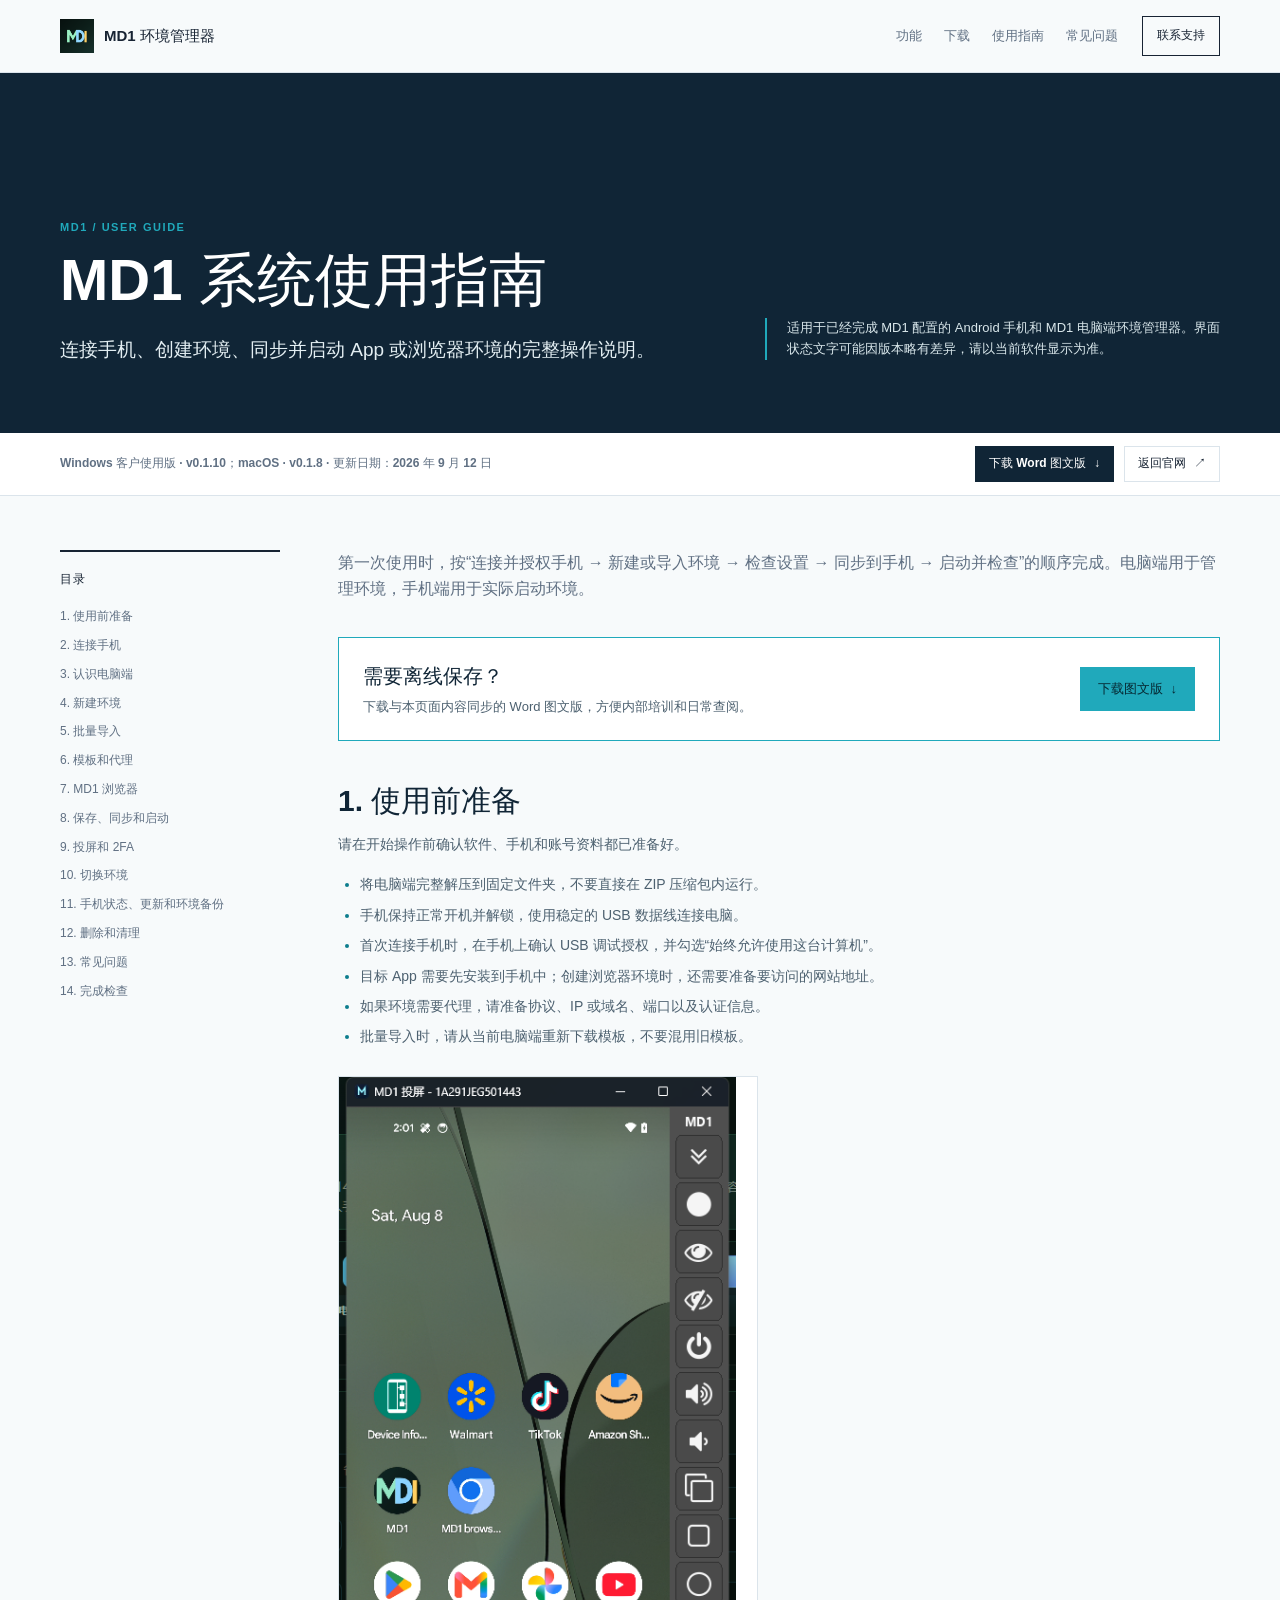
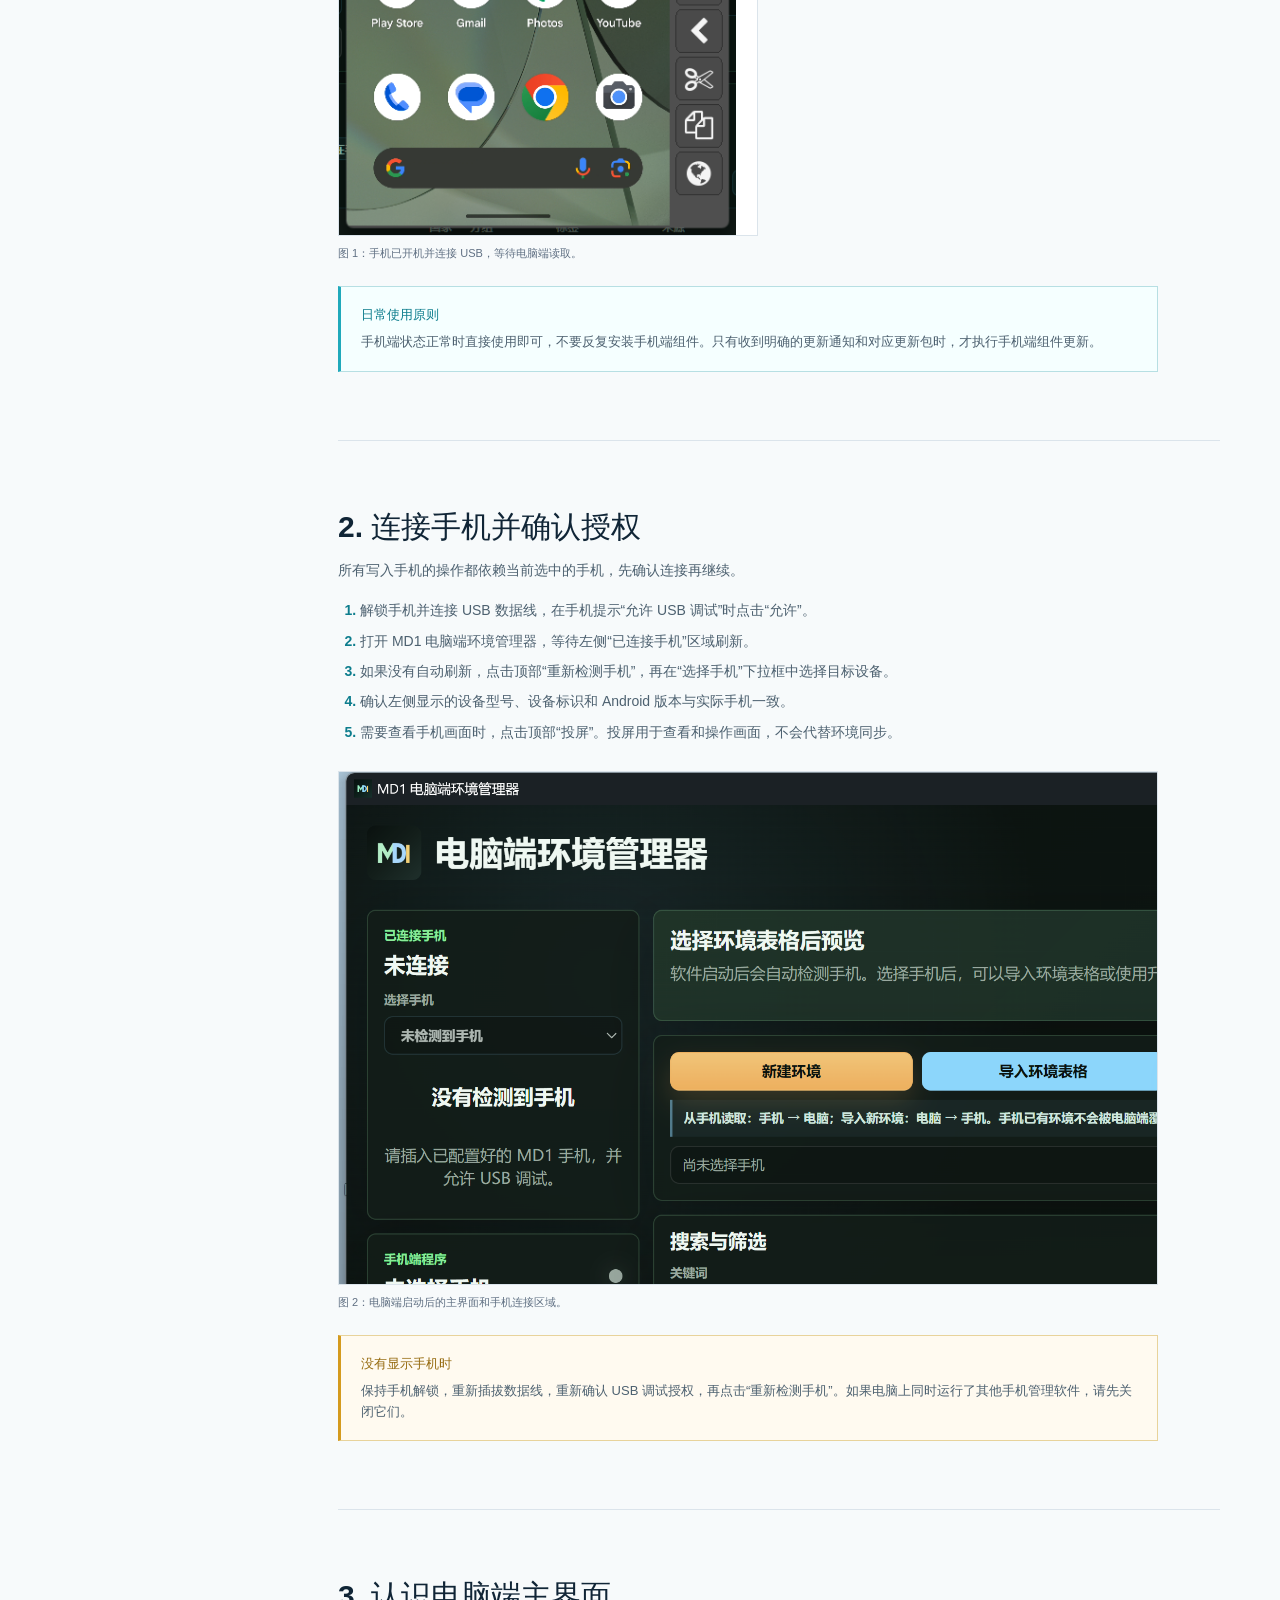
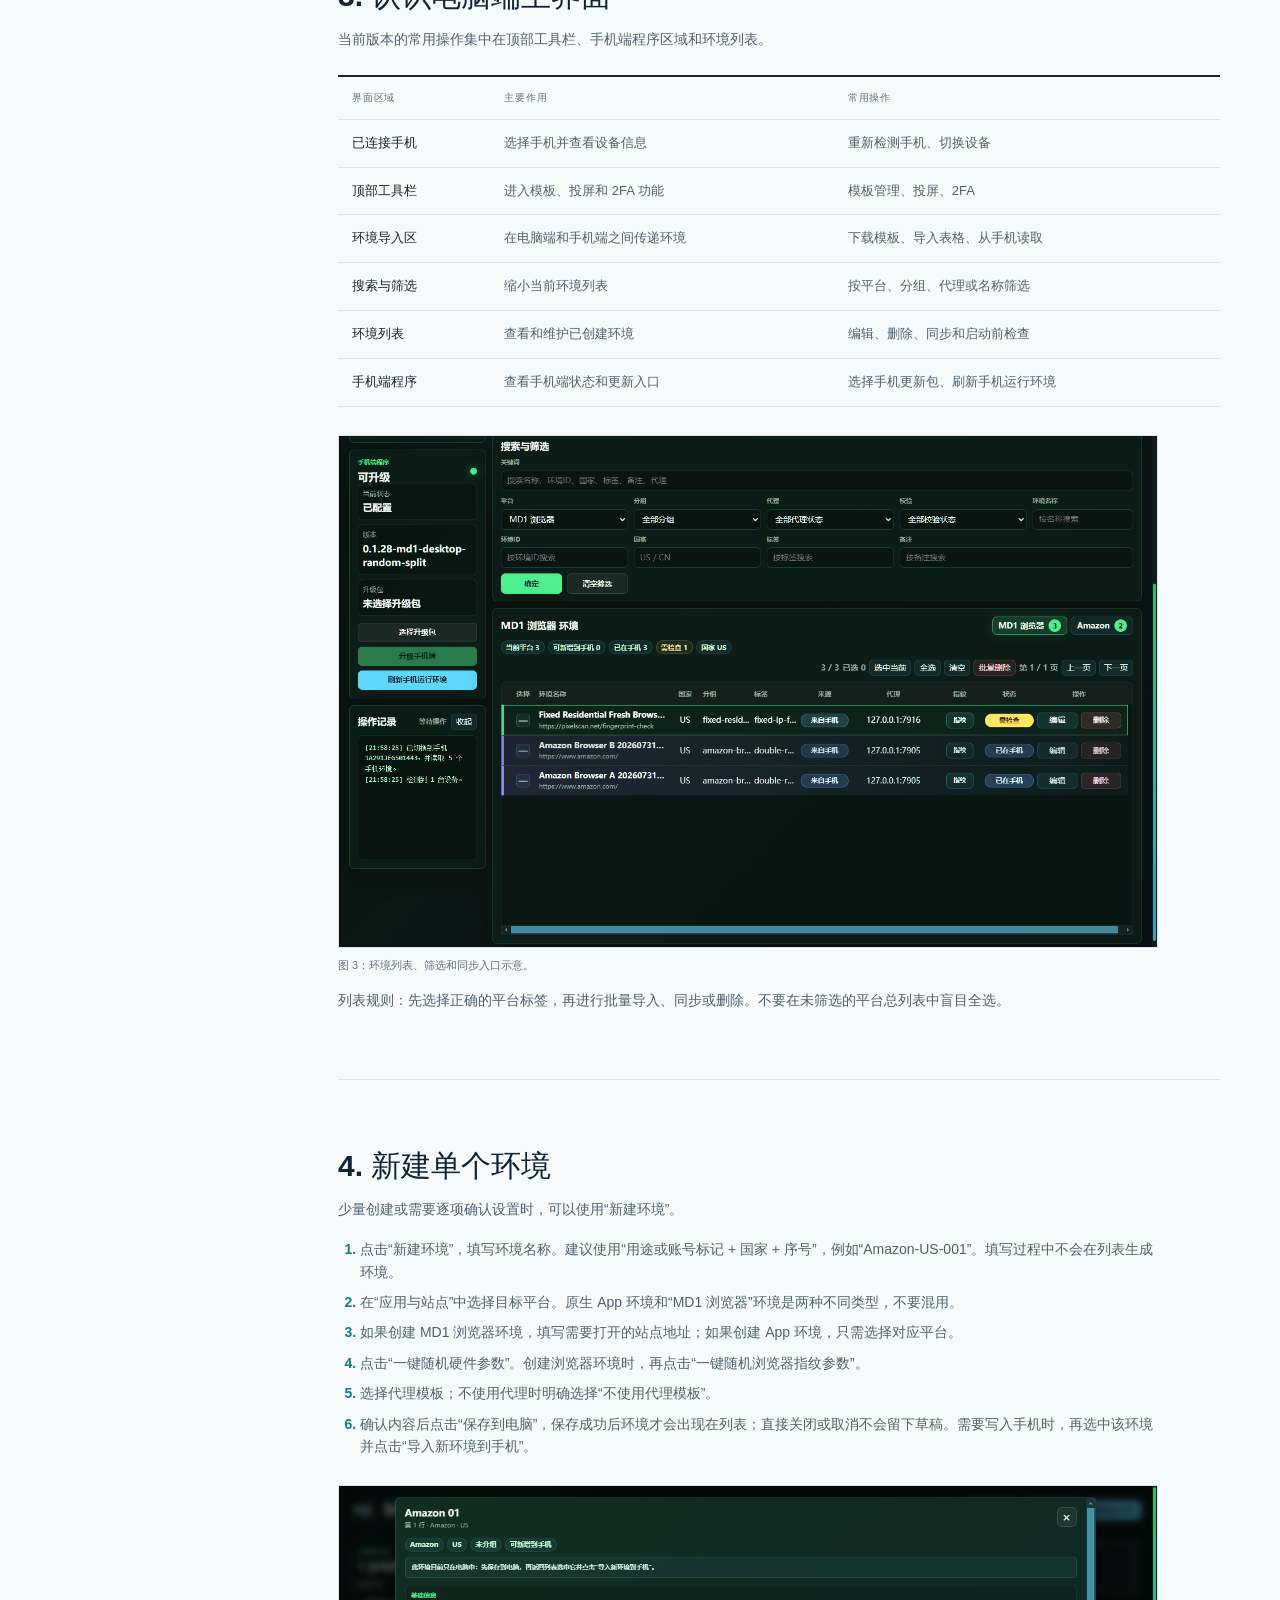
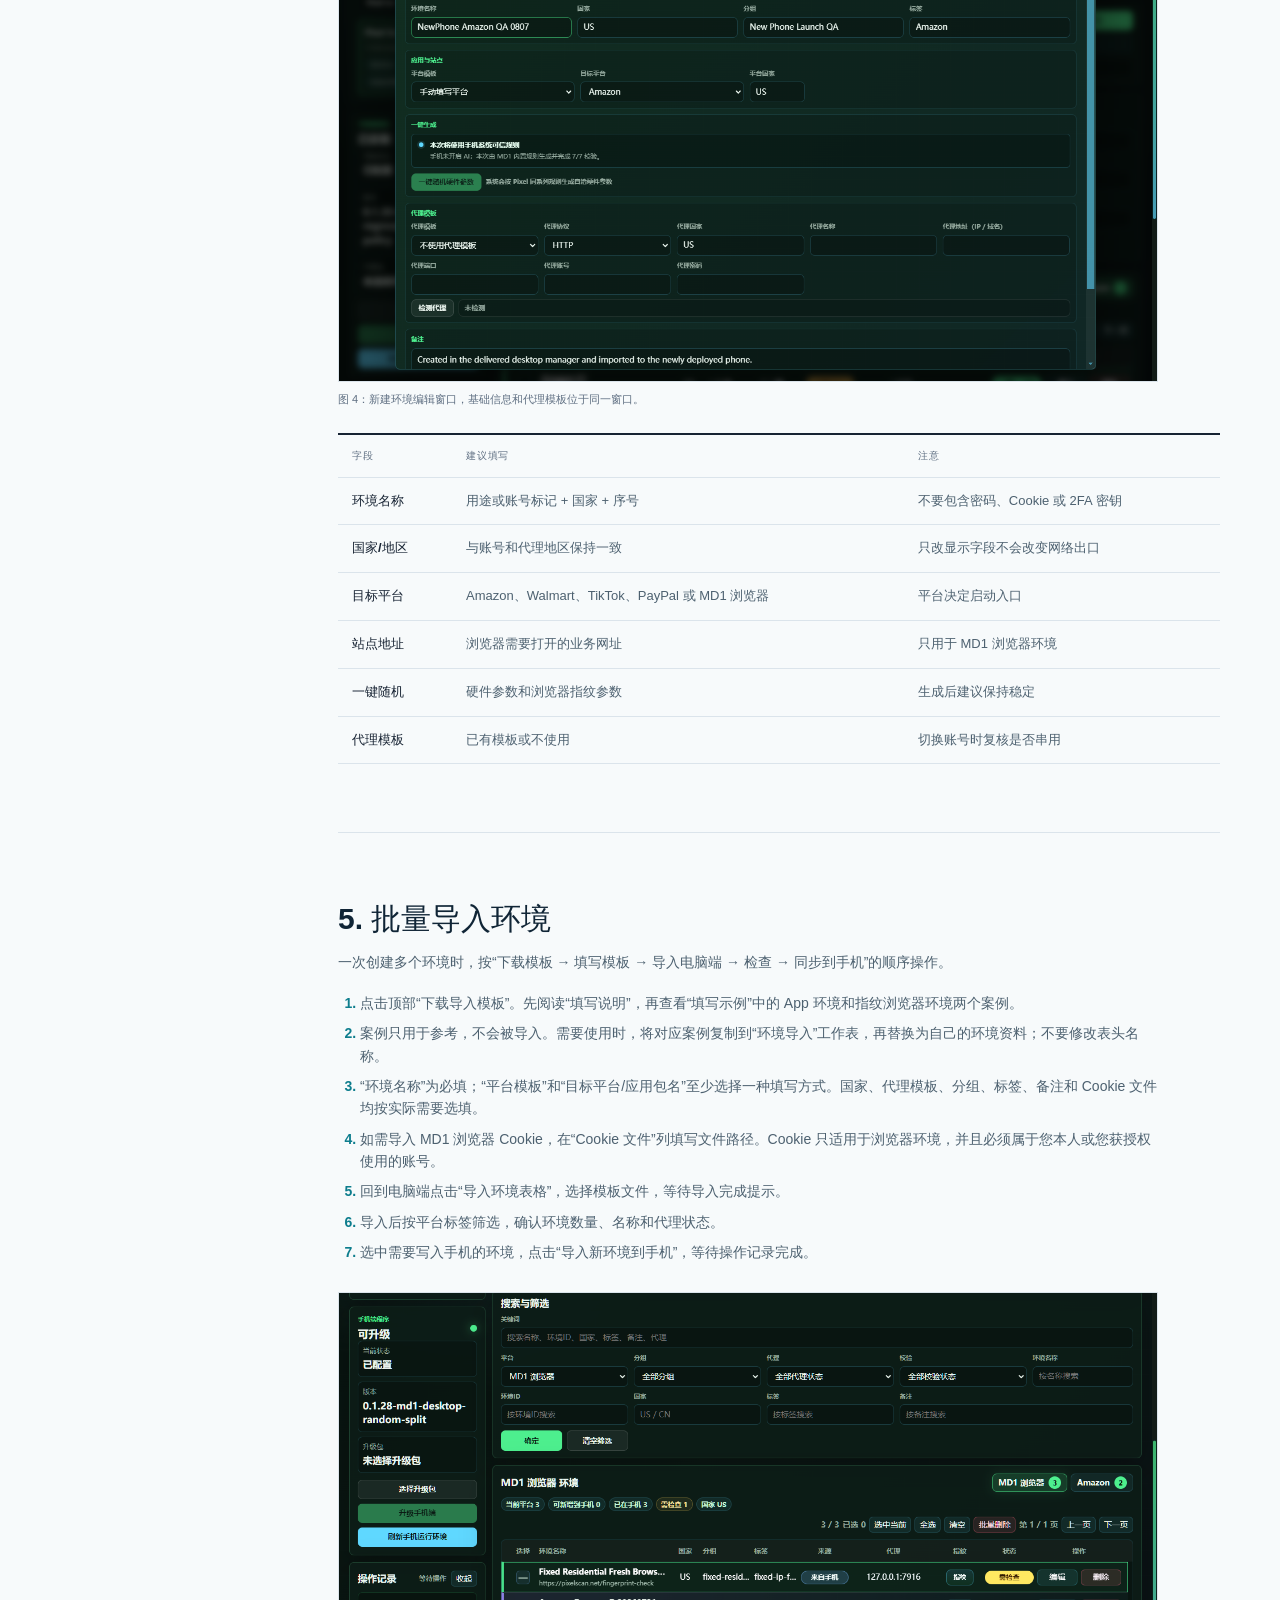
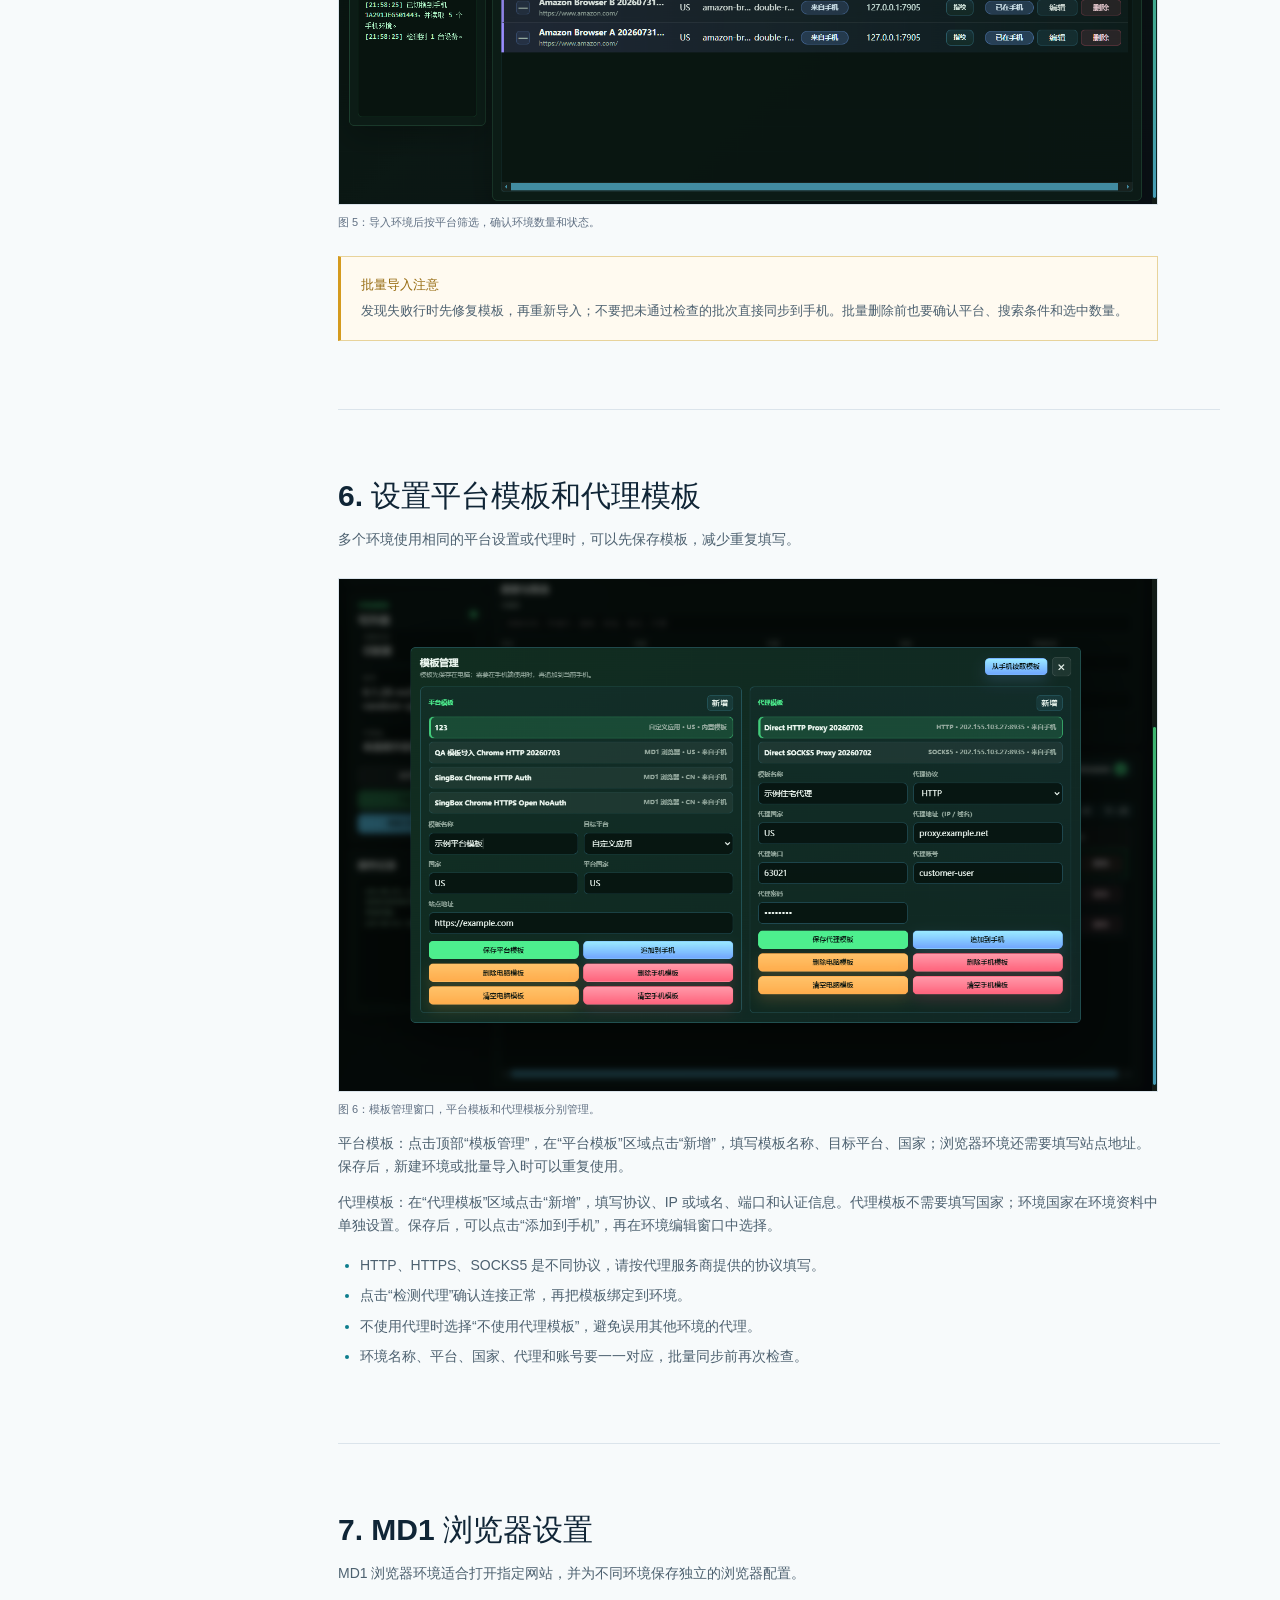
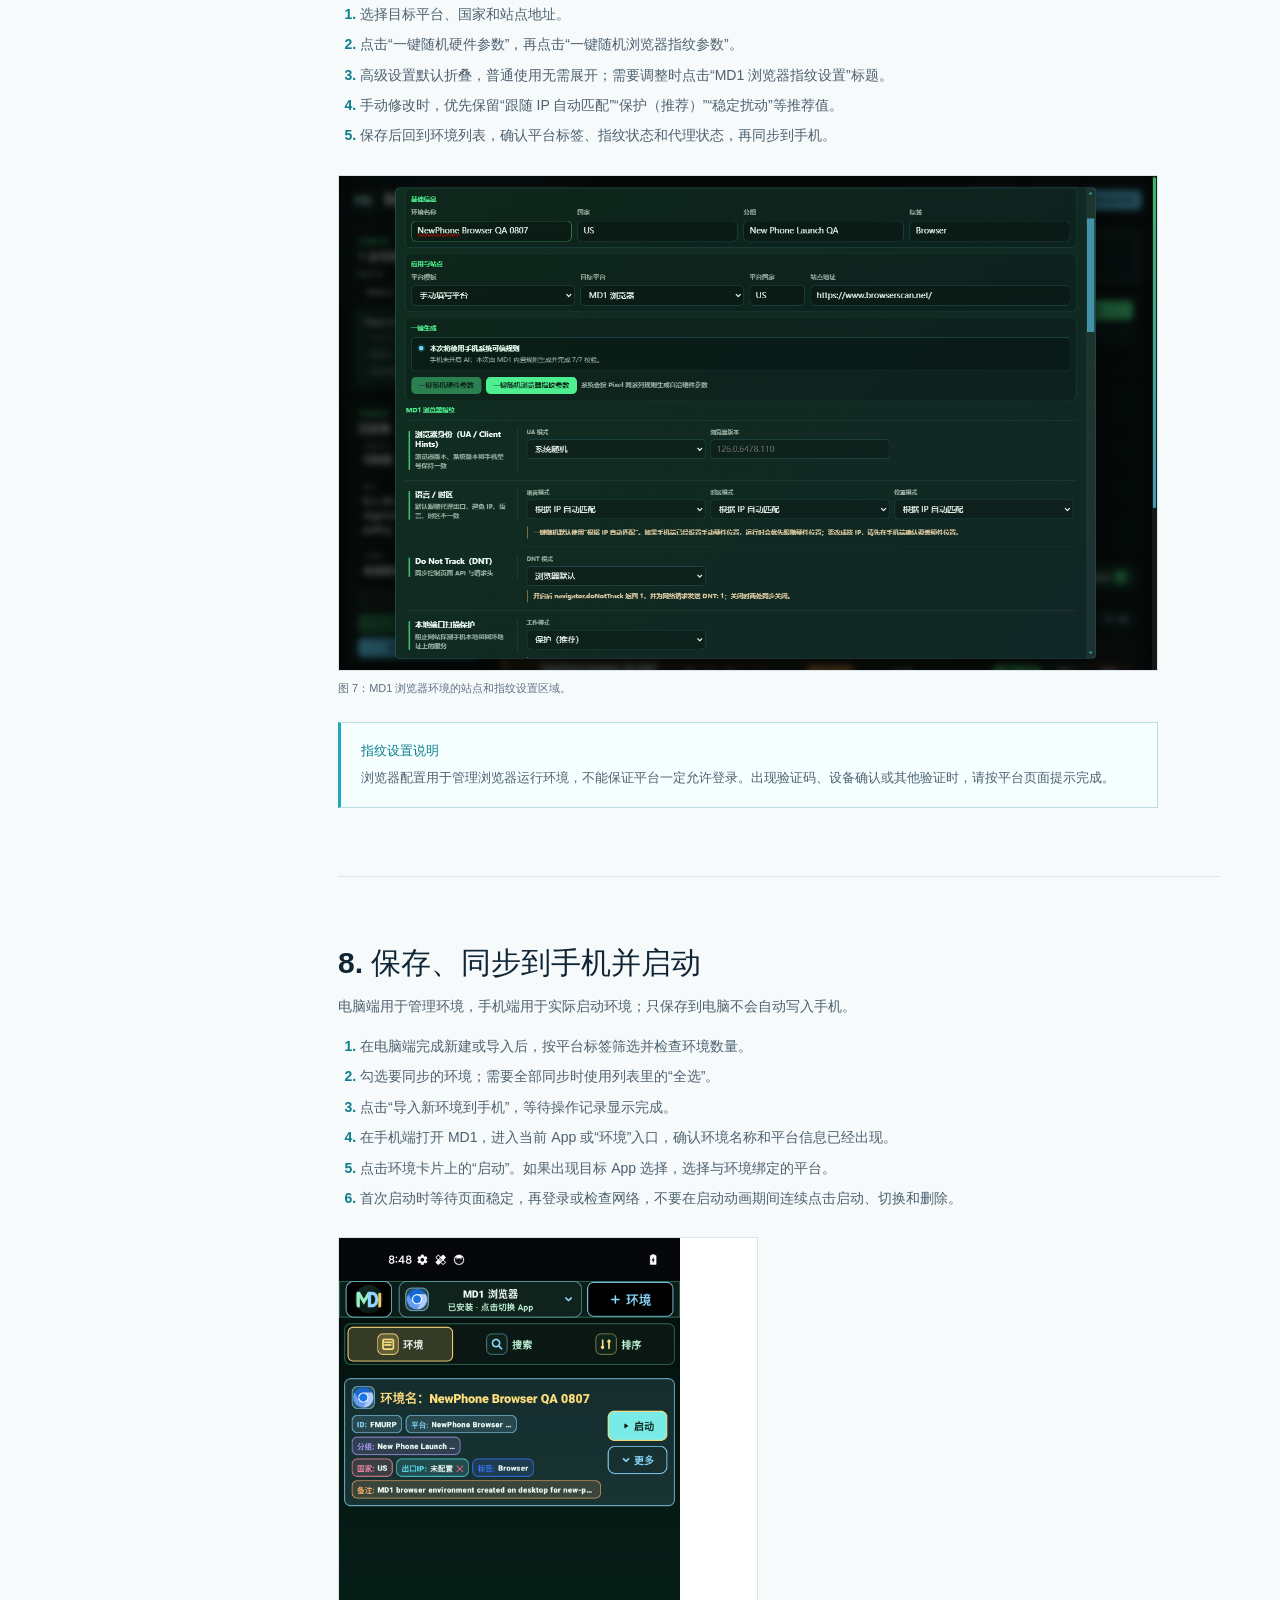
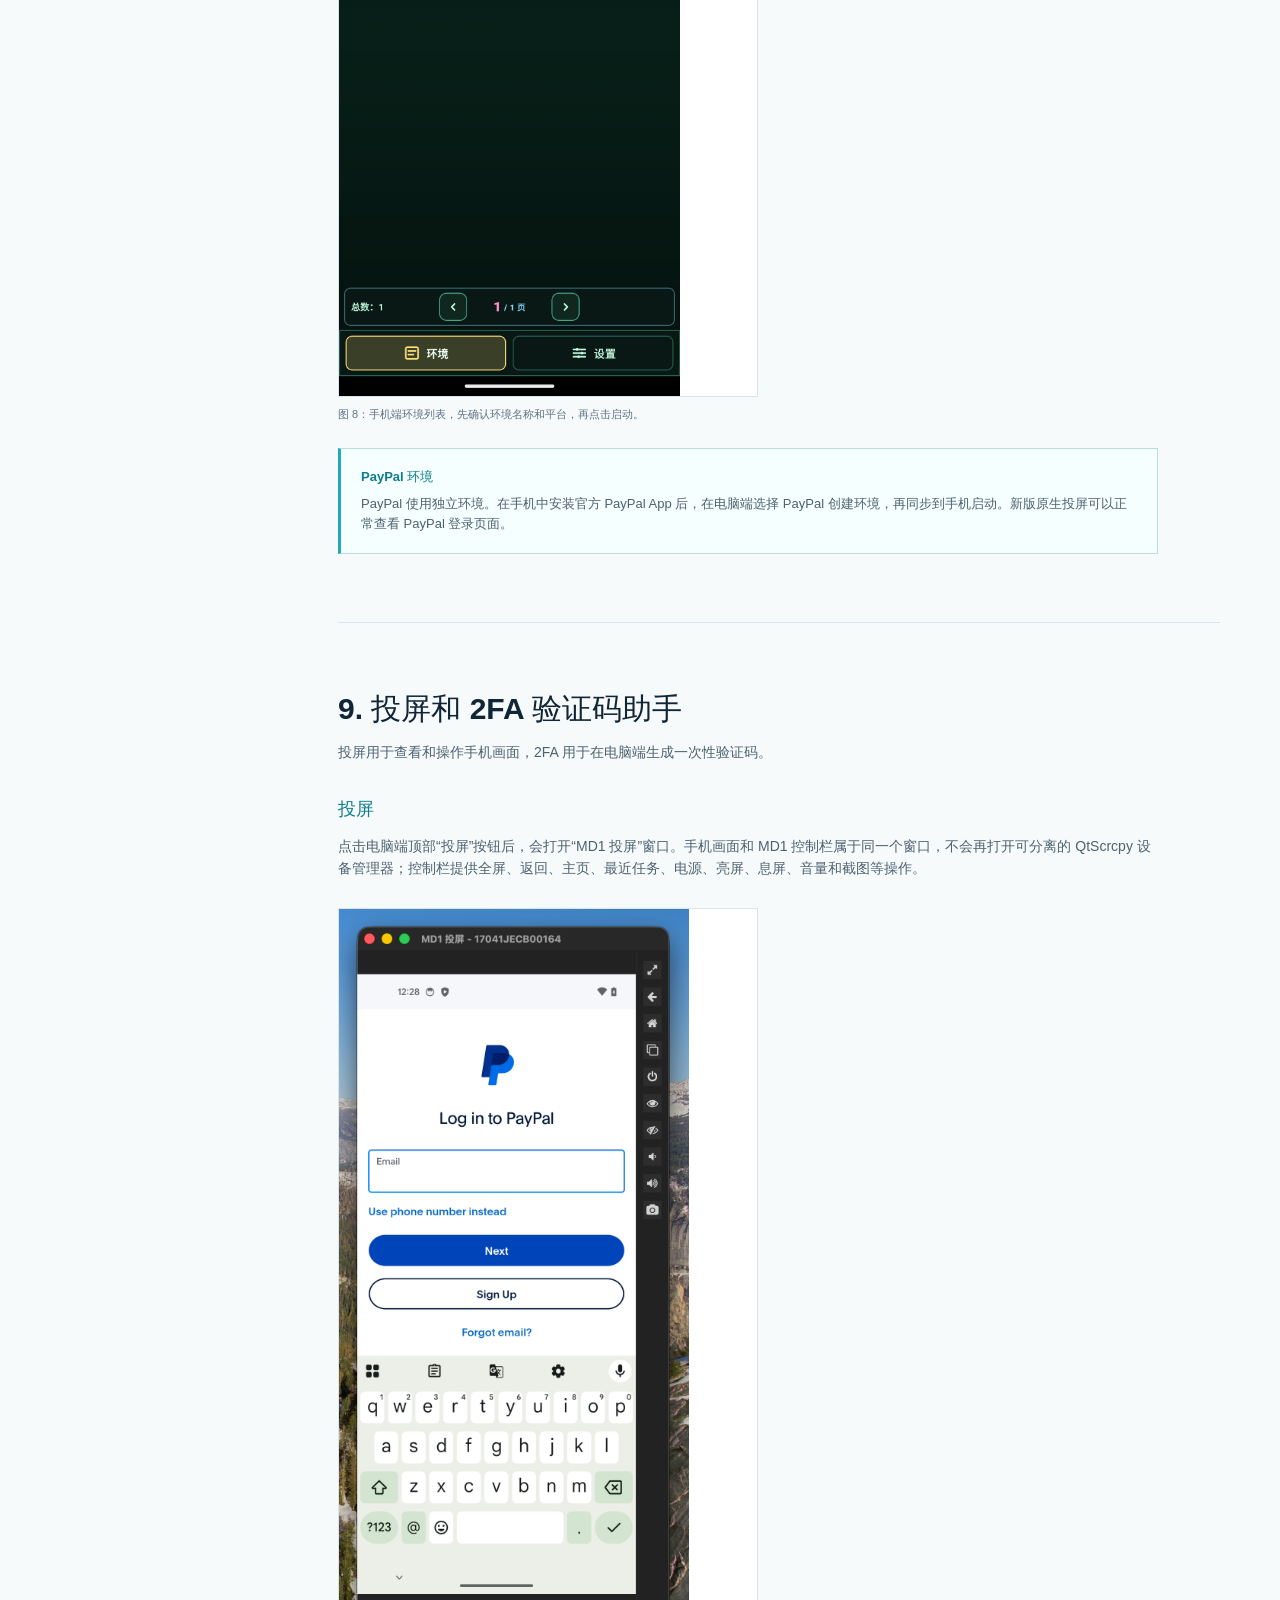
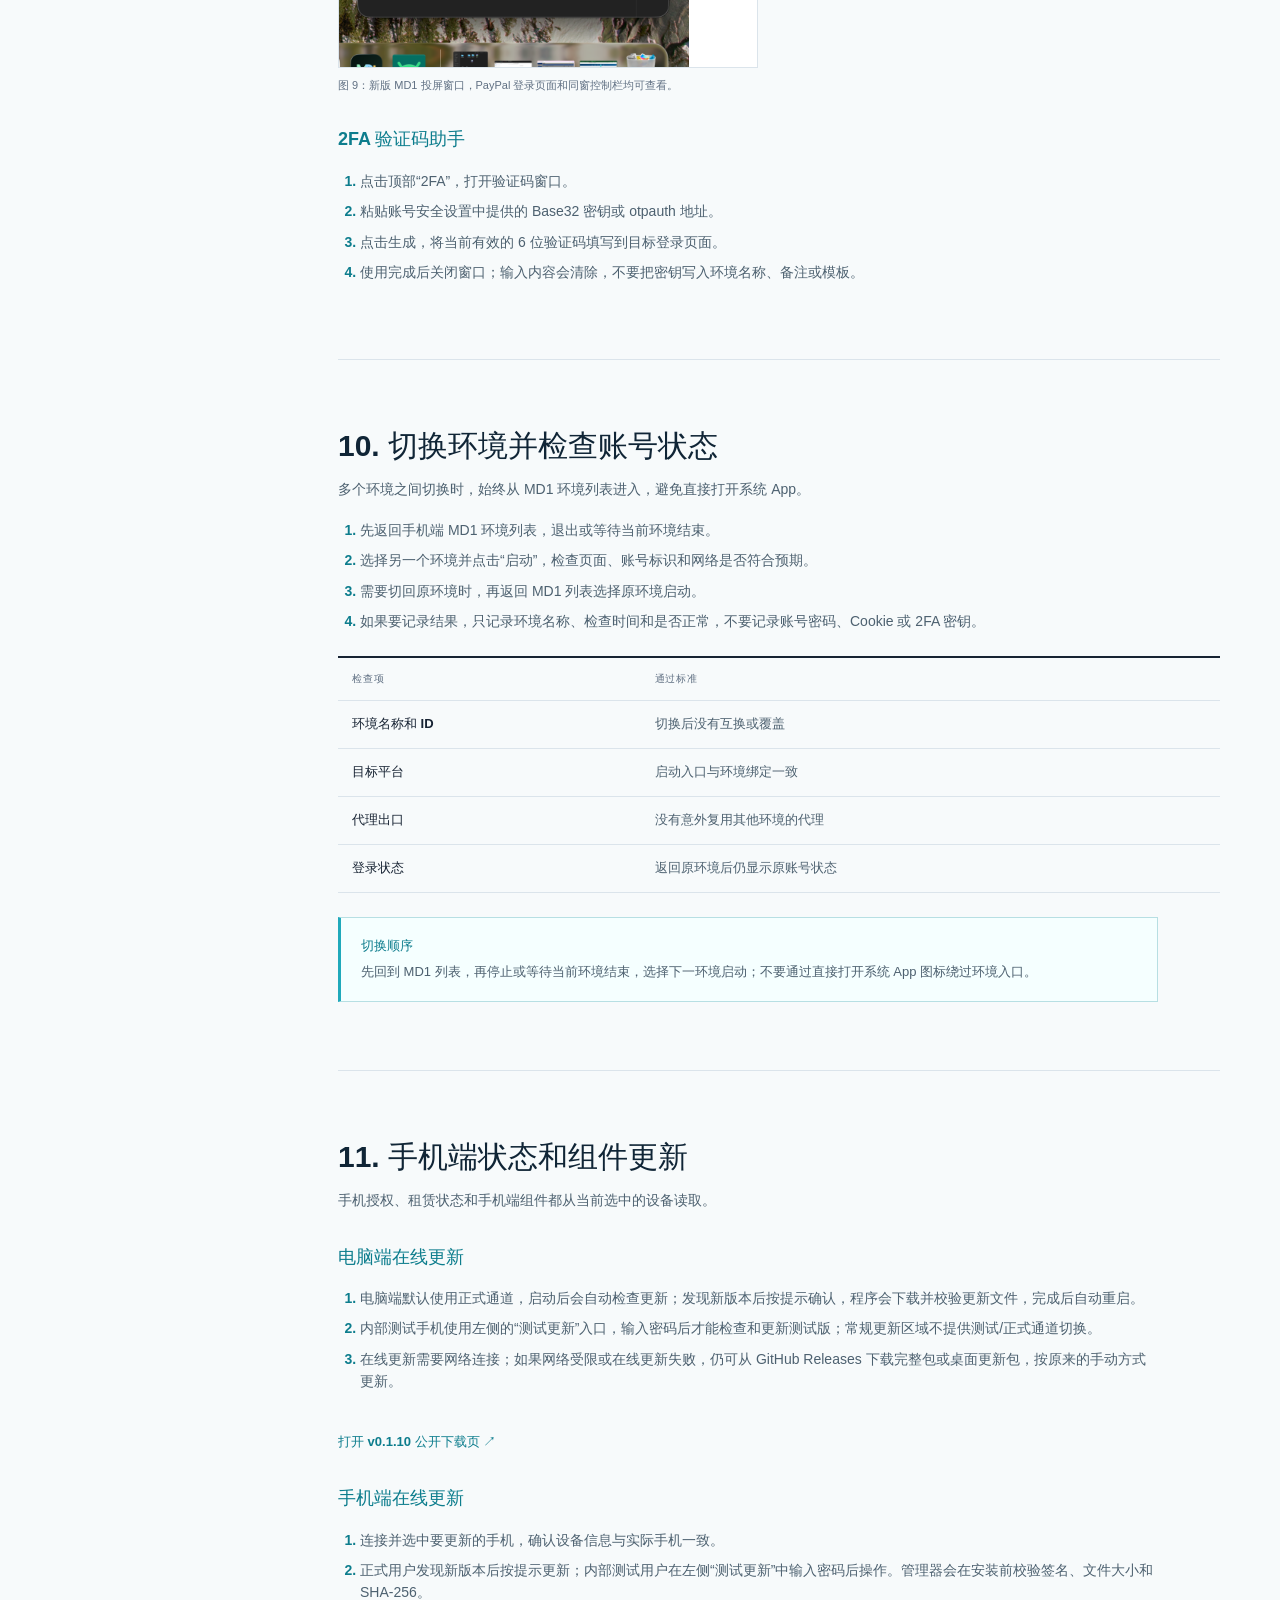
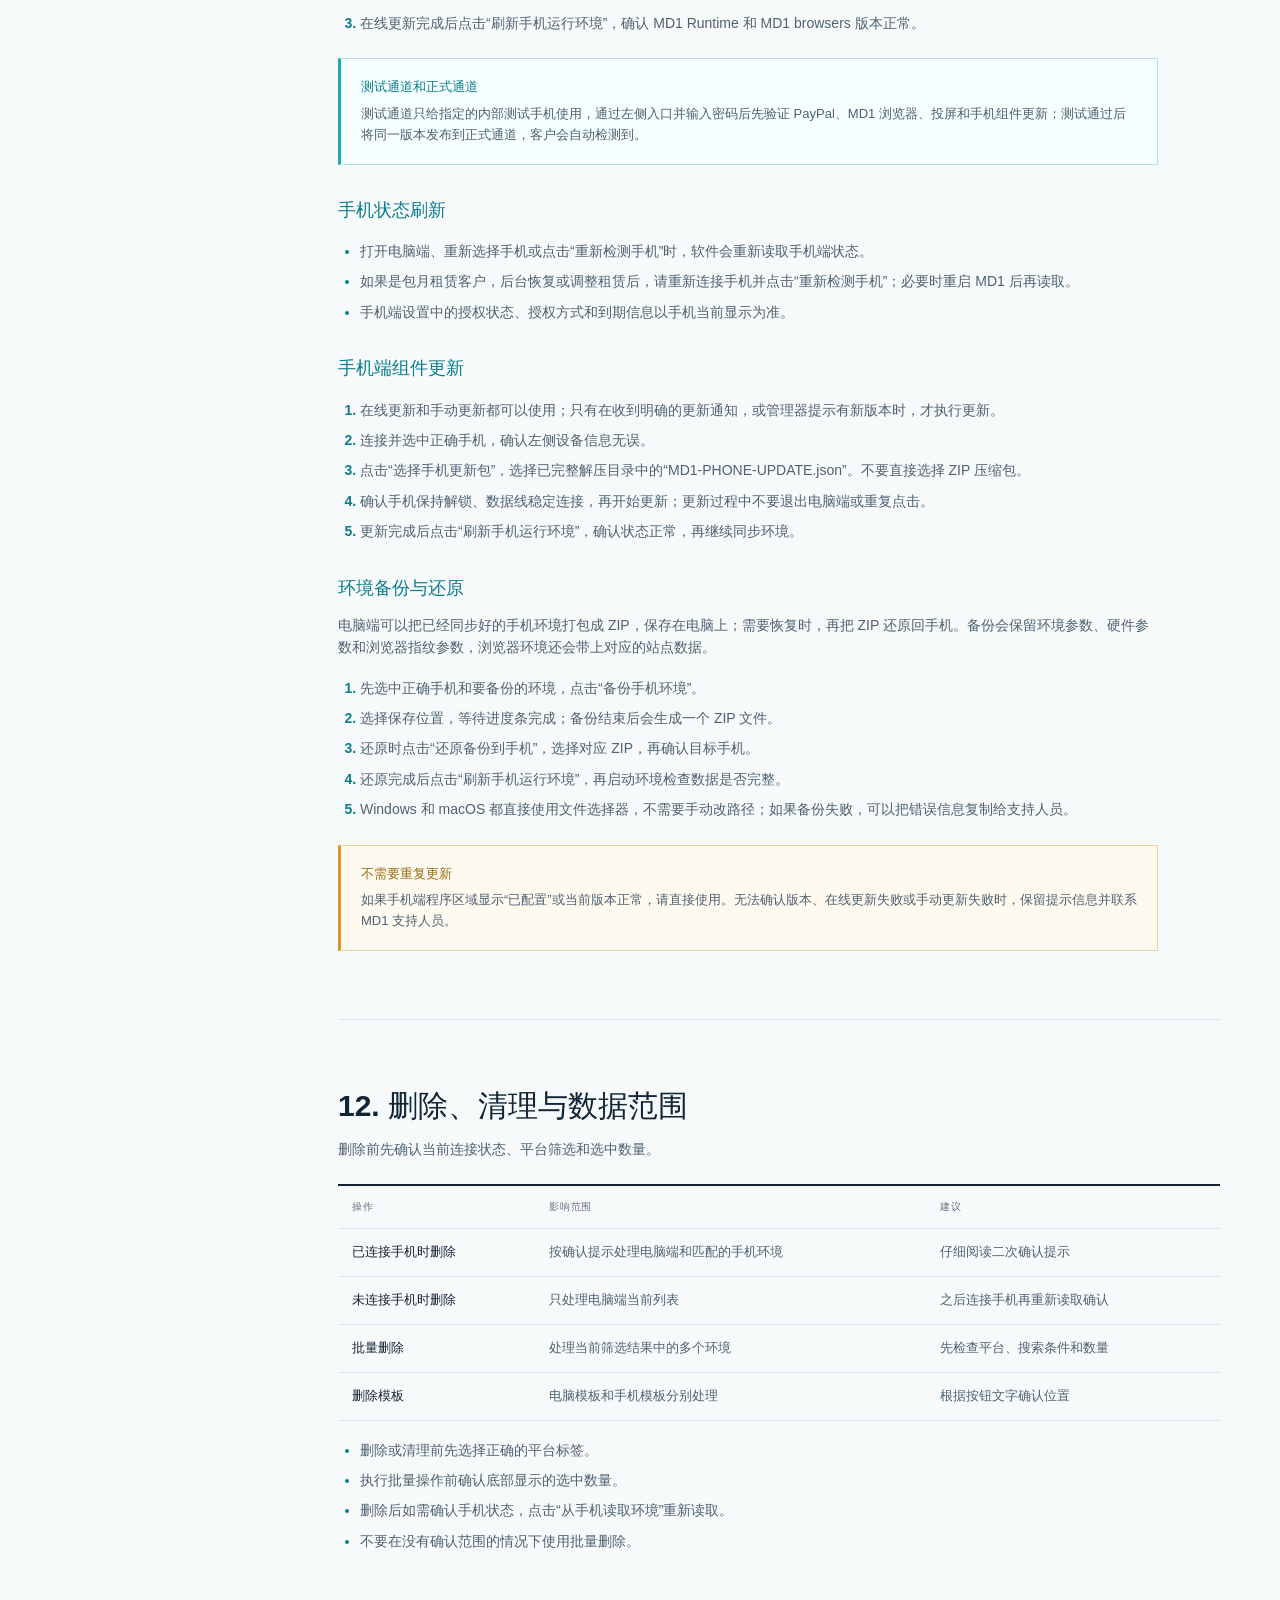
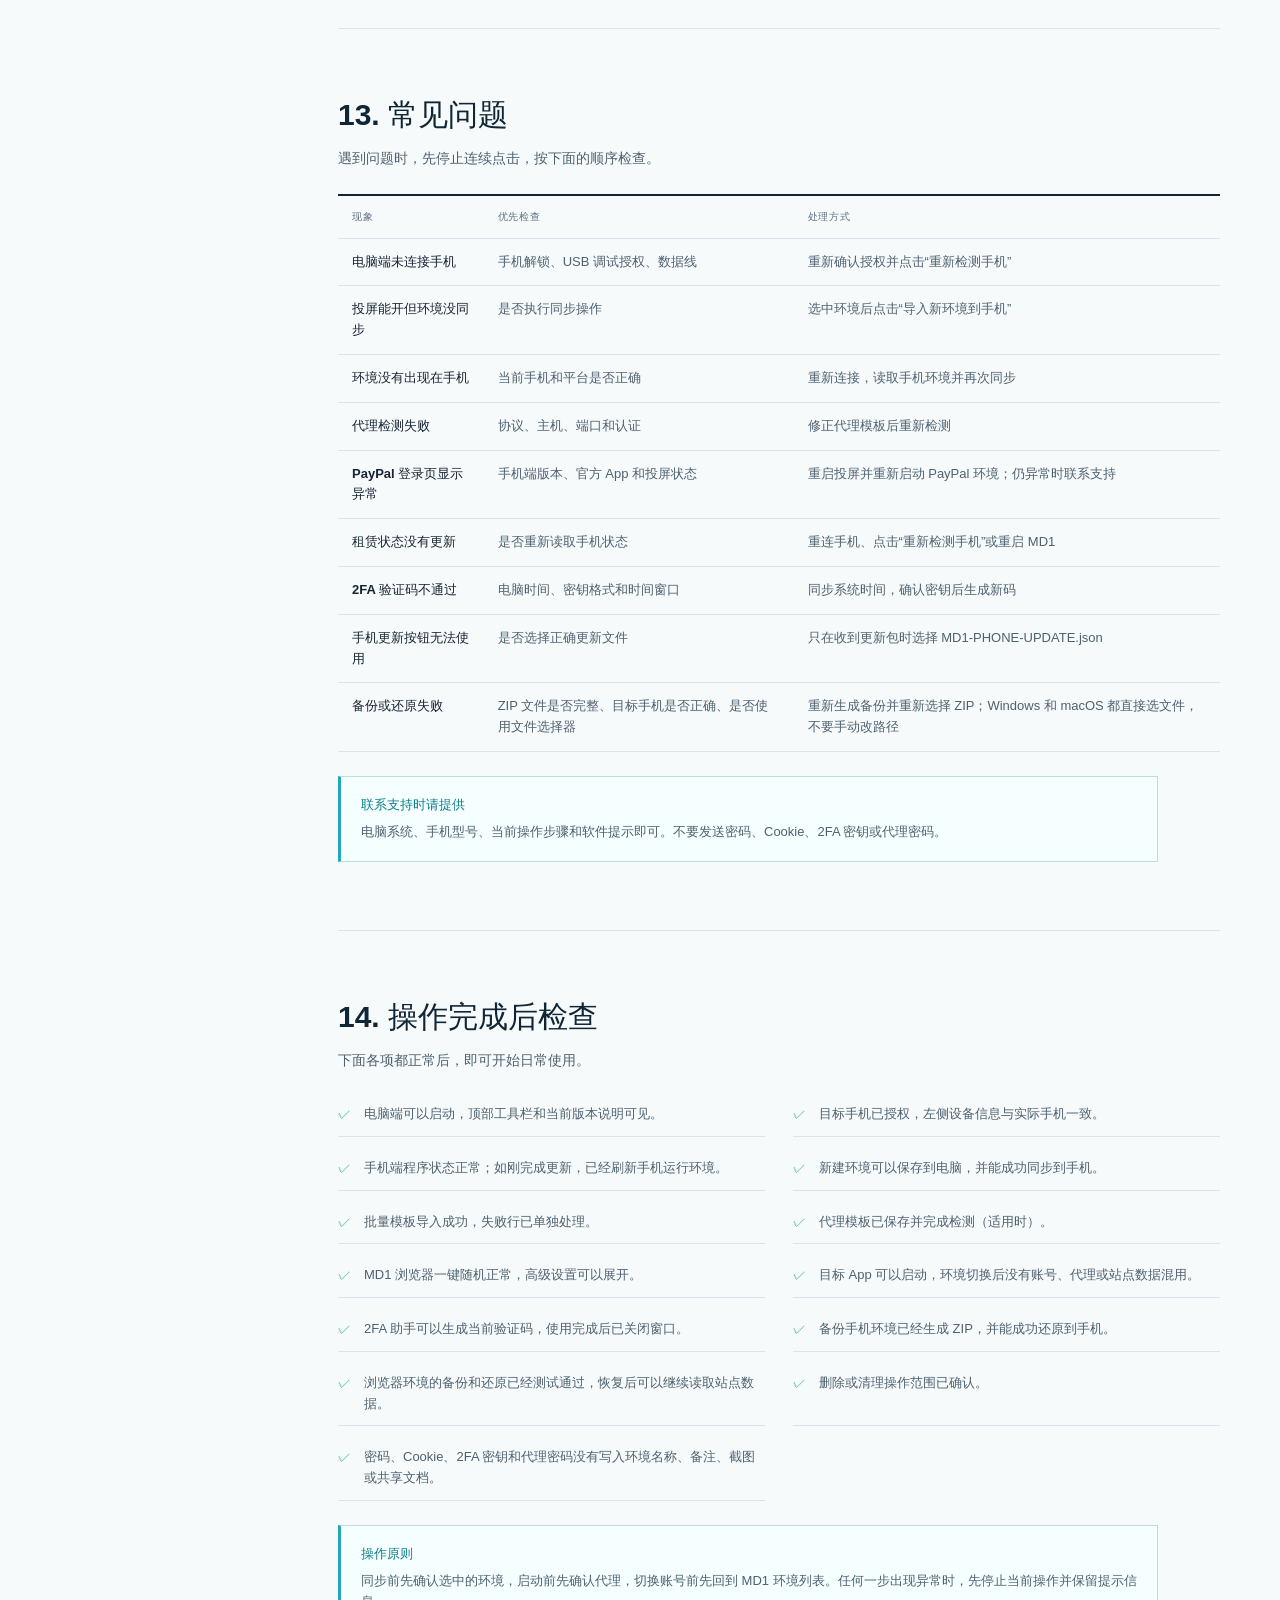
==== guide.html @ e64828d1 "docs: point downloads to Windows v0.1.10" ====
<!doctype html>
<html lang="zh-CN">
<head>
  <meta charset="utf-8">
  <meta name="viewport" content="width=device-width, initial-scale=1">
  <meta name="description" content="MD1 系统使用指南：连接手机、创建环境、同步并启动 App 或浏览器环境。">
  <title>MD1 系统使用指南</title>
  <link rel="icon" type="image/png" href="assets/md1-logo.png">
  <link rel="stylesheet" href="styles.css">
  <link rel="stylesheet" href="guide.css">
</head>
<body class="guide-page">
  <header class="site-header">
    <div class="shell header-inner">
      <a class="brand" href="index.html" aria-label="MD1 首页">
        <img src="assets/md1-logo.png" alt="MD1">
        <span>MD1 环境管理器</span>
      </a>
      <nav class="top-nav" aria-label="主导航">
        <a href="index.html#features">功能</a>
        <a href="index.html#download">下载</a>
        <a href="guide.html">使用指南</a>
        <a href="index.html#faq">常见问题</a>
      </nav>
      <a class="header-contact" href="index.html#contact">联系支持</a>
    </div>
  </header>

  <main>
    <section class="guide-hero">
      <div class="shell guide-hero-inner">
        <div>
          <p class="eyebrow">MD1 / USER GUIDE</p>
          <h1>MD1 系统使用指南</h1>
          <p class="hero-lede">连接手机、创建环境、同步并启动 App 或浏览器环境的完整操作说明。</p>
        </div>
        <p class="guide-hero-note">适用于已经完成 MD1 配置的 Android 手机和 MD1 电脑端环境管理器。界面状态文字可能因版本略有差异，请以当前软件显示为准。</p>
      </div>
    </section>

    <section class="guide-toolbar">
      <div class="shell guide-toolbar-inner">
        <span class="guide-toolbar-label">Windows 客户使用版 · v0.1.10；macOS · v0.1.8 · 更新日期：2026 年 9 月 12 日</span>
        <div class="guide-toolbar-actions">
          <a class="button button-dark" href="guides/MD1系统使用指南-图文版-2026-08-31.docx" download>下载 Word 图文版 <span aria-hidden="true">↓</span></a>
          <a class="button button-quiet" href="index.html">返回官网 <span aria-hidden="true">↗</span></a>
        </div>
      </div>
    </section>

    <div class="shell guide-layout">
      <aside class="guide-toc" aria-label="指南目录">
        <strong>目录</strong>
        <a href="#prepare">1. 使用前准备</a>
        <a href="#connect">2. 连接手机</a>
        <a href="#interface">3. 认识电脑端</a>
        <a href="#single">4. 新建环境</a>
        <a href="#batch">5. 批量导入</a>
        <a href="#templates">6. 模板和代理</a>
        <a href="#browser">7. MD1 浏览器</a>
        <a href="#sync">8. 保存、同步和启动</a>
        <a href="#screenmirror">9. 投屏和 2FA</a>
        <a href="#switch">10. 切换环境</a>
        <a href="#phone-status">11. 手机状态、更新和环境备份</a>
        <a href="#cleanup">12. 删除和清理</a>
        <a href="#faq-guide">13. 常见问题</a>
        <a href="#finish">14. 完成检查</a>
      </aside>

      <article class="guide-content">
        <p class="guide-intro">第一次使用时，按“连接并授权手机 → 新建或导入环境 → 检查设置 → 同步到手机 → 启动并检查”的顺序完成。电脑端用于管理环境，手机端用于实际启动环境。</p>

        <div class="guide-download">
          <div>
            <h2>需要离线保存？</h2>
            <p>下载与本页面内容同步的 Word 图文版，方便内部培训和日常查阅。</p>
          </div>
          <a class="button button-primary" href="guides/MD1系统使用指南-图文版-2026-08-27.docx" download>下载图文版 <span aria-hidden="true">↓</span></a>
        </div>

        <section class="guide-section" id="prepare">
          <h2>1. 使用前准备</h2>
          <p>请在开始操作前确认软件、手机和账号资料都已准备好。</p>
          <ul>
            <li>将电脑端完整解压到固定文件夹，不要直接在 ZIP 压缩包内运行。</li>
            <li>手机保持正常开机并解锁，使用稳定的 USB 数据线连接电脑。</li>
            <li>首次连接手机时，在手机上确认 USB 调试授权，并勾选“始终允许使用这台计算机”。</li>
            <li>目标 App 需要先安装到手机中；创建浏览器环境时，还需要准备要访问的网站地址。</li>
            <li>如果环境需要代理，请准备协议、IP 或域名、端口以及认证信息。</li>
            <li>批量导入时，请从当前电脑端重新下载模板，不要混用旧模板。</li>
          </ul>
          <figure class="guide-figure phone">
            <img src="guides/assets/02-phone-home.png" alt="手机已开机并通过 USB 连接">
            <figcaption>图 1：手机已开机并连接 USB，等待电脑端读取。</figcaption>
          </figure>
          <div class="guide-callout">
            <strong>日常使用原则</strong>
            <p>手机端状态正常时直接使用即可，不要反复安装手机端组件。只有收到明确的更新通知和对应更新包时，才执行手机端组件更新。</p>
          </div>
        </section>

        <section class="guide-section" id="connect">
          <h2>2. 连接手机并确认授权</h2>
          <p>所有写入手机的操作都依赖当前选中的手机，先确认连接再继续。</p>
          <ol>
            <li>解锁手机并连接 USB 数据线，在手机提示“允许 USB 调试”时点击“允许”。</li>
            <li>打开 MD1 电脑端环境管理器，等待左侧“已连接手机”区域刷新。</li>
            <li>如果没有自动刷新，点击顶部“重新检测手机”，再在“选择手机”下拉框中选择目标设备。</li>
            <li>确认左侧显示的设备型号、设备标识和 Android 版本与实际手机一致。</li>
            <li>需要查看手机画面时，点击顶部“投屏”。投屏用于查看和操作画面，不会代替环境同步。</li>
          </ol>
          <figure class="guide-figure">
            <img src="guides/assets/01-desktop-home.png" alt="MD1 电脑端主界面">
            <figcaption>图 2：电脑端启动后的主界面和手机连接区域。</figcaption>
          </figure>
          <div class="guide-callout warning">
            <strong>没有显示手机时</strong>
            <p>保持手机解锁，重新插拔数据线，重新确认 USB 调试授权，再点击“重新检测手机”。如果电脑上同时运行了其他手机管理软件，请先关闭它们。</p>
          </div>
        </section>

        <section class="guide-section" id="interface">
          <h2>3. 认识电脑端主界面</h2>
          <p>当前版本的常用操作集中在顶部工具栏、手机端程序区域和环境列表。</p>
          <div class="guide-table-wrap">
            <table class="guide-table">
              <thead><tr><th>界面区域</th><th>主要作用</th><th>常用操作</th></tr></thead>
              <tbody>
                <tr><td>已连接手机</td><td>选择手机并查看设备信息</td><td>重新检测手机、切换设备</td></tr>
                <tr><td>顶部工具栏</td><td>进入模板、投屏和 2FA 功能</td><td>模板管理、投屏、2FA</td></tr>
                <tr><td>环境导入区</td><td>在电脑端和手机端之间传递环境</td><td>下载模板、导入表格、从手机读取</td></tr>
                <tr><td>搜索与筛选</td><td>缩小当前环境列表</td><td>按平台、分组、代理或名称筛选</td></tr>
                <tr><td>环境列表</td><td>查看和维护已创建环境</td><td>编辑、删除、同步和启动前检查</td></tr>
                <tr><td>手机端程序</td><td>查看手机端状态和更新入口</td><td>选择手机更新包、刷新手机运行环境</td></tr>
              </tbody>
            </table>
          </div>
          <figure class="guide-figure">
            <img src="guides/assets/03-environment-list.png" alt="MD1 环境列表、筛选和同步入口">
            <figcaption>图 3：环境列表、筛选和同步入口示意。</figcaption>
          </figure>
          <p>列表规则：先选择正确的平台标签，再进行批量导入、同步或删除。不要在未筛选的平台总列表中盲目全选。</p>
        </section>

        <section class="guide-section" id="single">
          <h2>4. 新建单个环境</h2>
          <p>少量创建或需要逐项确认设置时，可以使用“新建环境”。</p>
          <ol>
            <li>点击“新建环境”，填写环境名称。建议使用“用途或账号标记 + 国家 + 序号”，例如“Amazon-US-001”。填写过程中不会在列表生成环境。</li>
            <li>在“应用与站点”中选择目标平台。原生 App 环境和“MD1 浏览器”环境是两种不同类型，不要混用。</li>
            <li>如果创建 MD1 浏览器环境，填写需要打开的站点地址；如果创建 App 环境，只需选择对应平台。</li>
            <li>点击“一键随机硬件参数”。创建浏览器环境时，再点击“一键随机浏览器指纹参数”。</li>
            <li>选择代理模板；不使用代理时明确选择“不使用代理模板”。</li>
            <li>确认内容后点击“保存到电脑”，保存成功后环境才会出现在列表；直接关闭或取消不会留下草稿。需要写入手机时，再选中该环境并点击“导入新环境到手机”。</li>
          </ol>
          <figure class="guide-figure">
            <img src="guides/assets/04-new-environment.png" alt="新建环境编辑窗口">
            <figcaption>图 4：新建环境编辑窗口，基础信息和代理模板位于同一窗口。</figcaption>
          </figure>
          <div class="guide-table-wrap">
            <table class="guide-table">
              <thead><tr><th>字段</th><th>建议填写</th><th>注意</th></tr></thead>
              <tbody>
                <tr><td>环境名称</td><td>用途或账号标记 + 国家 + 序号</td><td>不要包含密码、Cookie 或 2FA 密钥</td></tr>
                <tr><td>国家/地区</td><td>与账号和代理地区保持一致</td><td>只改显示字段不会改变网络出口</td></tr>
                <tr><td>目标平台</td><td>Amazon、Walmart、TikTok、PayPal 或 MD1 浏览器</td><td>平台决定启动入口</td></tr>
                <tr><td>站点地址</td><td>浏览器需要打开的业务网址</td><td>只用于 MD1 浏览器环境</td></tr>
                <tr><td>一键随机</td><td>硬件参数和浏览器指纹参数</td><td>生成后建议保持稳定</td></tr>
                <tr><td>代理模板</td><td>已有模板或不使用</td><td>切换账号时复核是否串用</td></tr>
              </tbody>
            </table>
          </div>
        </section>

        <section class="guide-section" id="batch">
          <h2>5. 批量导入环境</h2>
          <p>一次创建多个环境时，按“下载模板 → 填写模板 → 导入电脑端 → 检查 → 同步到手机”的顺序操作。</p>
          <ol>
            <li>点击顶部“下载导入模板”。先阅读“填写说明”，再查看“填写示例”中的 App 环境和指纹浏览器环境两个案例。</li>
            <li>案例只用于参考，不会被导入。需要使用时，将对应案例复制到“环境导入”工作表，再替换为自己的环境资料；不要修改表头名称。</li>
            <li>“环境名称”为必填；“平台模板”和“目标平台/应用包名”至少选择一种填写方式。国家、代理模板、分组、标签、备注和 Cookie 文件均按实际需要选填。</li>
            <li>如需导入 MD1 浏览器 Cookie，在“Cookie 文件”列填写文件路径。Cookie 只适用于浏览器环境，并且必须属于您本人或您获授权使用的账号。</li>
            <li>回到电脑端点击“导入环境表格”，选择模板文件，等待导入完成提示。</li>
            <li>导入后按平台标签筛选，确认环境数量、名称和代理状态。</li>
            <li>选中需要写入手机的环境，点击“导入新环境到手机”，等待操作记录完成。</li>
          </ol>
          <figure class="guide-figure">
            <img src="guides/assets/03-environment-list.png" alt="批量导入后的环境列表">
            <figcaption>图 5：导入环境后按平台筛选，确认环境数量和状态。</figcaption>
          </figure>
          <div class="guide-callout warning">
            <strong>批量导入注意</strong>
            <p>发现失败行时先修复模板，再重新导入；不要把未通过检查的批次直接同步到手机。批量删除前也要确认平台、搜索条件和选中数量。</p>
          </div>
        </section>

        <section class="guide-section" id="templates">
          <h2>6. 设置平台模板和代理模板</h2>
          <p>多个环境使用相同的平台设置或代理时，可以先保存模板，减少重复填写。</p>
          <figure class="guide-figure">
            <img src="guides/assets/05-template-manager.png" alt="模板管理窗口">
            <figcaption>图 6：模板管理窗口，平台模板和代理模板分别管理。</figcaption>
          </figure>
          <p>平台模板：点击顶部“模板管理”，在“平台模板”区域点击“新增”，填写模板名称、目标平台、国家；浏览器环境还需要填写站点地址。保存后，新建环境或批量导入时可以重复使用。</p>
          <p>代理模板：在“代理模板”区域点击“新增”，填写协议、IP 或域名、端口和认证信息。代理模板不需要填写国家；环境国家在环境资料中单独设置。保存后，可以点击“添加到手机”，再在环境编辑窗口中选择。</p>
          <ul>
            <li>HTTP、HTTPS、SOCKS5 是不同协议，请按代理服务商提供的协议填写。</li>
            <li>点击“检测代理”确认连接正常，再把模板绑定到环境。</li>
            <li>不使用代理时选择“不使用代理模板”，避免误用其他环境的代理。</li>
            <li>环境名称、平台、国家、代理和账号要一一对应，批量同步前再次检查。</li>
          </ul>
        </section>

        <section class="guide-section" id="browser">
          <h2>7. MD1 浏览器设置</h2>
          <p>MD1 浏览器环境适合打开指定网站，并为不同环境保存独立的浏览器配置。</p>
          <ol>
            <li>选择目标平台、国家和站点地址。</li>
            <li>点击“一键随机硬件参数”，再点击“一键随机浏览器指纹参数”。</li>
            <li>高级设置默认折叠，普通使用无需展开；需要调整时点击“MD1 浏览器指纹设置”标题。</li>
            <li>手动修改时，优先保留“跟随 IP 自动匹配”“保护（推荐）”“稳定扰动”等推荐值。</li>
            <li>保存后回到环境列表，确认平台标签、指纹状态和代理状态，再同步到手机。</li>
          </ol>
          <figure class="guide-figure">
            <img src="guides/assets/06-browser-settings.png" alt="MD1 浏览器环境的站点和指纹设置">
            <figcaption>图 7：MD1 浏览器环境的站点和指纹设置区域。</figcaption>
          </figure>
          <div class="guide-callout">
            <strong>指纹设置说明</strong>
            <p>浏览器配置用于管理浏览器运行环境，不能保证平台一定允许登录。出现验证码、设备确认或其他验证时，请按平台页面提示完成。</p>
          </div>
        </section>

        <section class="guide-section" id="sync">
          <h2>8. 保存、同步到手机并启动</h2>
          <p>电脑端用于管理环境，手机端用于实际启动环境；只保存到电脑不会自动写入手机。</p>
          <ol>
            <li>在电脑端完成新建或导入后，按平台标签筛选并检查环境数量。</li>
            <li>勾选要同步的环境；需要全部同步时使用列表里的“全选”。</li>
            <li>点击“导入新环境到手机”，等待操作记录显示完成。</li>
            <li>在手机端打开 MD1，进入当前 App 或“环境”入口，确认环境名称和平台信息已经出现。</li>
            <li>点击环境卡片上的“启动”。如果出现目标 App 选择，选择与环境绑定的平台。</li>
            <li>首次启动时等待页面稳定，再登录或检查网络，不要在启动动画期间连续点击启动、切换和删除。</li>
          </ol>
          <figure class="guide-figure phone">
            <img src="guides/assets/07-phone-environments.png" alt="手机端环境列表">
            <figcaption>图 8：手机端环境列表，先确认环境名称和平台，再点击启动。</figcaption>
          </figure>
          <div class="guide-callout">
            <strong>PayPal 环境</strong>
          <p>PayPal 使用独立环境。在手机中安装官方 PayPal App 后，在电脑端选择 PayPal 创建环境，再同步到手机启动。新版原生投屏可以正常查看 PayPal 登录页面。</p>
          </div>
        </section>

        <section class="guide-section" id="screenmirror">
          <h2>9. 投屏和 2FA 验证码助手</h2>
          <p>投屏用于查看和操作手机画面，2FA 用于在电脑端生成一次性验证码。</p>
          <h3>投屏</h3>
          <p>点击电脑端顶部“投屏”按钮后，会打开“MD1 投屏”窗口。手机画面和 MD1 控制栏属于同一个窗口，不会再打开可分离的 QtScrcpy 设备管理器；控制栏提供全屏、返回、主页、最近任务、电源、亮屏、息屏、音量和截图等操作。</p>
          <figure class="guide-figure screenmirror">
            <img src="guides/assets/08-paypal-screenmirror.png" alt="新版 MD1 投屏窗口中的 PayPal 登录页面">
            <figcaption>图 9：新版 MD1 投屏窗口，PayPal 登录页面和同窗控制栏均可查看。</figcaption>
          </figure>
          <h3>2FA 验证码助手</h3>
          <ol>
            <li>点击顶部“2FA”，打开验证码窗口。</li>
            <li>粘贴账号安全设置中提供的 Base32 密钥或 otpauth 地址。</li>
            <li>点击生成，将当前有效的 6 位验证码填写到目标登录页面。</li>
            <li>使用完成后关闭窗口；输入内容会清除，不要把密钥写入环境名称、备注或模板。</li>
          </ol>
        </section>

        <section class="guide-section" id="switch">
          <h2>10. 切换环境并检查账号状态</h2>
          <p>多个环境之间切换时，始终从 MD1 环境列表进入，避免直接打开系统 App。</p>
          <ol>
            <li>先返回手机端 MD1 环境列表，退出或等待当前环境结束。</li>
            <li>选择另一个环境并点击“启动”，检查页面、账号标识和网络是否符合预期。</li>
            <li>需要切回原环境时，再返回 MD1 列表选择原环境启动。</li>
            <li>如果要记录结果，只记录环境名称、检查时间和是否正常，不要记录账号密码、Cookie 或 2FA 密钥。</li>
          </ol>
          <div class="guide-table-wrap">
            <table class="guide-table">
              <thead><tr><th>检查项</th><th>通过标准</th></tr></thead>
              <tbody>
                <tr><td>环境名称和 ID</td><td>切换后没有互换或覆盖</td></tr>
                <tr><td>目标平台</td><td>启动入口与环境绑定一致</td></tr>
                <tr><td>代理出口</td><td>没有意外复用其他环境的代理</td></tr>
                <tr><td>登录状态</td><td>返回原环境后仍显示原账号状态</td></tr>
              </tbody>
            </table>
          </div>
          <div class="guide-callout">
            <strong>切换顺序</strong>
            <p>先回到 MD1 列表，再停止或等待当前环境结束，选择下一环境启动；不要通过直接打开系统 App 图标绕过环境入口。</p>
          </div>
        </section>

        <section class="guide-section" id="phone-status">
          <h2>11. 手机端状态和组件更新</h2>
          <p>手机授权、租赁状态和手机端组件都从当前选中的设备读取。</p>
          <h3>电脑端在线更新</h3>
          <ol>
            <li>电脑端默认使用正式通道，启动后会自动检查更新；发现新版本后按提示确认，程序会下载并校验更新文件，完成后自动重启。</li>
            <li>内部测试手机使用左侧的“测试更新”入口，输入密码后才能检查和更新测试版；常规更新区域不提供测试/正式通道切换。</li>
            <li>在线更新需要网络连接；如果网络受限或在线更新失败，仍可从 GitHub Releases 下载完整包或桌面更新包，按原来的手动方式更新。</li>
          </ol>
          <p><a class="text-link" href="https://github.com/weilonglee007/MD1-website/releases/tag/v0.1.10">打开 v0.1.10 公开下载页 ↗</a></p>
          <h3>手机端在线更新</h3>
          <ol>
            <li>连接并选中要更新的手机，确认设备信息与实际手机一致。</li>
            <li>正式用户发现新版本后按提示更新；内部测试用户在左侧“测试更新”中输入密码后操作。管理器会在安装前校验签名、文件大小和 SHA-256。</li>
            <li>在线更新完成后点击“刷新手机运行环境”，确认 MD1 Runtime 和 MD1 browsers 版本正常。</li>
          </ol>
          <div class="guide-callout">
            <strong>测试通道和正式通道</strong>
            <p>测试通道只给指定的内部测试手机使用，通过左侧入口并输入密码后先验证 PayPal、MD1 浏览器、投屏和手机组件更新；测试通过后将同一版本发布到正式通道，客户会自动检测到。</p>
          </div>
          <h3>手机状态刷新</h3>
          <ul>
            <li>打开电脑端、重新选择手机或点击“重新检测手机”时，软件会重新读取手机端状态。</li>
            <li>如果是包月租赁客户，后台恢复或调整租赁后，请重新连接手机并点击“重新检测手机”；必要时重启 MD1 后再读取。</li>
            <li>手机端设置中的授权状态、授权方式和到期信息以手机当前显示为准。</li>
          </ul>
          <h3>手机端组件更新</h3>
          <ol>
            <li>在线更新和手动更新都可以使用；只有在收到明确的更新通知，或管理器提示有新版本时，才执行更新。</li>
            <li>连接并选中正确手机，确认左侧设备信息无误。</li>
            <li>点击“选择手机更新包”，选择已完整解压目录中的“MD1-PHONE-UPDATE.json”。不要直接选择 ZIP 压缩包。</li>
            <li>确认手机保持解锁、数据线稳定连接，再开始更新；更新过程中不要退出电脑端或重复点击。</li>
            <li>更新完成后点击“刷新手机运行环境”，确认状态正常，再继续同步环境。</li>
          </ol>
          <h3>环境备份与还原</h3>
          <p>电脑端可以把已经同步好的手机环境打包成 ZIP，保存在电脑上；需要恢复时，再把 ZIP 还原回手机。备份会保留环境参数、硬件参数和浏览器指纹参数，浏览器环境还会带上对应的站点数据。</p>
          <ol>
            <li>先选中正确手机和要备份的环境，点击“备份手机环境”。</li>
            <li>选择保存位置，等待进度条完成；备份结束后会生成一个 ZIP 文件。</li>
            <li>还原时点击“还原备份到手机”，选择对应 ZIP，再确认目标手机。</li>
            <li>还原完成后点击“刷新手机运行环境”，再启动环境检查数据是否完整。</li>
            <li>Windows 和 macOS 都直接使用文件选择器，不需要手动改路径；如果备份失败，可以把错误信息复制给支持人员。</li>
          </ol>
          <div class="guide-callout warning">
            <strong>不需要重复更新</strong>
            <p>如果手机端程序区域显示“已配置”或当前版本正常，请直接使用。无法确认版本、在线更新失败或手动更新失败时，保留提示信息并联系 MD1 支持人员。</p>
          </div>
        </section>

        <section class="guide-section" id="cleanup">
          <h2>12. 删除、清理与数据范围</h2>
          <p>删除前先确认当前连接状态、平台筛选和选中数量。</p>
          <div class="guide-table-wrap">
            <table class="guide-table">
              <thead><tr><th>操作</th><th>影响范围</th><th>建议</th></tr></thead>
              <tbody>
                <tr><td>已连接手机时删除</td><td>按确认提示处理电脑端和匹配的手机环境</td><td>仔细阅读二次确认提示</td></tr>
                <tr><td>未连接手机时删除</td><td>只处理电脑端当前列表</td><td>之后连接手机再重新读取确认</td></tr>
                <tr><td>批量删除</td><td>处理当前筛选结果中的多个环境</td><td>先检查平台、搜索条件和数量</td></tr>
                <tr><td>删除模板</td><td>电脑模板和手机模板分别处理</td><td>根据按钮文字确认位置</td></tr>
              </tbody>
            </table>
          </div>
          <ul>
            <li>删除或清理前先选择正确的平台标签。</li>
            <li>执行批量操作前确认底部显示的选中数量。</li>
            <li>删除后如需确认手机状态，点击“从手机读取环境”重新读取。</li>
            <li>不要在没有确认范围的情况下使用批量删除。</li>
          </ul>
        </section>

        <section class="guide-section" id="faq-guide">
          <h2>13. 常见问题</h2>
          <p>遇到问题时，先停止连续点击，按下面的顺序检查。</p>
          <div class="guide-table-wrap">
            <table class="guide-table">
              <thead><tr><th>现象</th><th>优先检查</th><th>处理方式</th></tr></thead>
              <tbody>
                <tr><td>电脑端未连接手机</td><td>手机解锁、USB 调试授权、数据线</td><td>重新确认授权并点击“重新检测手机”</td></tr>
                <tr><td>投屏能开但环境没同步</td><td>是否执行同步操作</td><td>选中环境后点击“导入新环境到手机”</td></tr>
                <tr><td>环境没有出现在手机</td><td>当前手机和平台是否正确</td><td>重新连接，读取手机环境并再次同步</td></tr>
                <tr><td>代理检测失败</td><td>协议、主机、端口和认证</td><td>修正代理模板后重新检测</td></tr>
                <tr><td>PayPal 登录页显示异常</td><td>手机端版本、官方 App 和投屏状态</td><td>重启投屏并重新启动 PayPal 环境；仍异常时联系支持</td></tr>
                <tr><td>租赁状态没有更新</td><td>是否重新读取手机状态</td><td>重连手机、点击“重新检测手机”或重启 MD1</td></tr>
                <tr><td>2FA 验证码不通过</td><td>电脑时间、密钥格式和时间窗口</td><td>同步系统时间，确认密钥后生成新码</td></tr>
                <tr><td>手机更新按钮无法使用</td><td>是否选择正确更新文件</td><td>只在收到更新包时选择 MD1-PHONE-UPDATE.json</td></tr>
                <tr><td>备份或还原失败</td><td>ZIP 文件是否完整、目标手机是否正确、是否使用文件选择器</td><td>重新生成备份并重新选择 ZIP；Windows 和 macOS 都直接选文件，不要手动改路径</td></tr>
              </tbody>
            </table>
          </div>
          <div class="guide-callout">
            <strong>联系支持时请提供</strong>
            <p>电脑系统、手机型号、当前操作步骤和软件提示即可。不要发送密码、Cookie、2FA 密钥或代理密码。</p>
          </div>
        </section>

        <section class="guide-section" id="finish">
          <h2>14. 操作完成后检查</h2>
          <p>下面各项都正常后，即可开始日常使用。</p>
          <div class="guide-checklist">
            <p>电脑端可以启动，顶部工具栏和当前版本说明可见。</p>
            <p>目标手机已授权，左侧设备信息与实际手机一致。</p>
            <p>手机端程序状态正常；如刚完成更新，已经刷新手机运行环境。</p>
            <p>新建环境可以保存到电脑，并能成功同步到手机。</p>
            <p>批量模板导入成功，失败行已单独处理。</p>
            <p>代理模板已保存并完成检测（适用时）。</p>
            <p>MD1 浏览器一键随机正常，高级设置可以展开。</p>
            <p>目标 App 可以启动，环境切换后没有账号、代理或站点数据混用。</p>
            <p>2FA 助手可以生成当前验证码，使用完成后已关闭窗口。</p>
            <p>备份手机环境已经生成 ZIP，并能成功还原到手机。</p>
            <p>浏览器环境的备份和还原已经测试通过，恢复后可以继续读取站点数据。</p>
            <p>删除或清理操作范围已确认。</p>
            <p>密码、Cookie、2FA 密钥和代理密码没有写入环境名称、备注、截图或共享文档。</p>
          </div>
          <div class="guide-callout">
            <strong>操作原则</strong>
            <p>同步前先确认选中的环境，启动前先确认代理，切换账号前先回到 MD1 环境列表。任何一步出现异常时，先停止当前操作并保留提示信息。</p>
          </div>
        </section>

        <p class="guide-footer-note">本指南中的截图用于说明按钮位置和操作顺序。不同版本的状态文字可能略有差异，请以您当前软件界面显示的内容为准。</p>
      </article>
    </div>
  </main>

  <footer class="site-footer">
    <div class="shell footer-inner">
      <span>© MD1 环境管理器</span>
      <span>多环境管理工具</span>
      <a href="index.html">返回官网 ↗</a>
    </div>
  </footer>
</body>
</html>
---- styles.css ----
:root {
  --ink: #172333;
  --muted: #607083;
  --line: #dbe4eb;
  --paper: #f7fafb;
  --white: #ffffff;
  --navy: #102536;
  --cyan: #20a9bb;
  --cyan-dark: #0d7d8d;
  --coral: #ef7564;
  --yellow: #f5c45d;
  --green: #3cba8e;
  --shadow: 0 18px 40px rgba(22, 41, 58, 0.10);
  font-family: Inter, ui-sans-serif, -apple-system, BlinkMacSystemFont, "Segoe UI", "PingFang SC", "Microsoft YaHei", sans-serif;
  color: var(--ink);
  background: var(--paper);
  font-synthesis: none;
}

* {
  box-sizing: border-box;
}

html {
  scroll-behavior: smooth;
}

body {
  margin: 0;
  min-width: 320px;
  background: var(--paper);
  color: var(--ink);
  line-height: 1.6;
}

a {
  color: inherit;
  text-decoration: none;
}

.shell {
  width: min(1160px, calc(100% - 40px));
  margin: 0 auto;
}

.site-header {
  position: sticky;
  top: 0;
  z-index: 10;
  background: rgba(247, 250, 251, 0.96);
  border-bottom: 1px solid var(--line);
  backdrop-filter: blur(12px);
}

.header-inner,
.footer-inner {
  display: flex;
  align-items: center;
  gap: 24px;
  min-height: 72px;
}

.brand {
  display: inline-flex;
  align-items: center;
  gap: 10px;
  font-size: 15px;
  font-weight: 800;
  white-space: nowrap;
}

.brand img {
  width: 34px;
  height: 34px;
  object-fit: contain;
}

.top-nav {
  display: flex;
  align-items: center;
  gap: 22px;
  margin-left: auto;
  color: var(--muted);
  font-size: 13px;
  font-weight: 700;
}

.top-nav a:hover,
.text-link:hover,
.site-footer a:hover {
  color: var(--cyan-dark);
}

.header-contact {
  padding: 9px 14px;
  border: 1px solid var(--ink);
  color: var(--ink);
  font-size: 12px;
  font-weight: 800;
}

.hero-band {
  overflow: hidden;
  background: var(--navy);
  color: var(--white);
}

.hero-grid {
  display: grid;
  grid-template-columns: minmax(0, 0.92fr) minmax(430px, 1.08fr);
  gap: 72px;
  align-items: center;
  min-height: 570px;
  padding: 86px 0 92px;
}

.eyebrow {
  margin: 0 0 12px;
  color: var(--cyan);
  font-size: 11px;
  font-weight: 900;
  letter-spacing: 0.14em;
}

.hero-copy h1,
.section-heading h2,
.contact-inner h2 {
  margin: 0;
  letter-spacing: 0;
  line-height: 1.1;
}

.hero-copy h1 {
  max-width: 560px;
  font-size: 64px;
}

.hero-lede {
  max-width: 540px;
  margin: 26px 0 0;
  color: #ccdae1;
  font-size: 19px;
  line-height: 1.65;
}

.hero-actions {
  display: flex;
  flex-wrap: wrap;
  gap: 12px;
  margin-top: 32px;
}

.button {
  display: inline-flex;
  align-items: center;
  justify-content: center;
  gap: 8px;
  min-height: 44px;
  padding: 0 17px;
  border: 1px solid transparent;
  font-size: 13px;
  font-weight: 900;
  transition: transform 160ms ease, background-color 160ms ease, border-color 160ms ease;
}

.button:hover {
  transform: translateY(-2px);
}

.button-primary {
  background: var(--cyan);
  color: #062a34;
}

.button-primary:hover {
  background: #5ed0d8;
}

.button-quiet {
  border-color: #68808d;
  color: #eaf2f5;
}

.button-quiet:hover {
  border-color: var(--cyan);
}

.button-dark {
  background: var(--navy);
  color: var(--white);
}

.hero-note {
  margin: 28px 0 0;
  color: #99b0bb;
  font-size: 12px;
}

.console-preview {
  max-width: 570px;
  margin-left: auto;
  padding: 18px;
  border: 1px solid #385364;
  background: #172f40;
  box-shadow: var(--shadow);
}

.preview-topline,
.preview-footer,
.preview-device,
.preview-row {
  display: flex;
  align-items: center;
}

.preview-topline {
  gap: 8px;
  color: #a9c0ca;
  font-size: 10px;
  font-weight: 900;
  letter-spacing: 0.12em;
}

.status-dot {
  width: 7px;
  height: 7px;
  border-radius: 50%;
  background: var(--green);
  box-shadow: 0 0 0 4px rgba(60, 186, 142, 0.15);
}

.preview-version {
  margin-left: auto;
  color: #698491;
  letter-spacing: 0;
}

.preview-title {
  margin: 30px 0 15px;
  font-size: 25px;
  font-weight: 900;
}

.preview-device {
  justify-content: space-between;
  gap: 16px;
  padding: 13px 14px;
  border: 1px solid #395665;
  background: #203c4d;
}

.preview-label,
.card-kicker {
  display: block;
  color: #89a4ae;
  font-size: 9px;
  font-weight: 900;
  letter-spacing: 0.12em;
}

.preview-device strong {
  display: block;
  margin-top: 2px;
  font-size: 13px;
}

.device-state,
.row-state {
  color: #7ae0b6;
  font-size: 10px;
  font-weight: 900;
  white-space: nowrap;
}

.preview-list {
  margin-top: 10px;
}

.preview-row {
  gap: 11px;
  min-height: 70px;
  padding: 10px 8px;
  border-bottom: 1px solid #2c4858;
}

.preview-row.active {
  border-left: 2px solid var(--cyan);
  padding-left: 6px;
  background: #1d3a4b;
}

.preview-row > span:nth-child(2) {
  min-width: 0;
  flex: 1;
}

.preview-row strong,
.preview-row small {
  display: block;
}

.preview-row strong {
  font-size: 12px;
}

.preview-row small {
  overflow: hidden;
  color: #8da4ae;
  font-size: 10px;
  text-overflow: ellipsis;
  white-space: nowrap;
}

.platform-mark,
.mini-mark,
.callout-mark {
  display: inline-flex;
  align-items: center;
  justify-content: center;
  flex: 0 0 auto;
  font-weight: 900;
}

.platform-mark {
  width: 31px;
  height: 31px;
  border-radius: 8px;
  color: #102536;
}

.mini-mark {
  width: 24px;
  height: 24px;
  margin-right: 8px;
  border-radius: 6px;
  color: #102536;
  font-size: 12px;
}

.paypal-mark {
  background: #72a8ff;
}

.amazon-mark {
  background: #f5b76a;
}

.walmart-mark {
  background: #b29bf1;
}

.tiktok-mark {
  background: #ff91c7;
}

.browser-mark {
  background: #8ad8ff;
}

.row-state.muted {
  color: #76909b;
}

.preview-footer {
  justify-content: space-between;
  padding: 15px 4px 0;
  color: #84a0ab;
  font-size: 10px;
  font-weight: 800;
}

.signal-bars {
  color: var(--green);
  letter-spacing: -2px;
}

.trust-strip {
  border-bottom: 1px solid var(--line);
  background: var(--white);
}

.trust-grid {
  display: grid;
  grid-template-columns: repeat(4, 1fr);
}

.trust-grid > div {
  padding: 23px 24px;
  border-right: 1px solid var(--line);
}

.trust-grid > div:first-child {
  padding-left: 0;
}

.trust-grid > div:last-child {
  border-right: 0;
  padding-right: 0;
}

.trust-grid strong,
.trust-grid span {
  display: block;
}

.trust-grid strong {
  font-size: 13px;
}

.trust-grid span {
  margin-top: 2px;
  color: var(--muted);
  font-size: 12px;
}

.section {
  padding: 96px 0;
}

.section-alt {
  background: #edf3f5;
  border-top: 1px solid var(--line);
  border-bottom: 1px solid var(--line);
}

.section-heading {
  display: flex;
  align-items: end;
  justify-content: space-between;
  gap: 40px;
  margin-bottom: 32px;
}

.section-heading h2,
.contact-inner h2 {
  font-size: 40px;
}

.section-heading > p {
  max-width: 420px;
  margin: 0;
  color: var(--muted);
  font-size: 14px;
}

.steps-grid {
  display: grid;
  grid-template-columns: repeat(3, 1fr);
  gap: 14px;
}

.download-grid {
  display: grid;
  grid-template-columns: repeat(auto-fit, minmax(240px, 1fr));
  gap: 14px;
}

.download-card,
.step {
  min-height: 245px;
  padding: 26px;
  border: 1px solid var(--line);
  background: var(--white);
}

.download-card.featured {
  border-color: var(--cyan);
  box-shadow: var(--shadow);
}

.card-kicker {
  color: var(--cyan-dark);
}

.download-card h3,
.step h3,
.paypal-callout h3 {
  margin: 16px 0 0;
  font-size: 20px;
  line-height: 1.25;
}

.download-card p,
.step p,
.paypal-callout p {
  margin: 12px 0 0;
  color: var(--muted);
  font-size: 13px;
}

code {
  padding: 2px 5px;
  border: 1px solid var(--line);
  background: var(--paper);
  color: var(--ink);
  font-size: 0.92em;
}

.download-card .button {
  margin-top: 26px;
}

.download-card small {
  display: block;
  margin-top: 16px;
  color: var(--muted);
  font-size: 11px;
}

.text-link {
  display: inline-flex;
  align-items: center;
  gap: 6px;
  margin-top: 26px;
  color: var(--cyan-dark);
  font-size: 13px;
  font-weight: 900;
}

.release-line {
  display: flex;
  justify-content: space-between;
  gap: 20px;
  margin-top: 16px;
  color: var(--muted);
  font-size: 11px;
}

.release-guide-link {
  margin-top: 0;
}

.platform-table {
  border-top: 2px solid var(--ink);
}

.platform-row {
  display: grid;
  grid-template-columns: 1.1fr 1fr 1.45fr;
  gap: 20px;
  align-items: center;
  min-height: 62px;
  padding: 9px 14px;
  border-bottom: 1px solid var(--line);
  font-size: 13px;
}

.platform-row strong {
  display: flex;
  align-items: center;
  font-size: 14px;
}

.platform-row span {
  color: var(--muted);
}

.platform-head {
  min-height: 44px;
  color: var(--muted);
  font-size: 10px;
  font-weight: 900;
  letter-spacing: 0.10em;
  text-transform: uppercase;
}

.platform-row.highlighted {
  border-left: 3px solid var(--cyan);
  background: var(--white);
}

.steps-grid {
  margin-bottom: 42px;
}

.step-number {
  color: var(--coral);
  font-size: 13px;
  font-weight: 900;
  letter-spacing: 0.12em;
}

.paypal-callout {
  display: grid;
  grid-template-columns: auto 1fr auto;
  gap: 18px;
  align-items: center;
  padding: 22px 24px;
  border: 1px solid #b7dfe3;
  background: #f5ffff;
}

.paypal-callout .text-link {
  margin-top: 0;
  white-space: nowrap;
}

.callout-mark {
  width: 42px;
  height: 42px;
  border-radius: 10px;
  font-size: 18px;
}

.faq-layout {
  display: grid;
  grid-template-columns: minmax(220px, 0.65fr) minmax(0, 1fr);
  gap: 84px;
}

.faq-layout .section-heading {
  display: block;
  margin: 0;
}

.faq-layout .section-heading > p {
  margin-top: 22px;
}

.faq-list {
  border-top: 1px solid var(--ink);
}

details {
  border-bottom: 1px solid var(--line);
}

summary {
  display: flex;
  align-items: center;
  justify-content: space-between;
  gap: 18px;
  min-height: 64px;
  cursor: pointer;
  list-style: none;
  font-size: 14px;
  font-weight: 900;
}

summary::-webkit-details-marker {
  display: none;
}

summary::after {
  content: "+";
  color: var(--cyan-dark);
  font-size: 20px;
  font-weight: 500;
}

details[open] summary::after {
  content: "−";
}

details p {
  max-width: 700px;
  margin: -2px 30px 20px 0;
  color: var(--muted);
  font-size: 13px;
}

.contact-band {
  background: #dcecef;
  border-top: 1px solid #c2dde1;
}

.contact-inner {
  display: flex;
  align-items: center;
  justify-content: space-between;
  gap: 32px;
  padding: 56px 0;
}

.contact-inner p {
  margin: 12px 0 0;
  color: var(--muted);
  font-size: 14px;
}

.contact-chip {
  min-width: 220px;
  padding: 17px 20px;
  border: 1px solid #a6cbd0;
  background: var(--white);
}

.contact-chip span,
.contact-chip strong {
  display: block;
}

.contact-chip span {
  color: var(--muted);
  font-size: 11px;
}

.contact-chip strong {
  margin-top: 3px;
  color: var(--navy);
  font-size: 20px;
}

.site-footer {
  background: var(--navy);
  color: #a9c0ca;
}

.footer-inner {
  justify-content: space-between;
  min-height: 66px;
  font-size: 11px;
}

.footer-inner a {
  color: var(--cyan);
  font-weight: 800;
}

@media (max-width: 900px) {
  .hero-grid {
    grid-template-columns: 1fr;
    gap: 46px;
    min-height: auto;
    padding: 70px 0 76px;
  }

  .console-preview {
    width: 100%;
    margin: 0;
  }

  .trust-grid {
    grid-template-columns: repeat(2, 1fr);
  }

  .trust-grid > div:nth-child(2) {
    border-right: 0;
  }

  .trust-grid > div:nth-child(3),
  .trust-grid > div:nth-child(4) {
    border-top: 1px solid var(--line);
  }

  .trust-grid > div:nth-child(3) {
    padding-left: 0;
  }

  .trust-grid > div:nth-child(4) {
    padding-right: 0;
  }

  .download-grid,
  .steps-grid {
    grid-template-columns: 1fr;
  }

  .download-card,
  .step {
    min-height: auto;
  }

  .faq-layout {
    grid-template-columns: 1fr;
    gap: 36px;
  }
}

@media (max-width: 680px) {
  .shell {
    width: min(100% - 28px, 1160px);
  }

  .header-inner {
    min-height: 64px;
    gap: 12px;
  }

  .top-nav {
    display: none;
  }

  .header-contact {
    margin-left: auto;
    padding: 8px 10px;
    font-size: 11px;
  }

  .hero-copy h1 {
    font-size: 46px;
  }

  .hero-lede {
    font-size: 17px;
  }

  .console-preview {
    padding: 13px;
  }

  .preview-device {
    align-items: flex-start;
    flex-direction: column;
    gap: 6px;
  }

  .preview-row {
    min-height: 66px;
  }

  .preview-row .row-state {
    display: none;
  }

  .trust-grid > div {
    padding: 16px 10px;
  }

  .section {
    padding: 68px 0;
  }

  .section-heading {
    display: block;
  }

  .section-heading > p {
    margin-top: 18px;
  }

  .release-line,
  .contact-inner {
    align-items: flex-start;
    flex-direction: column;
  }

  .platform-table {
    margin: 0 -14px;
  }

  .platform-row {
    grid-template-columns: 1fr 1fr;
    gap: 5px 12px;
    padding: 12px 14px;
  }

  .platform-row > span:last-child {
    grid-column: 1 / -1;
    font-size: 11px;
  }

  .platform-head {
    display: none;
  }

  .paypal-callout {
    grid-template-columns: auto 1fr;
  }

  .paypal-callout .text-link {
    grid-column: 2;
  }

  .footer-inner {
    align-items: flex-start;
    flex-direction: column;
    gap: 4px;
    padding: 16px 0;
  }
}
---- guide.css ----
.guide-page {
  background: var(--paper);
}

.guide-hero {
  background: var(--navy);
  color: var(--white);
}

.guide-hero-inner {
  display: grid;
  grid-template-columns: minmax(0, 1fr) minmax(280px, 0.72fr);
  gap: 72px;
  align-items: end;
  min-height: 360px;
  padding: 76px 0 68px;
}

.guide-hero h1 {
  max-width: 680px;
  margin: 0;
  font-size: 58px;
  line-height: 1.08;
}

.guide-hero .hero-lede {
  max-width: 620px;
  margin-top: 22px;
  color: #e3eef2;
}

.guide-hero-note {
  align-self: end;
  margin: 0 0 5px;
  padding-left: 20px;
  border-left: 2px solid var(--cyan);
  color: #d9e7eb;
  font-size: 13px;
}

.guide-toolbar {
  border-bottom: 1px solid var(--line);
  background: var(--white);
}

.guide-toolbar-inner {
  display: flex;
  align-items: center;
  justify-content: space-between;
  gap: 20px;
  min-height: 62px;
}

.guide-toolbar-label {
  color: var(--muted);
  font-size: 12px;
  font-weight: 800;
}

.guide-toolbar-actions {
  display: flex;
  flex-wrap: wrap;
  gap: 10px;
}

.guide-toolbar .button {
  min-height: 36px;
  padding: 0 13px;
  font-size: 12px;
}

.guide-toolbar .button-quiet {
  border-color: var(--line);
  color: var(--ink);
}

.guide-toolbar .button-quiet:hover {
  border-color: var(--ink);
}

.guide-layout {
  display: grid;
  grid-template-columns: 220px minmax(0, 1fr);
  gap: 58px;
  padding-top: 54px;
}

.guide-toc {
  position: sticky;
  top: 92px;
  align-self: start;
  padding: 18px 0 0;
  border-top: 2px solid var(--ink);
}

.guide-toc strong {
  display: block;
  margin-bottom: 13px;
  font-size: 12px;
  letter-spacing: 0.08em;
}

.guide-toc a {
  display: block;
  padding: 6px 0;
  color: var(--muted);
  font-size: 12px;
  line-height: 1.4;
}

.guide-toc a:hover {
  color: var(--cyan-dark);
}

.guide-content {
  min-width: 0;
}

.guide-intro {
  margin: 0 0 36px;
  color: var(--muted);
  font-size: 16px;
}

.guide-section {
  scroll-margin-top: 96px;
  padding: 0 0 68px;
  margin-bottom: 68px;
  border-bottom: 1px solid var(--line);
}

.guide-section:last-child {
  margin-bottom: 0;
  border-bottom: 0;
}

.guide-section h2 {
  margin: 0;
  color: var(--navy);
  font-size: 30px;
  line-height: 1.2;
}

.guide-section h3 {
  margin: 34px 0 10px;
  color: var(--cyan-dark);
  font-size: 18px;
  line-height: 1.3;
}

.guide-section > p {
  max-width: 820px;
  margin: 14px 0 0;
  color: #4d6170;
  font-size: 14px;
}

.guide-section ul,
.guide-section ol {
  max-width: 820px;
  margin: 18px 0 0;
  padding-left: 22px;
}

.guide-section li {
  margin: 8px 0;
  color: #4d6170;
  font-size: 14px;
}

.guide-section li::marker {
  color: var(--cyan-dark);
  font-weight: 800;
}

.guide-table-wrap {
  overflow-x: auto;
  margin-top: 24px;
  border-top: 2px solid var(--ink);
}

.guide-table {
  width: 100%;
  min-width: 640px;
  border-collapse: collapse;
  font-size: 13px;
}

.guide-table th,
.guide-table td {
  padding: 13px 14px;
  border-bottom: 1px solid var(--line);
  text-align: left;
  vertical-align: top;
}

.guide-table th {
  color: var(--muted);
  font-size: 10px;
  letter-spacing: 0.08em;
  text-transform: uppercase;
}

.guide-table td {
  color: #4d6170;
}

.guide-table td:first-child {
  color: var(--ink);
  font-weight: 800;
}

.guide-callout {
  max-width: 820px;
  margin-top: 24px;
  padding: 18px 20px;
  border: 1px solid #b7dfe3;
  border-left: 3px solid var(--cyan);
  background: #f5ffff;
}

.guide-callout.warning {
  border-color: #e8d39b;
  border-left-color: #d49a1e;
  background: #fffaf0;
}

.guide-callout strong,
.guide-callout p {
  display: block;
}

.guide-callout strong {
  color: var(--cyan-dark);
  font-size: 13px;
}

.guide-callout.warning strong {
  color: #966b10;
}

.guide-callout p {
  margin: 6px 0 0;
  color: #4d6170;
  font-size: 13px;
}

.guide-figure {
  margin: 28px 0 0;
}

.guide-figure img {
  display: block;
  width: min(100%, 820px);
  max-height: 600px;
  margin: 0;
  border: 1px solid var(--line);
  object-fit: contain;
  object-position: top left;
  background: var(--white);
}

.guide-figure.phone img,
.guide-figure.screenmirror img {
  width: min(100%, 420px);
  max-height: 760px;
}

.guide-figure figcaption {
  max-width: 820px;
  margin-top: 9px;
  color: var(--muted);
  font-size: 11px;
}

.guide-download {
  display: flex;
  align-items: center;
  justify-content: space-between;
  gap: 24px;
  margin: 0 0 42px;
  padding: 22px 24px;
  border: 1px solid var(--cyan);
  background: var(--white);
}

.guide-download h2 {
  margin: 0;
  color: var(--navy);
  font-size: 20px;
}

.guide-download p {
  margin: 5px 0 0;
  color: #4d6170;
  font-size: 13px;
}

.guide-download .button {
  flex: 0 0 auto;
}

.guide-checklist {
  display: grid;
  grid-template-columns: repeat(2, minmax(0, 1fr));
  gap: 10px 28px;
  margin-top: 22px;
}

.guide-checklist p {
  margin: 0;
  padding: 11px 0 11px 26px;
  border-bottom: 1px solid var(--line);
  color: #4d6170;
  font-size: 13px;
  position: relative;
}

.guide-checklist p::before {
  content: "✓";
  position: absolute;
  left: 0;
  color: var(--green);
  font-weight: 900;
}

.guide-footer-note {
  padding: 34px 0 72px;
  color: var(--muted);
  font-size: 12px;
}

@media (max-width: 900px) {
  .guide-hero-inner {
    grid-template-columns: 1fr;
    gap: 32px;
    min-height: auto;
    padding: 64px 0 58px;
  }

  .guide-hero h1 {
    font-size: 48px;
  }

  .guide-hero-note {
    max-width: 620px;
  }

  .guide-layout {
    grid-template-columns: 1fr;
    gap: 34px;
  }

  .guide-toc {
    position: static;
    display: grid;
    grid-template-columns: repeat(3, minmax(0, 1fr));
    gap: 2px 18px;
    padding-top: 14px;
  }

  .guide-toc strong {
    grid-column: 1 / -1;
  }
}

@media (max-width: 680px) {
  .guide-toolbar-inner {
    align-items: flex-start;
    flex-direction: column;
    padding: 14px 0;
  }

  .guide-toolbar-actions {
    width: 100%;
  }

  .guide-toolbar .button {
    flex: 1 1 auto;
  }

  .guide-hero h1 {
    font-size: 40px;
  }

  .guide-layout {
    padding-top: 34px;
  }

  .guide-toc {
    grid-template-columns: repeat(2, minmax(0, 1fr));
  }

  .guide-section {
    padding-bottom: 48px;
    margin-bottom: 48px;
  }

  .guide-section h2 {
    font-size: 26px;
  }

  .guide-download {
    grid-template-columns: 1fr;
  }

  .guide-download {
    align-items: flex-start;
    flex-direction: column;
    padding: 18px;
  }

  .guide-download .button {
    width: 100%;
  }

  .guide-figure img,
  .guide-figure.phone img,
  .guide-figure.screenmirror img {
    width: 100%;
    max-height: none;
  }
}
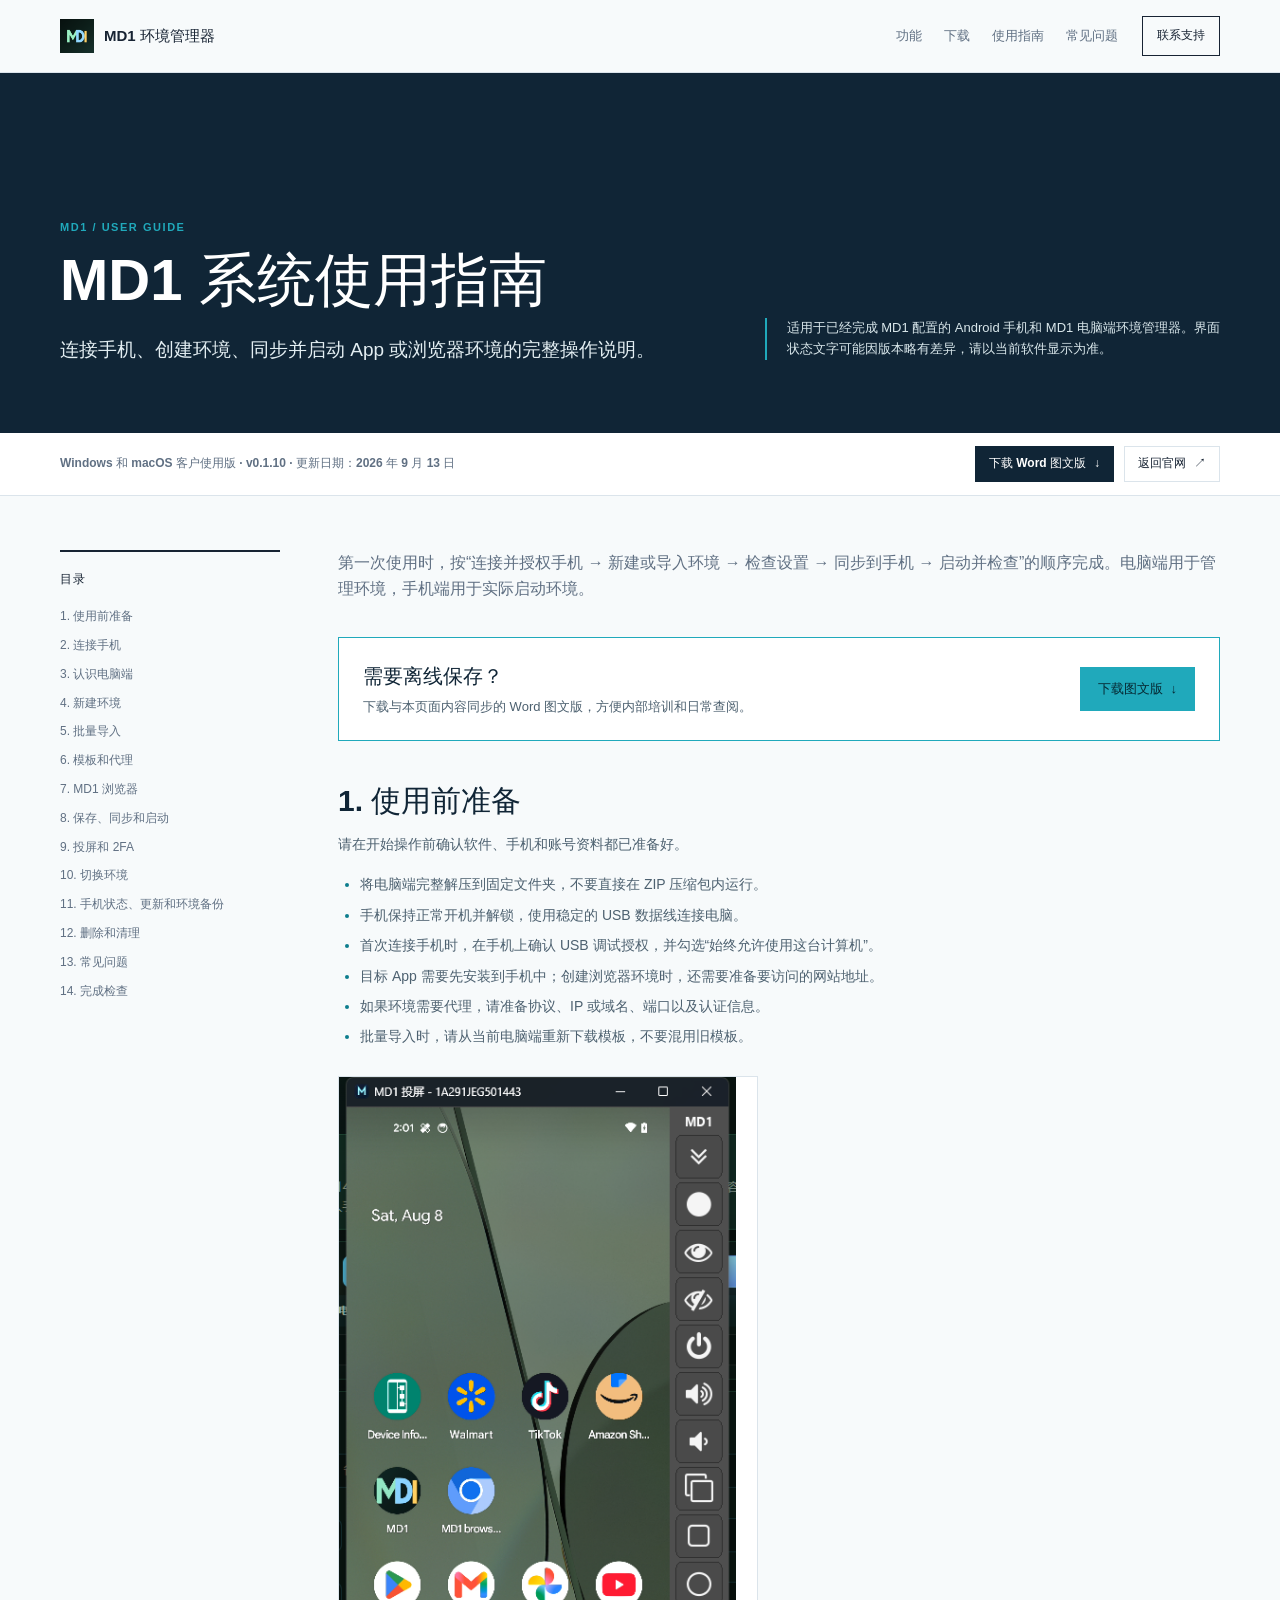
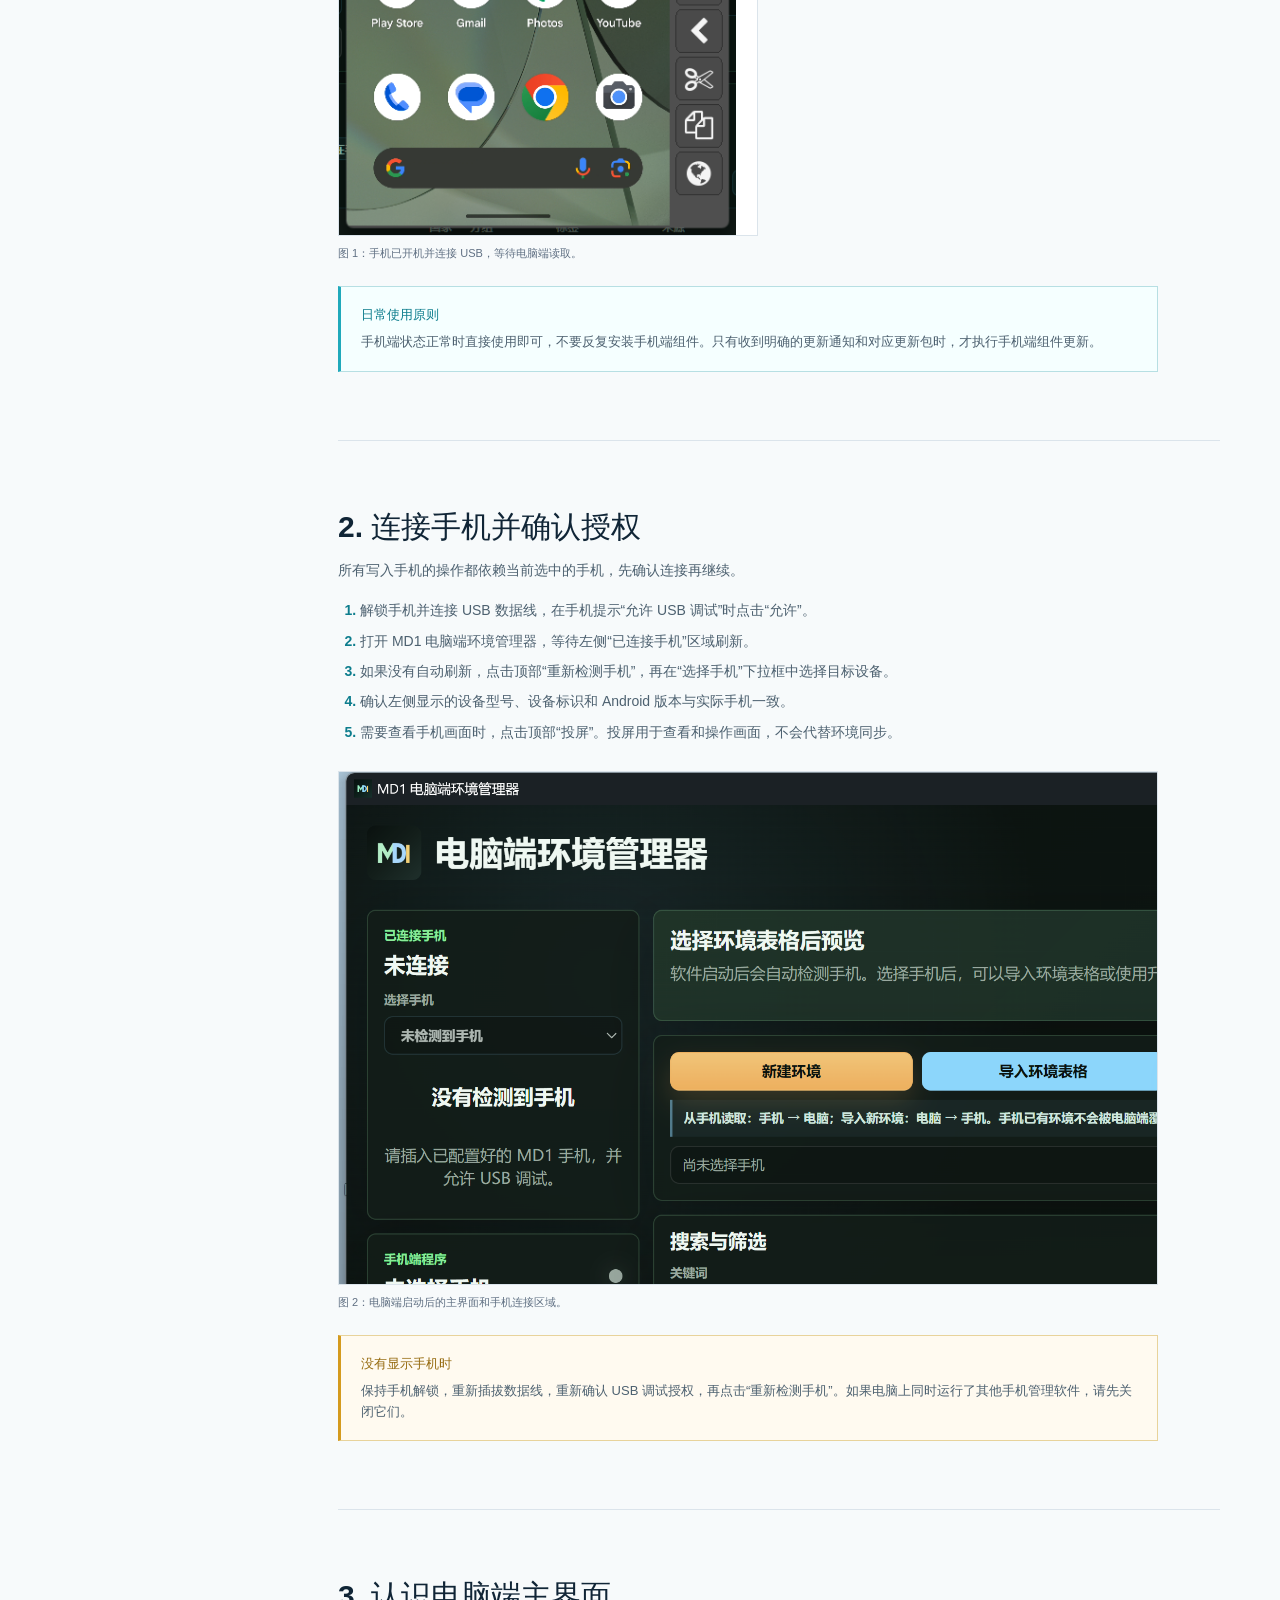
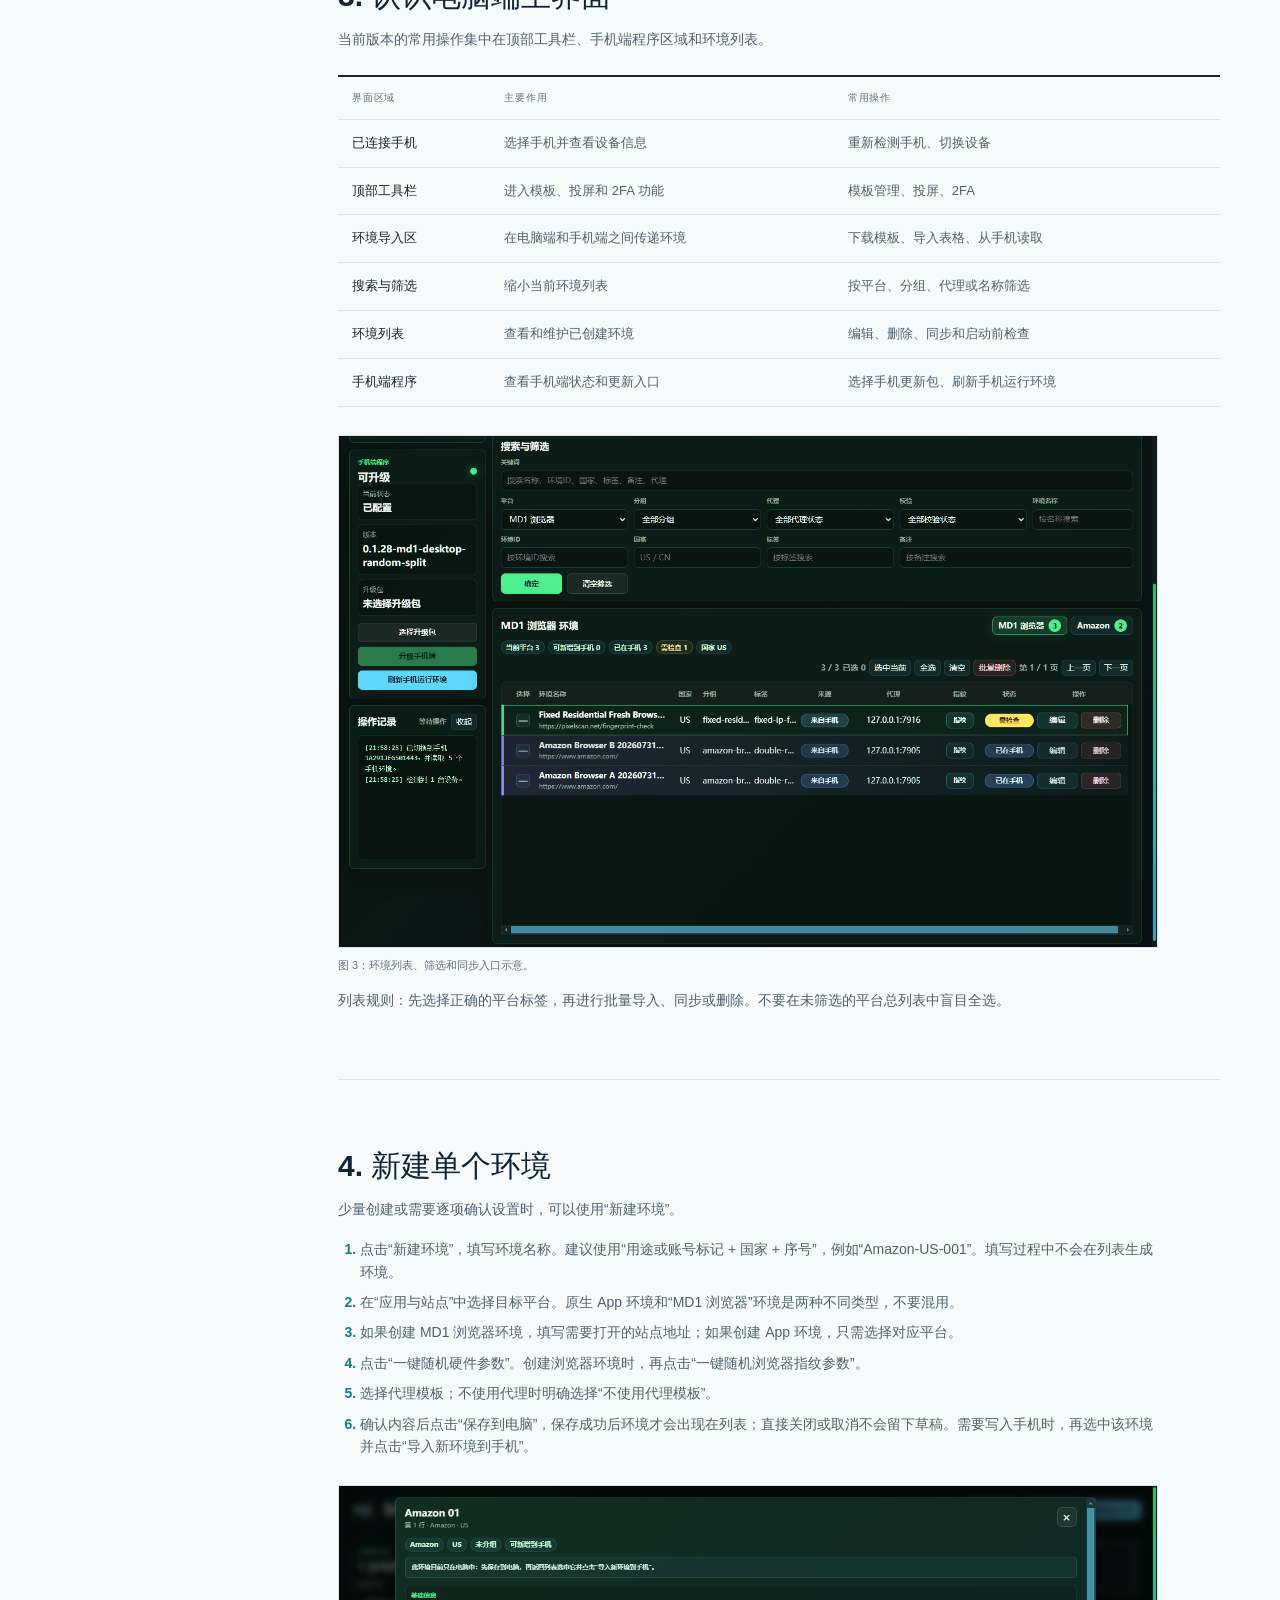
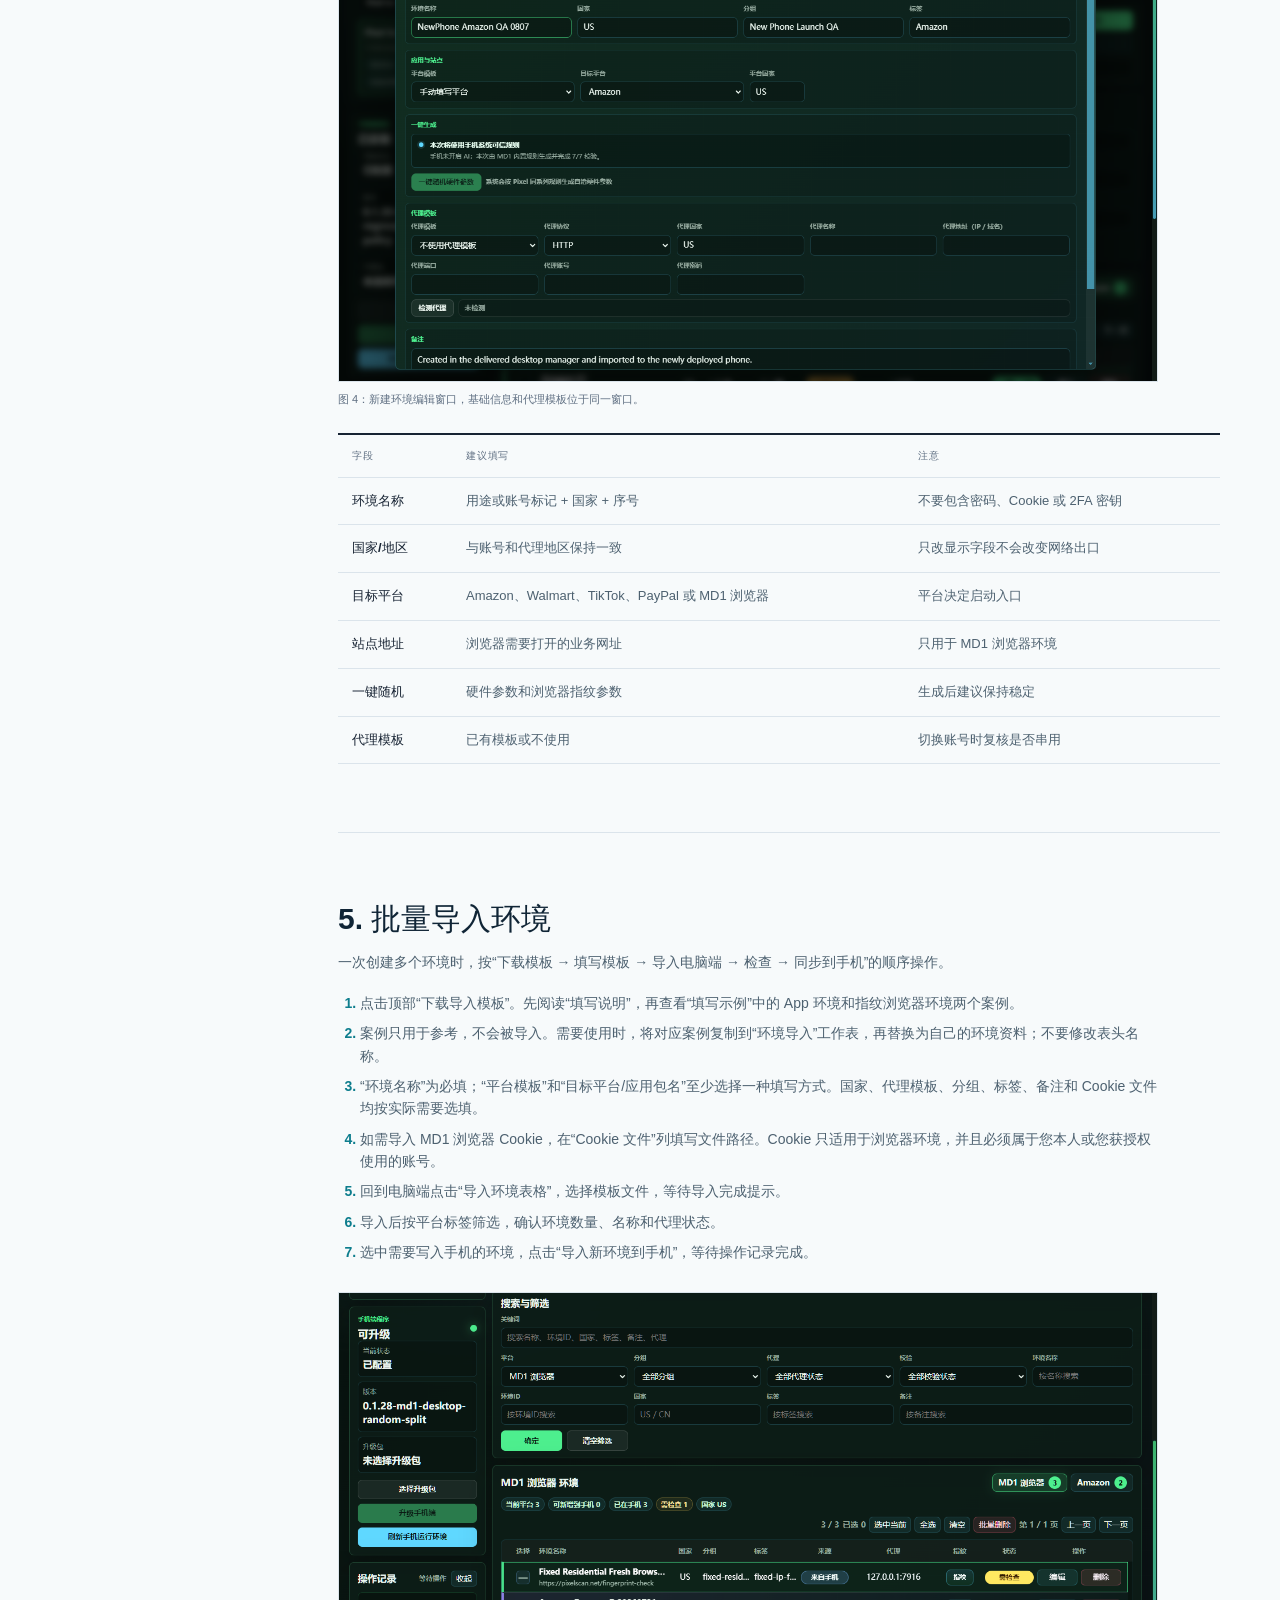
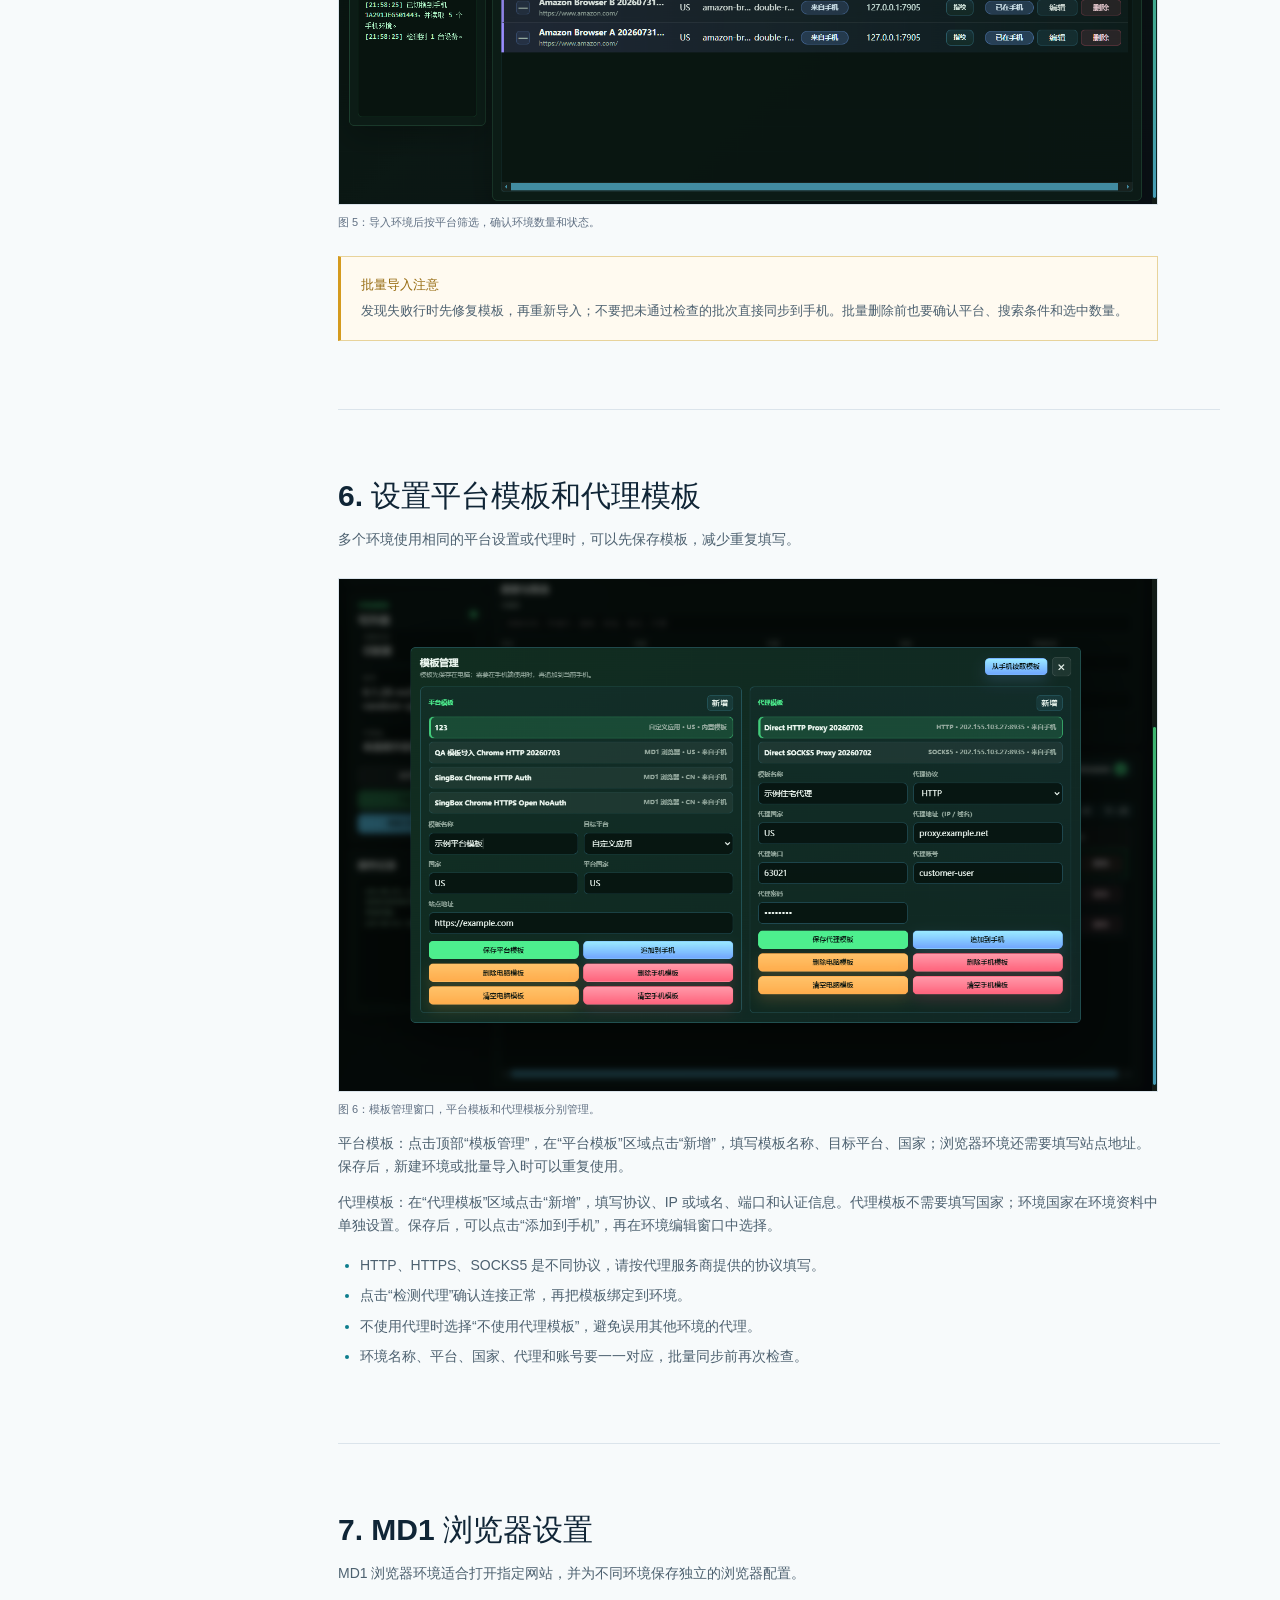
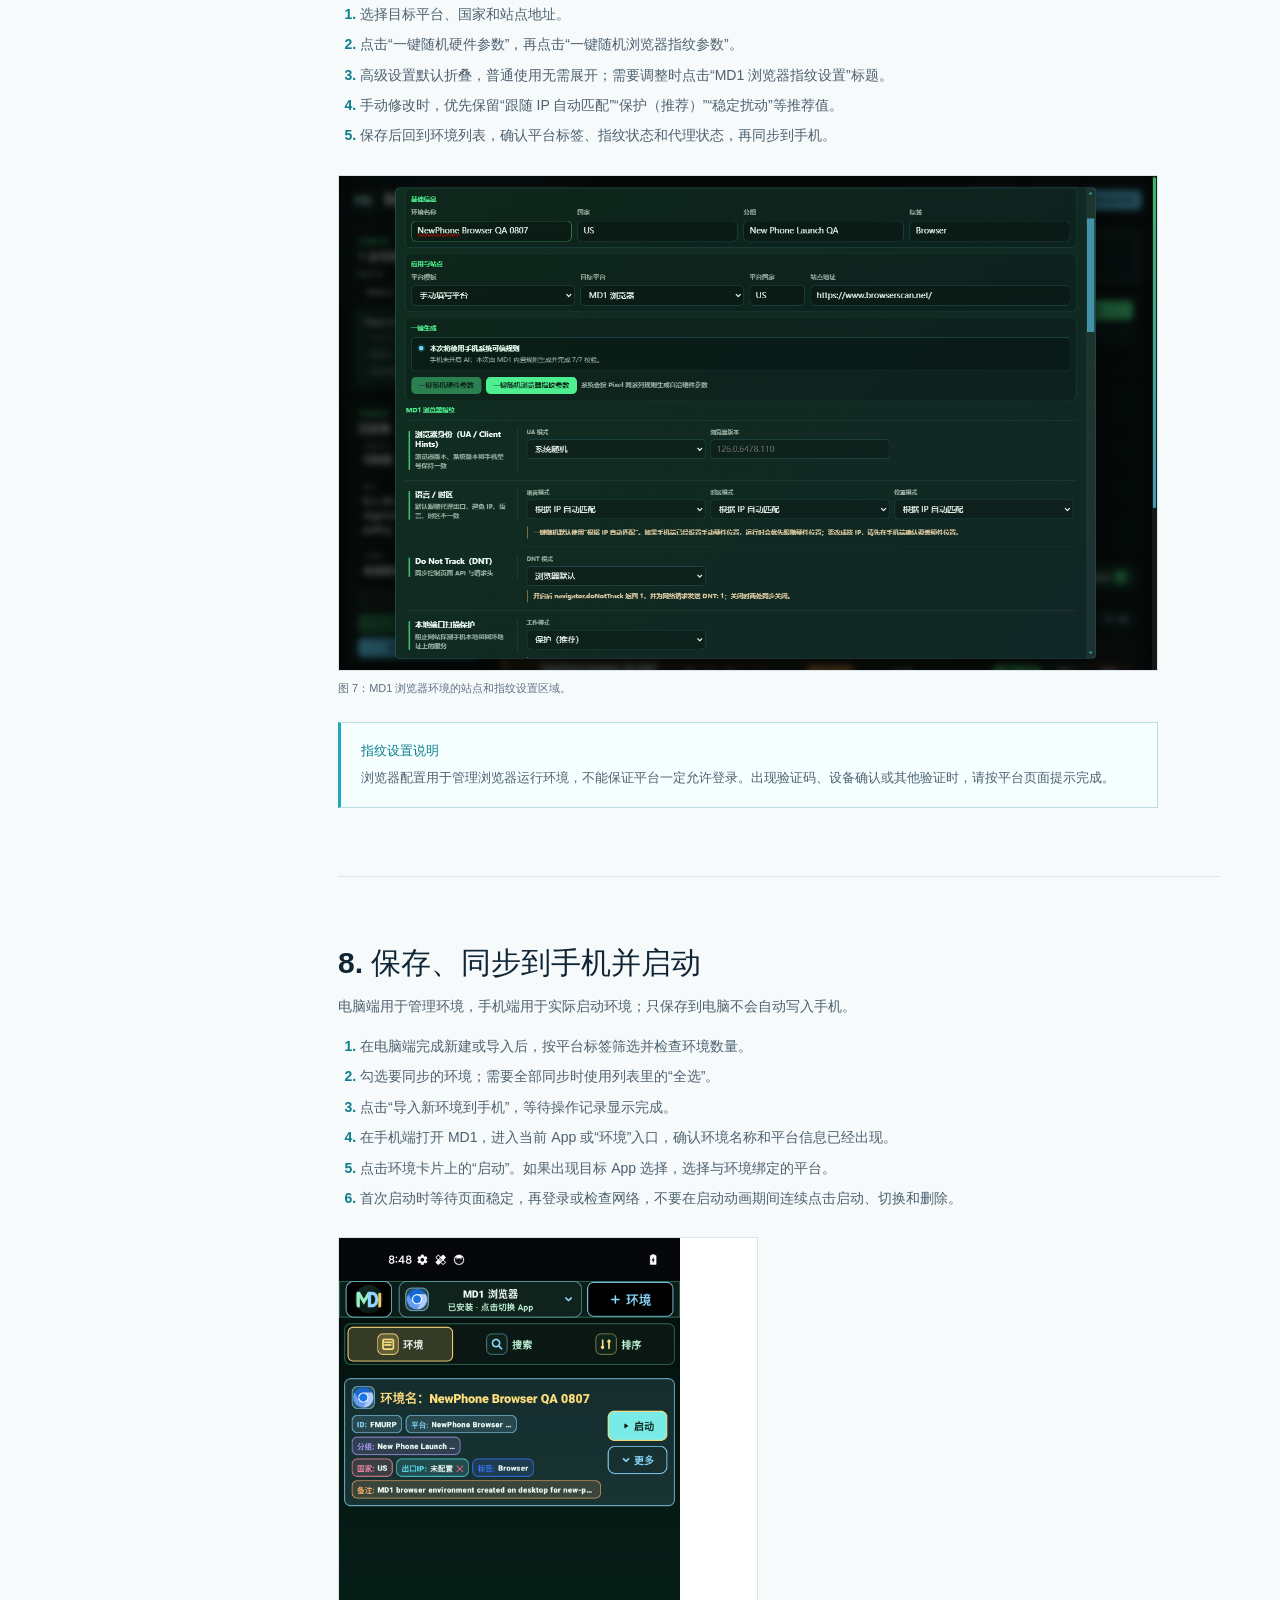
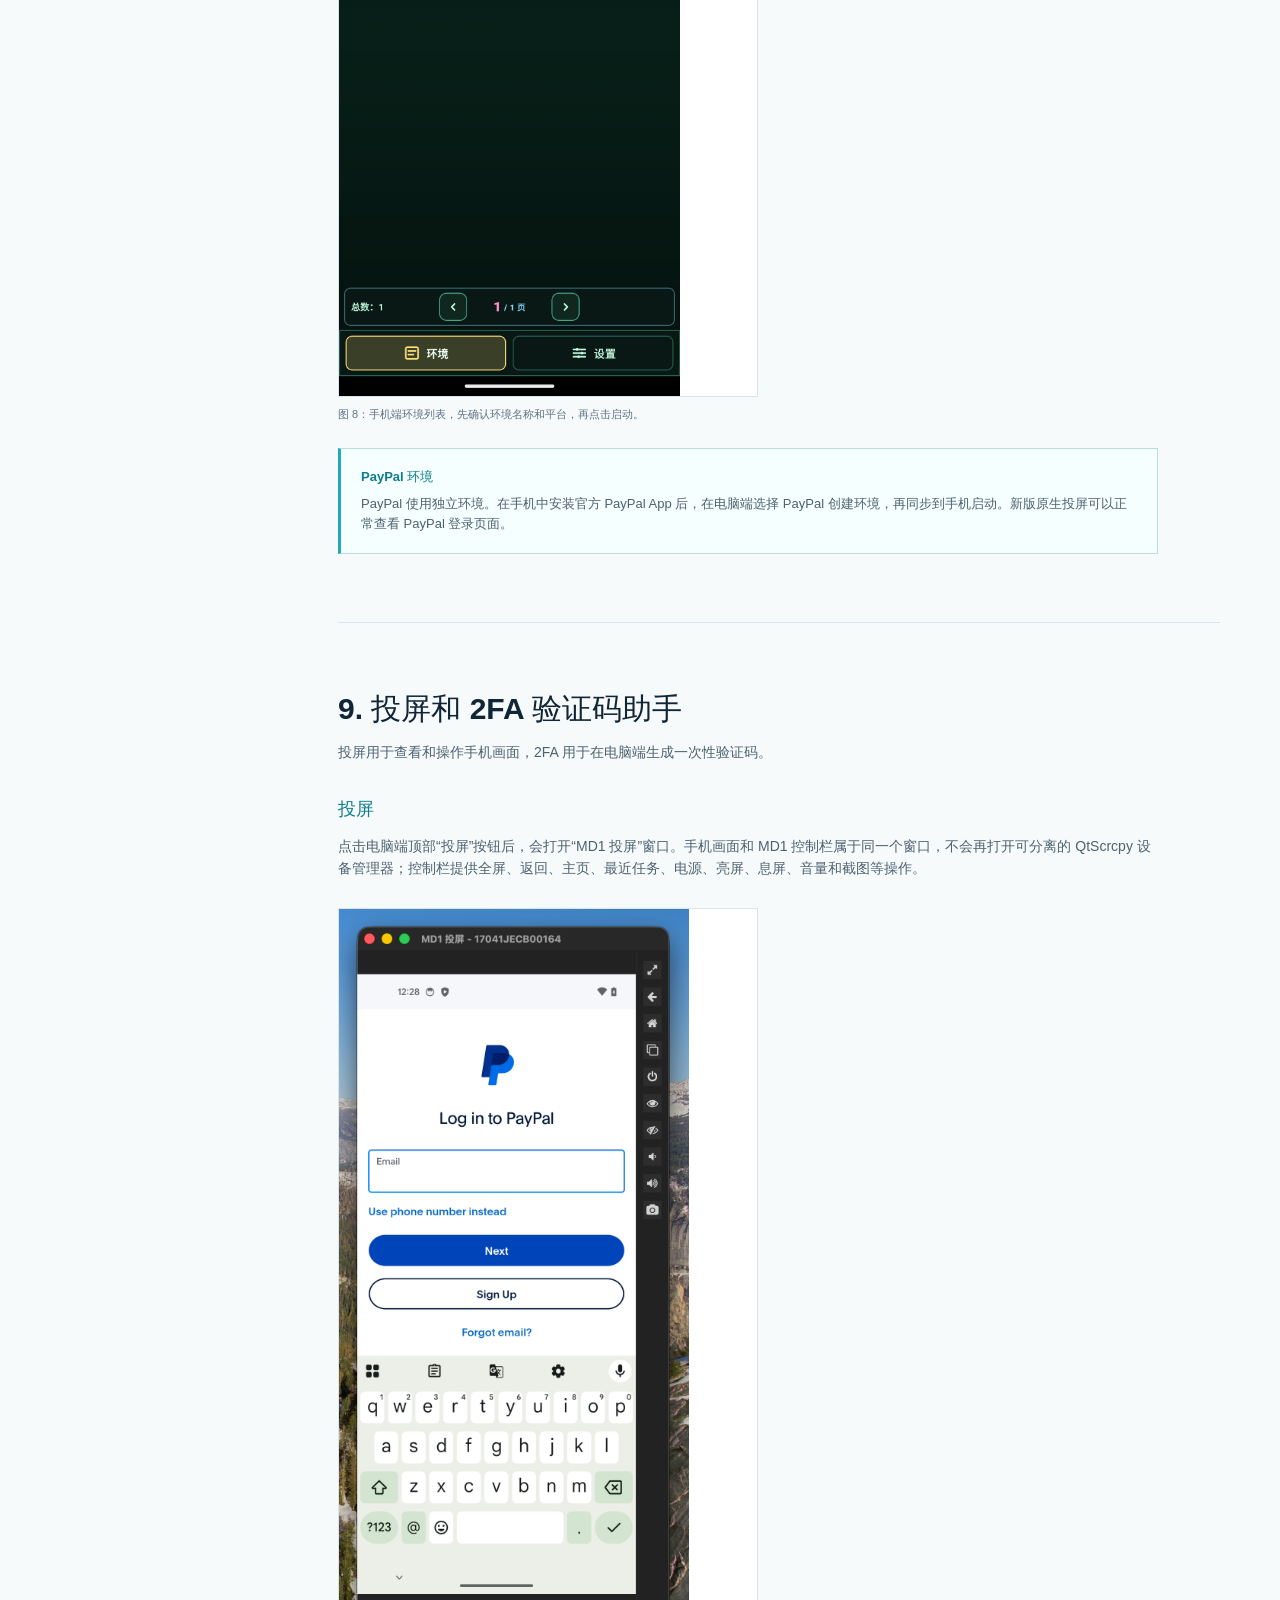
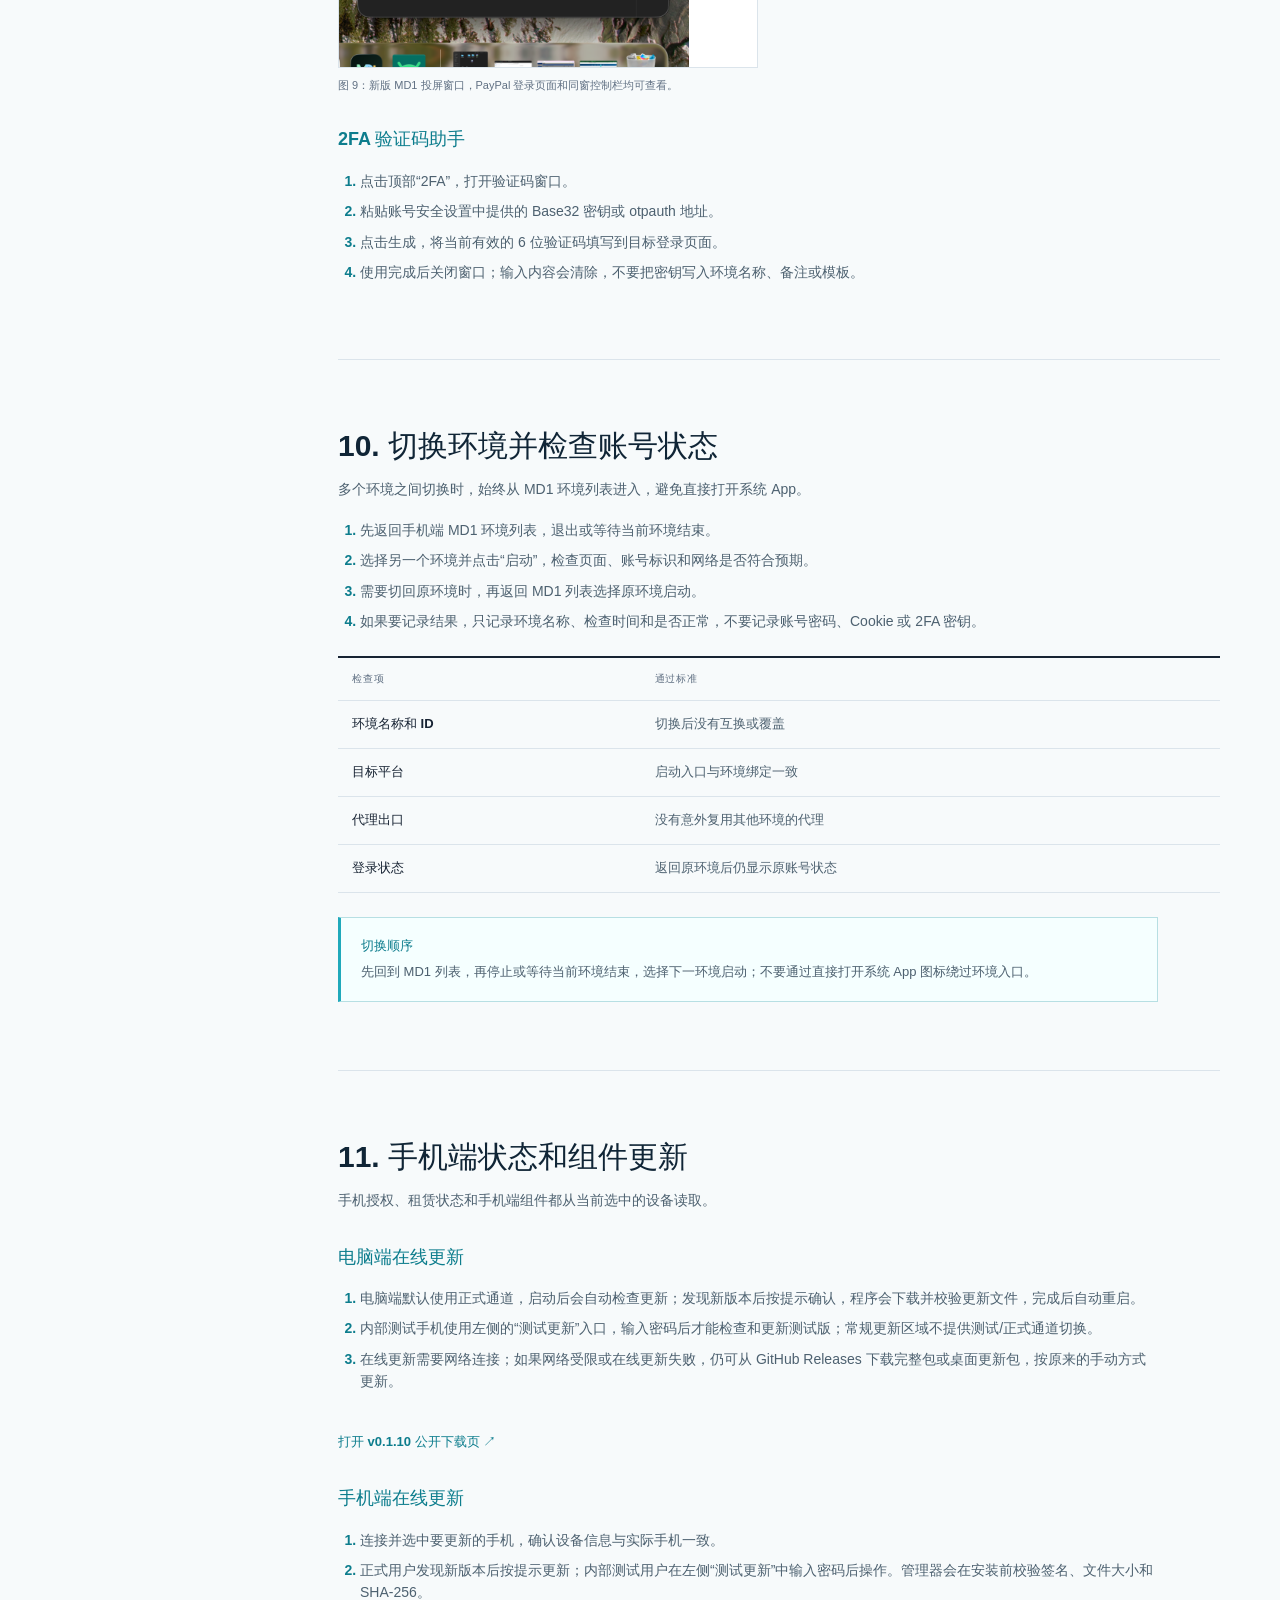
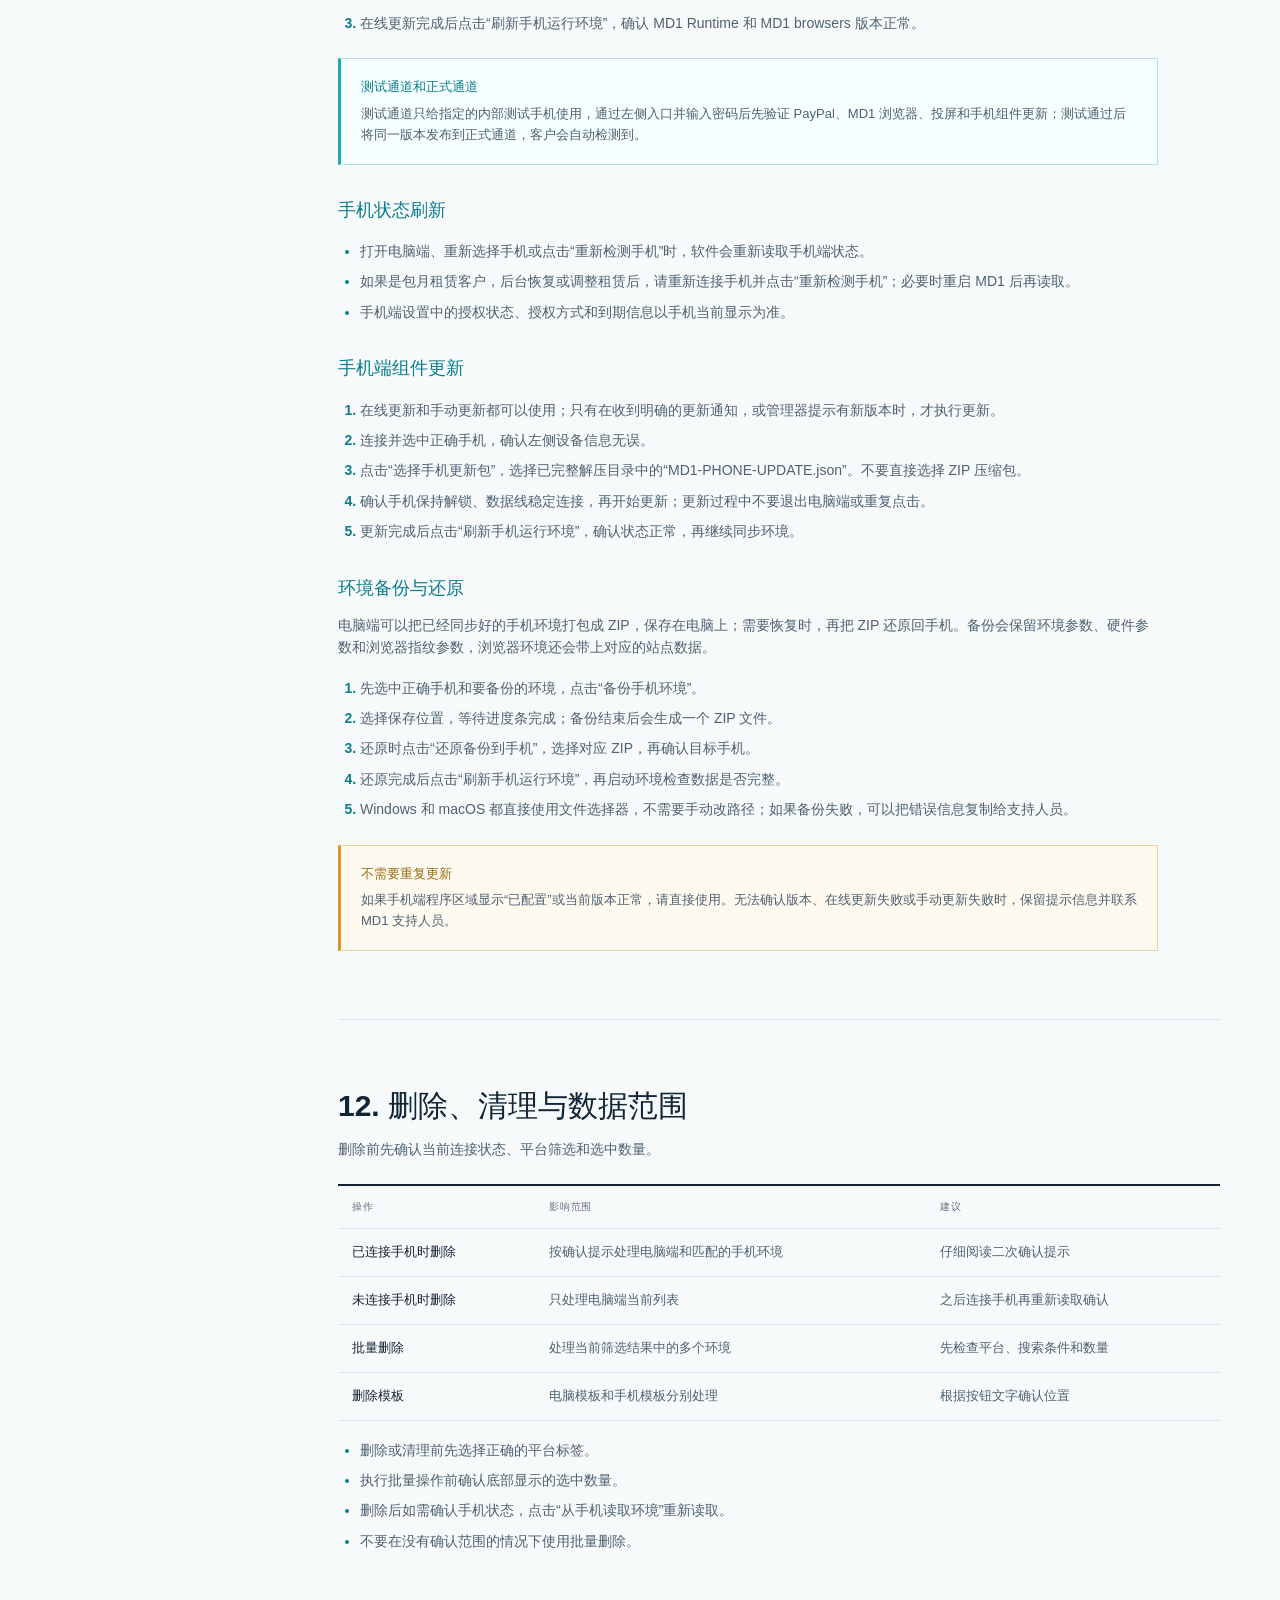
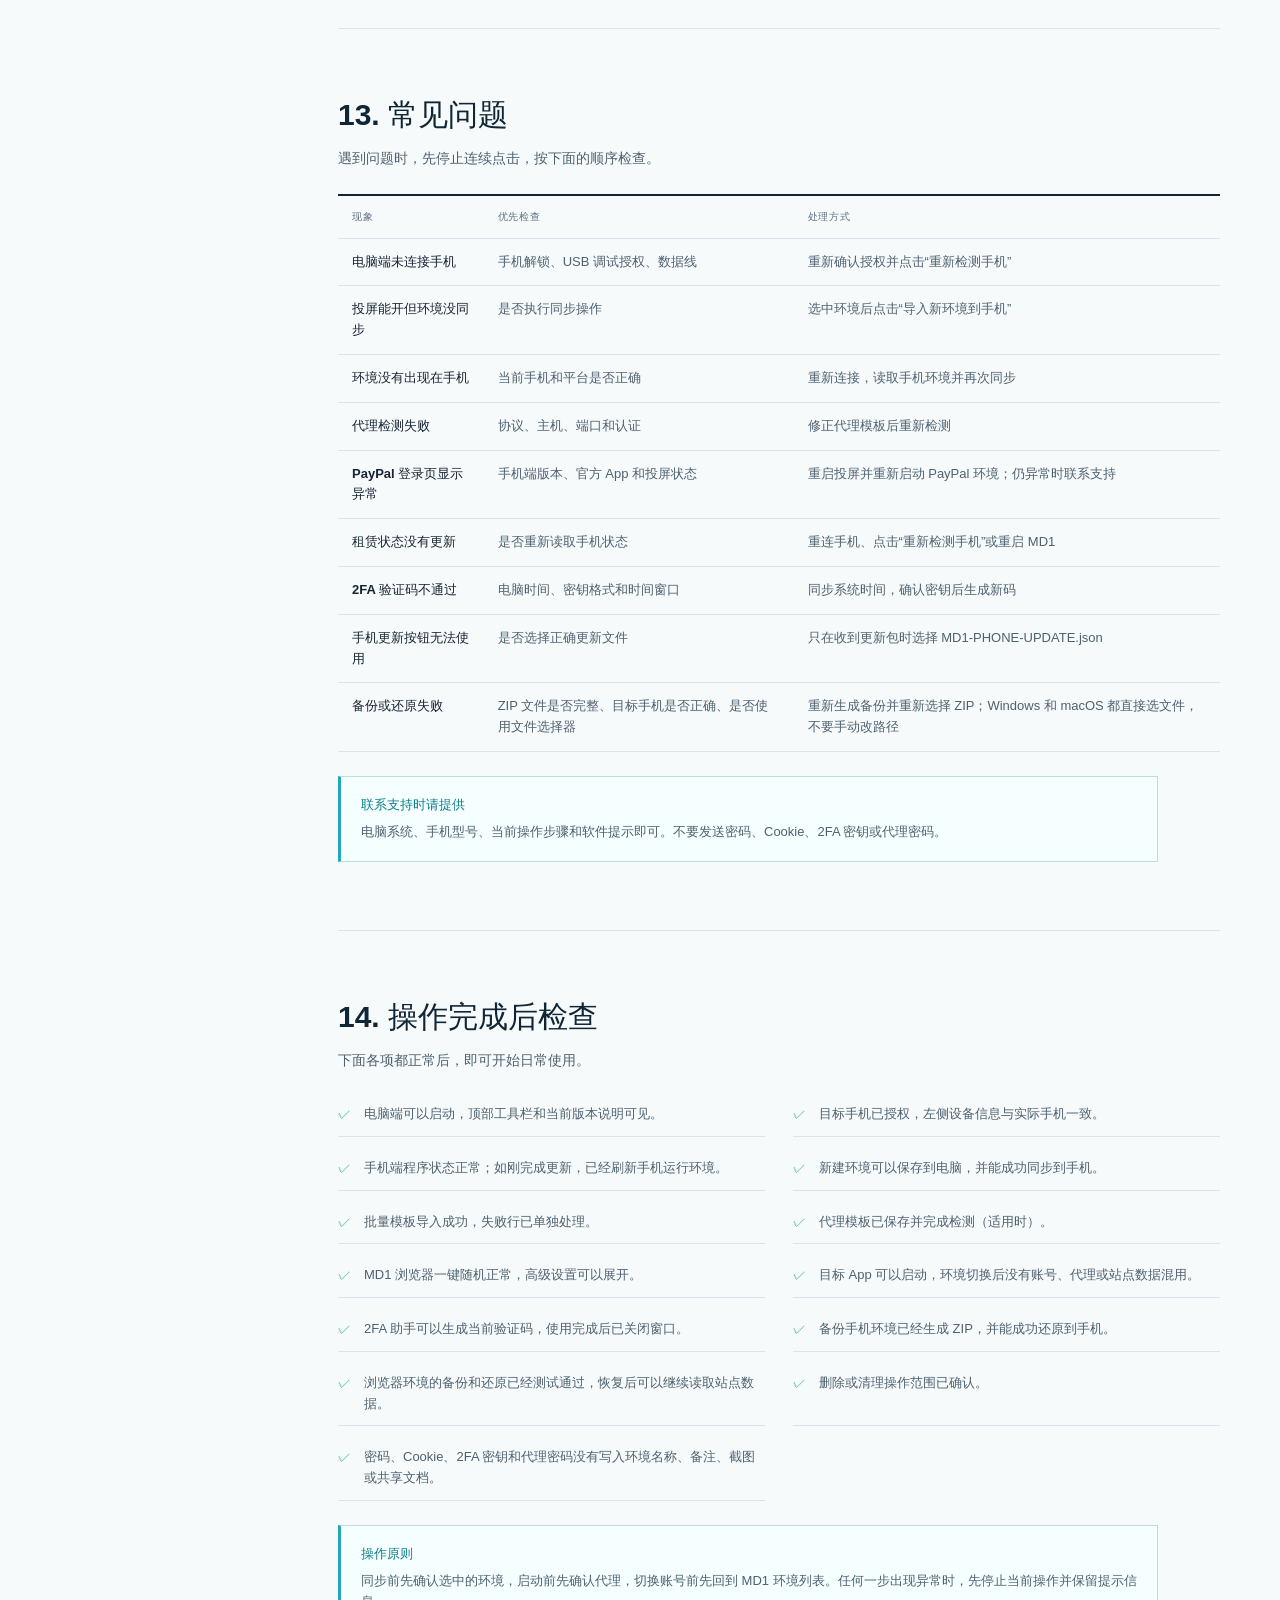
==== commit 8fc7c31c: "Update guide version to v0.1.10" ====
--- a/guide.html
+++ b/guide.html
@@ -40,7 +40,7 @@
 
     <section class="guide-toolbar">
       <div class="shell guide-toolbar-inner">
-        <span class="guide-toolbar-label">Windows 客户使用版 · v0.1.10；macOS · v0.1.8 · 更新日期：2026 年 9 月 12 日</span>
+        <span class="guide-toolbar-label">Windows 和 macOS 客户使用版 · v0.1.10 · 更新日期：2026 年 9 月 13 日</span>
         <div class="guide-toolbar-actions">
           <a class="button button-dark" href="guides/MD1系统使用指南-图文版-2026-08-31.docx" download>下载 Word 图文版 <span aria-hidden="true">↓</span></a>
           <a class="button button-quiet" href="index.html">返回官网 <span aria-hidden="true">↗</span></a>
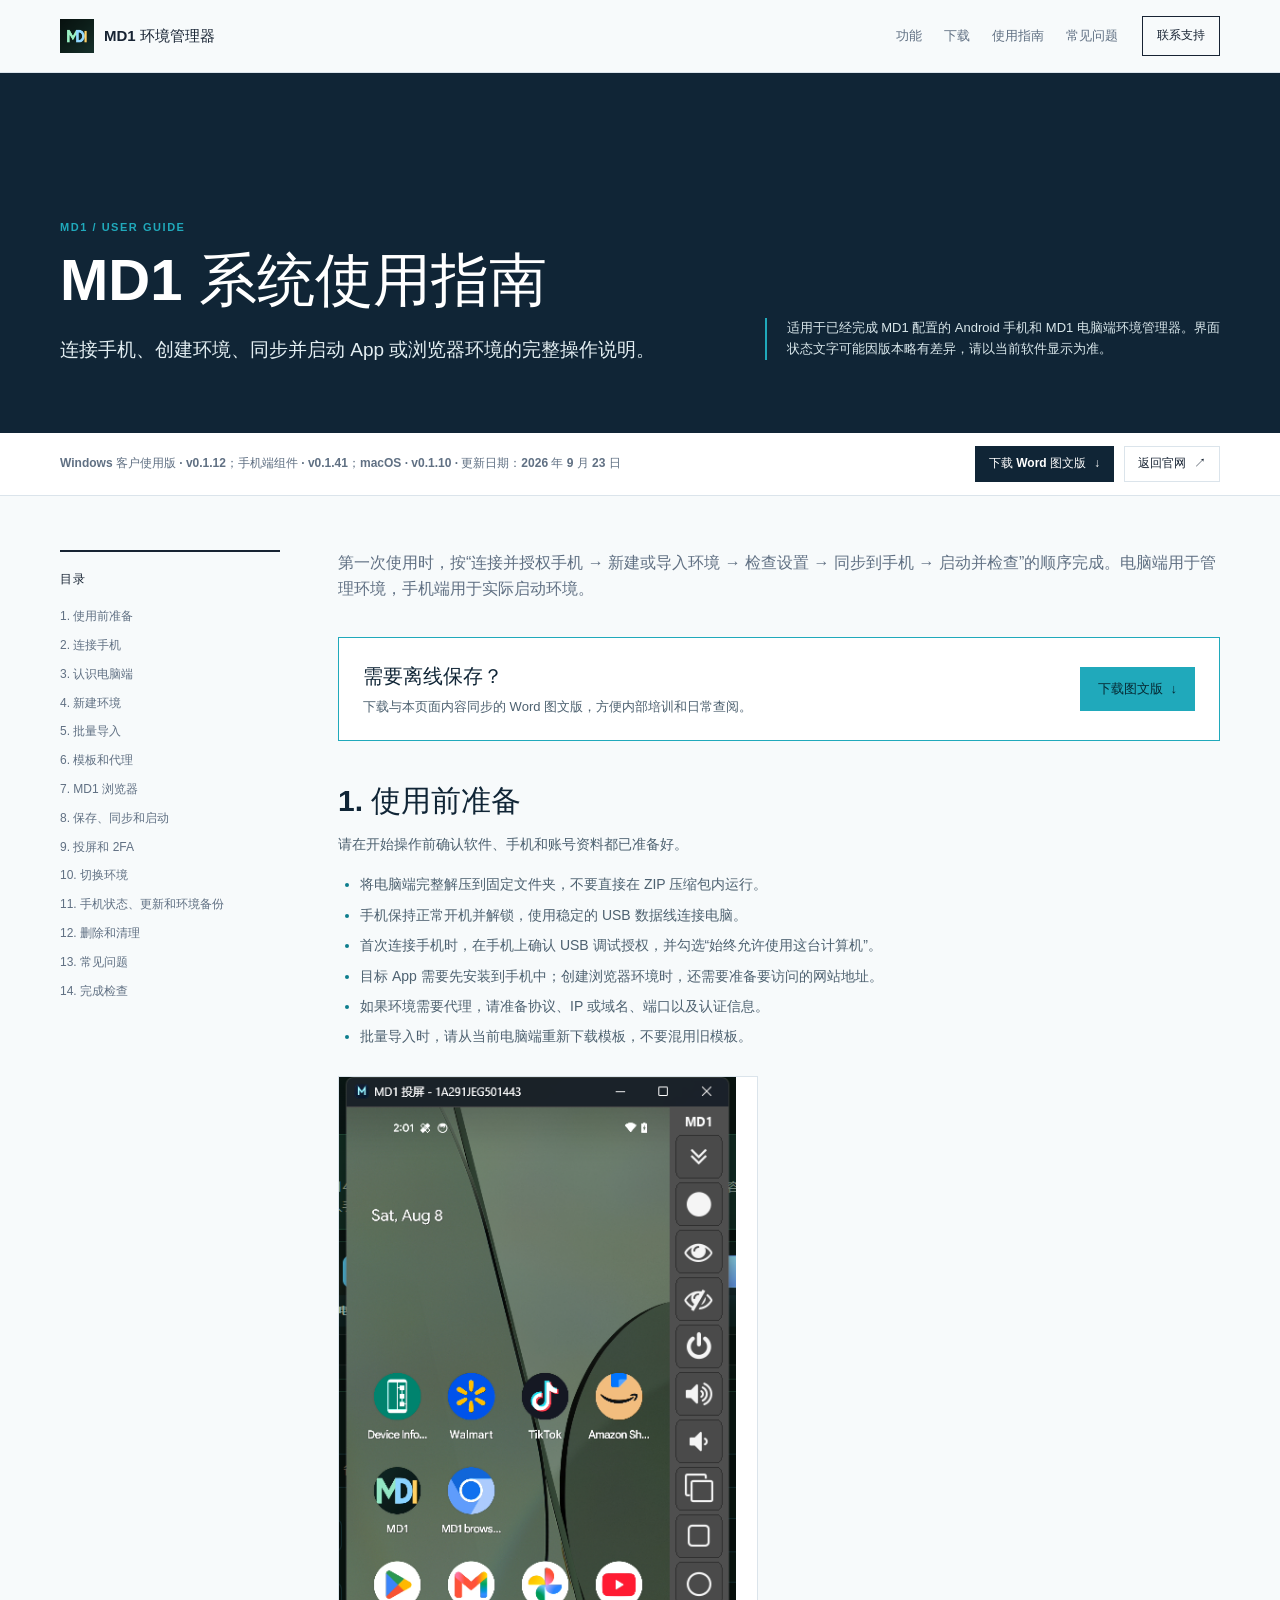
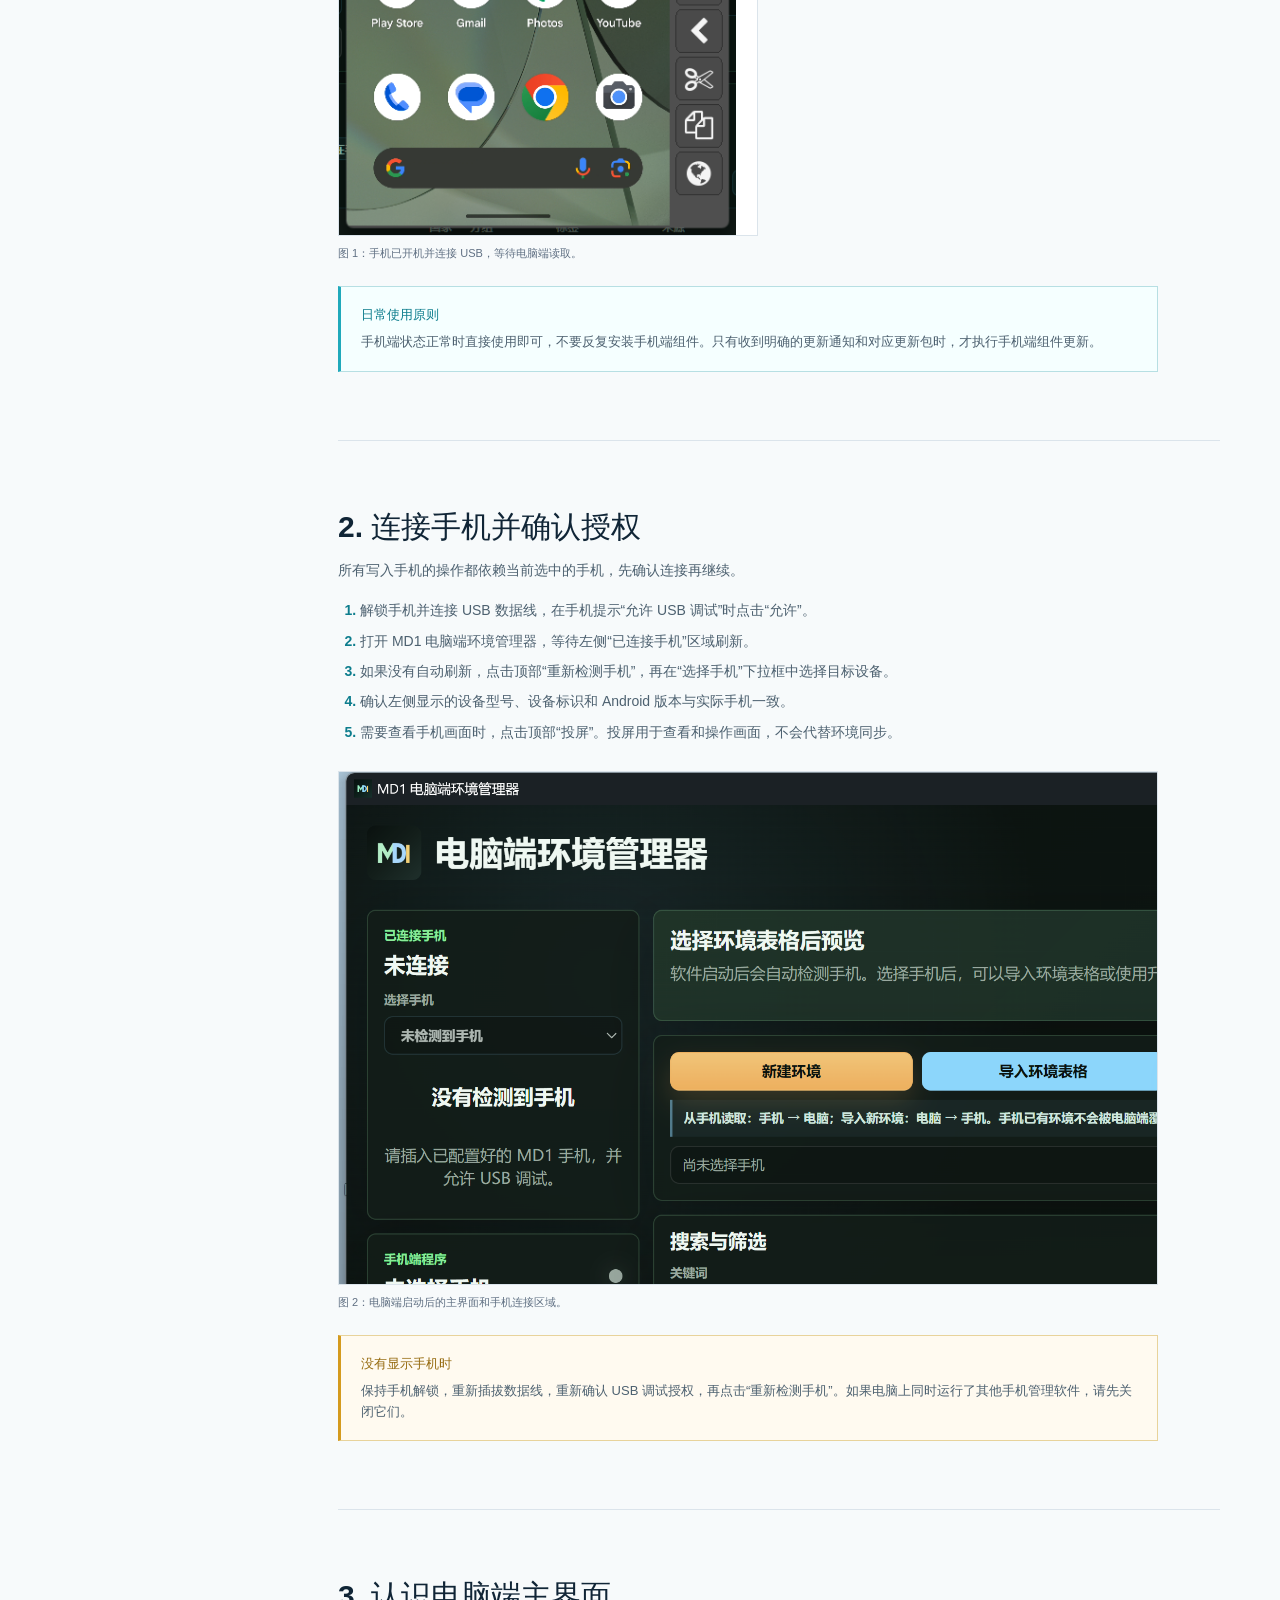
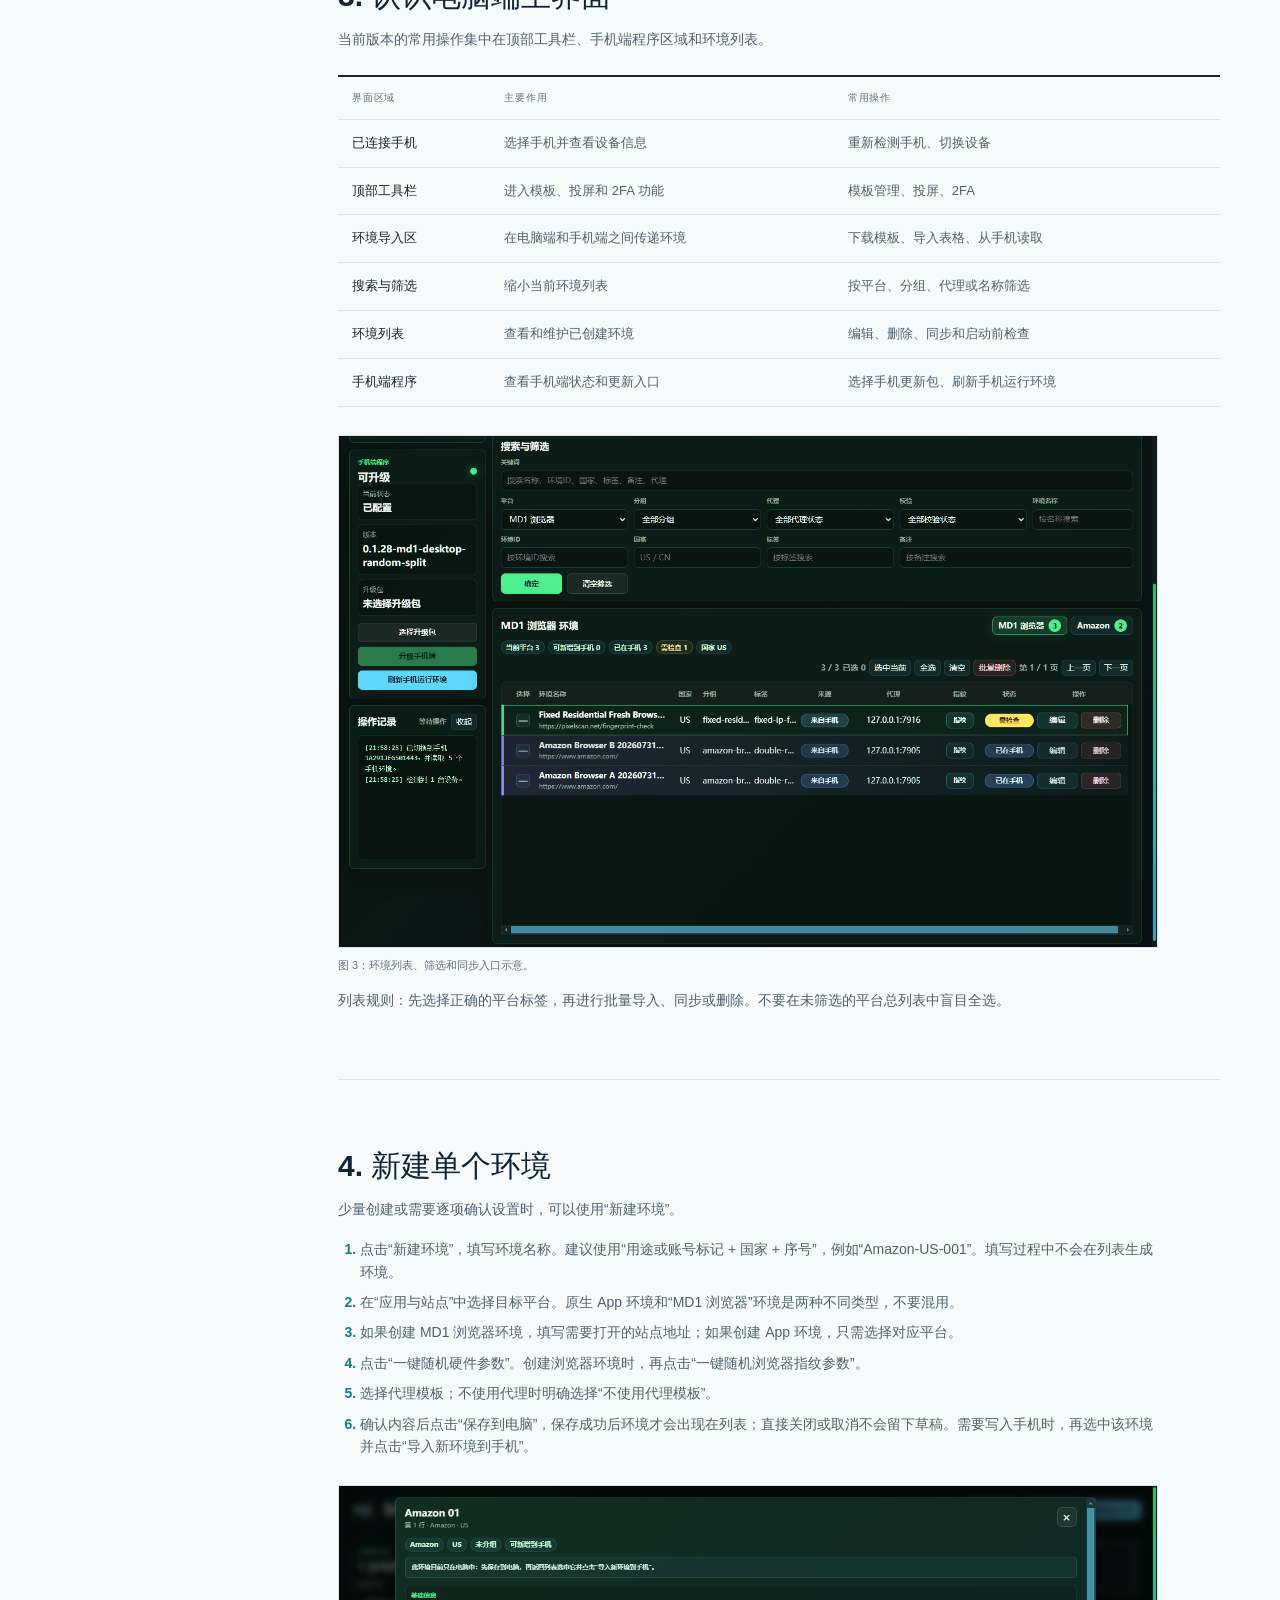
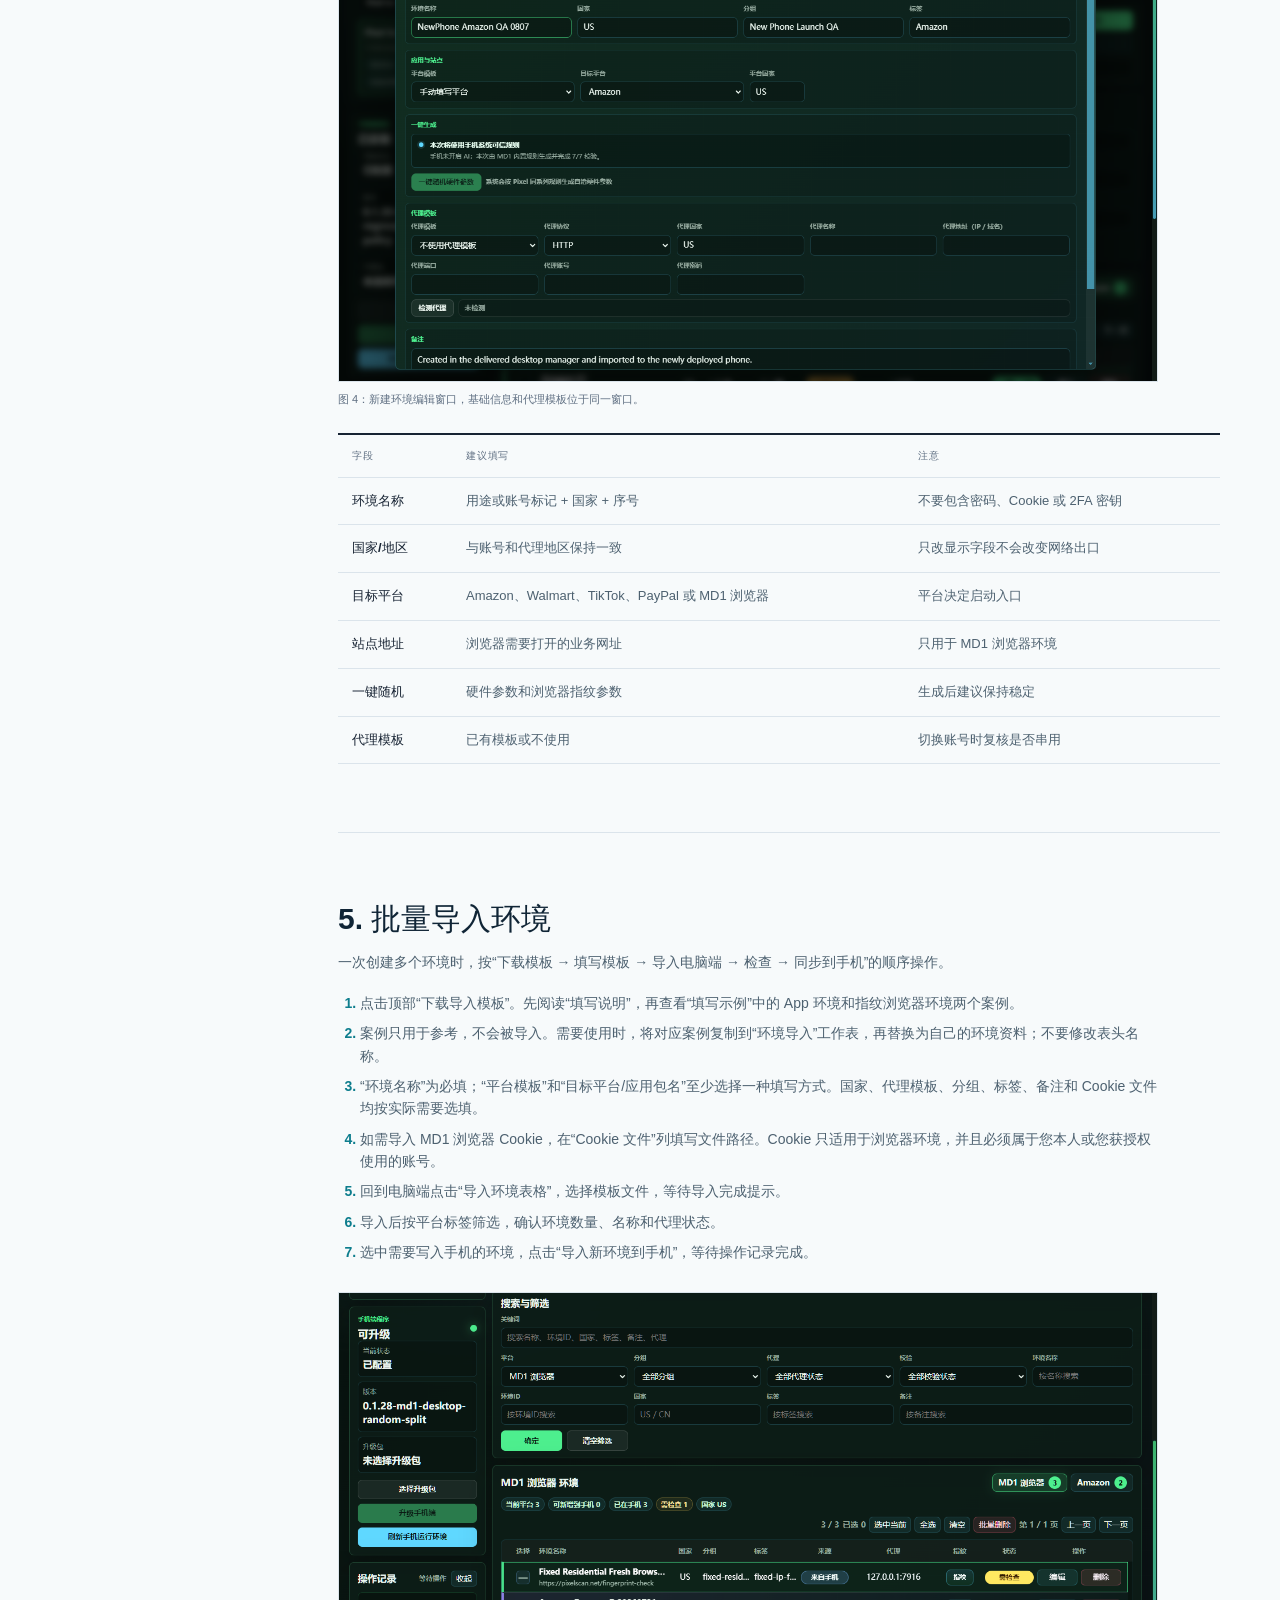
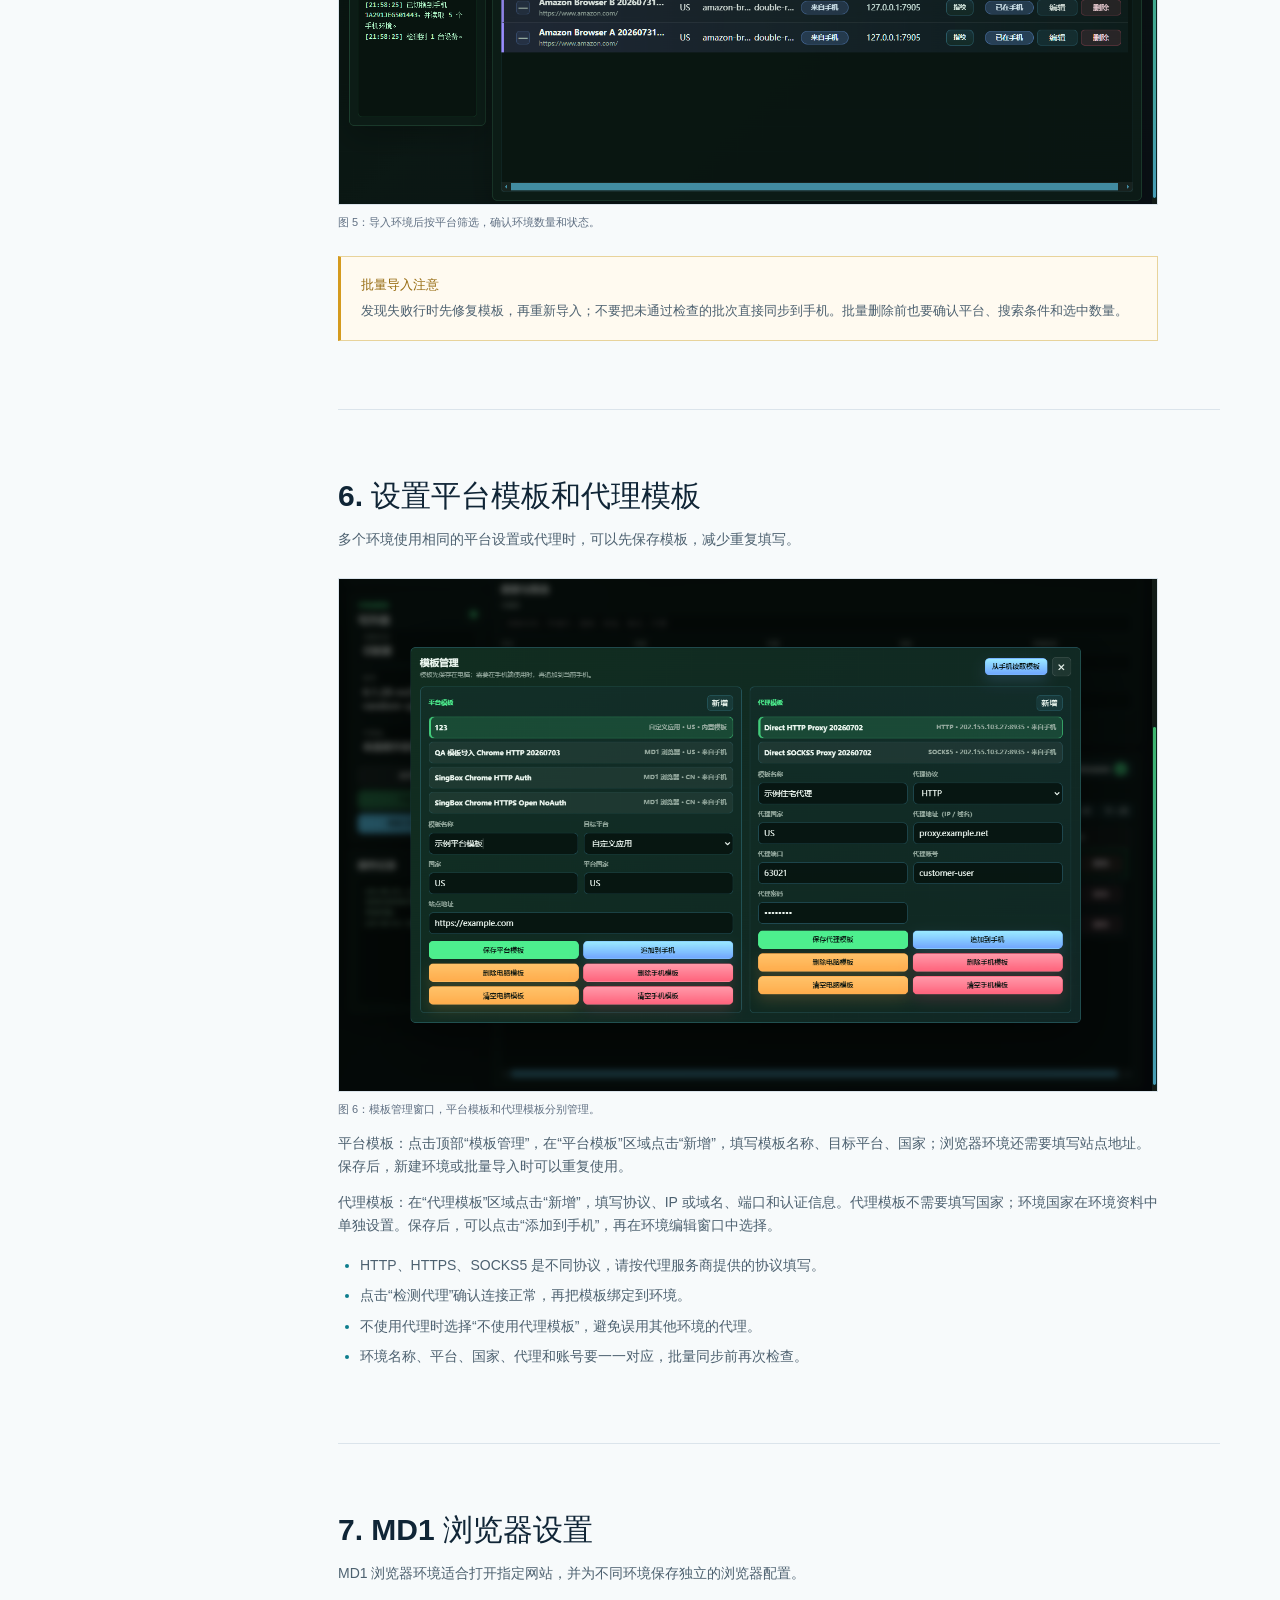
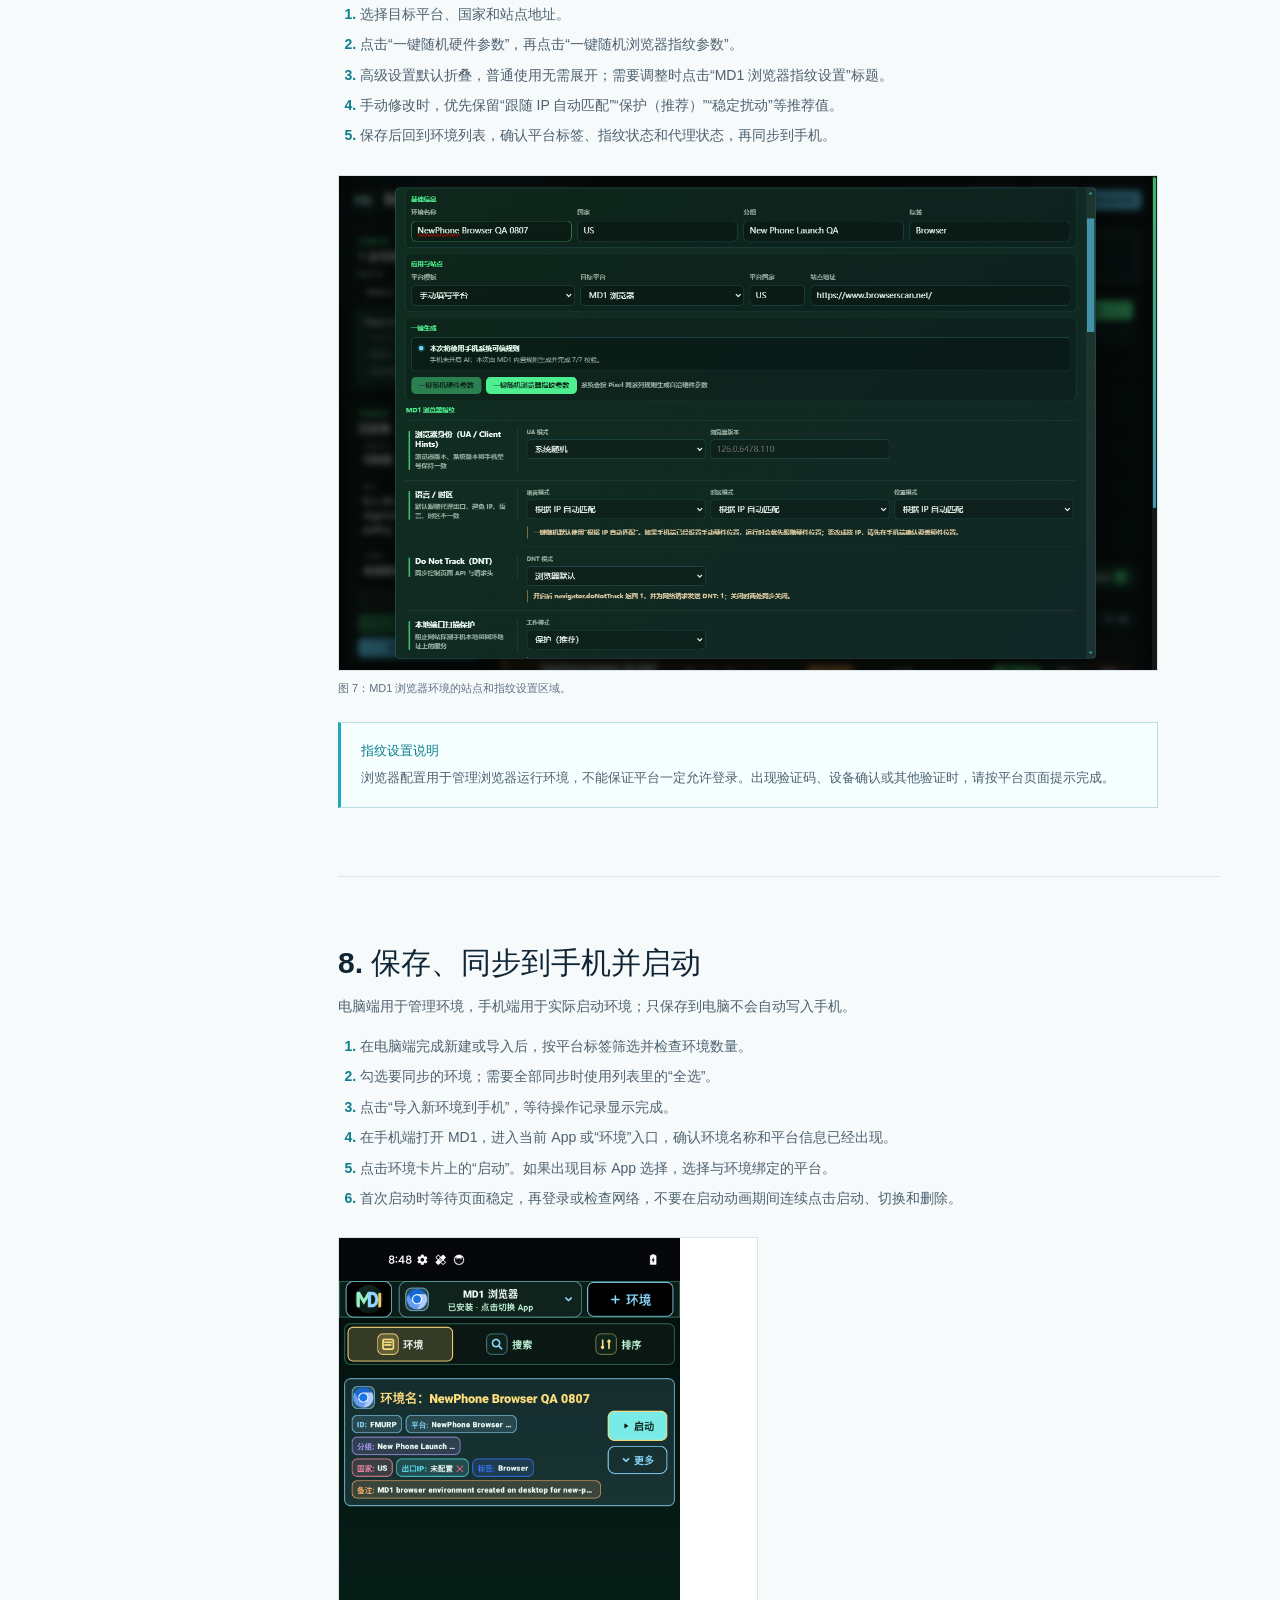
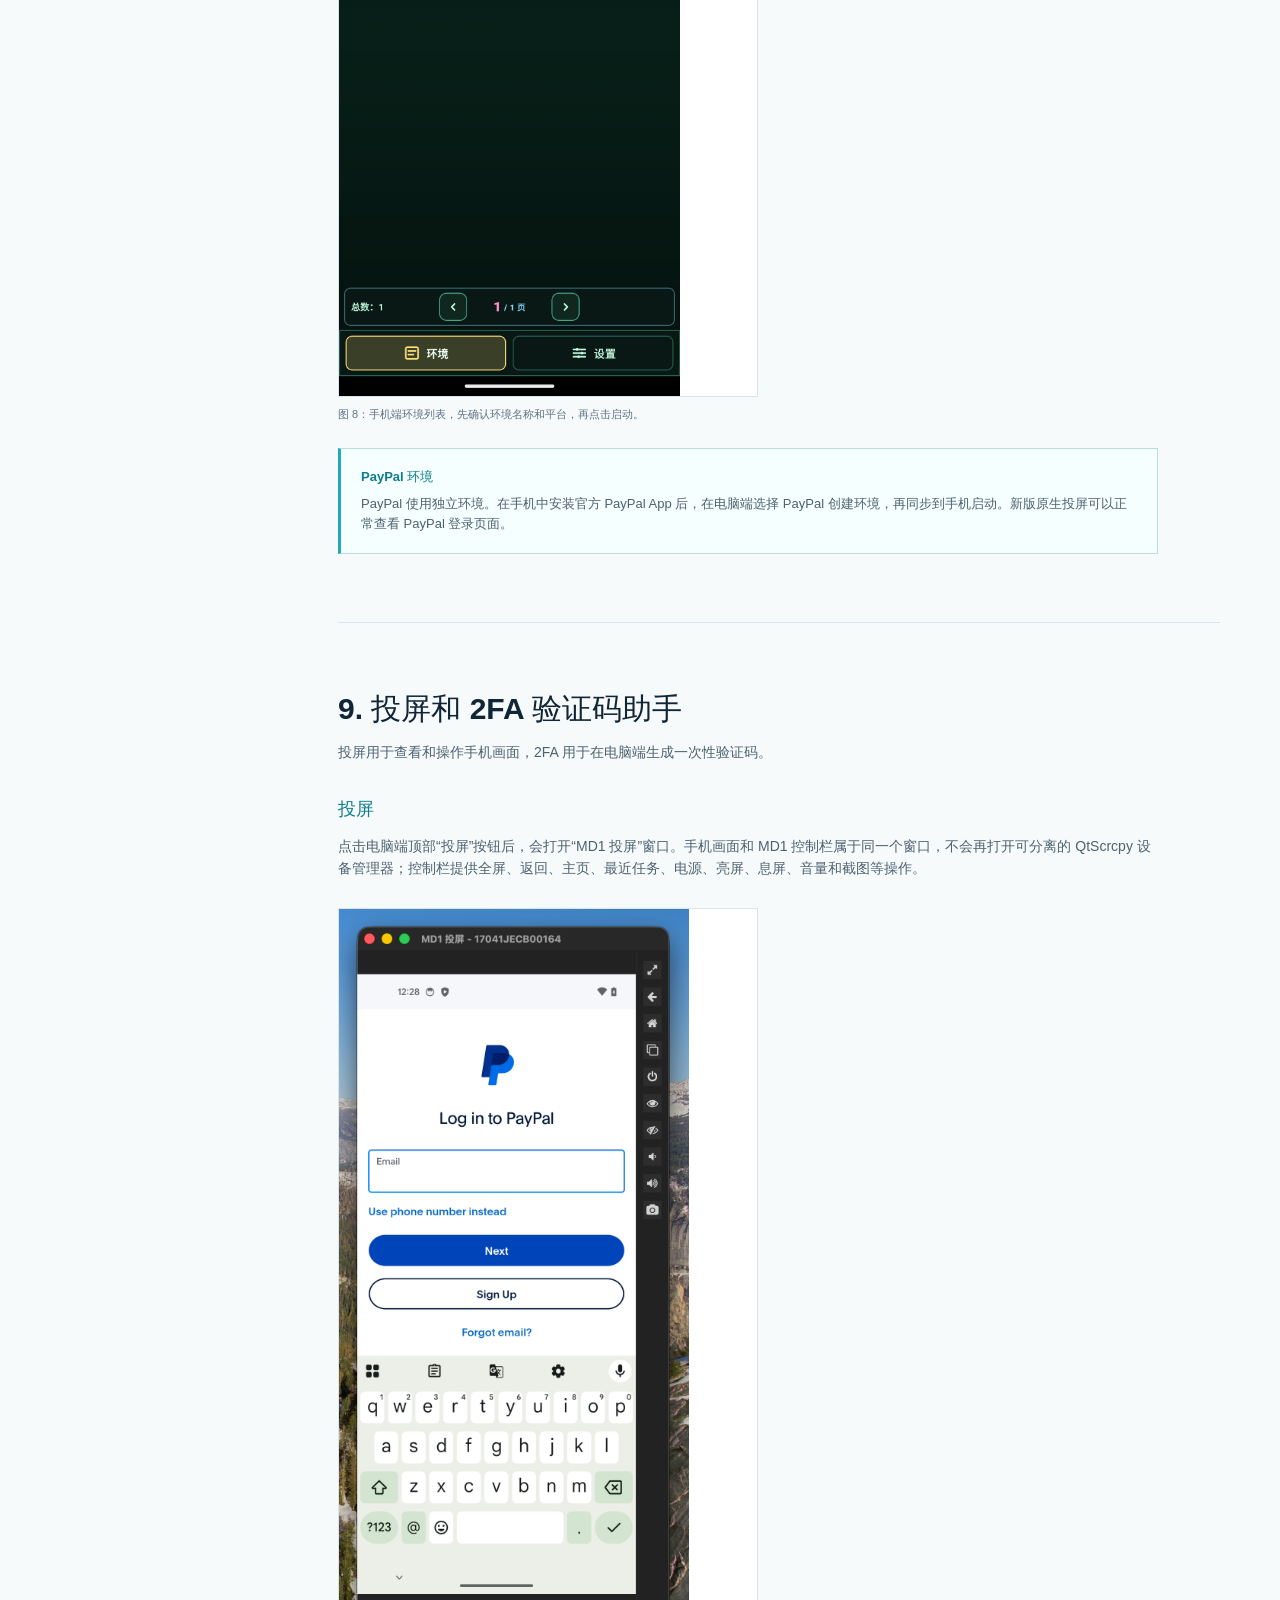
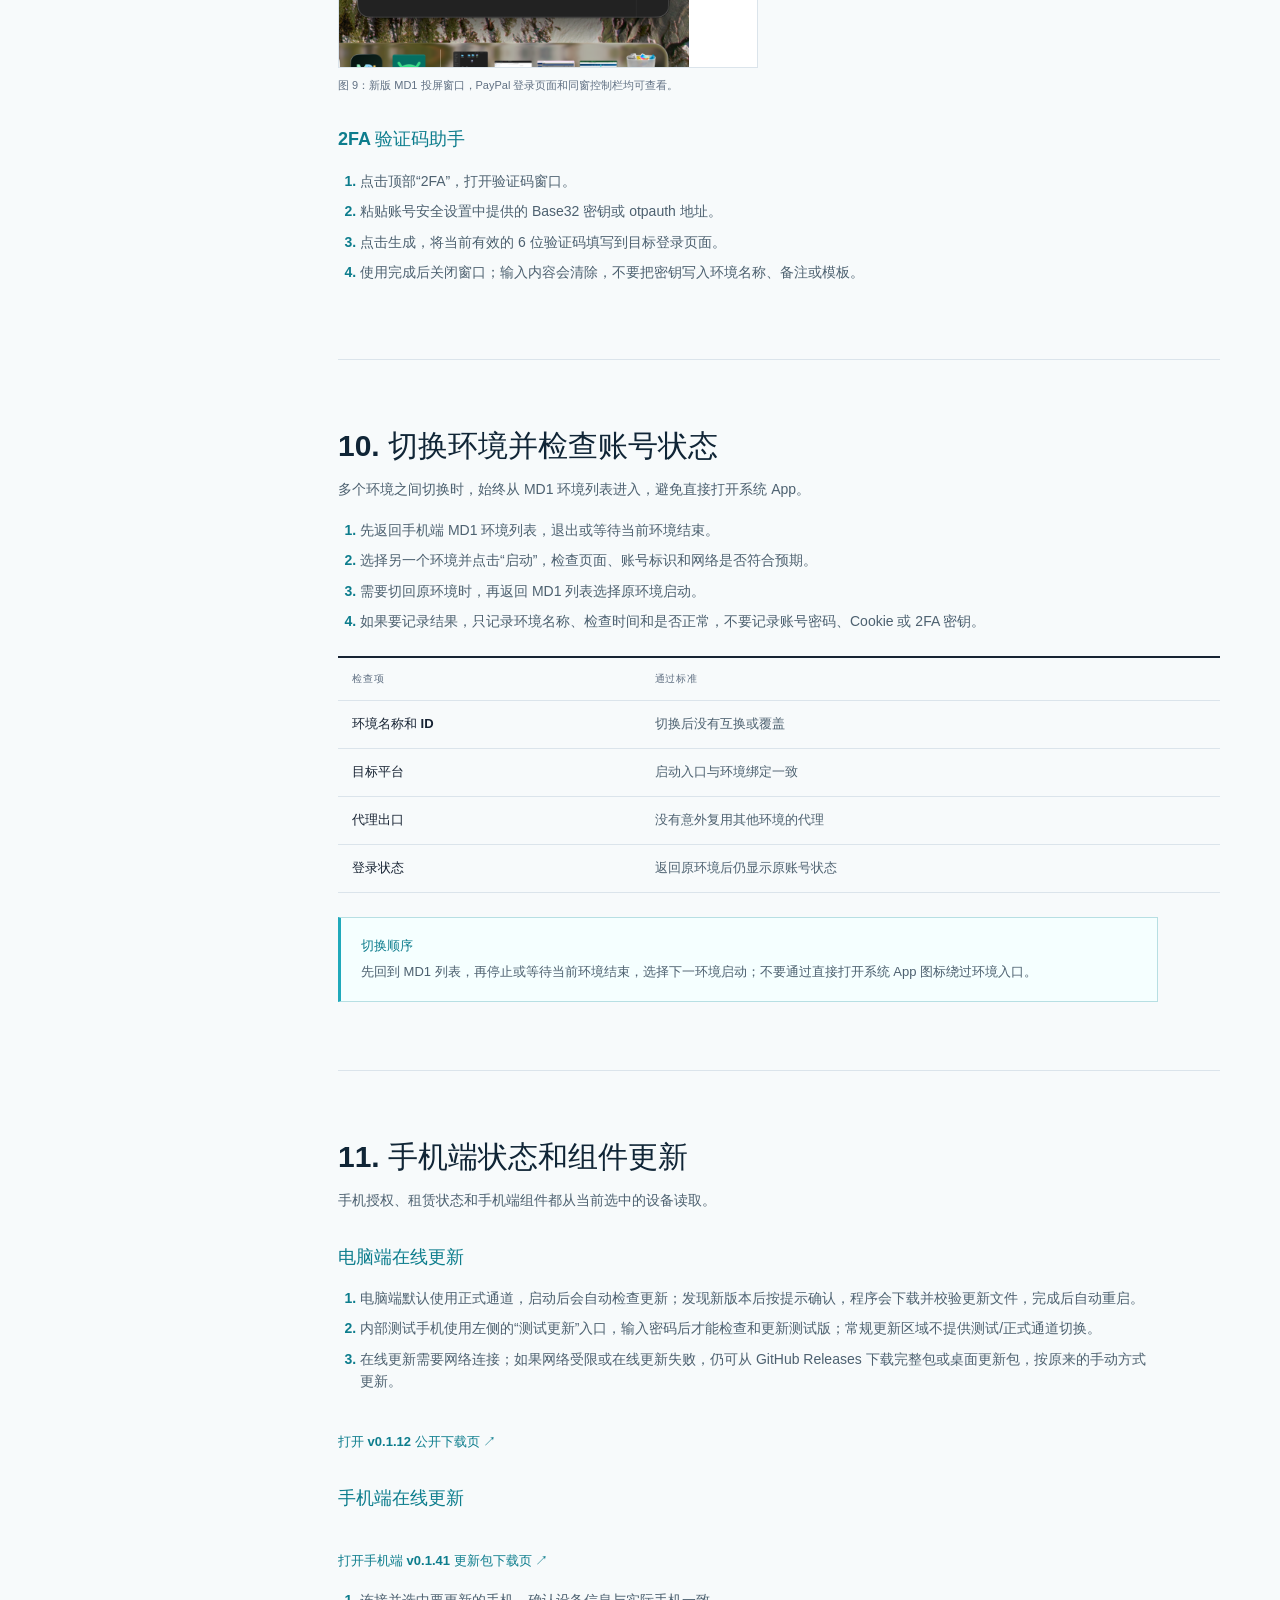
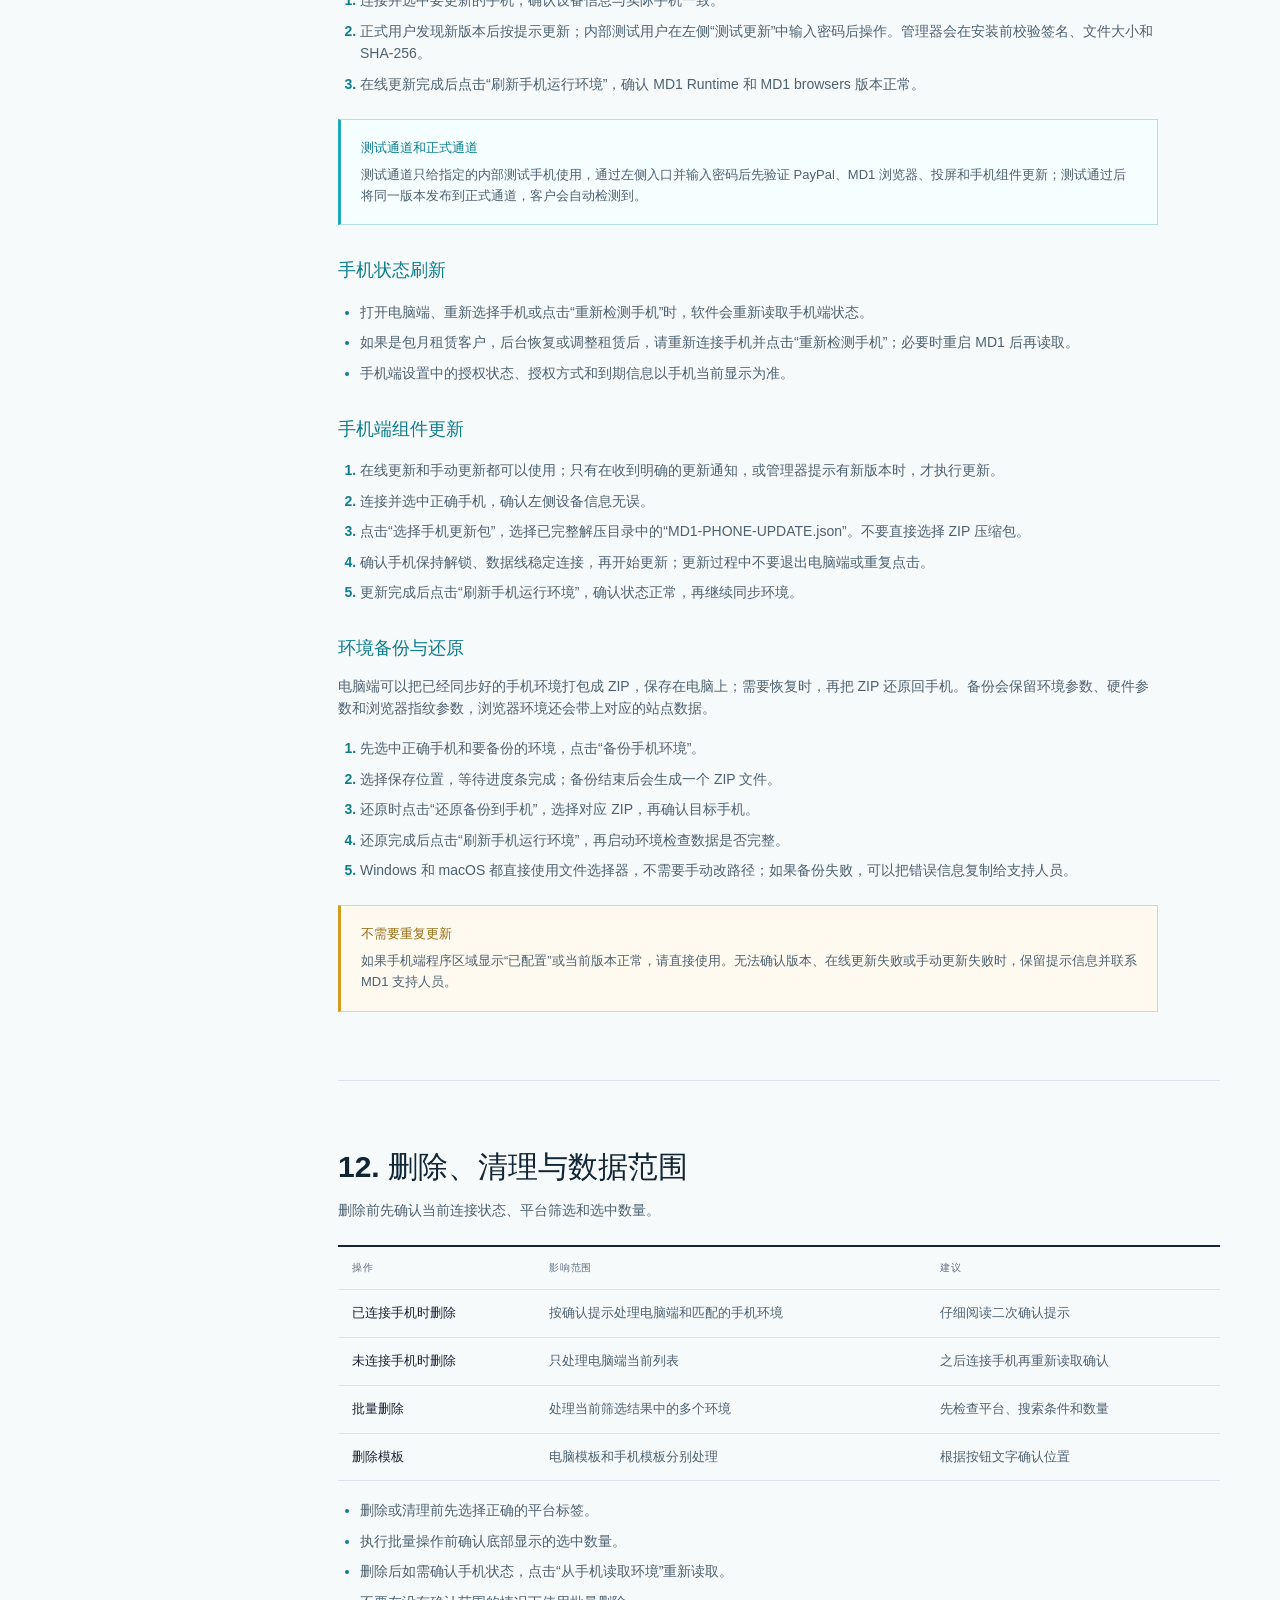
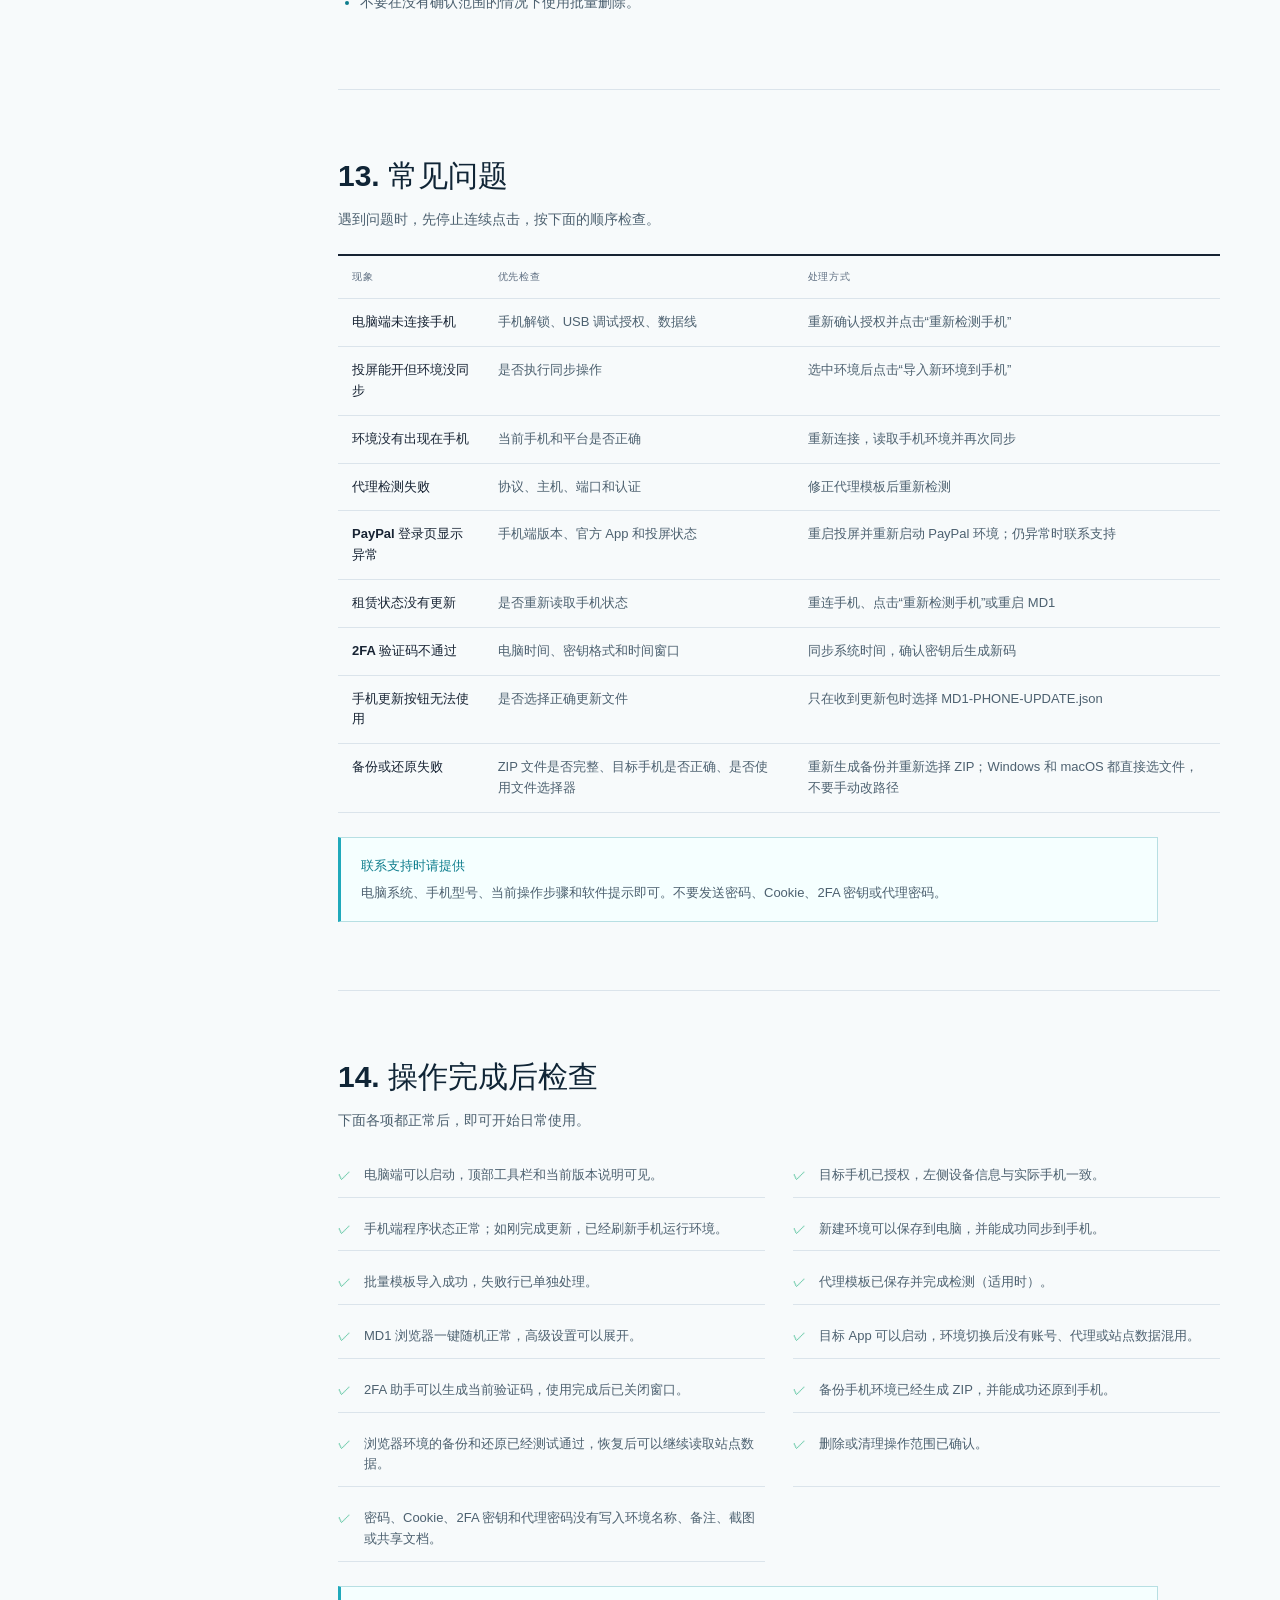
==== commit 4563bc0d: "Update downloads for desktop v0.1.12 and phone v0.1.41" ====
--- a/guide.html
+++ b/guide.html
@@ -40,7 +40,7 @@
 
     <section class="guide-toolbar">
       <div class="shell guide-toolbar-inner">
-        <span class="guide-toolbar-label">Windows 和 macOS 客户使用版 · v0.1.10 · 更新日期：2026 年 9 月 13 日</span>
+        <span class="guide-toolbar-label">Windows 客户使用版 · v0.1.12；手机端组件 · v0.1.41；macOS · v0.1.10 · 更新日期：2026 年 9 月 23 日</span>
         <div class="guide-toolbar-actions">
           <a class="button button-dark" href="guides/MD1系统使用指南-图文版-2026-08-31.docx" download>下载 Word 图文版 <span aria-hidden="true">↓</span></a>
           <a class="button button-quiet" href="index.html">返回官网 <span aria-hidden="true">↗</span></a>
@@ -305,8 +305,9 @@
             <li>内部测试手机使用左侧的“测试更新”入口，输入密码后才能检查和更新测试版；常规更新区域不提供测试/正式通道切换。</li>
             <li>在线更新需要网络连接；如果网络受限或在线更新失败，仍可从 GitHub Releases 下载完整包或桌面更新包，按原来的手动方式更新。</li>
           </ol>
-          <p><a class="text-link" href="https://github.com/weilonglee007/MD1-website/releases/tag/v0.1.10">打开 v0.1.10 公开下载页 ↗</a></p>
+          <p><a class="text-link" href="https://github.com/weilonglee007/MD1-website/releases/tag/v0.1.12">打开 v0.1.12 公开下载页 ↗</a></p>
           <h3>手机端在线更新</h3>
+          <p><a class="text-link" href="https://github.com/weilonglee007/MD1-website/releases/tag/phone-v0.1.41">打开手机端 v0.1.41 更新包下载页 ↗</a></p>
           <ol>
             <li>连接并选中要更新的手机，确认设备信息与实际手机一致。</li>
             <li>正式用户发现新版本后按提示更新；内部测试用户在左侧“测试更新”中输入密码后操作。管理器会在安装前校验签名、文件大小和 SHA-256。</li>
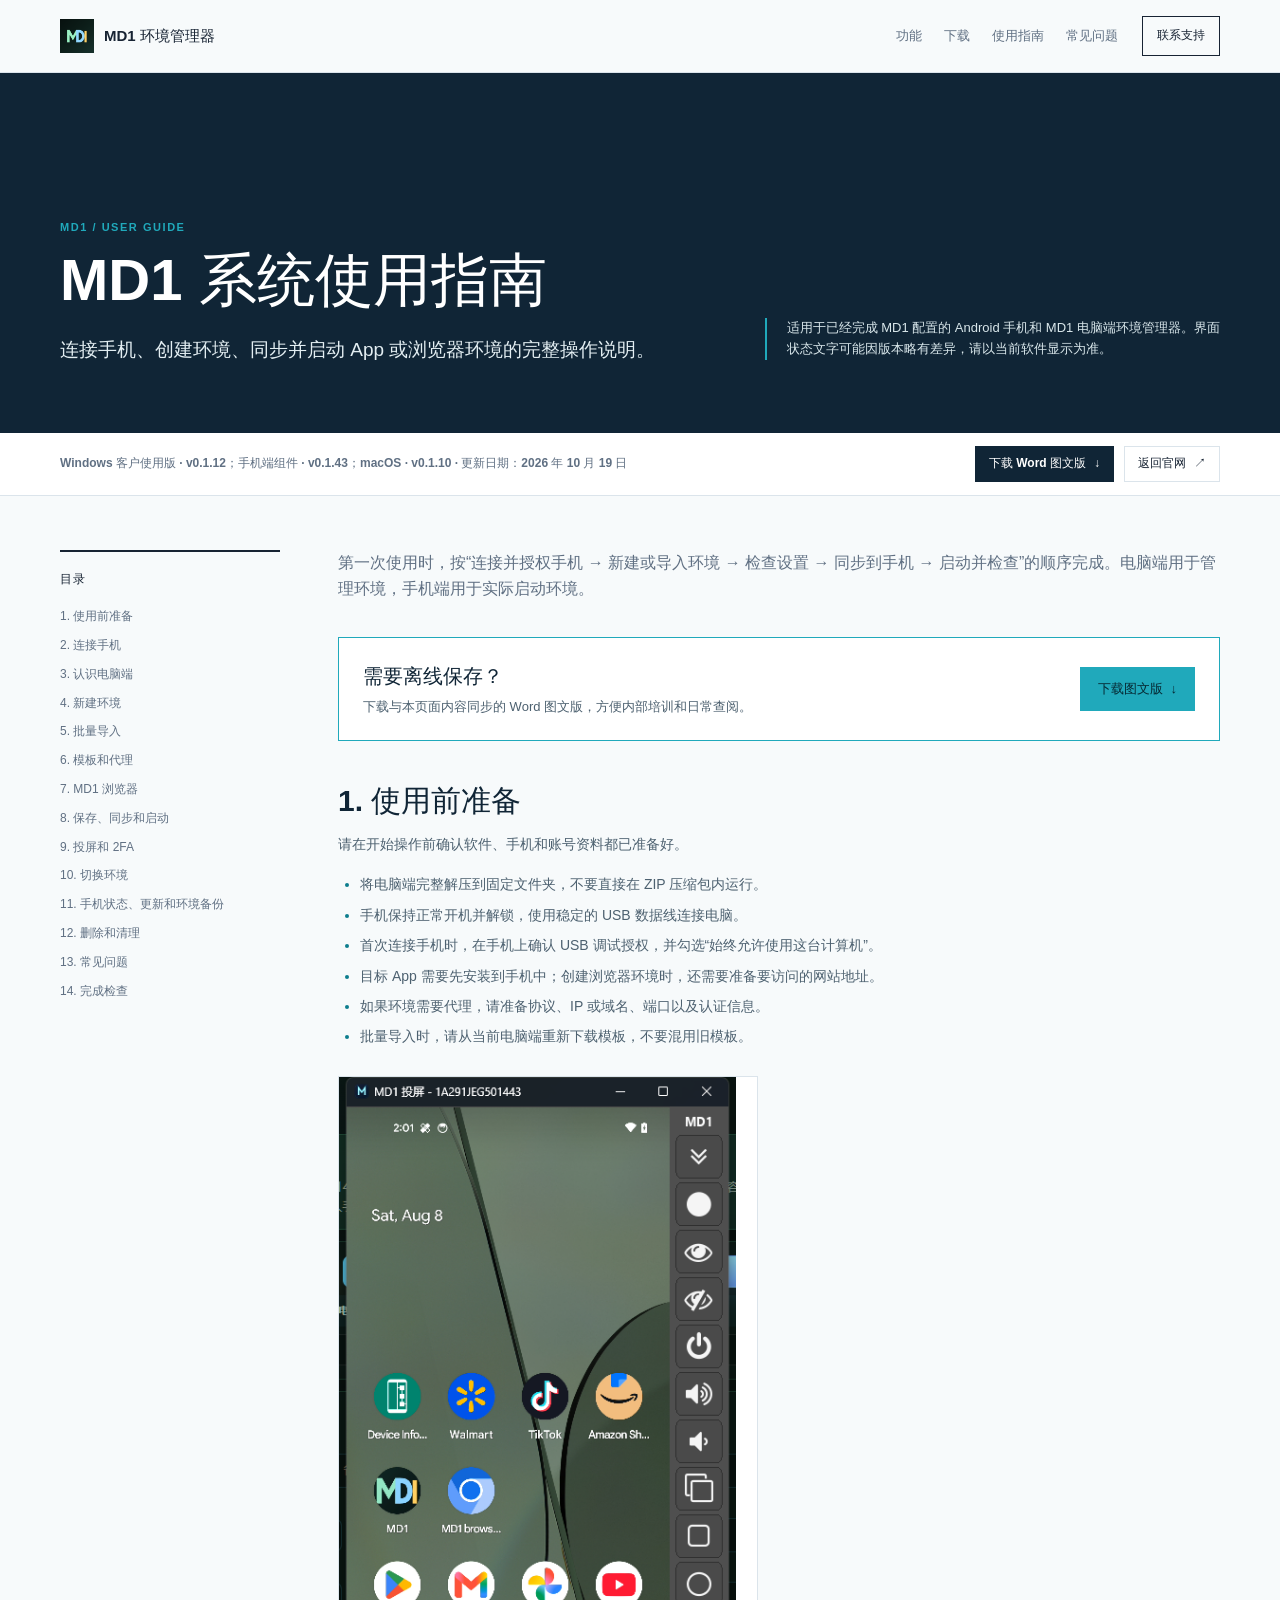
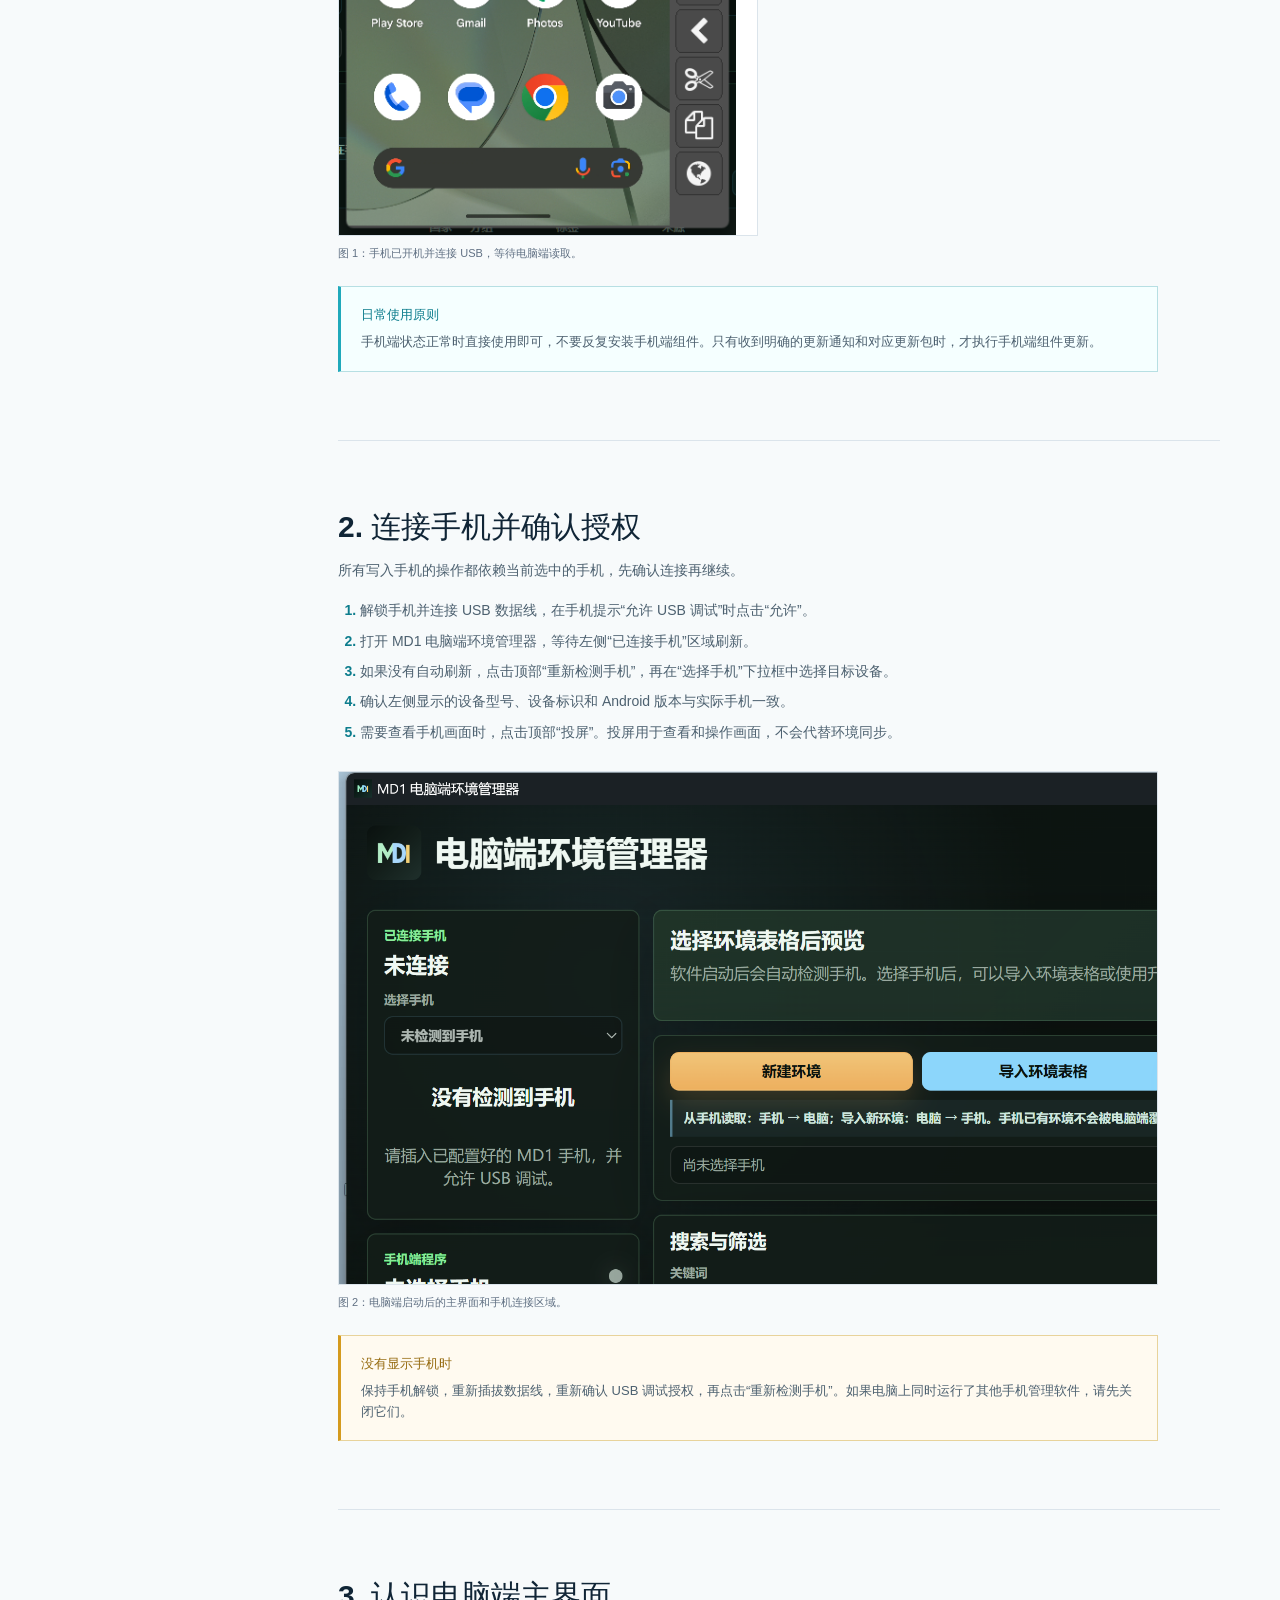
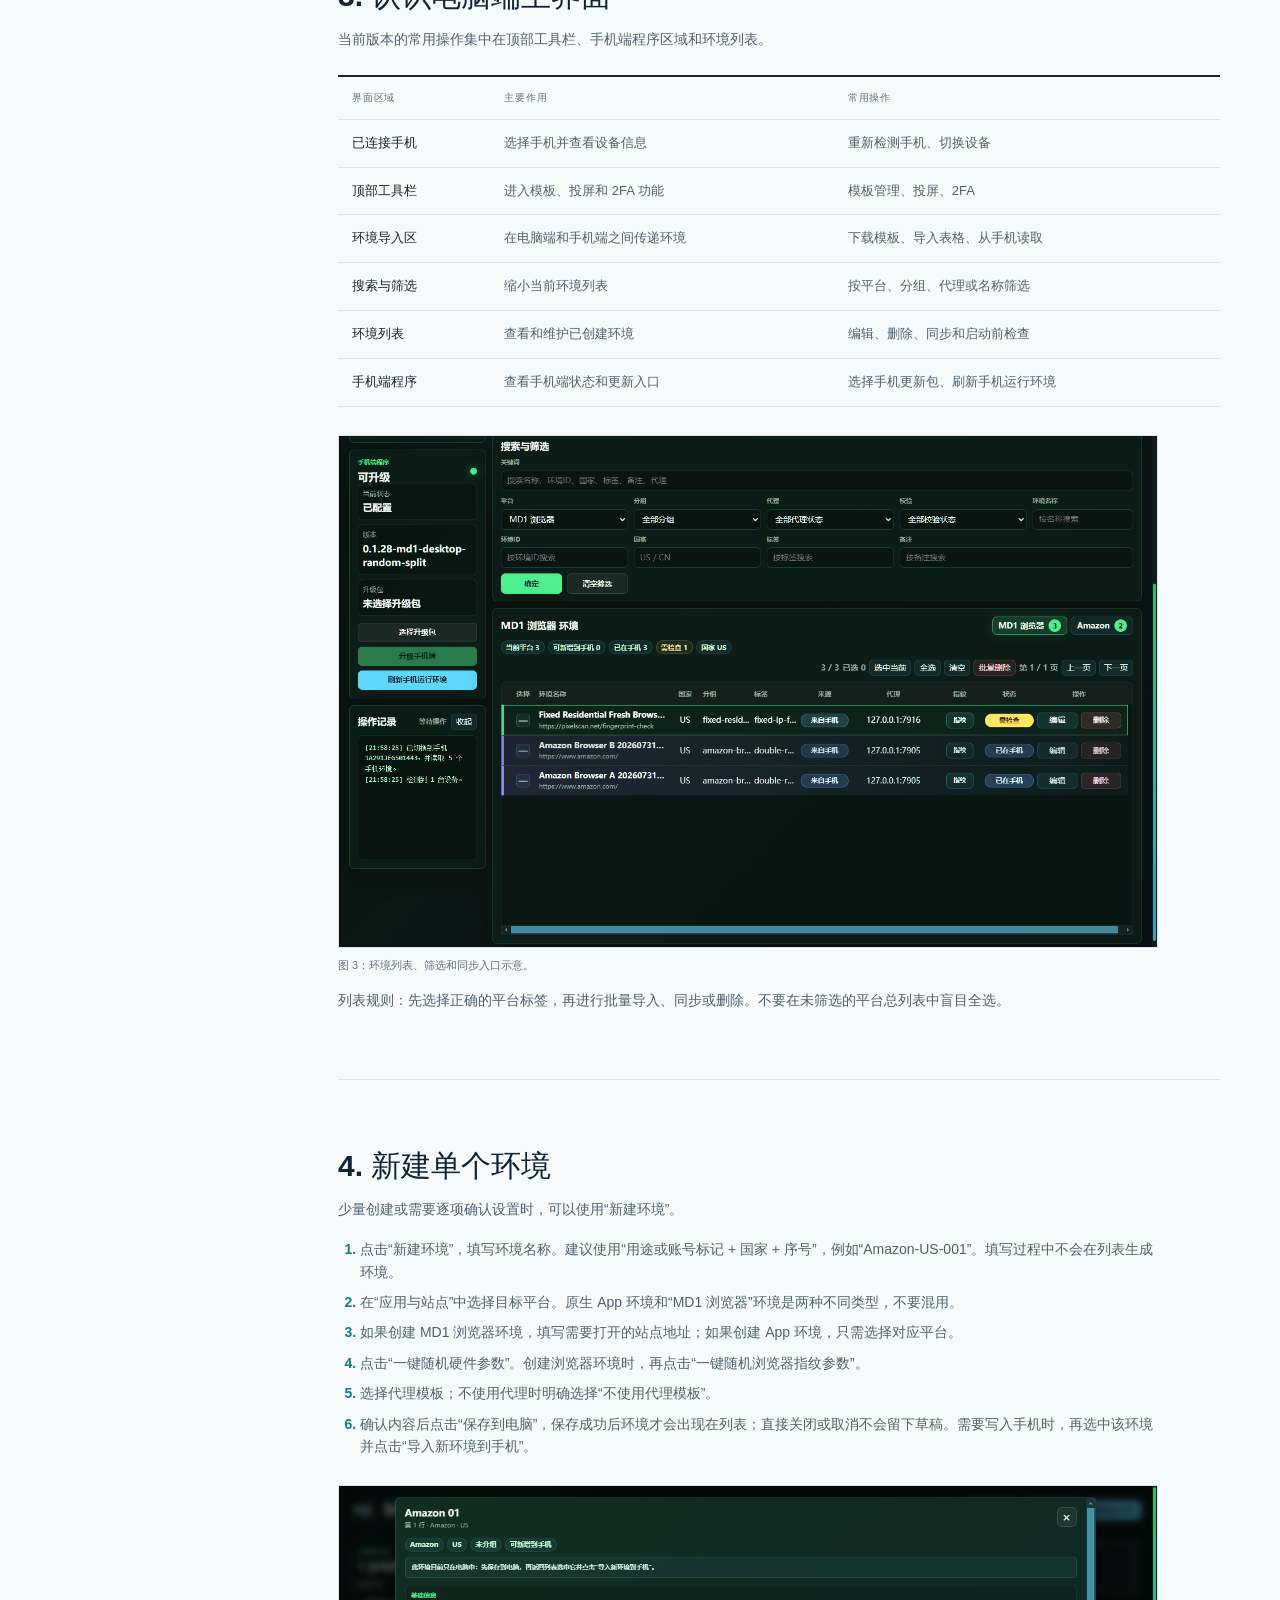
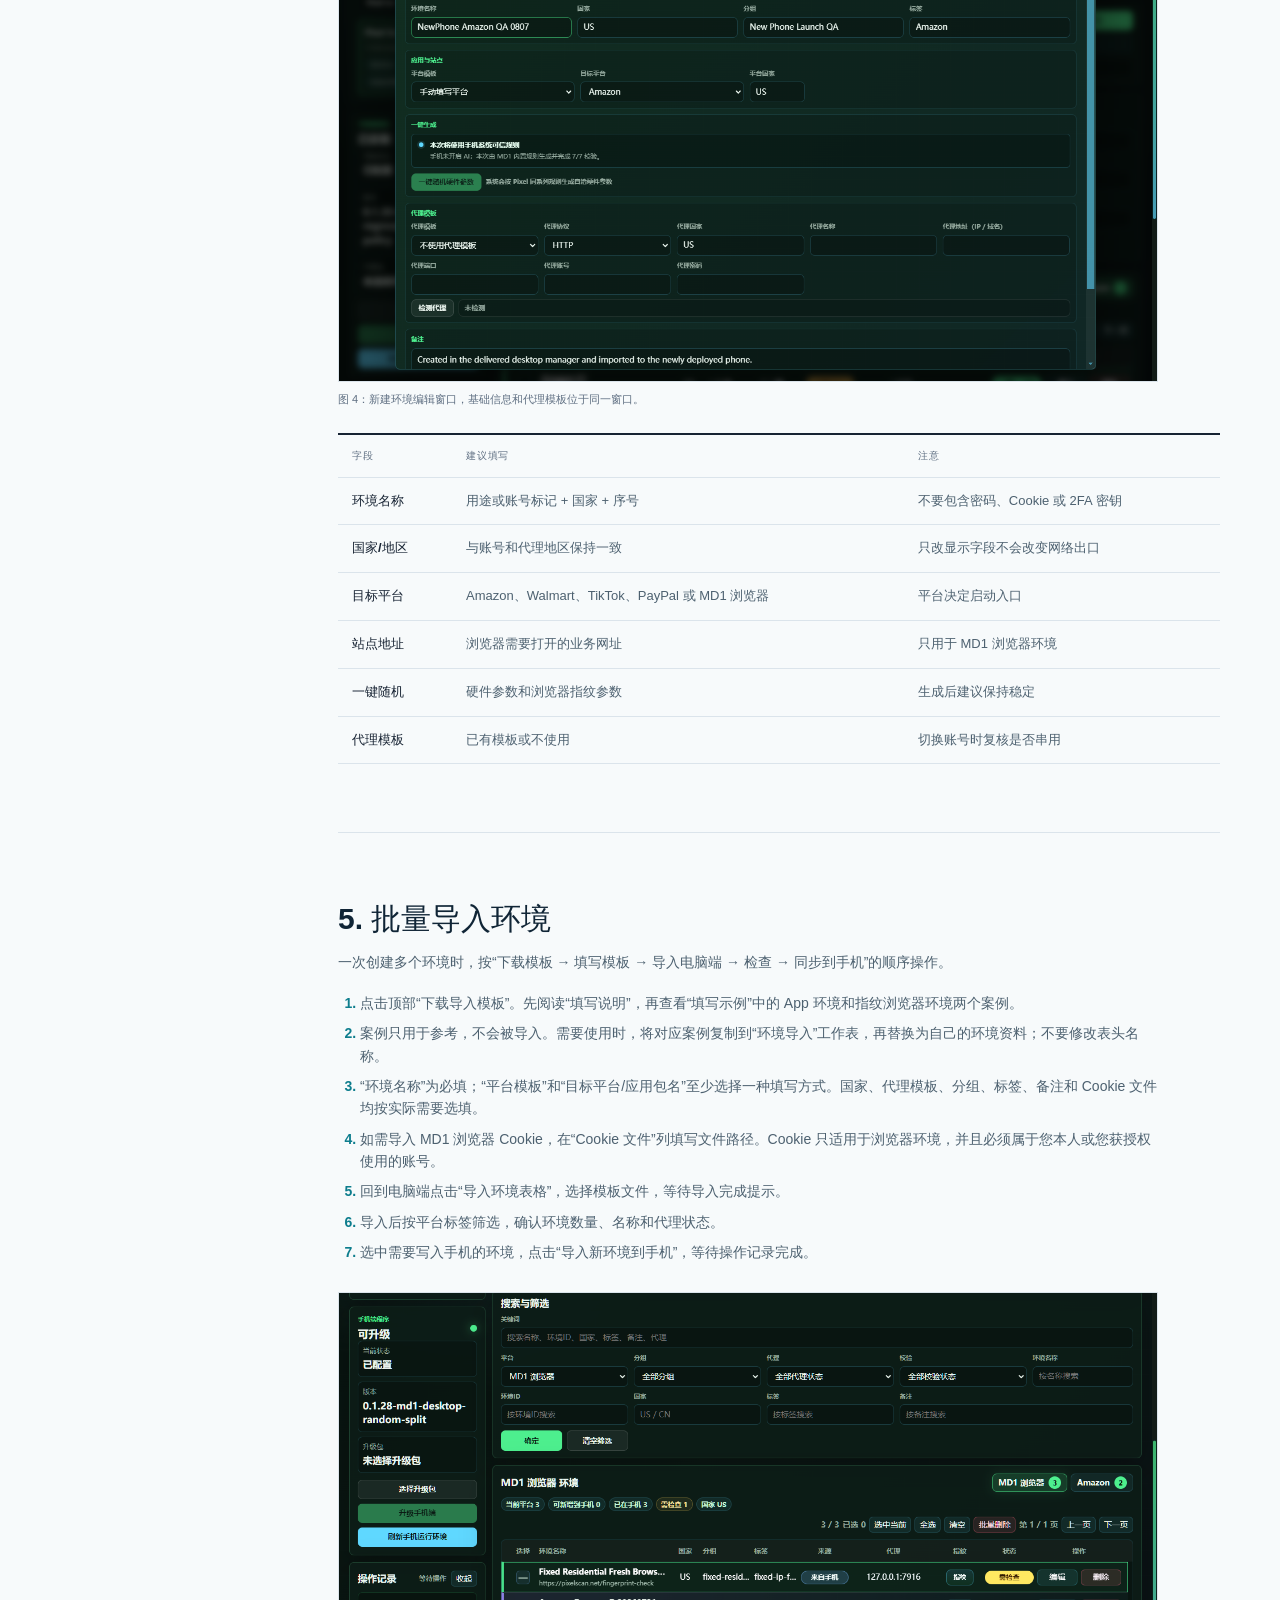
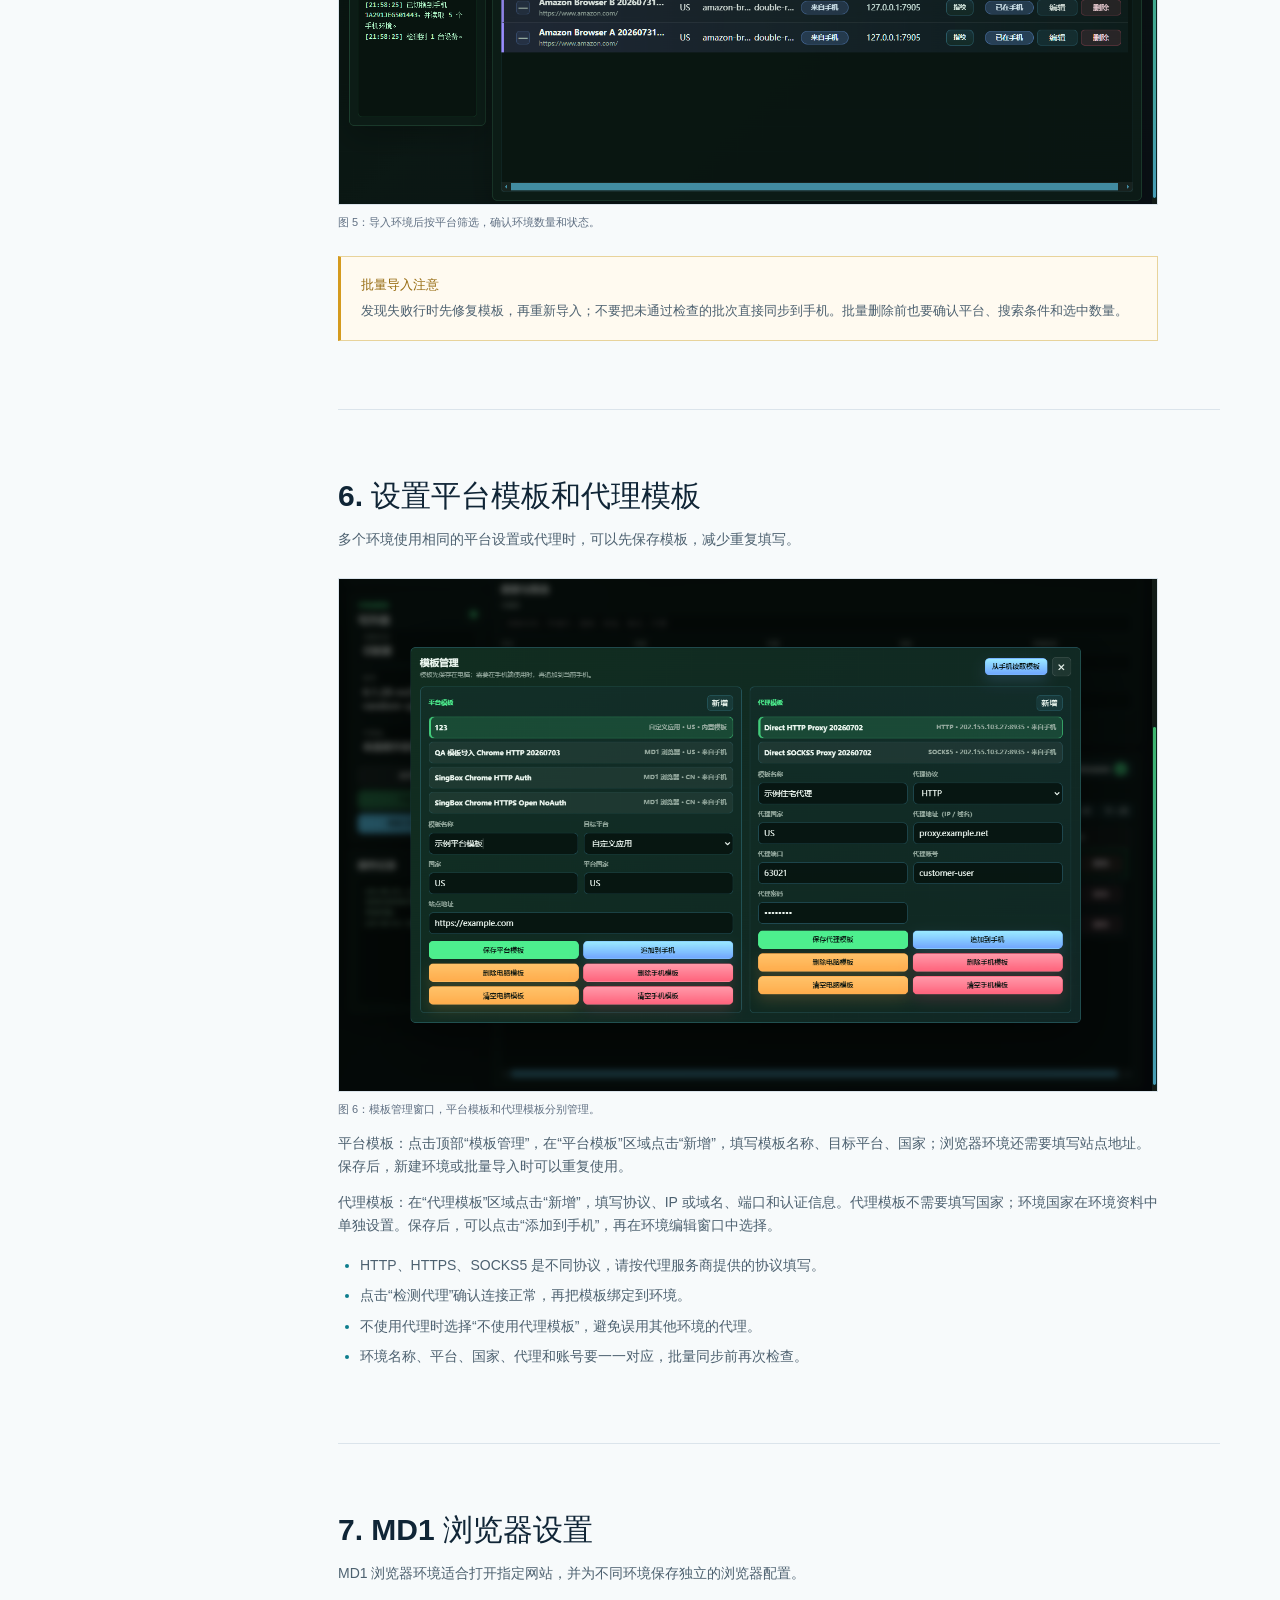
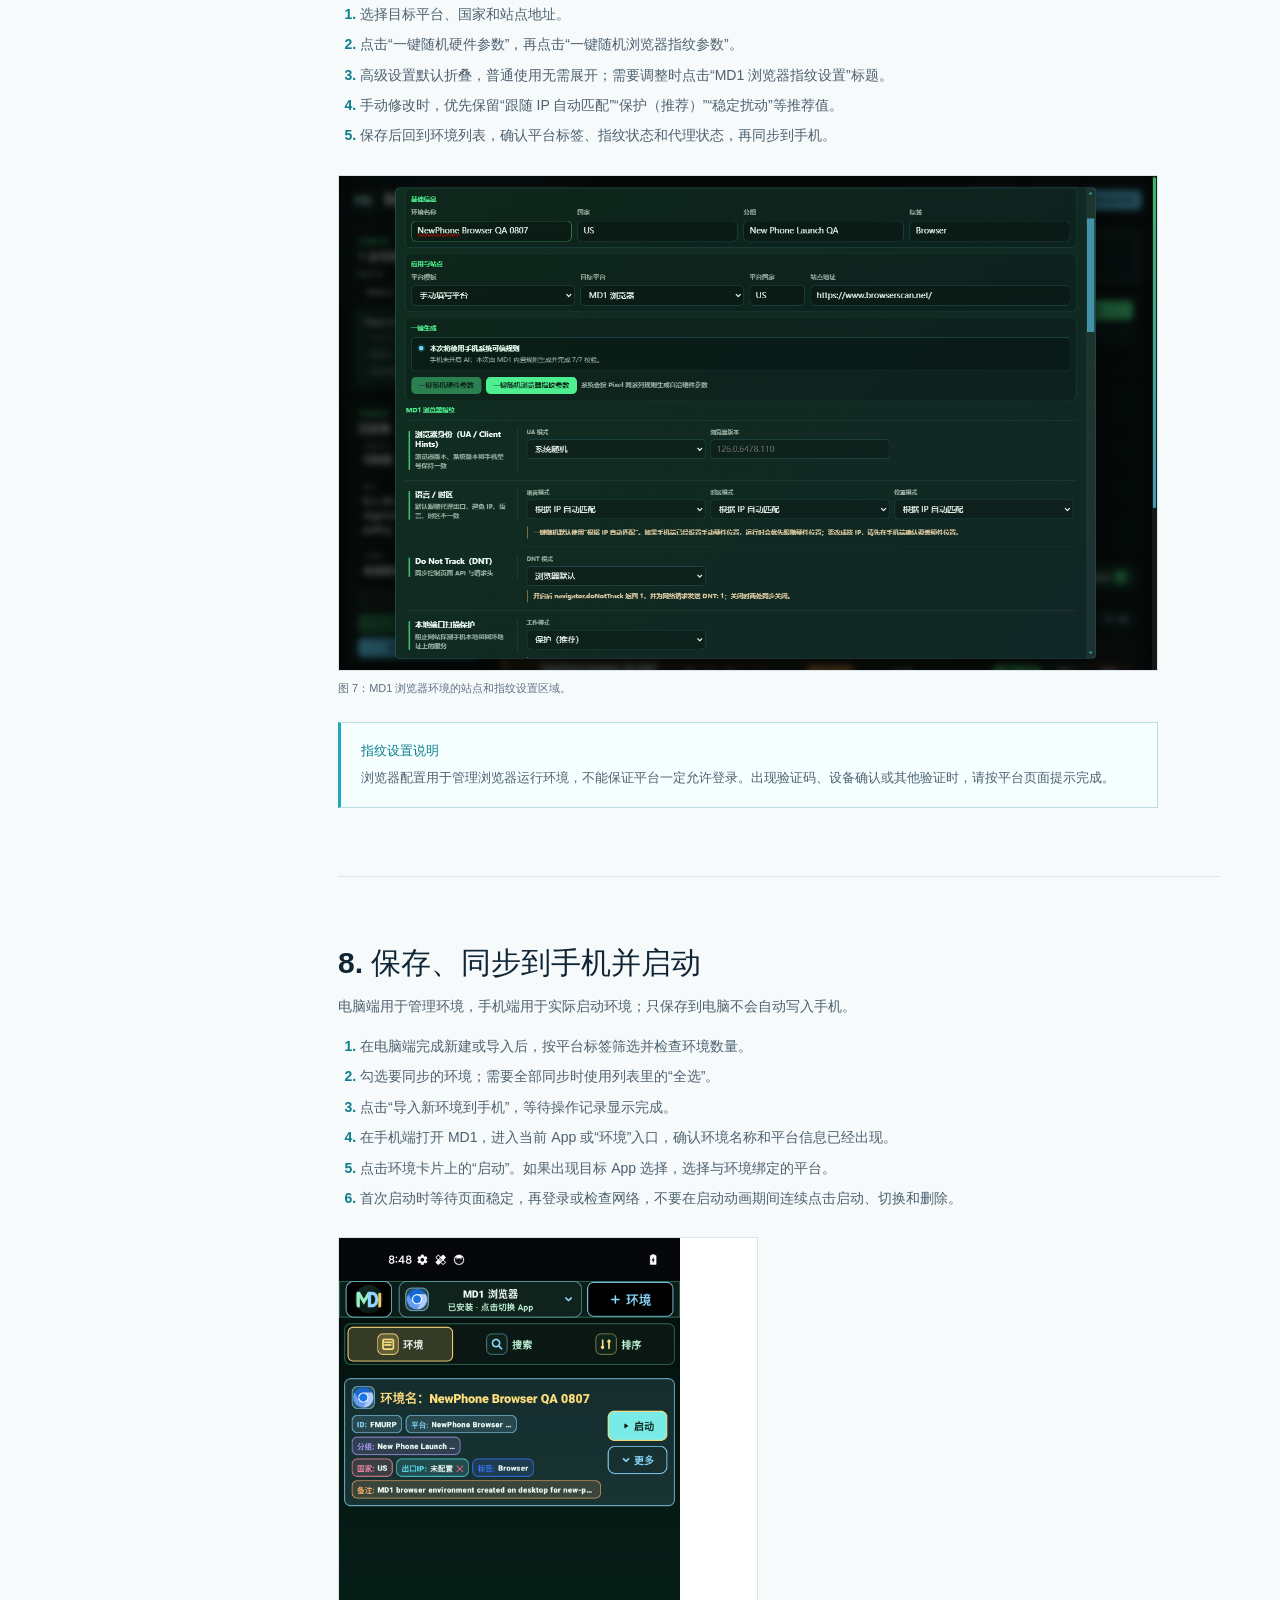
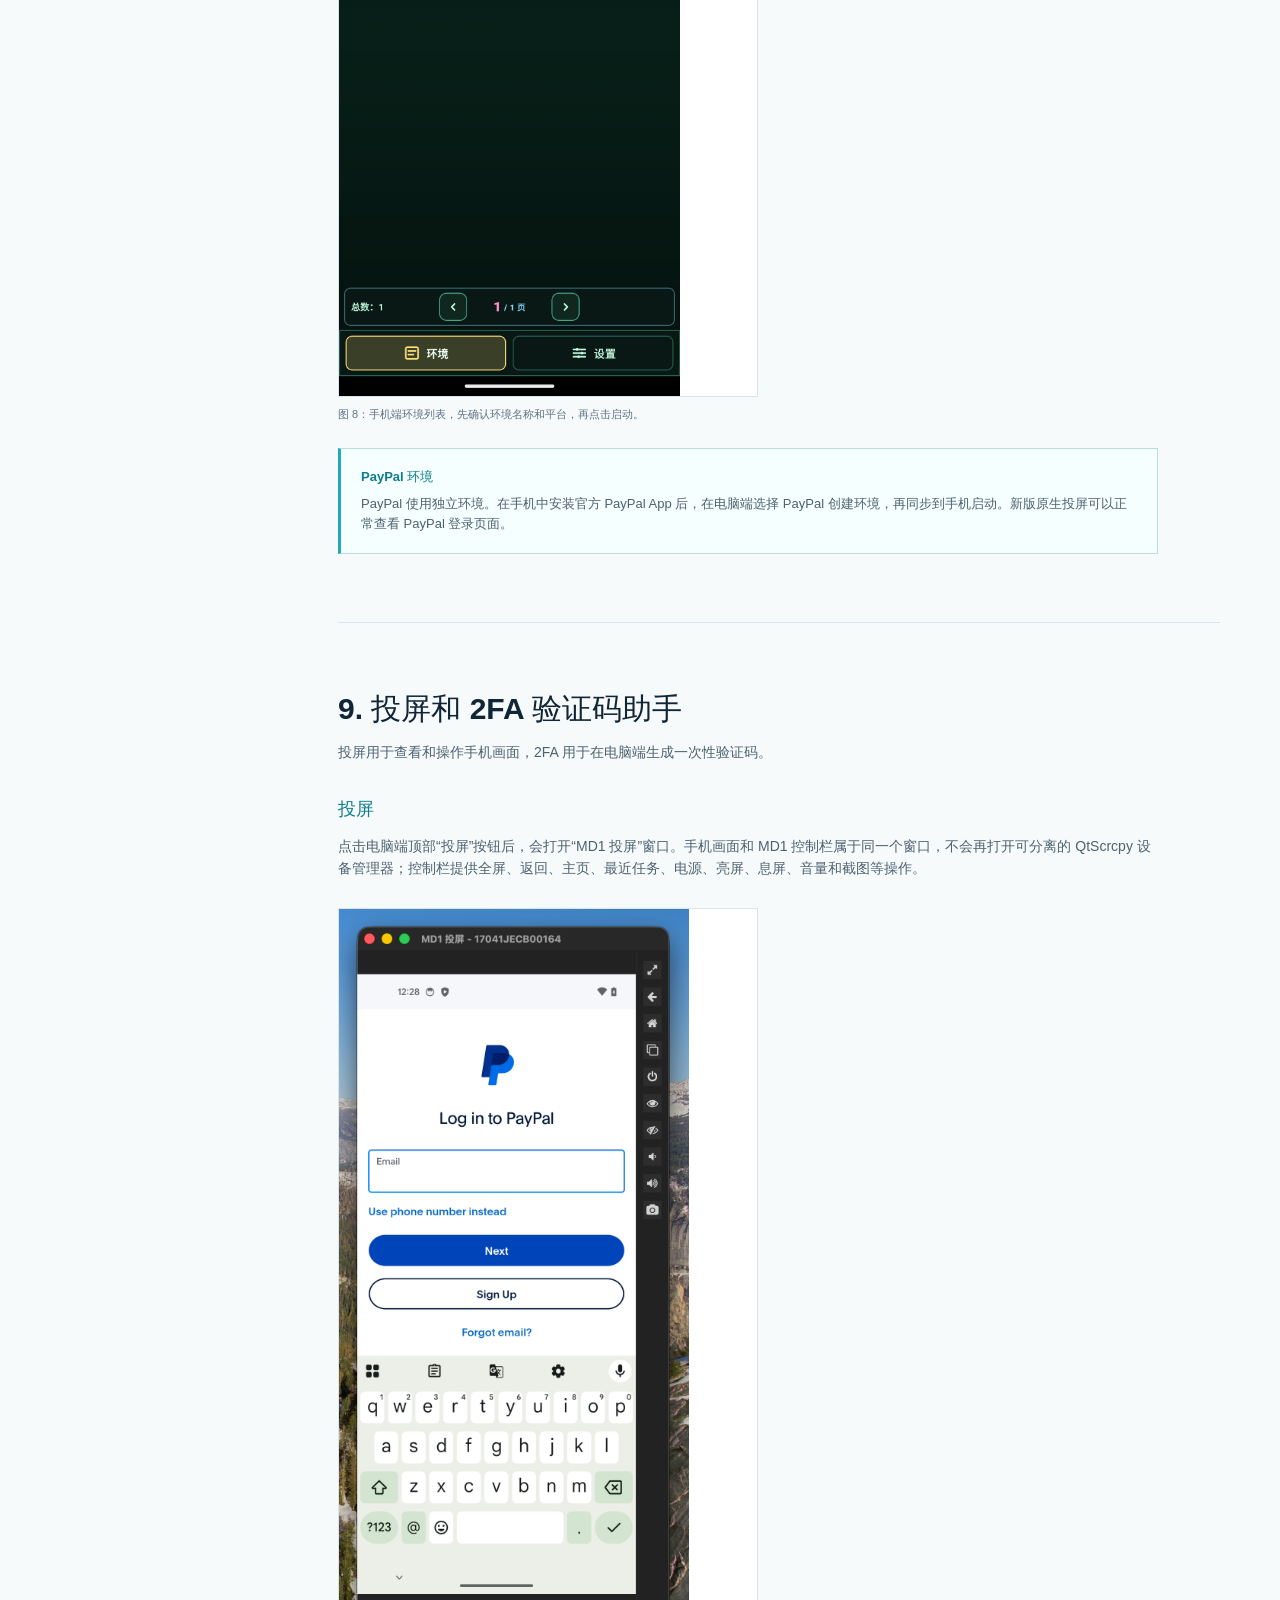
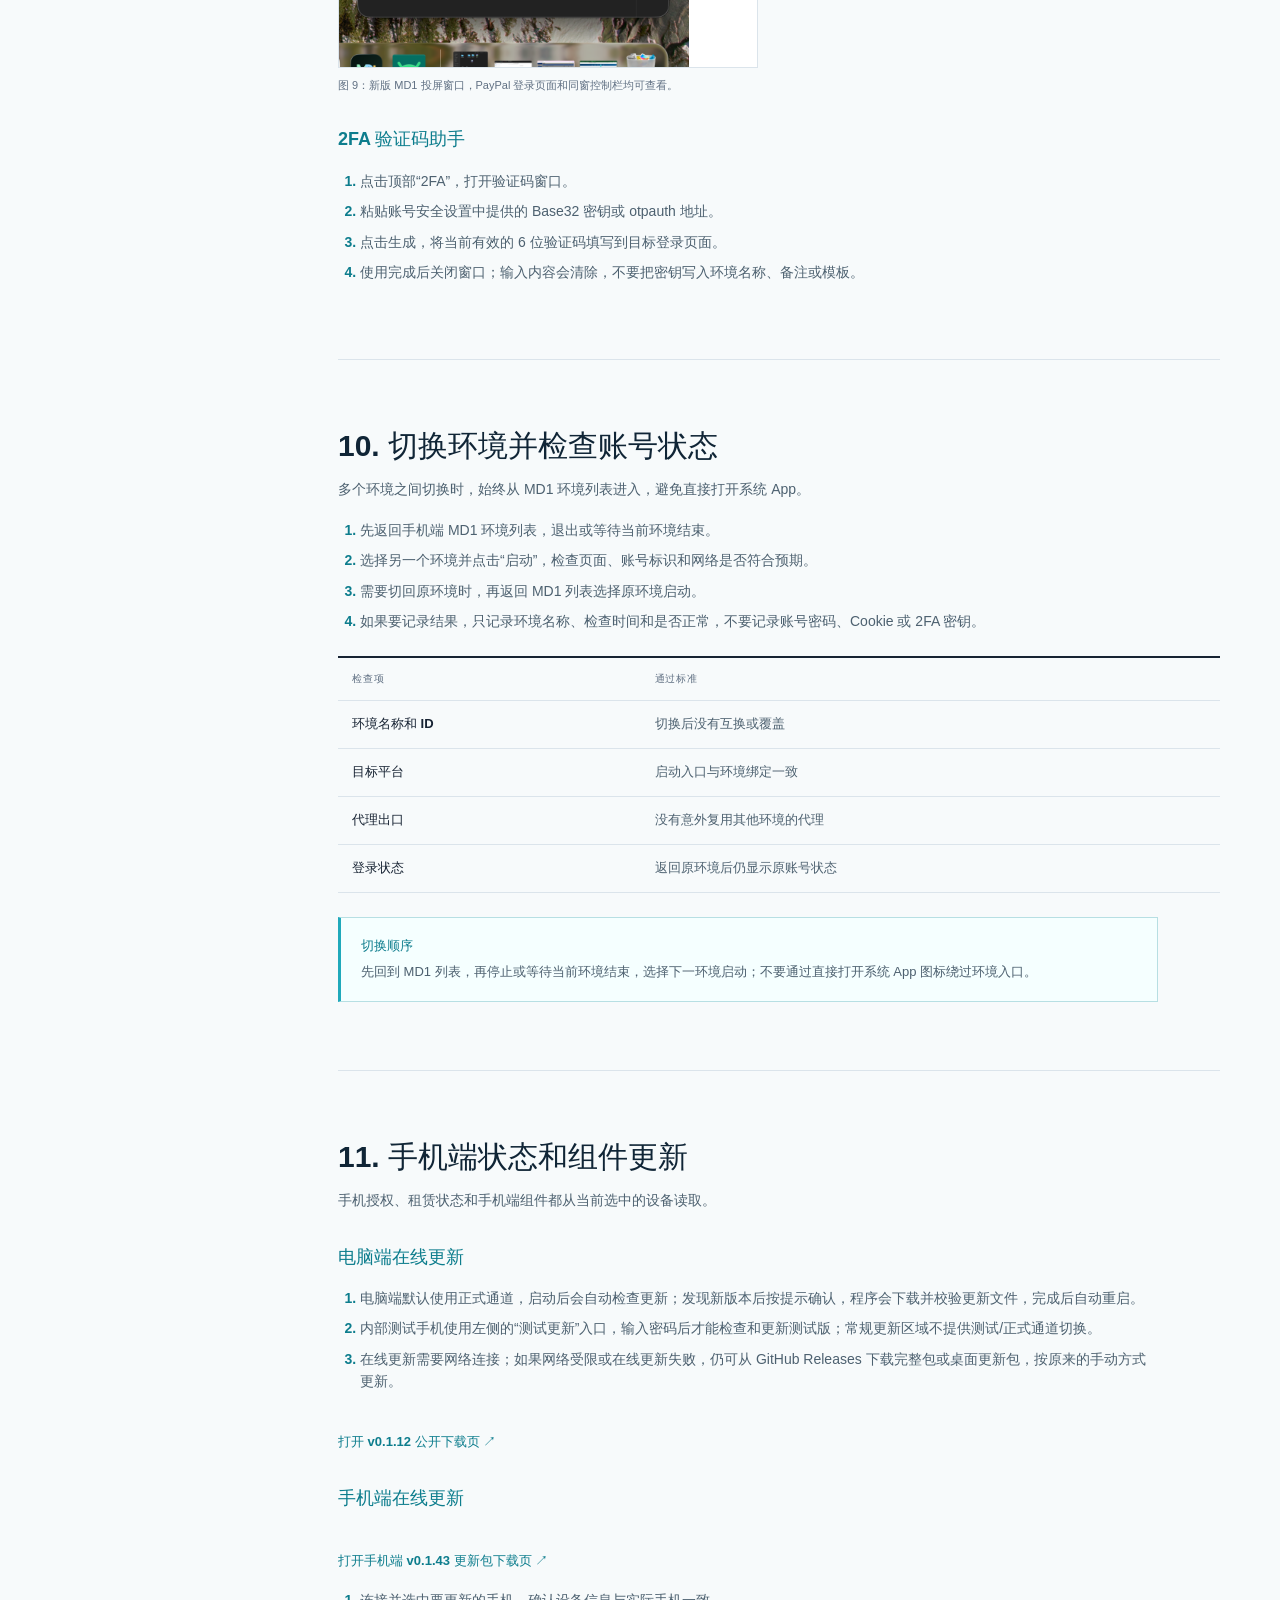
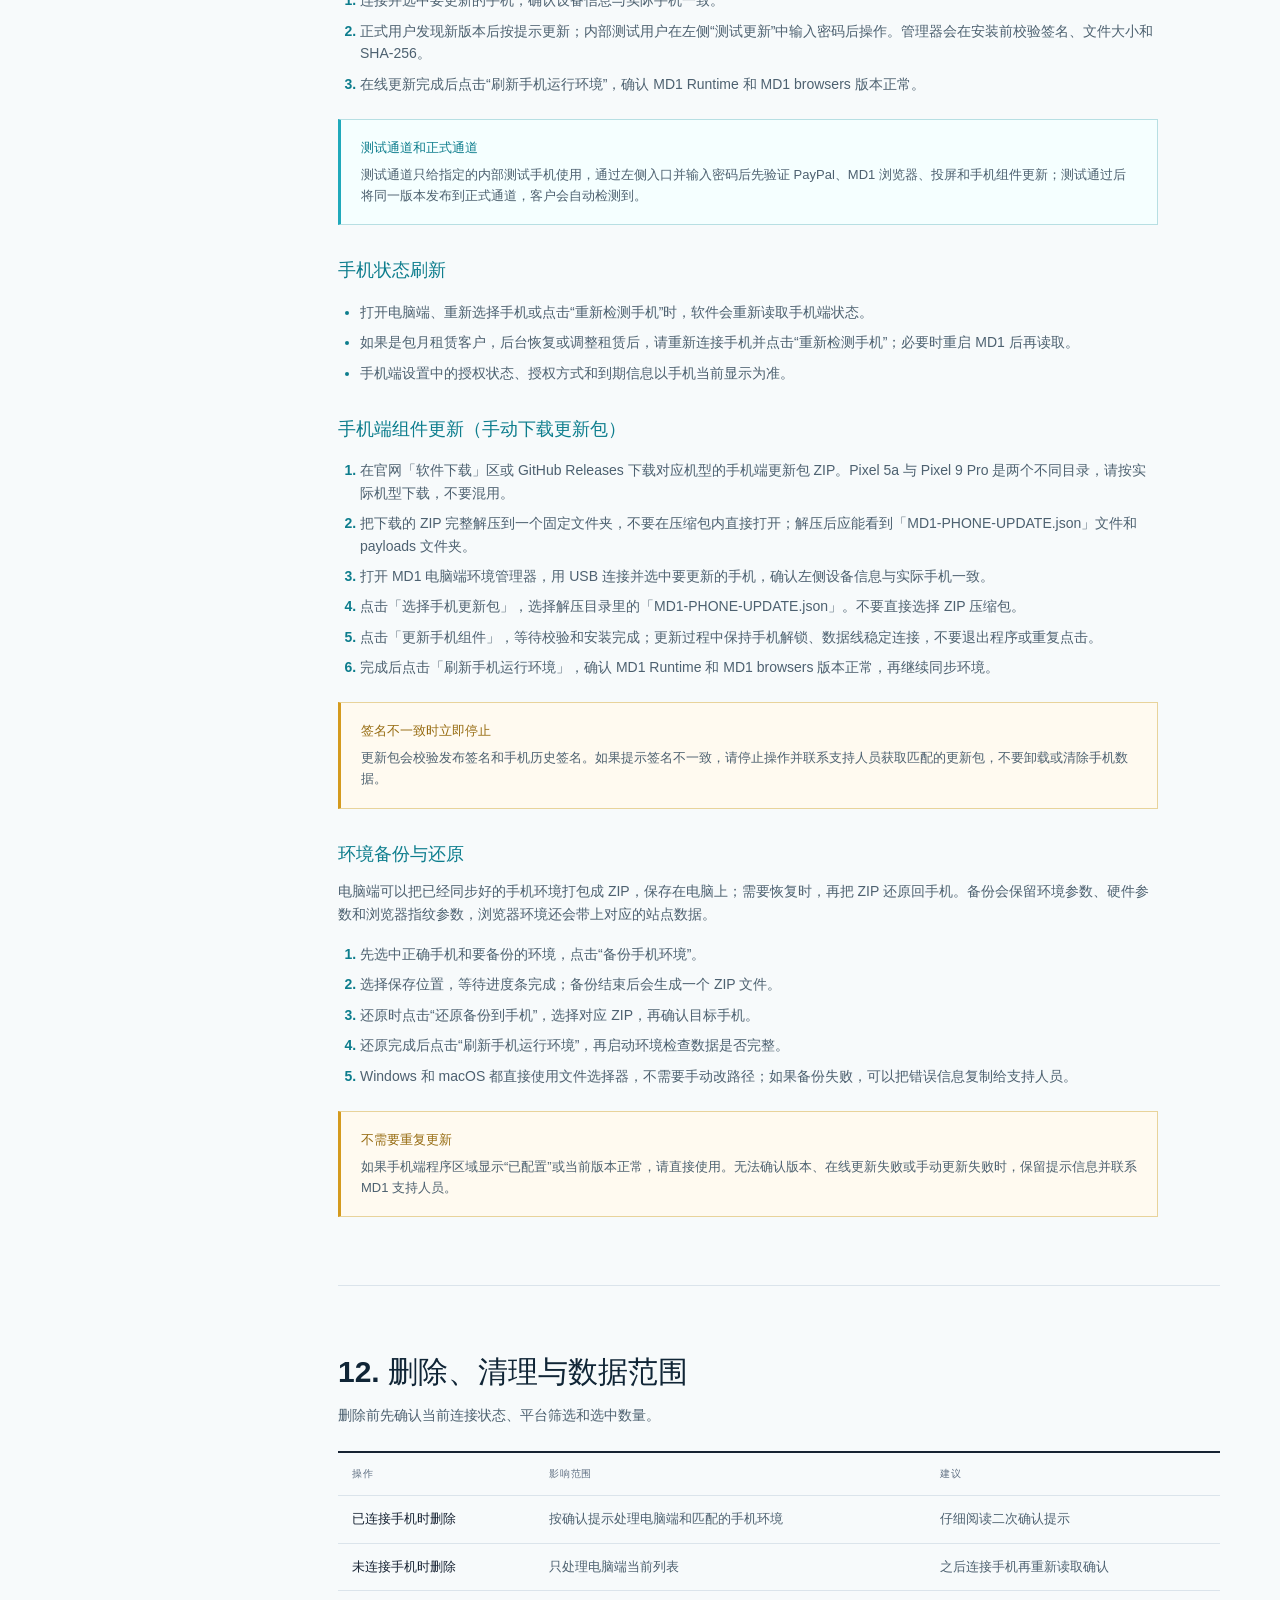
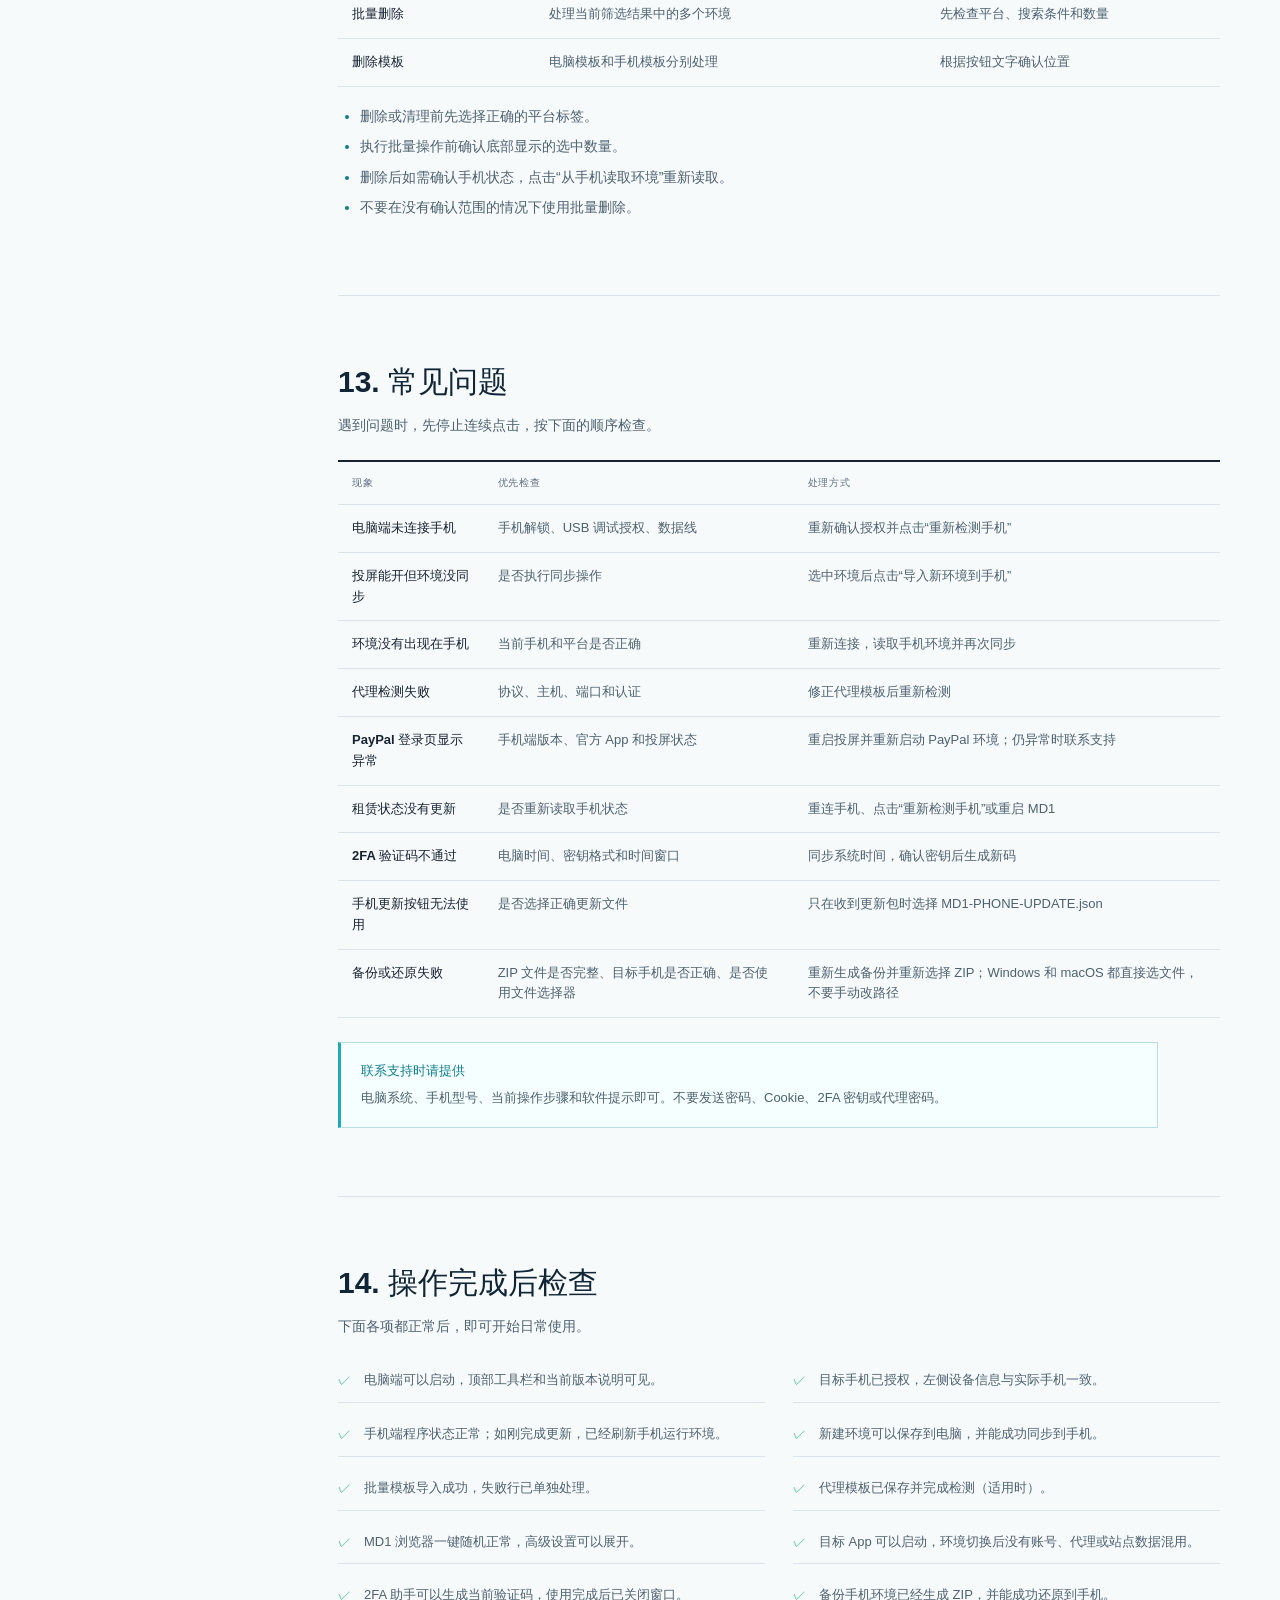
==== commit 4716519a: "Update v0.1.43 download links and phone update guide" ====
--- a/guide.html
+++ b/guide.html
@@ -40,7 +40,7 @@
 
     <section class="guide-toolbar">
       <div class="shell guide-toolbar-inner">
-        <span class="guide-toolbar-label">Windows 客户使用版 · v0.1.12；手机端组件 · v0.1.41；macOS · v0.1.10 · 更新日期：2026 年 9 月 23 日</span>
+        <span class="guide-toolbar-label">Windows 客户使用版 · v0.1.12；手机端组件 · v0.1.43；macOS · v0.1.10 · 更新日期：2026 年 10 月 19 日</span>
         <div class="guide-toolbar-actions">
           <a class="button button-dark" href="guides/MD1系统使用指南-图文版-2026-08-31.docx" download>下载 Word 图文版 <span aria-hidden="true">↓</span></a>
           <a class="button button-quiet" href="index.html">返回官网 <span aria-hidden="true">↗</span></a>
@@ -307,7 +307,7 @@
           </ol>
           <p><a class="text-link" href="https://github.com/weilonglee007/MD1-website/releases/tag/v0.1.12">打开 v0.1.12 公开下载页 ↗</a></p>
           <h3>手机端在线更新</h3>
-          <p><a class="text-link" href="https://github.com/weilonglee007/MD1-website/releases/tag/phone-v0.1.41">打开手机端 v0.1.41 更新包下载页 ↗</a></p>
+          <p><a class="text-link" href="https://github.com/weilonglee007/MD1-website/releases/tag/phone-v0.1.43">打开手机端 v0.1.43 更新包下载页 ↗</a></p>
           <ol>
             <li>连接并选中要更新的手机，确认设备信息与实际手机一致。</li>
             <li>正式用户发现新版本后按提示更新；内部测试用户在左侧“测试更新”中输入密码后操作。管理器会在安装前校验签名、文件大小和 SHA-256。</li>
@@ -323,14 +323,19 @@
             <li>如果是包月租赁客户，后台恢复或调整租赁后，请重新连接手机并点击“重新检测手机”；必要时重启 MD1 后再读取。</li>
             <li>手机端设置中的授权状态、授权方式和到期信息以手机当前显示为准。</li>
           </ul>
-          <h3>手机端组件更新</h3>
-          <ol>
-            <li>在线更新和手动更新都可以使用；只有在收到明确的更新通知，或管理器提示有新版本时，才执行更新。</li>
-            <li>连接并选中正确手机，确认左侧设备信息无误。</li>
-            <li>点击“选择手机更新包”，选择已完整解压目录中的“MD1-PHONE-UPDATE.json”。不要直接选择 ZIP 压缩包。</li>
-            <li>确认手机保持解锁、数据线稳定连接，再开始更新；更新过程中不要退出电脑端或重复点击。</li>
-            <li>更新完成后点击“刷新手机运行环境”，确认状态正常，再继续同步环境。</li>
-          </ol>
+          <h3>手机端组件更新（手动下载更新包）</h3>
+          <ol>
+            <li>在官网「软件下载」区或 GitHub Releases 下载对应机型的手机端更新包 ZIP。Pixel 5a 与 Pixel 9 Pro 是两个不同目录，请按实际机型下载，不要混用。</li>
+            <li>把下载的 ZIP 完整解压到一个固定文件夹，不要在压缩包内直接打开；解压后应能看到「MD1-PHONE-UPDATE.json」文件和 payloads 文件夹。</li>
+            <li>打开 MD1 电脑端环境管理器，用 USB 连接并选中要更新的手机，确认左侧设备信息与实际手机一致。</li>
+            <li>点击「选择手机更新包」，选择解压目录里的「MD1-PHONE-UPDATE.json」。不要直接选择 ZIP 压缩包。</li>
+            <li>点击「更新手机组件」，等待校验和安装完成；更新过程中保持手机解锁、数据线稳定连接，不要退出程序或重复点击。</li>
+            <li>完成后点击「刷新手机运行环境」，确认 MD1 Runtime 和 MD1 browsers 版本正常，再继续同步环境。</li>
+          </ol>
+          <div class="guide-callout warning">
+            <strong>签名不一致时立即停止</strong>
+            <p>更新包会校验发布签名和手机历史签名。如果提示签名不一致，请停止操作并联系支持人员获取匹配的更新包，不要卸载或清除手机数据。</p>
+          </div>
           <h3>环境备份与还原</h3>
           <p>电脑端可以把已经同步好的手机环境打包成 ZIP，保存在电脑上；需要恢复时，再把 ZIP 还原回手机。备份会保留环境参数、硬件参数和浏览器指纹参数，浏览器环境还会带上对应的站点数据。</p>
           <ol>
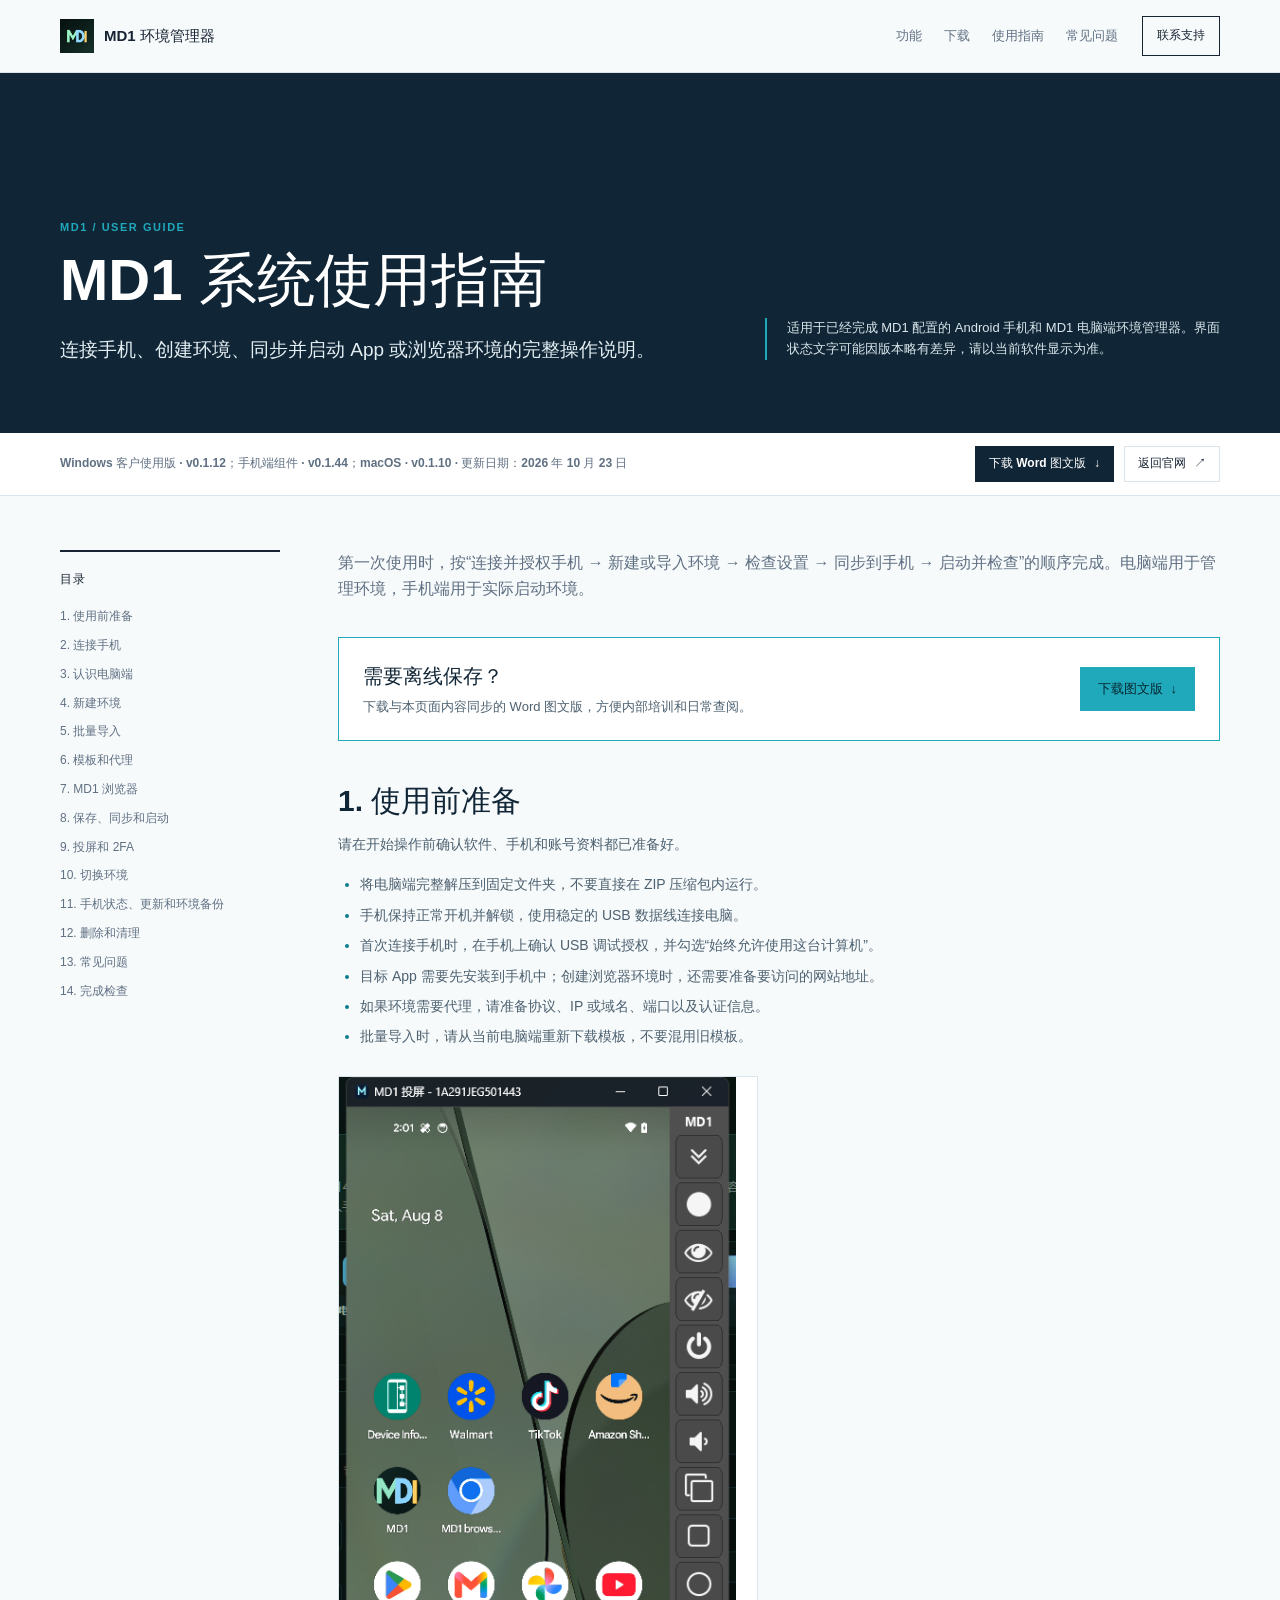
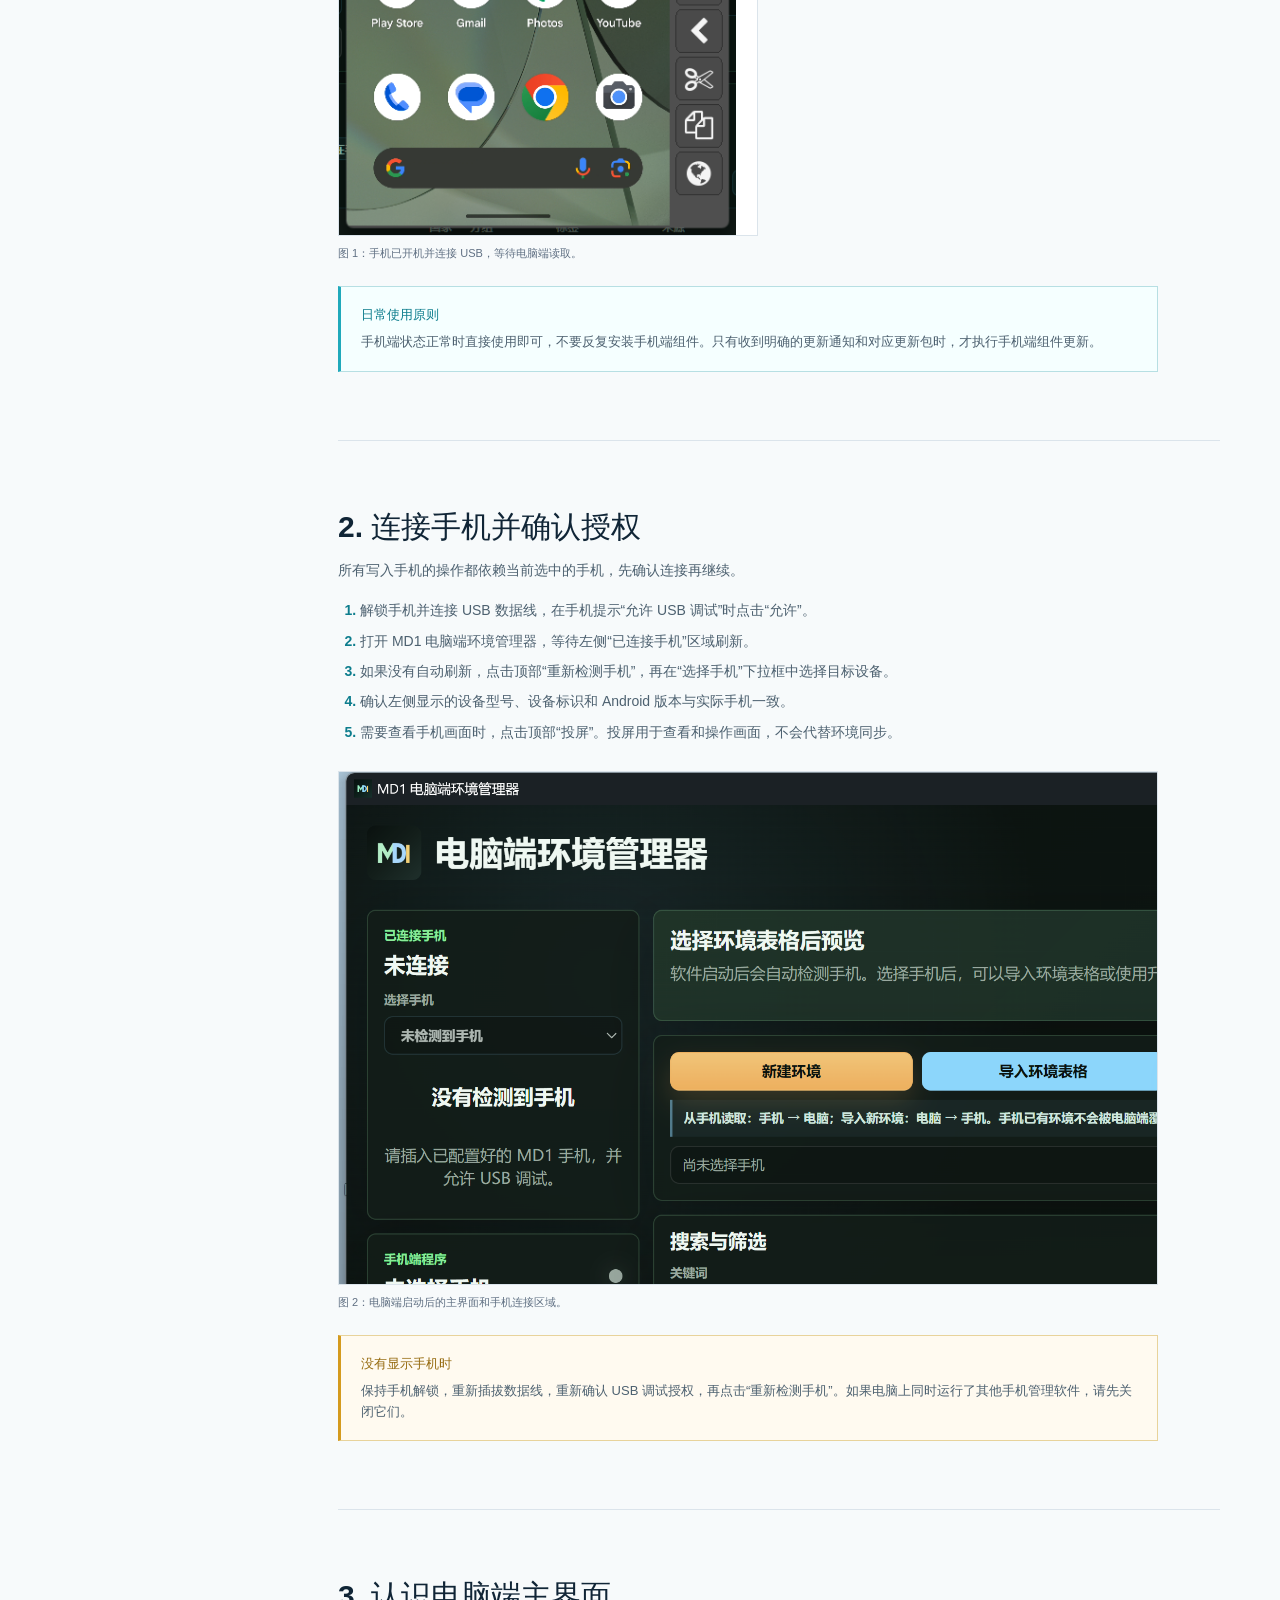
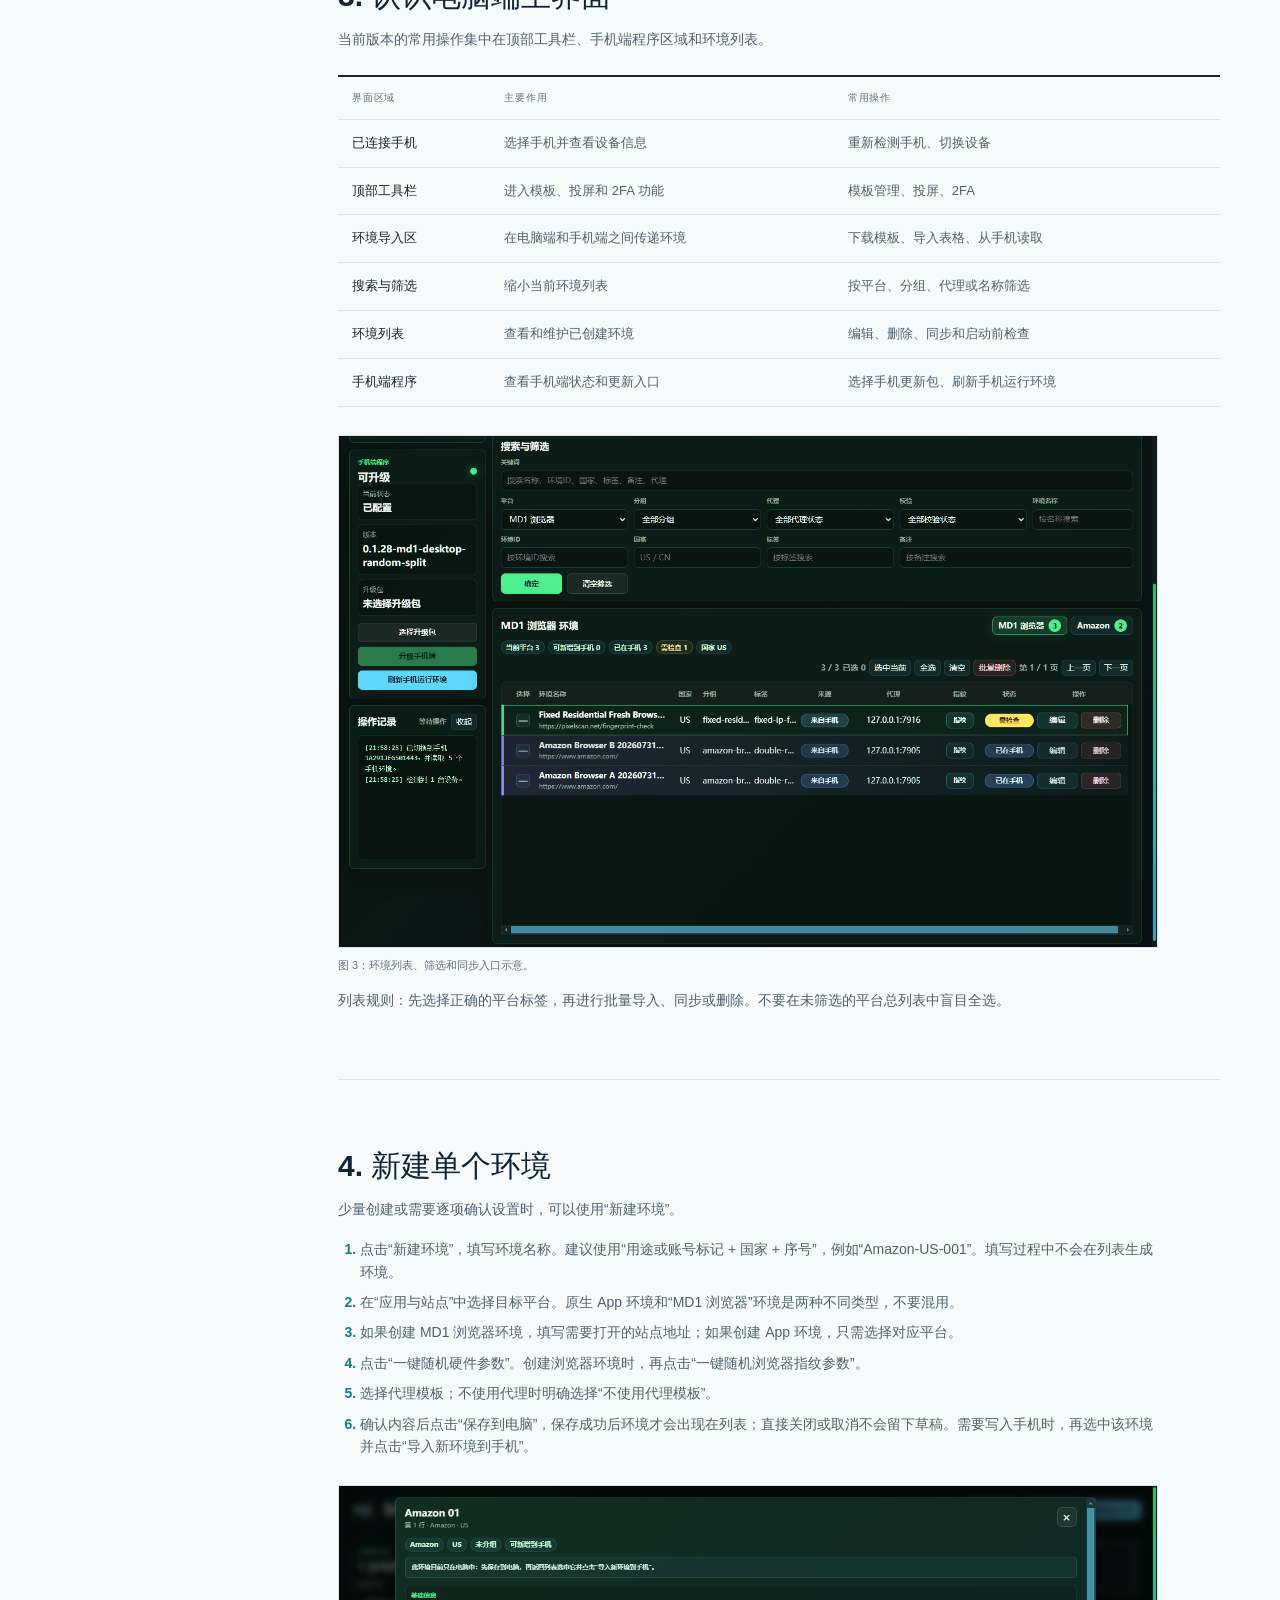
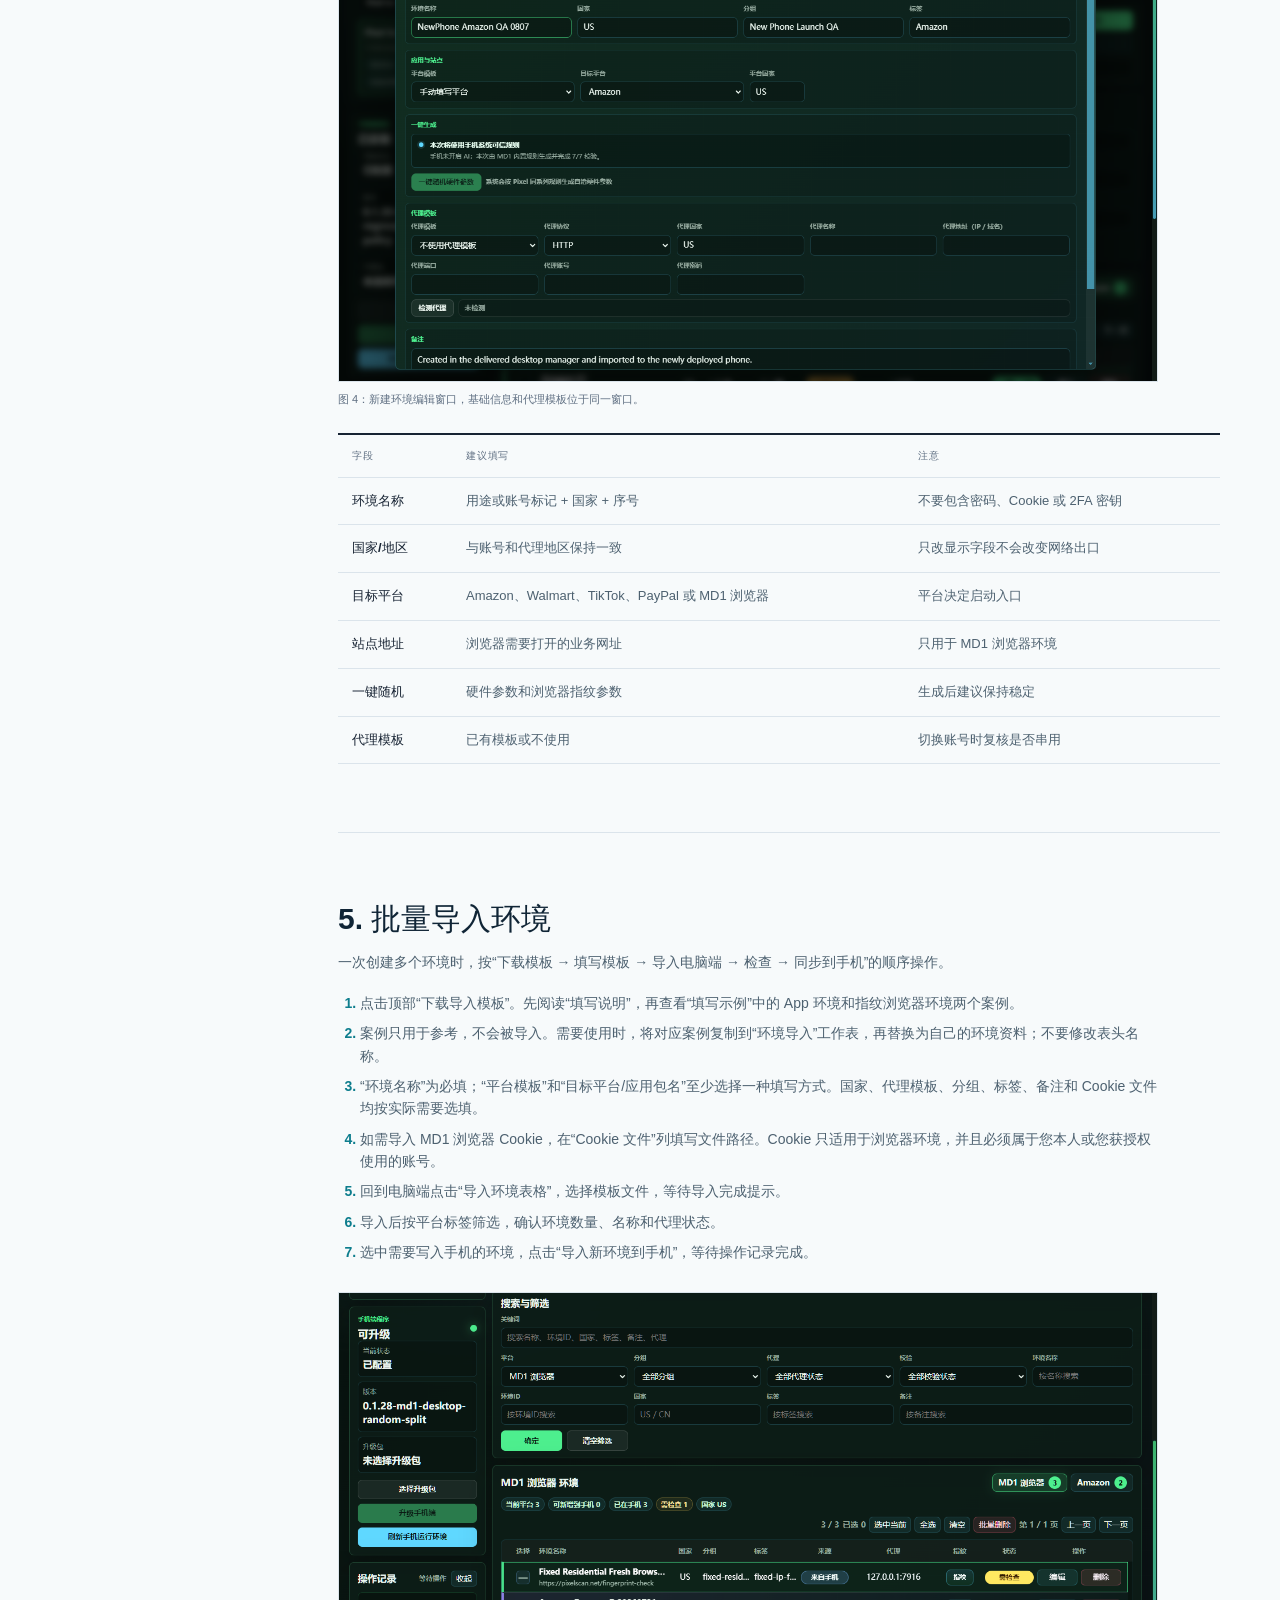
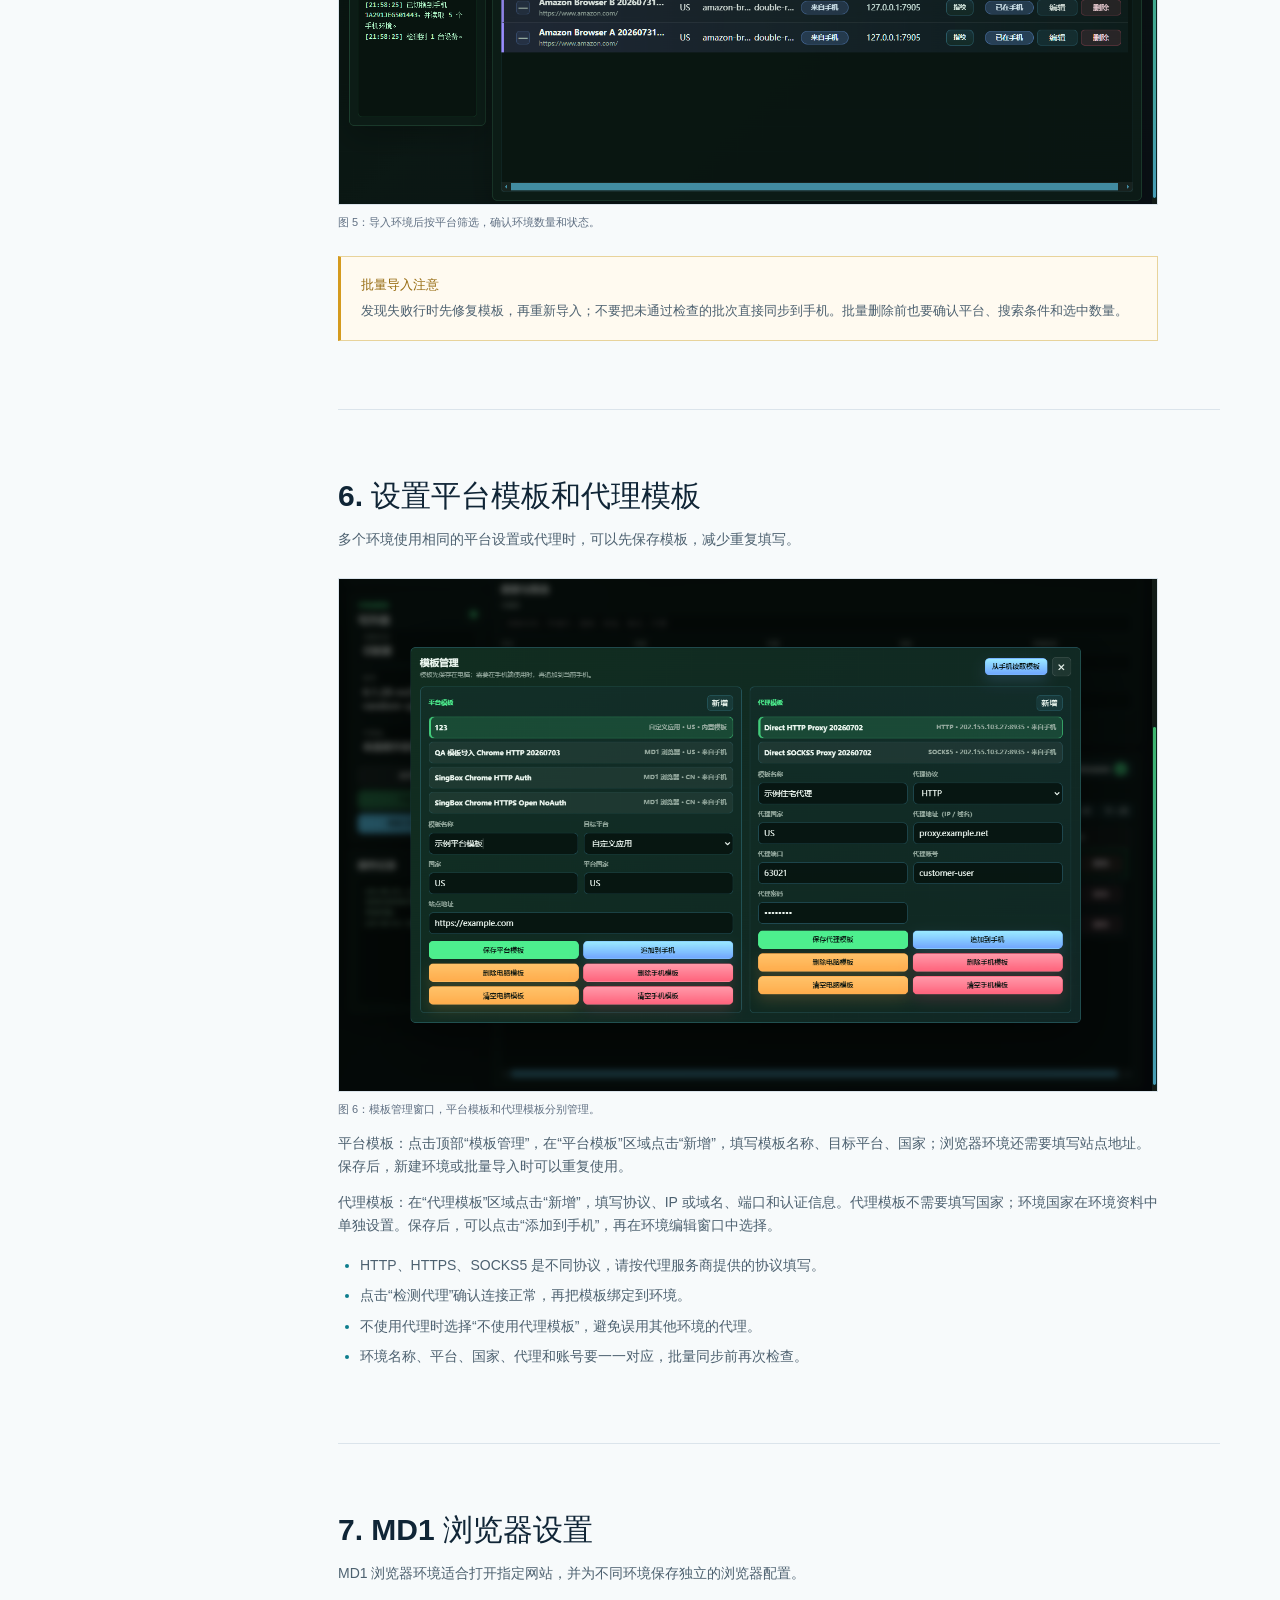
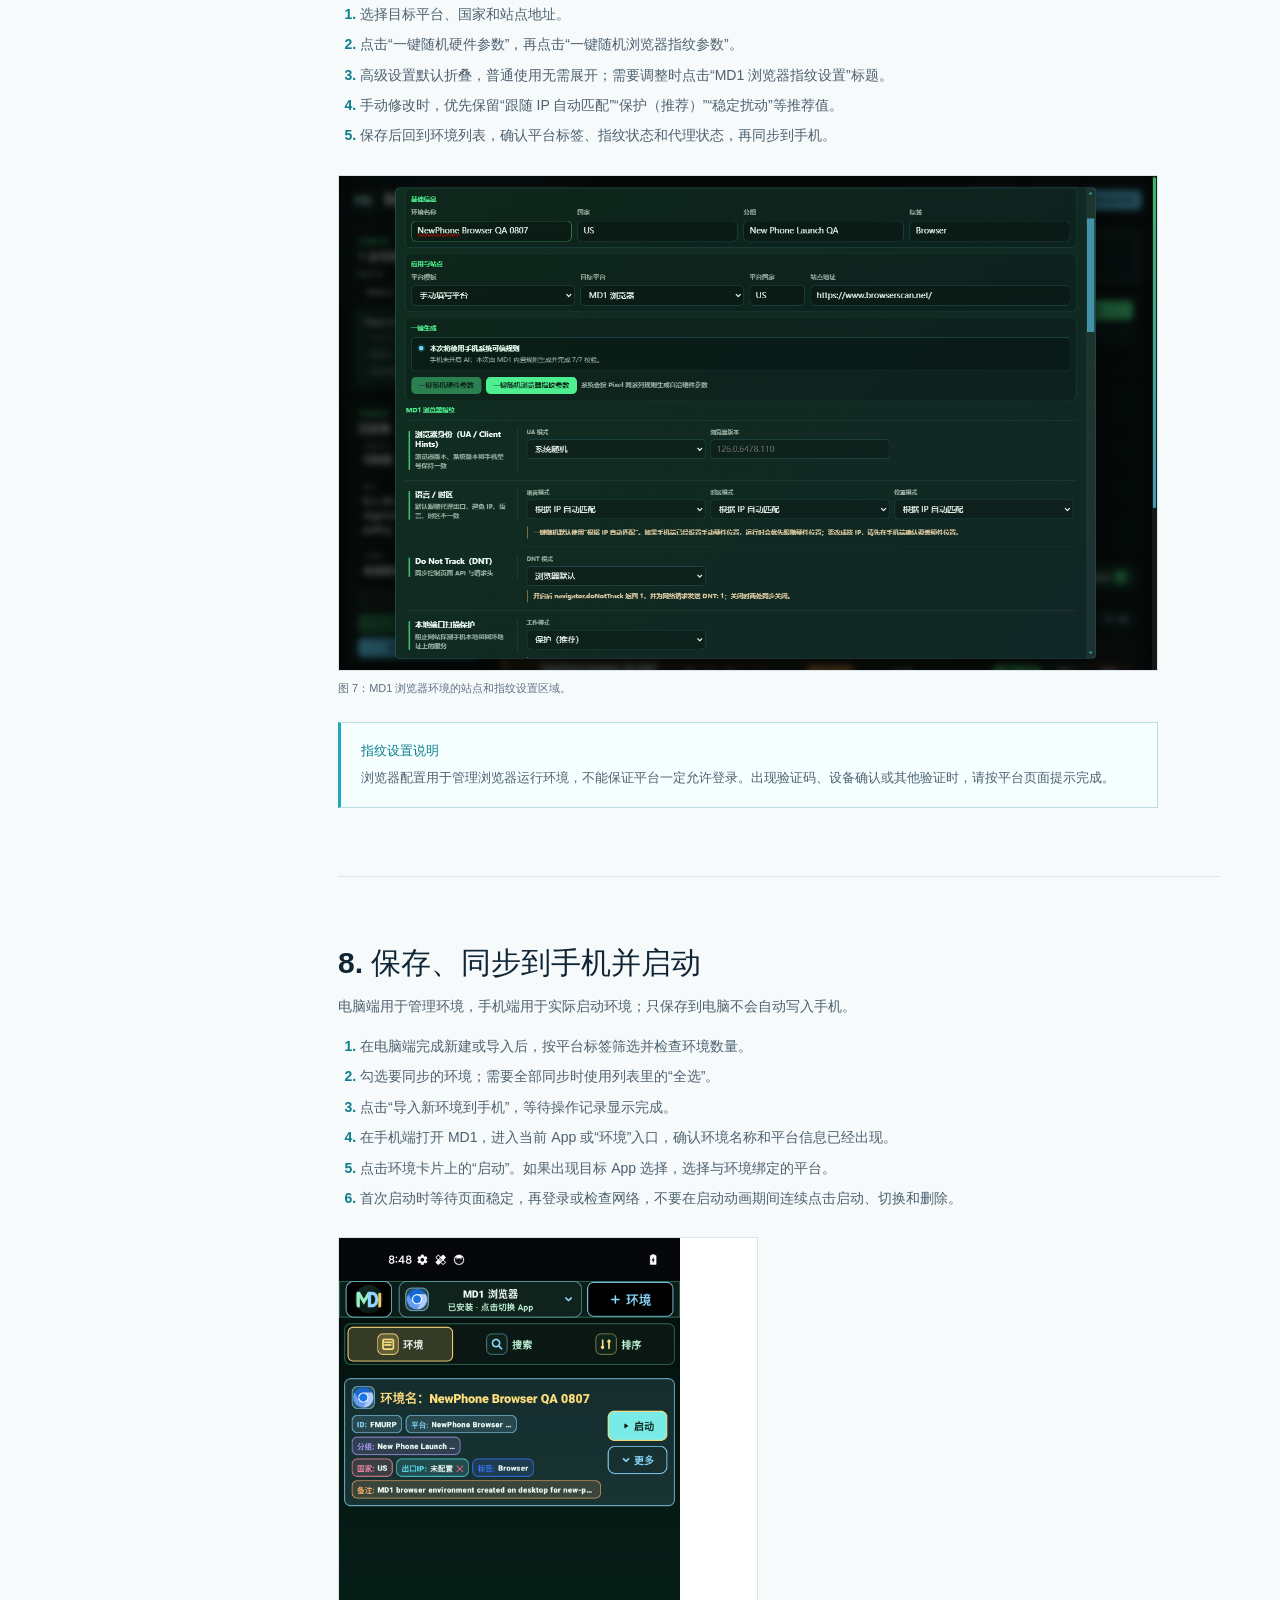
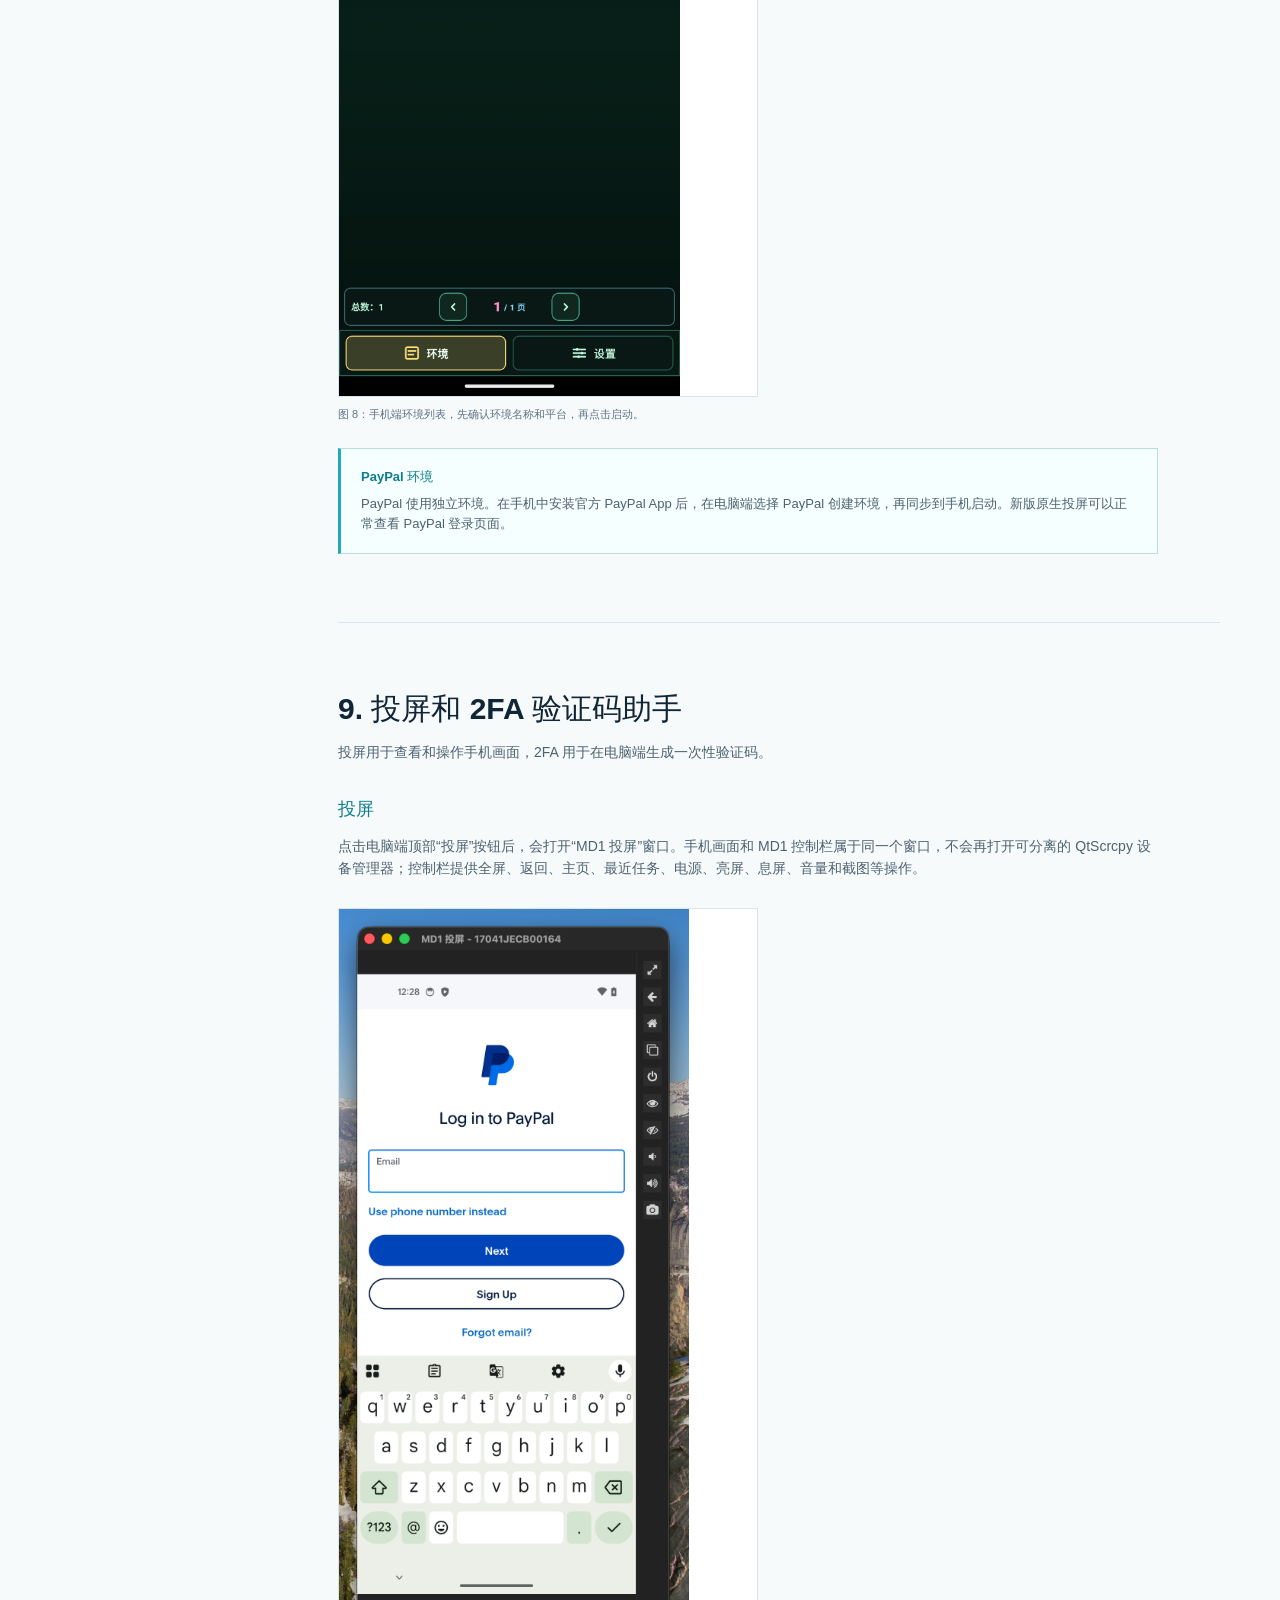
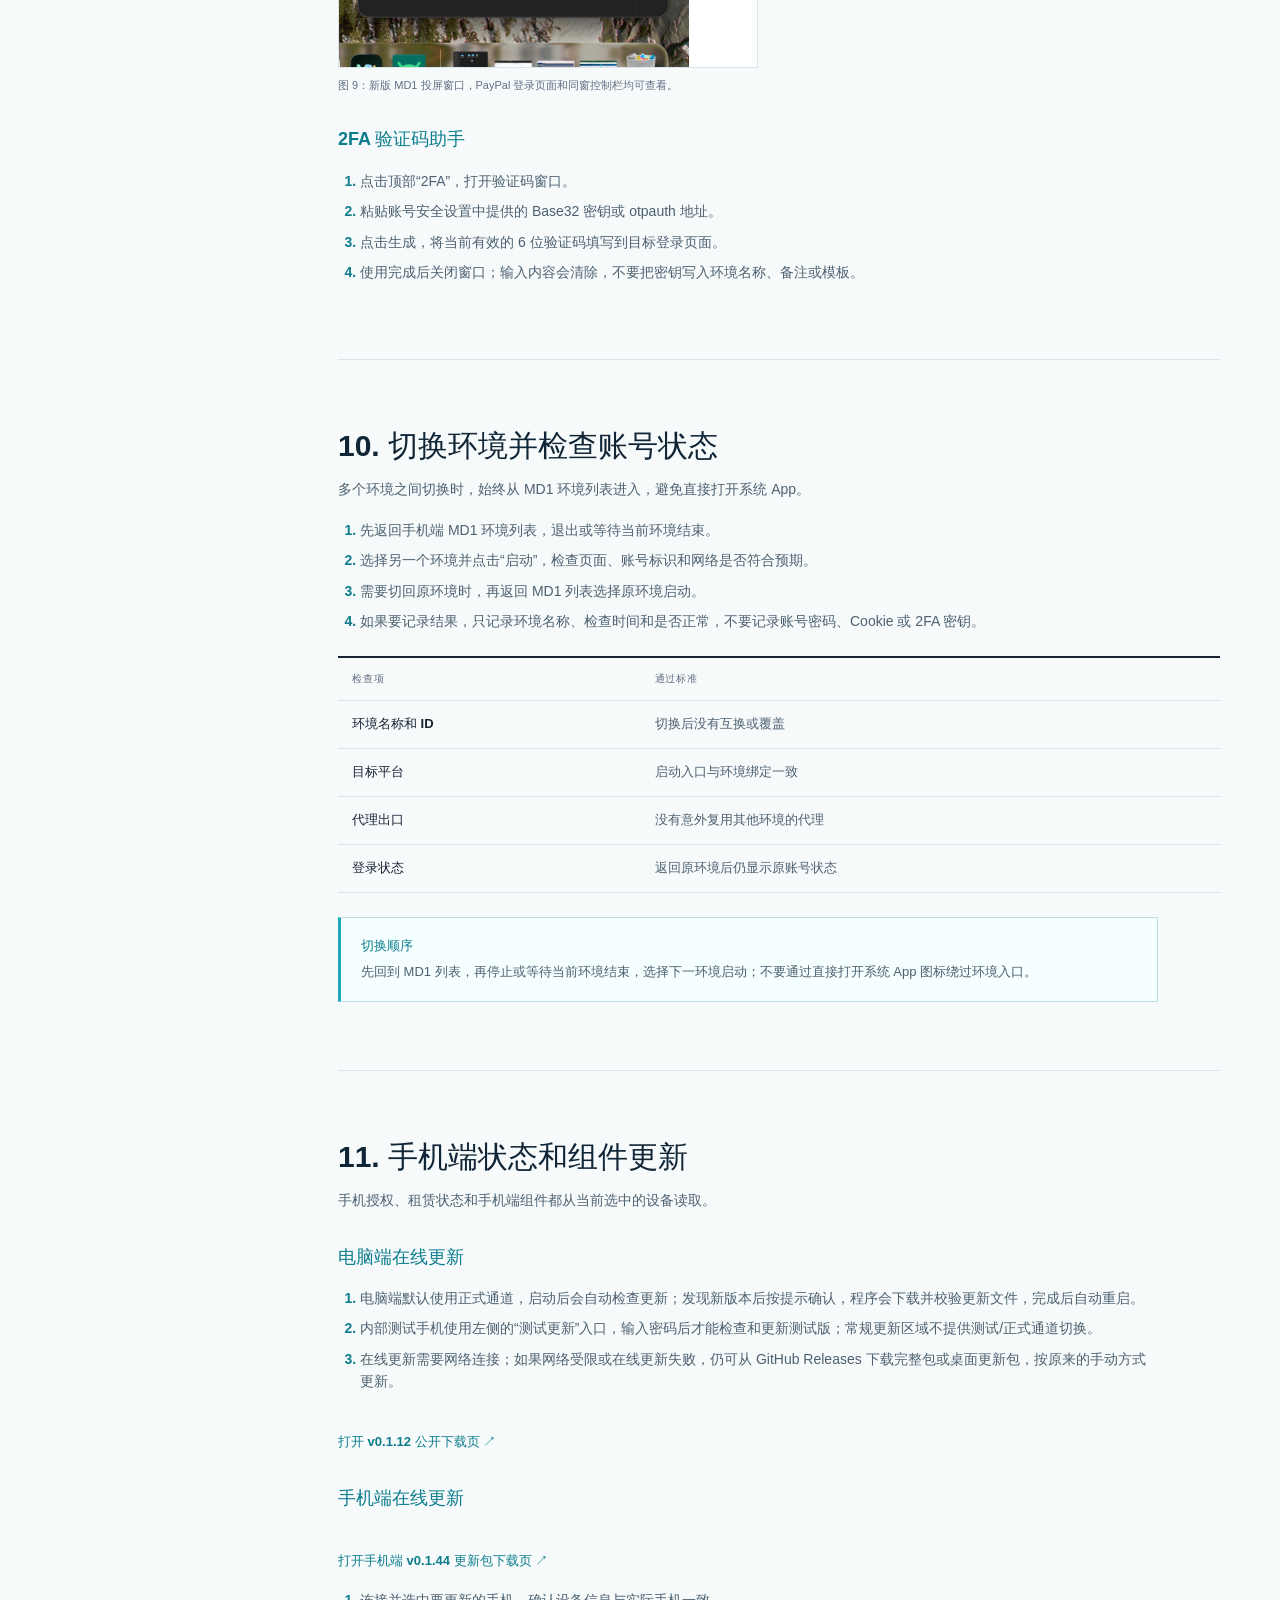
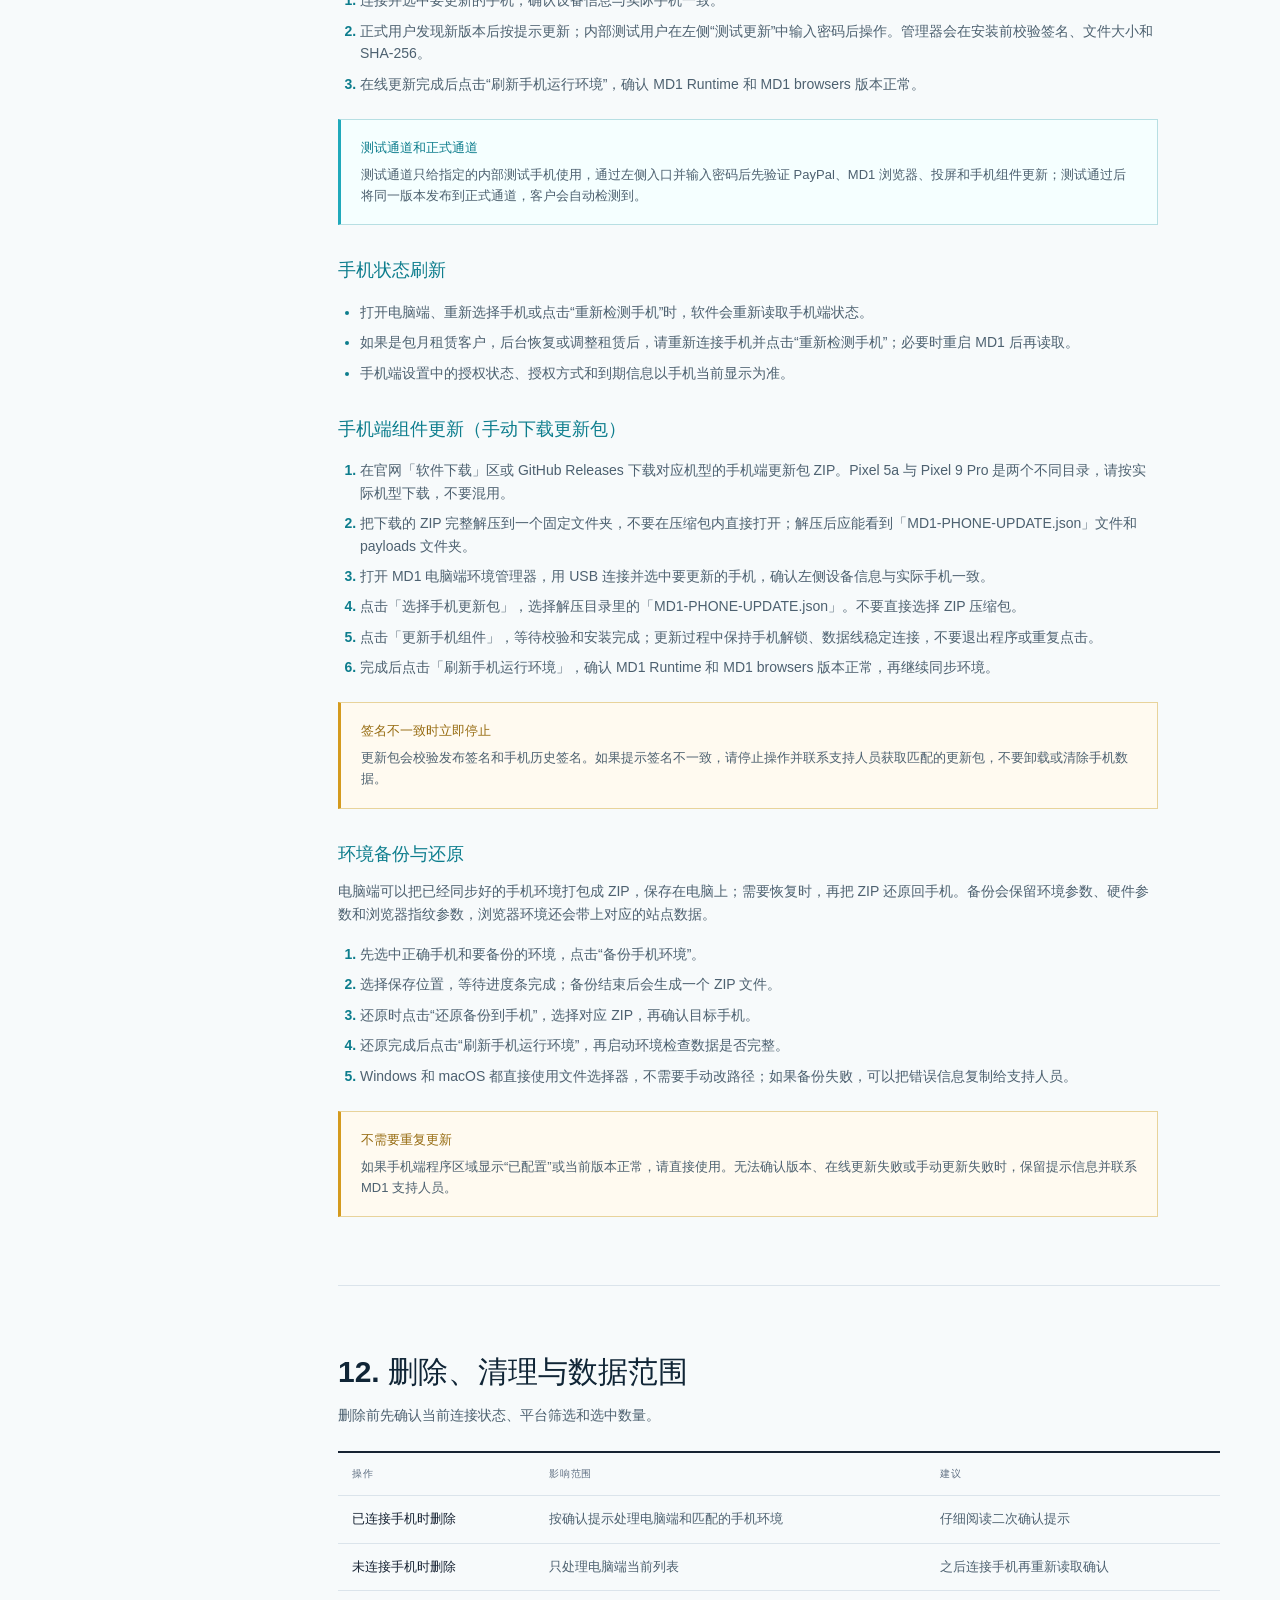
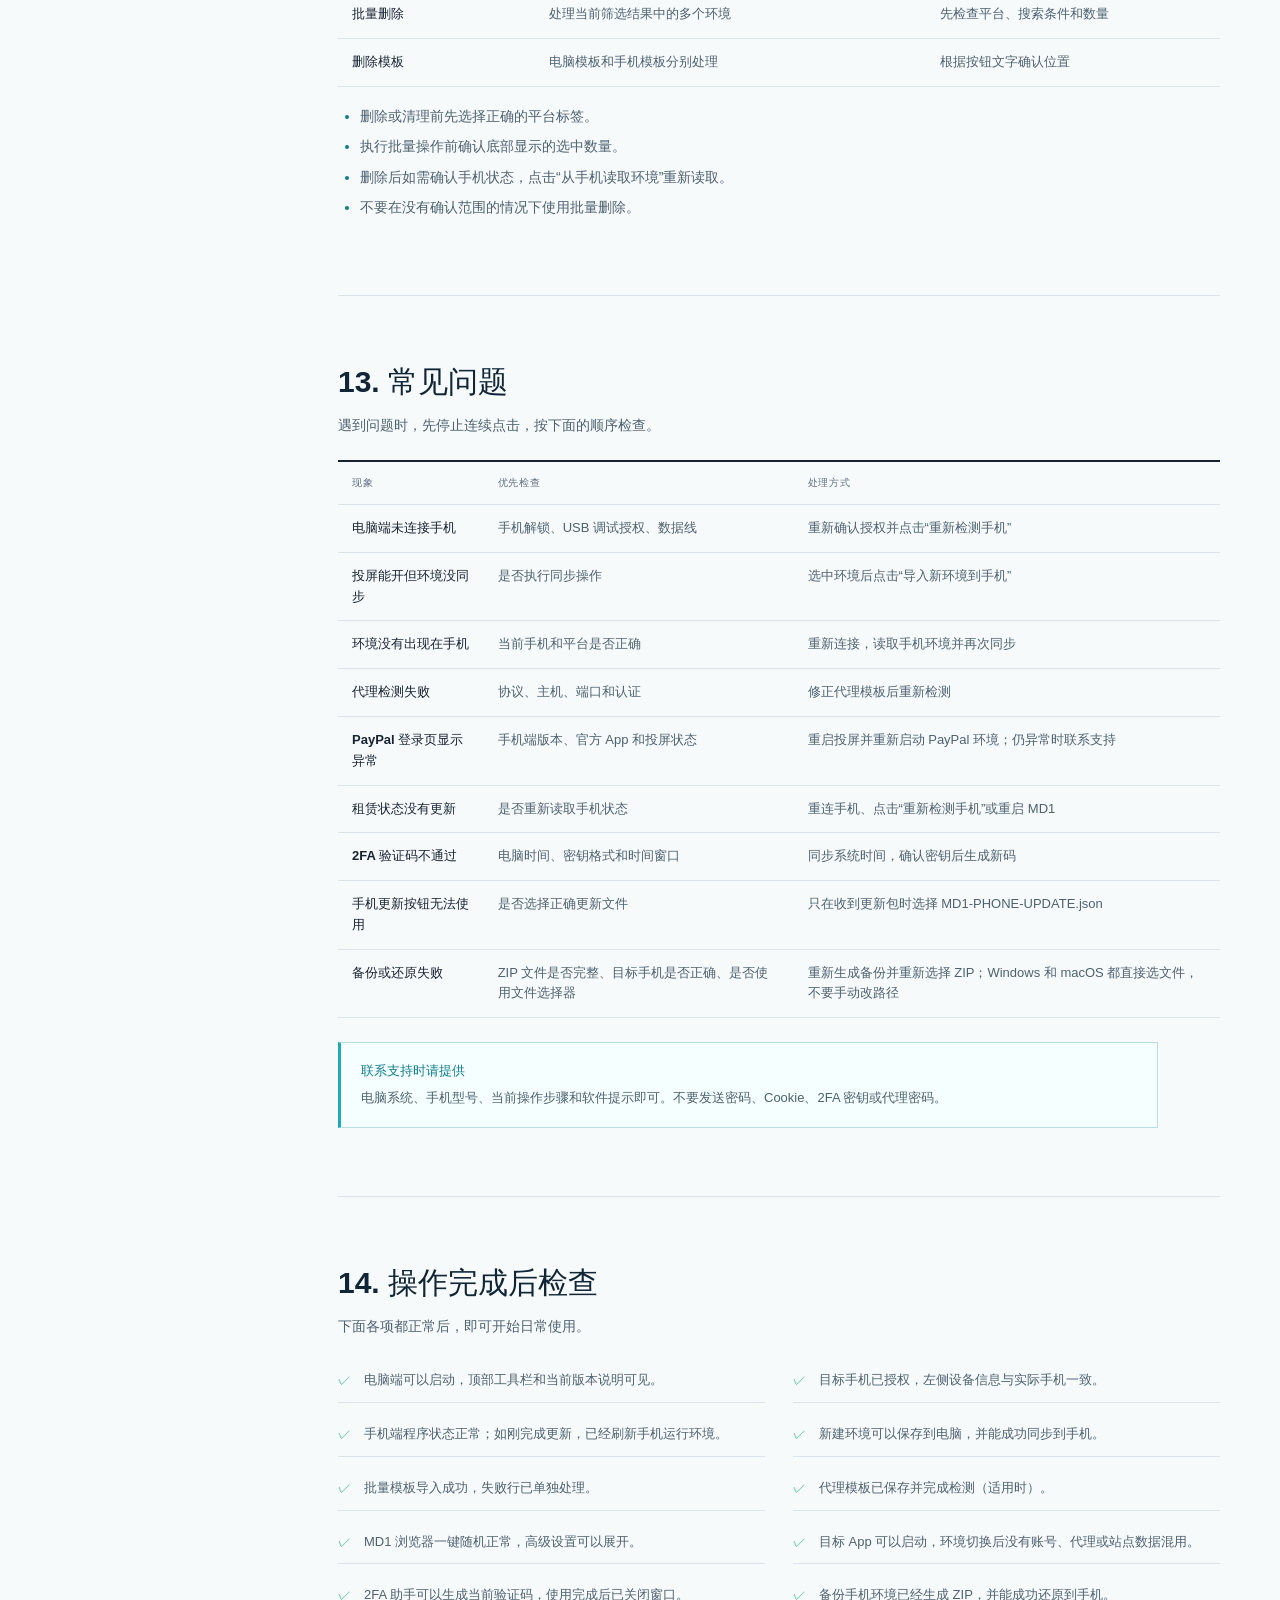
==== commit aab1ef12: "Update v0.1.44 download links and phone update guide" ====
--- a/guide.html
+++ b/guide.html
@@ -1,438 +1,438 @@
-<!doctype html>
-<html lang="zh-CN">
-<head>
-  <meta charset="utf-8">
-  <meta name="viewport" content="width=device-width, initial-scale=1">
-  <meta name="description" content="MD1 系统使用指南：连接手机、创建环境、同步并启动 App 或浏览器环境。">
-  <title>MD1 系统使用指南</title>
-  <link rel="icon" type="image/png" href="assets/md1-logo.png">
-  <link rel="stylesheet" href="styles.css">
-  <link rel="stylesheet" href="guide.css">
-</head>
-<body class="guide-page">
-  <header class="site-header">
-    <div class="shell header-inner">
-      <a class="brand" href="index.html" aria-label="MD1 首页">
-        <img src="assets/md1-logo.png" alt="MD1">
-        <span>MD1 环境管理器</span>
-      </a>
-      <nav class="top-nav" aria-label="主导航">
-        <a href="index.html#features">功能</a>
-        <a href="index.html#download">下载</a>
-        <a href="guide.html">使用指南</a>
-        <a href="index.html#faq">常见问题</a>
-      </nav>
-      <a class="header-contact" href="index.html#contact">联系支持</a>
-    </div>
-  </header>
-
-  <main>
-    <section class="guide-hero">
-      <div class="shell guide-hero-inner">
-        <div>
-          <p class="eyebrow">MD1 / USER GUIDE</p>
-          <h1>MD1 系统使用指南</h1>
-          <p class="hero-lede">连接手机、创建环境、同步并启动 App 或浏览器环境的完整操作说明。</p>
-        </div>
-        <p class="guide-hero-note">适用于已经完成 MD1 配置的 Android 手机和 MD1 电脑端环境管理器。界面状态文字可能因版本略有差异，请以当前软件显示为准。</p>
-      </div>
-    </section>
-
-    <section class="guide-toolbar">
-      <div class="shell guide-toolbar-inner">
-        <span class="guide-toolbar-label">Windows 客户使用版 · v0.1.12；手机端组件 · v0.1.43；macOS · v0.1.10 · 更新日期：2026 年 10 月 19 日</span>
-        <div class="guide-toolbar-actions">
-          <a class="button button-dark" href="guides/MD1系统使用指南-图文版-2026-08-31.docx" download>下载 Word 图文版 <span aria-hidden="true">↓</span></a>
-          <a class="button button-quiet" href="index.html">返回官网 <span aria-hidden="true">↗</span></a>
-        </div>
-      </div>
-    </section>
-
-    <div class="shell guide-layout">
-      <aside class="guide-toc" aria-label="指南目录">
-        <strong>目录</strong>
-        <a href="#prepare">1. 使用前准备</a>
-        <a href="#connect">2. 连接手机</a>
-        <a href="#interface">3. 认识电脑端</a>
-        <a href="#single">4. 新建环境</a>
-        <a href="#batch">5. 批量导入</a>
-        <a href="#templates">6. 模板和代理</a>
-        <a href="#browser">7. MD1 浏览器</a>
-        <a href="#sync">8. 保存、同步和启动</a>
-        <a href="#screenmirror">9. 投屏和 2FA</a>
-        <a href="#switch">10. 切换环境</a>
-        <a href="#phone-status">11. 手机状态、更新和环境备份</a>
-        <a href="#cleanup">12. 删除和清理</a>
-        <a href="#faq-guide">13. 常见问题</a>
-        <a href="#finish">14. 完成检查</a>
-      </aside>
-
-      <article class="guide-content">
-        <p class="guide-intro">第一次使用时，按“连接并授权手机 → 新建或导入环境 → 检查设置 → 同步到手机 → 启动并检查”的顺序完成。电脑端用于管理环境，手机端用于实际启动环境。</p>
-
-        <div class="guide-download">
-          <div>
-            <h2>需要离线保存？</h2>
-            <p>下载与本页面内容同步的 Word 图文版，方便内部培训和日常查阅。</p>
-          </div>
-          <a class="button button-primary" href="guides/MD1系统使用指南-图文版-2026-08-27.docx" download>下载图文版 <span aria-hidden="true">↓</span></a>
-        </div>
-
-        <section class="guide-section" id="prepare">
-          <h2>1. 使用前准备</h2>
-          <p>请在开始操作前确认软件、手机和账号资料都已准备好。</p>
-          <ul>
-            <li>将电脑端完整解压到固定文件夹，不要直接在 ZIP 压缩包内运行。</li>
-            <li>手机保持正常开机并解锁，使用稳定的 USB 数据线连接电脑。</li>
-            <li>首次连接手机时，在手机上确认 USB 调试授权，并勾选“始终允许使用这台计算机”。</li>
-            <li>目标 App 需要先安装到手机中；创建浏览器环境时，还需要准备要访问的网站地址。</li>
-            <li>如果环境需要代理，请准备协议、IP 或域名、端口以及认证信息。</li>
-            <li>批量导入时，请从当前电脑端重新下载模板，不要混用旧模板。</li>
-          </ul>
-          <figure class="guide-figure phone">
-            <img src="guides/assets/02-phone-home.png" alt="手机已开机并通过 USB 连接">
-            <figcaption>图 1：手机已开机并连接 USB，等待电脑端读取。</figcaption>
-          </figure>
-          <div class="guide-callout">
-            <strong>日常使用原则</strong>
-            <p>手机端状态正常时直接使用即可，不要反复安装手机端组件。只有收到明确的更新通知和对应更新包时，才执行手机端组件更新。</p>
-          </div>
-        </section>
-
-        <section class="guide-section" id="connect">
-          <h2>2. 连接手机并确认授权</h2>
-          <p>所有写入手机的操作都依赖当前选中的手机，先确认连接再继续。</p>
-          <ol>
-            <li>解锁手机并连接 USB 数据线，在手机提示“允许 USB 调试”时点击“允许”。</li>
-            <li>打开 MD1 电脑端环境管理器，等待左侧“已连接手机”区域刷新。</li>
-            <li>如果没有自动刷新，点击顶部“重新检测手机”，再在“选择手机”下拉框中选择目标设备。</li>
-            <li>确认左侧显示的设备型号、设备标识和 Android 版本与实际手机一致。</li>
-            <li>需要查看手机画面时，点击顶部“投屏”。投屏用于查看和操作画面，不会代替环境同步。</li>
-          </ol>
-          <figure class="guide-figure">
-            <img src="guides/assets/01-desktop-home.png" alt="MD1 电脑端主界面">
-            <figcaption>图 2：电脑端启动后的主界面和手机连接区域。</figcaption>
-          </figure>
-          <div class="guide-callout warning">
-            <strong>没有显示手机时</strong>
-            <p>保持手机解锁，重新插拔数据线，重新确认 USB 调试授权，再点击“重新检测手机”。如果电脑上同时运行了其他手机管理软件，请先关闭它们。</p>
-          </div>
-        </section>
-
-        <section class="guide-section" id="interface">
-          <h2>3. 认识电脑端主界面</h2>
-          <p>当前版本的常用操作集中在顶部工具栏、手机端程序区域和环境列表。</p>
-          <div class="guide-table-wrap">
-            <table class="guide-table">
-              <thead><tr><th>界面区域</th><th>主要作用</th><th>常用操作</th></tr></thead>
-              <tbody>
-                <tr><td>已连接手机</td><td>选择手机并查看设备信息</td><td>重新检测手机、切换设备</td></tr>
-                <tr><td>顶部工具栏</td><td>进入模板、投屏和 2FA 功能</td><td>模板管理、投屏、2FA</td></tr>
-                <tr><td>环境导入区</td><td>在电脑端和手机端之间传递环境</td><td>下载模板、导入表格、从手机读取</td></tr>
-                <tr><td>搜索与筛选</td><td>缩小当前环境列表</td><td>按平台、分组、代理或名称筛选</td></tr>
-                <tr><td>环境列表</td><td>查看和维护已创建环境</td><td>编辑、删除、同步和启动前检查</td></tr>
-                <tr><td>手机端程序</td><td>查看手机端状态和更新入口</td><td>选择手机更新包、刷新手机运行环境</td></tr>
-              </tbody>
-            </table>
-          </div>
-          <figure class="guide-figure">
-            <img src="guides/assets/03-environment-list.png" alt="MD1 环境列表、筛选和同步入口">
-            <figcaption>图 3：环境列表、筛选和同步入口示意。</figcaption>
-          </figure>
-          <p>列表规则：先选择正确的平台标签，再进行批量导入、同步或删除。不要在未筛选的平台总列表中盲目全选。</p>
-        </section>
-
-        <section class="guide-section" id="single">
-          <h2>4. 新建单个环境</h2>
-          <p>少量创建或需要逐项确认设置时，可以使用“新建环境”。</p>
-          <ol>
-            <li>点击“新建环境”，填写环境名称。建议使用“用途或账号标记 + 国家 + 序号”，例如“Amazon-US-001”。填写过程中不会在列表生成环境。</li>
-            <li>在“应用与站点”中选择目标平台。原生 App 环境和“MD1 浏览器”环境是两种不同类型，不要混用。</li>
-            <li>如果创建 MD1 浏览器环境，填写需要打开的站点地址；如果创建 App 环境，只需选择对应平台。</li>
-            <li>点击“一键随机硬件参数”。创建浏览器环境时，再点击“一键随机浏览器指纹参数”。</li>
-            <li>选择代理模板；不使用代理时明确选择“不使用代理模板”。</li>
-            <li>确认内容后点击“保存到电脑”，保存成功后环境才会出现在列表；直接关闭或取消不会留下草稿。需要写入手机时，再选中该环境并点击“导入新环境到手机”。</li>
-          </ol>
-          <figure class="guide-figure">
-            <img src="guides/assets/04-new-environment.png" alt="新建环境编辑窗口">
-            <figcaption>图 4：新建环境编辑窗口，基础信息和代理模板位于同一窗口。</figcaption>
-          </figure>
-          <div class="guide-table-wrap">
-            <table class="guide-table">
-              <thead><tr><th>字段</th><th>建议填写</th><th>注意</th></tr></thead>
-              <tbody>
-                <tr><td>环境名称</td><td>用途或账号标记 + 国家 + 序号</td><td>不要包含密码、Cookie 或 2FA 密钥</td></tr>
-                <tr><td>国家/地区</td><td>与账号和代理地区保持一致</td><td>只改显示字段不会改变网络出口</td></tr>
-                <tr><td>目标平台</td><td>Amazon、Walmart、TikTok、PayPal 或 MD1 浏览器</td><td>平台决定启动入口</td></tr>
-                <tr><td>站点地址</td><td>浏览器需要打开的业务网址</td><td>只用于 MD1 浏览器环境</td></tr>
-                <tr><td>一键随机</td><td>硬件参数和浏览器指纹参数</td><td>生成后建议保持稳定</td></tr>
-                <tr><td>代理模板</td><td>已有模板或不使用</td><td>切换账号时复核是否串用</td></tr>
-              </tbody>
-            </table>
-          </div>
-        </section>
-
-        <section class="guide-section" id="batch">
-          <h2>5. 批量导入环境</h2>
-          <p>一次创建多个环境时，按“下载模板 → 填写模板 → 导入电脑端 → 检查 → 同步到手机”的顺序操作。</p>
-          <ol>
-            <li>点击顶部“下载导入模板”。先阅读“填写说明”，再查看“填写示例”中的 App 环境和指纹浏览器环境两个案例。</li>
-            <li>案例只用于参考，不会被导入。需要使用时，将对应案例复制到“环境导入”工作表，再替换为自己的环境资料；不要修改表头名称。</li>
-            <li>“环境名称”为必填；“平台模板”和“目标平台/应用包名”至少选择一种填写方式。国家、代理模板、分组、标签、备注和 Cookie 文件均按实际需要选填。</li>
-            <li>如需导入 MD1 浏览器 Cookie，在“Cookie 文件”列填写文件路径。Cookie 只适用于浏览器环境，并且必须属于您本人或您获授权使用的账号。</li>
-            <li>回到电脑端点击“导入环境表格”，选择模板文件，等待导入完成提示。</li>
-            <li>导入后按平台标签筛选，确认环境数量、名称和代理状态。</li>
-            <li>选中需要写入手机的环境，点击“导入新环境到手机”，等待操作记录完成。</li>
-          </ol>
-          <figure class="guide-figure">
-            <img src="guides/assets/03-environment-list.png" alt="批量导入后的环境列表">
-            <figcaption>图 5：导入环境后按平台筛选，确认环境数量和状态。</figcaption>
-          </figure>
-          <div class="guide-callout warning">
-            <strong>批量导入注意</strong>
-            <p>发现失败行时先修复模板，再重新导入；不要把未通过检查的批次直接同步到手机。批量删除前也要确认平台、搜索条件和选中数量。</p>
-          </div>
-        </section>
-
-        <section class="guide-section" id="templates">
-          <h2>6. 设置平台模板和代理模板</h2>
-          <p>多个环境使用相同的平台设置或代理时，可以先保存模板，减少重复填写。</p>
-          <figure class="guide-figure">
-            <img src="guides/assets/05-template-manager.png" alt="模板管理窗口">
-            <figcaption>图 6：模板管理窗口，平台模板和代理模板分别管理。</figcaption>
-          </figure>
-          <p>平台模板：点击顶部“模板管理”，在“平台模板”区域点击“新增”，填写模板名称、目标平台、国家；浏览器环境还需要填写站点地址。保存后，新建环境或批量导入时可以重复使用。</p>
-          <p>代理模板：在“代理模板”区域点击“新增”，填写协议、IP 或域名、端口和认证信息。代理模板不需要填写国家；环境国家在环境资料中单独设置。保存后，可以点击“添加到手机”，再在环境编辑窗口中选择。</p>
-          <ul>
-            <li>HTTP、HTTPS、SOCKS5 是不同协议，请按代理服务商提供的协议填写。</li>
-            <li>点击“检测代理”确认连接正常，再把模板绑定到环境。</li>
-            <li>不使用代理时选择“不使用代理模板”，避免误用其他环境的代理。</li>
-            <li>环境名称、平台、国家、代理和账号要一一对应，批量同步前再次检查。</li>
-          </ul>
-        </section>
-
-        <section class="guide-section" id="browser">
-          <h2>7. MD1 浏览器设置</h2>
-          <p>MD1 浏览器环境适合打开指定网站，并为不同环境保存独立的浏览器配置。</p>
-          <ol>
-            <li>选择目标平台、国家和站点地址。</li>
-            <li>点击“一键随机硬件参数”，再点击“一键随机浏览器指纹参数”。</li>
-            <li>高级设置默认折叠，普通使用无需展开；需要调整时点击“MD1 浏览器指纹设置”标题。</li>
-            <li>手动修改时，优先保留“跟随 IP 自动匹配”“保护（推荐）”“稳定扰动”等推荐值。</li>
-            <li>保存后回到环境列表，确认平台标签、指纹状态和代理状态，再同步到手机。</li>
-          </ol>
-          <figure class="guide-figure">
-            <img src="guides/assets/06-browser-settings.png" alt="MD1 浏览器环境的站点和指纹设置">
-            <figcaption>图 7：MD1 浏览器环境的站点和指纹设置区域。</figcaption>
-          </figure>
-          <div class="guide-callout">
-            <strong>指纹设置说明</strong>
-            <p>浏览器配置用于管理浏览器运行环境，不能保证平台一定允许登录。出现验证码、设备确认或其他验证时，请按平台页面提示完成。</p>
-          </div>
-        </section>
-
-        <section class="guide-section" id="sync">
-          <h2>8. 保存、同步到手机并启动</h2>
-          <p>电脑端用于管理环境，手机端用于实际启动环境；只保存到电脑不会自动写入手机。</p>
-          <ol>
-            <li>在电脑端完成新建或导入后，按平台标签筛选并检查环境数量。</li>
-            <li>勾选要同步的环境；需要全部同步时使用列表里的“全选”。</li>
-            <li>点击“导入新环境到手机”，等待操作记录显示完成。</li>
-            <li>在手机端打开 MD1，进入当前 App 或“环境”入口，确认环境名称和平台信息已经出现。</li>
-            <li>点击环境卡片上的“启动”。如果出现目标 App 选择，选择与环境绑定的平台。</li>
-            <li>首次启动时等待页面稳定，再登录或检查网络，不要在启动动画期间连续点击启动、切换和删除。</li>
-          </ol>
-          <figure class="guide-figure phone">
-            <img src="guides/assets/07-phone-environments.png" alt="手机端环境列表">
-            <figcaption>图 8：手机端环境列表，先确认环境名称和平台，再点击启动。</figcaption>
-          </figure>
-          <div class="guide-callout">
-            <strong>PayPal 环境</strong>
-          <p>PayPal 使用独立环境。在手机中安装官方 PayPal App 后，在电脑端选择 PayPal 创建环境，再同步到手机启动。新版原生投屏可以正常查看 PayPal 登录页面。</p>
-          </div>
-        </section>
-
-        <section class="guide-section" id="screenmirror">
-          <h2>9. 投屏和 2FA 验证码助手</h2>
-          <p>投屏用于查看和操作手机画面，2FA 用于在电脑端生成一次性验证码。</p>
-          <h3>投屏</h3>
-          <p>点击电脑端顶部“投屏”按钮后，会打开“MD1 投屏”窗口。手机画面和 MD1 控制栏属于同一个窗口，不会再打开可分离的 QtScrcpy 设备管理器；控制栏提供全屏、返回、主页、最近任务、电源、亮屏、息屏、音量和截图等操作。</p>
-          <figure class="guide-figure screenmirror">
-            <img src="guides/assets/08-paypal-screenmirror.png" alt="新版 MD1 投屏窗口中的 PayPal 登录页面">
-            <figcaption>图 9：新版 MD1 投屏窗口，PayPal 登录页面和同窗控制栏均可查看。</figcaption>
-          </figure>
-          <h3>2FA 验证码助手</h3>
-          <ol>
-            <li>点击顶部“2FA”，打开验证码窗口。</li>
-            <li>粘贴账号安全设置中提供的 Base32 密钥或 otpauth 地址。</li>
-            <li>点击生成，将当前有效的 6 位验证码填写到目标登录页面。</li>
-            <li>使用完成后关闭窗口；输入内容会清除，不要把密钥写入环境名称、备注或模板。</li>
-          </ol>
-        </section>
-
-        <section class="guide-section" id="switch">
-          <h2>10. 切换环境并检查账号状态</h2>
-          <p>多个环境之间切换时，始终从 MD1 环境列表进入，避免直接打开系统 App。</p>
-          <ol>
-            <li>先返回手机端 MD1 环境列表，退出或等待当前环境结束。</li>
-            <li>选择另一个环境并点击“启动”，检查页面、账号标识和网络是否符合预期。</li>
-            <li>需要切回原环境时，再返回 MD1 列表选择原环境启动。</li>
-            <li>如果要记录结果，只记录环境名称、检查时间和是否正常，不要记录账号密码、Cookie 或 2FA 密钥。</li>
-          </ol>
-          <div class="guide-table-wrap">
-            <table class="guide-table">
-              <thead><tr><th>检查项</th><th>通过标准</th></tr></thead>
-              <tbody>
-                <tr><td>环境名称和 ID</td><td>切换后没有互换或覆盖</td></tr>
-                <tr><td>目标平台</td><td>启动入口与环境绑定一致</td></tr>
-                <tr><td>代理出口</td><td>没有意外复用其他环境的代理</td></tr>
-                <tr><td>登录状态</td><td>返回原环境后仍显示原账号状态</td></tr>
-              </tbody>
-            </table>
-          </div>
-          <div class="guide-callout">
-            <strong>切换顺序</strong>
-            <p>先回到 MD1 列表，再停止或等待当前环境结束，选择下一环境启动；不要通过直接打开系统 App 图标绕过环境入口。</p>
-          </div>
-        </section>
-
-        <section class="guide-section" id="phone-status">
-          <h2>11. 手机端状态和组件更新</h2>
-          <p>手机授权、租赁状态和手机端组件都从当前选中的设备读取。</p>
-          <h3>电脑端在线更新</h3>
-          <ol>
-            <li>电脑端默认使用正式通道，启动后会自动检查更新；发现新版本后按提示确认，程序会下载并校验更新文件，完成后自动重启。</li>
-            <li>内部测试手机使用左侧的“测试更新”入口，输入密码后才能检查和更新测试版；常规更新区域不提供测试/正式通道切换。</li>
-            <li>在线更新需要网络连接；如果网络受限或在线更新失败，仍可从 GitHub Releases 下载完整包或桌面更新包，按原来的手动方式更新。</li>
-          </ol>
-          <p><a class="text-link" href="https://github.com/weilonglee007/MD1-website/releases/tag/v0.1.12">打开 v0.1.12 公开下载页 ↗</a></p>
-          <h3>手机端在线更新</h3>
-          <p><a class="text-link" href="https://github.com/weilonglee007/MD1-website/releases/tag/phone-v0.1.43">打开手机端 v0.1.43 更新包下载页 ↗</a></p>
-          <ol>
-            <li>连接并选中要更新的手机，确认设备信息与实际手机一致。</li>
-            <li>正式用户发现新版本后按提示更新；内部测试用户在左侧“测试更新”中输入密码后操作。管理器会在安装前校验签名、文件大小和 SHA-256。</li>
-            <li>在线更新完成后点击“刷新手机运行环境”，确认 MD1 Runtime 和 MD1 browsers 版本正常。</li>
-          </ol>
-          <div class="guide-callout">
-            <strong>测试通道和正式通道</strong>
-            <p>测试通道只给指定的内部测试手机使用，通过左侧入口并输入密码后先验证 PayPal、MD1 浏览器、投屏和手机组件更新；测试通过后将同一版本发布到正式通道，客户会自动检测到。</p>
-          </div>
-          <h3>手机状态刷新</h3>
-          <ul>
-            <li>打开电脑端、重新选择手机或点击“重新检测手机”时，软件会重新读取手机端状态。</li>
-            <li>如果是包月租赁客户，后台恢复或调整租赁后，请重新连接手机并点击“重新检测手机”；必要时重启 MD1 后再读取。</li>
-            <li>手机端设置中的授权状态、授权方式和到期信息以手机当前显示为准。</li>
-          </ul>
-          <h3>手机端组件更新（手动下载更新包）</h3>
-          <ol>
-            <li>在官网「软件下载」区或 GitHub Releases 下载对应机型的手机端更新包 ZIP。Pixel 5a 与 Pixel 9 Pro 是两个不同目录，请按实际机型下载，不要混用。</li>
-            <li>把下载的 ZIP 完整解压到一个固定文件夹，不要在压缩包内直接打开；解压后应能看到「MD1-PHONE-UPDATE.json」文件和 payloads 文件夹。</li>
-            <li>打开 MD1 电脑端环境管理器，用 USB 连接并选中要更新的手机，确认左侧设备信息与实际手机一致。</li>
-            <li>点击「选择手机更新包」，选择解压目录里的「MD1-PHONE-UPDATE.json」。不要直接选择 ZIP 压缩包。</li>
-            <li>点击「更新手机组件」，等待校验和安装完成；更新过程中保持手机解锁、数据线稳定连接，不要退出程序或重复点击。</li>
-            <li>完成后点击「刷新手机运行环境」，确认 MD1 Runtime 和 MD1 browsers 版本正常，再继续同步环境。</li>
-          </ol>
-          <div class="guide-callout warning">
-            <strong>签名不一致时立即停止</strong>
-            <p>更新包会校验发布签名和手机历史签名。如果提示签名不一致，请停止操作并联系支持人员获取匹配的更新包，不要卸载或清除手机数据。</p>
-          </div>
-          <h3>环境备份与还原</h3>
-          <p>电脑端可以把已经同步好的手机环境打包成 ZIP，保存在电脑上；需要恢复时，再把 ZIP 还原回手机。备份会保留环境参数、硬件参数和浏览器指纹参数，浏览器环境还会带上对应的站点数据。</p>
-          <ol>
-            <li>先选中正确手机和要备份的环境，点击“备份手机环境”。</li>
-            <li>选择保存位置，等待进度条完成；备份结束后会生成一个 ZIP 文件。</li>
-            <li>还原时点击“还原备份到手机”，选择对应 ZIP，再确认目标手机。</li>
-            <li>还原完成后点击“刷新手机运行环境”，再启动环境检查数据是否完整。</li>
-            <li>Windows 和 macOS 都直接使用文件选择器，不需要手动改路径；如果备份失败，可以把错误信息复制给支持人员。</li>
-          </ol>
-          <div class="guide-callout warning">
-            <strong>不需要重复更新</strong>
-            <p>如果手机端程序区域显示“已配置”或当前版本正常，请直接使用。无法确认版本、在线更新失败或手动更新失败时，保留提示信息并联系 MD1 支持人员。</p>
-          </div>
-        </section>
-
-        <section class="guide-section" id="cleanup">
-          <h2>12. 删除、清理与数据范围</h2>
-          <p>删除前先确认当前连接状态、平台筛选和选中数量。</p>
-          <div class="guide-table-wrap">
-            <table class="guide-table">
-              <thead><tr><th>操作</th><th>影响范围</th><th>建议</th></tr></thead>
-              <tbody>
-                <tr><td>已连接手机时删除</td><td>按确认提示处理电脑端和匹配的手机环境</td><td>仔细阅读二次确认提示</td></tr>
-                <tr><td>未连接手机时删除</td><td>只处理电脑端当前列表</td><td>之后连接手机再重新读取确认</td></tr>
-                <tr><td>批量删除</td><td>处理当前筛选结果中的多个环境</td><td>先检查平台、搜索条件和数量</td></tr>
-                <tr><td>删除模板</td><td>电脑模板和手机模板分别处理</td><td>根据按钮文字确认位置</td></tr>
-              </tbody>
-            </table>
-          </div>
-          <ul>
-            <li>删除或清理前先选择正确的平台标签。</li>
-            <li>执行批量操作前确认底部显示的选中数量。</li>
-            <li>删除后如需确认手机状态，点击“从手机读取环境”重新读取。</li>
-            <li>不要在没有确认范围的情况下使用批量删除。</li>
-          </ul>
-        </section>
-
-        <section class="guide-section" id="faq-guide">
-          <h2>13. 常见问题</h2>
-          <p>遇到问题时，先停止连续点击，按下面的顺序检查。</p>
-          <div class="guide-table-wrap">
-            <table class="guide-table">
-              <thead><tr><th>现象</th><th>优先检查</th><th>处理方式</th></tr></thead>
-              <tbody>
-                <tr><td>电脑端未连接手机</td><td>手机解锁、USB 调试授权、数据线</td><td>重新确认授权并点击“重新检测手机”</td></tr>
-                <tr><td>投屏能开但环境没同步</td><td>是否执行同步操作</td><td>选中环境后点击“导入新环境到手机”</td></tr>
-                <tr><td>环境没有出现在手机</td><td>当前手机和平台是否正确</td><td>重新连接，读取手机环境并再次同步</td></tr>
-                <tr><td>代理检测失败</td><td>协议、主机、端口和认证</td><td>修正代理模板后重新检测</td></tr>
-                <tr><td>PayPal 登录页显示异常</td><td>手机端版本、官方 App 和投屏状态</td><td>重启投屏并重新启动 PayPal 环境；仍异常时联系支持</td></tr>
-                <tr><td>租赁状态没有更新</td><td>是否重新读取手机状态</td><td>重连手机、点击“重新检测手机”或重启 MD1</td></tr>
-                <tr><td>2FA 验证码不通过</td><td>电脑时间、密钥格式和时间窗口</td><td>同步系统时间，确认密钥后生成新码</td></tr>
-                <tr><td>手机更新按钮无法使用</td><td>是否选择正确更新文件</td><td>只在收到更新包时选择 MD1-PHONE-UPDATE.json</td></tr>
-                <tr><td>备份或还原失败</td><td>ZIP 文件是否完整、目标手机是否正确、是否使用文件选择器</td><td>重新生成备份并重新选择 ZIP；Windows 和 macOS 都直接选文件，不要手动改路径</td></tr>
-              </tbody>
-            </table>
-          </div>
-          <div class="guide-callout">
-            <strong>联系支持时请提供</strong>
-            <p>电脑系统、手机型号、当前操作步骤和软件提示即可。不要发送密码、Cookie、2FA 密钥或代理密码。</p>
-          </div>
-        </section>
-
-        <section class="guide-section" id="finish">
-          <h2>14. 操作完成后检查</h2>
-          <p>下面各项都正常后，即可开始日常使用。</p>
-          <div class="guide-checklist">
-            <p>电脑端可以启动，顶部工具栏和当前版本说明可见。</p>
-            <p>目标手机已授权，左侧设备信息与实际手机一致。</p>
-            <p>手机端程序状态正常；如刚完成更新，已经刷新手机运行环境。</p>
-            <p>新建环境可以保存到电脑，并能成功同步到手机。</p>
-            <p>批量模板导入成功，失败行已单独处理。</p>
-            <p>代理模板已保存并完成检测（适用时）。</p>
-            <p>MD1 浏览器一键随机正常，高级设置可以展开。</p>
-            <p>目标 App 可以启动，环境切换后没有账号、代理或站点数据混用。</p>
-            <p>2FA 助手可以生成当前验证码，使用完成后已关闭窗口。</p>
-            <p>备份手机环境已经生成 ZIP，并能成功还原到手机。</p>
-            <p>浏览器环境的备份和还原已经测试通过，恢复后可以继续读取站点数据。</p>
-            <p>删除或清理操作范围已确认。</p>
-            <p>密码、Cookie、2FA 密钥和代理密码没有写入环境名称、备注、截图或共享文档。</p>
-          </div>
-          <div class="guide-callout">
-            <strong>操作原则</strong>
-            <p>同步前先确认选中的环境，启动前先确认代理，切换账号前先回到 MD1 环境列表。任何一步出现异常时，先停止当前操作并保留提示信息。</p>
-          </div>
-        </section>
-
-        <p class="guide-footer-note">本指南中的截图用于说明按钮位置和操作顺序。不同版本的状态文字可能略有差异，请以您当前软件界面显示的内容为准。</p>
-      </article>
-    </div>
-  </main>
-
-  <footer class="site-footer">
-    <div class="shell footer-inner">
-      <span>© MD1 环境管理器</span>
-      <span>多环境管理工具</span>
-      <a href="index.html">返回官网 ↗</a>
-    </div>
-  </footer>
-</body>
-</html>
+<!doctype html>
+<html lang="zh-CN">
+<head>
+  <meta charset="utf-8">
+  <meta name="viewport" content="width=device-width, initial-scale=1">
+  <meta name="description" content="MD1 系统使用指南：连接手机、创建环境、同步并启动 App 或浏览器环境。">
+  <title>MD1 系统使用指南</title>
+  <link rel="icon" type="image/png" href="assets/md1-logo.png">
+  <link rel="stylesheet" href="styles.css">
+  <link rel="stylesheet" href="guide.css">
+</head>
+<body class="guide-page">
+  <header class="site-header">
+    <div class="shell header-inner">
+      <a class="brand" href="index.html" aria-label="MD1 首页">
+        <img src="assets/md1-logo.png" alt="MD1">
+        <span>MD1 环境管理器</span>
+      </a>
+      <nav class="top-nav" aria-label="主导航">
+        <a href="index.html#features">功能</a>
+        <a href="index.html#download">下载</a>
+        <a href="guide.html">使用指南</a>
+        <a href="index.html#faq">常见问题</a>
+      </nav>
+      <a class="header-contact" href="index.html#contact">联系支持</a>
+    </div>
+  </header>
+
+  <main>
+    <section class="guide-hero">
+      <div class="shell guide-hero-inner">
+        <div>
+          <p class="eyebrow">MD1 / USER GUIDE</p>
+          <h1>MD1 系统使用指南</h1>
+          <p class="hero-lede">连接手机、创建环境、同步并启动 App 或浏览器环境的完整操作说明。</p>
+        </div>
+        <p class="guide-hero-note">适用于已经完成 MD1 配置的 Android 手机和 MD1 电脑端环境管理器。界面状态文字可能因版本略有差异，请以当前软件显示为准。</p>
+      </div>
+    </section>
+
+    <section class="guide-toolbar">
+      <div class="shell guide-toolbar-inner">
+        <span class="guide-toolbar-label">Windows 客户使用版 · v0.1.12；手机端组件 · v0.1.44；macOS · v0.1.10 · 更新日期：2026 年 10 月 23 日</span>
+        <div class="guide-toolbar-actions">
+          <a class="button button-dark" href="guides/MD1系统使用指南-图文版-2026-08-31.docx" download>下载 Word 图文版 <span aria-hidden="true">↓</span></a>
+          <a class="button button-quiet" href="index.html">返回官网 <span aria-hidden="true">↗</span></a>
+        </div>
+      </div>
+    </section>
+
+    <div class="shell guide-layout">
+      <aside class="guide-toc" aria-label="指南目录">
+        <strong>目录</strong>
+        <a href="#prepare">1. 使用前准备</a>
+        <a href="#connect">2. 连接手机</a>
+        <a href="#interface">3. 认识电脑端</a>
+        <a href="#single">4. 新建环境</a>
+        <a href="#batch">5. 批量导入</a>
+        <a href="#templates">6. 模板和代理</a>
+        <a href="#browser">7. MD1 浏览器</a>
+        <a href="#sync">8. 保存、同步和启动</a>
+        <a href="#screenmirror">9. 投屏和 2FA</a>
+        <a href="#switch">10. 切换环境</a>
+        <a href="#phone-status">11. 手机状态、更新和环境备份</a>
+        <a href="#cleanup">12. 删除和清理</a>
+        <a href="#faq-guide">13. 常见问题</a>
+        <a href="#finish">14. 完成检查</a>
+      </aside>
+
+      <article class="guide-content">
+        <p class="guide-intro">第一次使用时，按“连接并授权手机 → 新建或导入环境 → 检查设置 → 同步到手机 → 启动并检查”的顺序完成。电脑端用于管理环境，手机端用于实际启动环境。</p>
+
+        <div class="guide-download">
+          <div>
+            <h2>需要离线保存？</h2>
+            <p>下载与本页面内容同步的 Word 图文版，方便内部培训和日常查阅。</p>
+          </div>
+          <a class="button button-primary" href="guides/MD1系统使用指南-图文版-2026-08-27.docx" download>下载图文版 <span aria-hidden="true">↓</span></a>
+        </div>
+
+        <section class="guide-section" id="prepare">
+          <h2>1. 使用前准备</h2>
+          <p>请在开始操作前确认软件、手机和账号资料都已准备好。</p>
+          <ul>
+            <li>将电脑端完整解压到固定文件夹，不要直接在 ZIP 压缩包内运行。</li>
+            <li>手机保持正常开机并解锁，使用稳定的 USB 数据线连接电脑。</li>
+            <li>首次连接手机时，在手机上确认 USB 调试授权，并勾选“始终允许使用这台计算机”。</li>
+            <li>目标 App 需要先安装到手机中；创建浏览器环境时，还需要准备要访问的网站地址。</li>
+            <li>如果环境需要代理，请准备协议、IP 或域名、端口以及认证信息。</li>
+            <li>批量导入时，请从当前电脑端重新下载模板，不要混用旧模板。</li>
+          </ul>
+          <figure class="guide-figure phone">
+            <img src="guides/assets/02-phone-home.png" alt="手机已开机并通过 USB 连接">
+            <figcaption>图 1：手机已开机并连接 USB，等待电脑端读取。</figcaption>
+          </figure>
+          <div class="guide-callout">
+            <strong>日常使用原则</strong>
+            <p>手机端状态正常时直接使用即可，不要反复安装手机端组件。只有收到明确的更新通知和对应更新包时，才执行手机端组件更新。</p>
+          </div>
+        </section>
+
+        <section class="guide-section" id="connect">
+          <h2>2. 连接手机并确认授权</h2>
+          <p>所有写入手机的操作都依赖当前选中的手机，先确认连接再继续。</p>
+          <ol>
+            <li>解锁手机并连接 USB 数据线，在手机提示“允许 USB 调试”时点击“允许”。</li>
+            <li>打开 MD1 电脑端环境管理器，等待左侧“已连接手机”区域刷新。</li>
+            <li>如果没有自动刷新，点击顶部“重新检测手机”，再在“选择手机”下拉框中选择目标设备。</li>
+            <li>确认左侧显示的设备型号、设备标识和 Android 版本与实际手机一致。</li>
+            <li>需要查看手机画面时，点击顶部“投屏”。投屏用于查看和操作画面，不会代替环境同步。</li>
+          </ol>
+          <figure class="guide-figure">
+            <img src="guides/assets/01-desktop-home.png" alt="MD1 电脑端主界面">
+            <figcaption>图 2：电脑端启动后的主界面和手机连接区域。</figcaption>
+          </figure>
+          <div class="guide-callout warning">
+            <strong>没有显示手机时</strong>
+            <p>保持手机解锁，重新插拔数据线，重新确认 USB 调试授权，再点击“重新检测手机”。如果电脑上同时运行了其他手机管理软件，请先关闭它们。</p>
+          </div>
+        </section>
+
+        <section class="guide-section" id="interface">
+          <h2>3. 认识电脑端主界面</h2>
+          <p>当前版本的常用操作集中在顶部工具栏、手机端程序区域和环境列表。</p>
+          <div class="guide-table-wrap">
+            <table class="guide-table">
+              <thead><tr><th>界面区域</th><th>主要作用</th><th>常用操作</th></tr></thead>
+              <tbody>
+                <tr><td>已连接手机</td><td>选择手机并查看设备信息</td><td>重新检测手机、切换设备</td></tr>
+                <tr><td>顶部工具栏</td><td>进入模板、投屏和 2FA 功能</td><td>模板管理、投屏、2FA</td></tr>
+                <tr><td>环境导入区</td><td>在电脑端和手机端之间传递环境</td><td>下载模板、导入表格、从手机读取</td></tr>
+                <tr><td>搜索与筛选</td><td>缩小当前环境列表</td><td>按平台、分组、代理或名称筛选</td></tr>
+                <tr><td>环境列表</td><td>查看和维护已创建环境</td><td>编辑、删除、同步和启动前检查</td></tr>
+                <tr><td>手机端程序</td><td>查看手机端状态和更新入口</td><td>选择手机更新包、刷新手机运行环境</td></tr>
+              </tbody>
+            </table>
+          </div>
+          <figure class="guide-figure">
+            <img src="guides/assets/03-environment-list.png" alt="MD1 环境列表、筛选和同步入口">
+            <figcaption>图 3：环境列表、筛选和同步入口示意。</figcaption>
+          </figure>
+          <p>列表规则：先选择正确的平台标签，再进行批量导入、同步或删除。不要在未筛选的平台总列表中盲目全选。</p>
+        </section>
+
+        <section class="guide-section" id="single">
+          <h2>4. 新建单个环境</h2>
+          <p>少量创建或需要逐项确认设置时，可以使用“新建环境”。</p>
+          <ol>
+            <li>点击“新建环境”，填写环境名称。建议使用“用途或账号标记 + 国家 + 序号”，例如“Amazon-US-001”。填写过程中不会在列表生成环境。</li>
+            <li>在“应用与站点”中选择目标平台。原生 App 环境和“MD1 浏览器”环境是两种不同类型，不要混用。</li>
+            <li>如果创建 MD1 浏览器环境，填写需要打开的站点地址；如果创建 App 环境，只需选择对应平台。</li>
+            <li>点击“一键随机硬件参数”。创建浏览器环境时，再点击“一键随机浏览器指纹参数”。</li>
+            <li>选择代理模板；不使用代理时明确选择“不使用代理模板”。</li>
+            <li>确认内容后点击“保存到电脑”，保存成功后环境才会出现在列表；直接关闭或取消不会留下草稿。需要写入手机时，再选中该环境并点击“导入新环境到手机”。</li>
+          </ol>
+          <figure class="guide-figure">
+            <img src="guides/assets/04-new-environment.png" alt="新建环境编辑窗口">
+            <figcaption>图 4：新建环境编辑窗口，基础信息和代理模板位于同一窗口。</figcaption>
+          </figure>
+          <div class="guide-table-wrap">
+            <table class="guide-table">
+              <thead><tr><th>字段</th><th>建议填写</th><th>注意</th></tr></thead>
+              <tbody>
+                <tr><td>环境名称</td><td>用途或账号标记 + 国家 + 序号</td><td>不要包含密码、Cookie 或 2FA 密钥</td></tr>
+                <tr><td>国家/地区</td><td>与账号和代理地区保持一致</td><td>只改显示字段不会改变网络出口</td></tr>
+                <tr><td>目标平台</td><td>Amazon、Walmart、TikTok、PayPal 或 MD1 浏览器</td><td>平台决定启动入口</td></tr>
+                <tr><td>站点地址</td><td>浏览器需要打开的业务网址</td><td>只用于 MD1 浏览器环境</td></tr>
+                <tr><td>一键随机</td><td>硬件参数和浏览器指纹参数</td><td>生成后建议保持稳定</td></tr>
+                <tr><td>代理模板</td><td>已有模板或不使用</td><td>切换账号时复核是否串用</td></tr>
+              </tbody>
+            </table>
+          </div>
+        </section>
+
+        <section class="guide-section" id="batch">
+          <h2>5. 批量导入环境</h2>
+          <p>一次创建多个环境时，按“下载模板 → 填写模板 → 导入电脑端 → 检查 → 同步到手机”的顺序操作。</p>
+          <ol>
+            <li>点击顶部“下载导入模板”。先阅读“填写说明”，再查看“填写示例”中的 App 环境和指纹浏览器环境两个案例。</li>
+            <li>案例只用于参考，不会被导入。需要使用时，将对应案例复制到“环境导入”工作表，再替换为自己的环境资料；不要修改表头名称。</li>
+            <li>“环境名称”为必填；“平台模板”和“目标平台/应用包名”至少选择一种填写方式。国家、代理模板、分组、标签、备注和 Cookie 文件均按实际需要选填。</li>
+            <li>如需导入 MD1 浏览器 Cookie，在“Cookie 文件”列填写文件路径。Cookie 只适用于浏览器环境，并且必须属于您本人或您获授权使用的账号。</li>
+            <li>回到电脑端点击“导入环境表格”，选择模板文件，等待导入完成提示。</li>
+            <li>导入后按平台标签筛选，确认环境数量、名称和代理状态。</li>
+            <li>选中需要写入手机的环境，点击“导入新环境到手机”，等待操作记录完成。</li>
+          </ol>
+          <figure class="guide-figure">
+            <img src="guides/assets/03-environment-list.png" alt="批量导入后的环境列表">
+            <figcaption>图 5：导入环境后按平台筛选，确认环境数量和状态。</figcaption>
+          </figure>
+          <div class="guide-callout warning">
+            <strong>批量导入注意</strong>
+            <p>发现失败行时先修复模板，再重新导入；不要把未通过检查的批次直接同步到手机。批量删除前也要确认平台、搜索条件和选中数量。</p>
+          </div>
+        </section>
+
+        <section class="guide-section" id="templates">
+          <h2>6. 设置平台模板和代理模板</h2>
+          <p>多个环境使用相同的平台设置或代理时，可以先保存模板，减少重复填写。</p>
+          <figure class="guide-figure">
+            <img src="guides/assets/05-template-manager.png" alt="模板管理窗口">
+            <figcaption>图 6：模板管理窗口，平台模板和代理模板分别管理。</figcaption>
+          </figure>
+          <p>平台模板：点击顶部“模板管理”，在“平台模板”区域点击“新增”，填写模板名称、目标平台、国家；浏览器环境还需要填写站点地址。保存后，新建环境或批量导入时可以重复使用。</p>
+          <p>代理模板：在“代理模板”区域点击“新增”，填写协议、IP 或域名、端口和认证信息。代理模板不需要填写国家；环境国家在环境资料中单独设置。保存后，可以点击“添加到手机”，再在环境编辑窗口中选择。</p>
+          <ul>
+            <li>HTTP、HTTPS、SOCKS5 是不同协议，请按代理服务商提供的协议填写。</li>
+            <li>点击“检测代理”确认连接正常，再把模板绑定到环境。</li>
+            <li>不使用代理时选择“不使用代理模板”，避免误用其他环境的代理。</li>
+            <li>环境名称、平台、国家、代理和账号要一一对应，批量同步前再次检查。</li>
+          </ul>
+        </section>
+
+        <section class="guide-section" id="browser">
+          <h2>7. MD1 浏览器设置</h2>
+          <p>MD1 浏览器环境适合打开指定网站，并为不同环境保存独立的浏览器配置。</p>
+          <ol>
+            <li>选择目标平台、国家和站点地址。</li>
+            <li>点击“一键随机硬件参数”，再点击“一键随机浏览器指纹参数”。</li>
+            <li>高级设置默认折叠，普通使用无需展开；需要调整时点击“MD1 浏览器指纹设置”标题。</li>
+            <li>手动修改时，优先保留“跟随 IP 自动匹配”“保护（推荐）”“稳定扰动”等推荐值。</li>
+            <li>保存后回到环境列表，确认平台标签、指纹状态和代理状态，再同步到手机。</li>
+          </ol>
+          <figure class="guide-figure">
+            <img src="guides/assets/06-browser-settings.png" alt="MD1 浏览器环境的站点和指纹设置">
+            <figcaption>图 7：MD1 浏览器环境的站点和指纹设置区域。</figcaption>
+          </figure>
+          <div class="guide-callout">
+            <strong>指纹设置说明</strong>
+            <p>浏览器配置用于管理浏览器运行环境，不能保证平台一定允许登录。出现验证码、设备确认或其他验证时，请按平台页面提示完成。</p>
+          </div>
+        </section>
+
+        <section class="guide-section" id="sync">
+          <h2>8. 保存、同步到手机并启动</h2>
+          <p>电脑端用于管理环境，手机端用于实际启动环境；只保存到电脑不会自动写入手机。</p>
+          <ol>
+            <li>在电脑端完成新建或导入后，按平台标签筛选并检查环境数量。</li>
+            <li>勾选要同步的环境；需要全部同步时使用列表里的“全选”。</li>
+            <li>点击“导入新环境到手机”，等待操作记录显示完成。</li>
+            <li>在手机端打开 MD1，进入当前 App 或“环境”入口，确认环境名称和平台信息已经出现。</li>
+            <li>点击环境卡片上的“启动”。如果出现目标 App 选择，选择与环境绑定的平台。</li>
+            <li>首次启动时等待页面稳定，再登录或检查网络，不要在启动动画期间连续点击启动、切换和删除。</li>
+          </ol>
+          <figure class="guide-figure phone">
+            <img src="guides/assets/07-phone-environments.png" alt="手机端环境列表">
+            <figcaption>图 8：手机端环境列表，先确认环境名称和平台，再点击启动。</figcaption>
+          </figure>
+          <div class="guide-callout">
+            <strong>PayPal 环境</strong>
+          <p>PayPal 使用独立环境。在手机中安装官方 PayPal App 后，在电脑端选择 PayPal 创建环境，再同步到手机启动。新版原生投屏可以正常查看 PayPal 登录页面。</p>
+          </div>
+        </section>
+
+        <section class="guide-section" id="screenmirror">
+          <h2>9. 投屏和 2FA 验证码助手</h2>
+          <p>投屏用于查看和操作手机画面，2FA 用于在电脑端生成一次性验证码。</p>
+          <h3>投屏</h3>
+          <p>点击电脑端顶部“投屏”按钮后，会打开“MD1 投屏”窗口。手机画面和 MD1 控制栏属于同一个窗口，不会再打开可分离的 QtScrcpy 设备管理器；控制栏提供全屏、返回、主页、最近任务、电源、亮屏、息屏、音量和截图等操作。</p>
+          <figure class="guide-figure screenmirror">
+            <img src="guides/assets/08-paypal-screenmirror.png" alt="新版 MD1 投屏窗口中的 PayPal 登录页面">
+            <figcaption>图 9：新版 MD1 投屏窗口，PayPal 登录页面和同窗控制栏均可查看。</figcaption>
+          </figure>
+          <h3>2FA 验证码助手</h3>
+          <ol>
+            <li>点击顶部“2FA”，打开验证码窗口。</li>
+            <li>粘贴账号安全设置中提供的 Base32 密钥或 otpauth 地址。</li>
+            <li>点击生成，将当前有效的 6 位验证码填写到目标登录页面。</li>
+            <li>使用完成后关闭窗口；输入内容会清除，不要把密钥写入环境名称、备注或模板。</li>
+          </ol>
+        </section>
+
+        <section class="guide-section" id="switch">
+          <h2>10. 切换环境并检查账号状态</h2>
+          <p>多个环境之间切换时，始终从 MD1 环境列表进入，避免直接打开系统 App。</p>
+          <ol>
+            <li>先返回手机端 MD1 环境列表，退出或等待当前环境结束。</li>
+            <li>选择另一个环境并点击“启动”，检查页面、账号标识和网络是否符合预期。</li>
+            <li>需要切回原环境时，再返回 MD1 列表选择原环境启动。</li>
+            <li>如果要记录结果，只记录环境名称、检查时间和是否正常，不要记录账号密码、Cookie 或 2FA 密钥。</li>
+          </ol>
+          <div class="guide-table-wrap">
+            <table class="guide-table">
+              <thead><tr><th>检查项</th><th>通过标准</th></tr></thead>
+              <tbody>
+                <tr><td>环境名称和 ID</td><td>切换后没有互换或覆盖</td></tr>
+                <tr><td>目标平台</td><td>启动入口与环境绑定一致</td></tr>
+                <tr><td>代理出口</td><td>没有意外复用其他环境的代理</td></tr>
+                <tr><td>登录状态</td><td>返回原环境后仍显示原账号状态</td></tr>
+              </tbody>
+            </table>
+          </div>
+          <div class="guide-callout">
+            <strong>切换顺序</strong>
+            <p>先回到 MD1 列表，再停止或等待当前环境结束，选择下一环境启动；不要通过直接打开系统 App 图标绕过环境入口。</p>
+          </div>
+        </section>
+
+        <section class="guide-section" id="phone-status">
+          <h2>11. 手机端状态和组件更新</h2>
+          <p>手机授权、租赁状态和手机端组件都从当前选中的设备读取。</p>
+          <h3>电脑端在线更新</h3>
+          <ol>
+            <li>电脑端默认使用正式通道，启动后会自动检查更新；发现新版本后按提示确认，程序会下载并校验更新文件，完成后自动重启。</li>
+            <li>内部测试手机使用左侧的“测试更新”入口，输入密码后才能检查和更新测试版；常规更新区域不提供测试/正式通道切换。</li>
+            <li>在线更新需要网络连接；如果网络受限或在线更新失败，仍可从 GitHub Releases 下载完整包或桌面更新包，按原来的手动方式更新。</li>
+          </ol>
+          <p><a class="text-link" href="https://github.com/weilonglee007/MD1-website/releases/tag/v0.1.12">打开 v0.1.12 公开下载页 ↗</a></p>
+          <h3>手机端在线更新</h3>
+          <p><a class="text-link" href="https://github.com/weilonglee007/MD1-website/releases/tag/phone-v0.1.44">打开手机端 v0.1.44 更新包下载页 ↗</a></p>
+          <ol>
+            <li>连接并选中要更新的手机，确认设备信息与实际手机一致。</li>
+            <li>正式用户发现新版本后按提示更新；内部测试用户在左侧“测试更新”中输入密码后操作。管理器会在安装前校验签名、文件大小和 SHA-256。</li>
+            <li>在线更新完成后点击“刷新手机运行环境”，确认 MD1 Runtime 和 MD1 browsers 版本正常。</li>
+          </ol>
+          <div class="guide-callout">
+            <strong>测试通道和正式通道</strong>
+            <p>测试通道只给指定的内部测试手机使用，通过左侧入口并输入密码后先验证 PayPal、MD1 浏览器、投屏和手机组件更新；测试通过后将同一版本发布到正式通道，客户会自动检测到。</p>
+          </div>
+          <h3>手机状态刷新</h3>
+          <ul>
+            <li>打开电脑端、重新选择手机或点击“重新检测手机”时，软件会重新读取手机端状态。</li>
+            <li>如果是包月租赁客户，后台恢复或调整租赁后，请重新连接手机并点击“重新检测手机”；必要时重启 MD1 后再读取。</li>
+            <li>手机端设置中的授权状态、授权方式和到期信息以手机当前显示为准。</li>
+          </ul>
+          <h3>手机端组件更新（手动下载更新包）</h3>
+          <ol>
+            <li>在官网「软件下载」区或 GitHub Releases 下载对应机型的手机端更新包 ZIP。Pixel 5a 与 Pixel 9 Pro 是两个不同目录，请按实际机型下载，不要混用。</li>
+            <li>把下载的 ZIP 完整解压到一个固定文件夹，不要在压缩包内直接打开；解压后应能看到「MD1-PHONE-UPDATE.json」文件和 payloads 文件夹。</li>
+            <li>打开 MD1 电脑端环境管理器，用 USB 连接并选中要更新的手机，确认左侧设备信息与实际手机一致。</li>
+            <li>点击「选择手机更新包」，选择解压目录里的「MD1-PHONE-UPDATE.json」。不要直接选择 ZIP 压缩包。</li>
+            <li>点击「更新手机组件」，等待校验和安装完成；更新过程中保持手机解锁、数据线稳定连接，不要退出程序或重复点击。</li>
+            <li>完成后点击「刷新手机运行环境」，确认 MD1 Runtime 和 MD1 browsers 版本正常，再继续同步环境。</li>
+          </ol>
+          <div class="guide-callout warning">
+            <strong>签名不一致时立即停止</strong>
+            <p>更新包会校验发布签名和手机历史签名。如果提示签名不一致，请停止操作并联系支持人员获取匹配的更新包，不要卸载或清除手机数据。</p>
+          </div>
+          <h3>环境备份与还原</h3>
+          <p>电脑端可以把已经同步好的手机环境打包成 ZIP，保存在电脑上；需要恢复时，再把 ZIP 还原回手机。备份会保留环境参数、硬件参数和浏览器指纹参数，浏览器环境还会带上对应的站点数据。</p>
+          <ol>
+            <li>先选中正确手机和要备份的环境，点击“备份手机环境”。</li>
+            <li>选择保存位置，等待进度条完成；备份结束后会生成一个 ZIP 文件。</li>
+            <li>还原时点击“还原备份到手机”，选择对应 ZIP，再确认目标手机。</li>
+            <li>还原完成后点击“刷新手机运行环境”，再启动环境检查数据是否完整。</li>
+            <li>Windows 和 macOS 都直接使用文件选择器，不需要手动改路径；如果备份失败，可以把错误信息复制给支持人员。</li>
+          </ol>
+          <div class="guide-callout warning">
+            <strong>不需要重复更新</strong>
+            <p>如果手机端程序区域显示“已配置”或当前版本正常，请直接使用。无法确认版本、在线更新失败或手动更新失败时，保留提示信息并联系 MD1 支持人员。</p>
+          </div>
+        </section>
+
+        <section class="guide-section" id="cleanup">
+          <h2>12. 删除、清理与数据范围</h2>
+          <p>删除前先确认当前连接状态、平台筛选和选中数量。</p>
+          <div class="guide-table-wrap">
+            <table class="guide-table">
+              <thead><tr><th>操作</th><th>影响范围</th><th>建议</th></tr></thead>
+              <tbody>
+                <tr><td>已连接手机时删除</td><td>按确认提示处理电脑端和匹配的手机环境</td><td>仔细阅读二次确认提示</td></tr>
+                <tr><td>未连接手机时删除</td><td>只处理电脑端当前列表</td><td>之后连接手机再重新读取确认</td></tr>
+                <tr><td>批量删除</td><td>处理当前筛选结果中的多个环境</td><td>先检查平台、搜索条件和数量</td></tr>
+                <tr><td>删除模板</td><td>电脑模板和手机模板分别处理</td><td>根据按钮文字确认位置</td></tr>
+              </tbody>
+            </table>
+          </div>
+          <ul>
+            <li>删除或清理前先选择正确的平台标签。</li>
+            <li>执行批量操作前确认底部显示的选中数量。</li>
+            <li>删除后如需确认手机状态，点击“从手机读取环境”重新读取。</li>
+            <li>不要在没有确认范围的情况下使用批量删除。</li>
+          </ul>
+        </section>
+
+        <section class="guide-section" id="faq-guide">
+          <h2>13. 常见问题</h2>
+          <p>遇到问题时，先停止连续点击，按下面的顺序检查。</p>
+          <div class="guide-table-wrap">
+            <table class="guide-table">
+              <thead><tr><th>现象</th><th>优先检查</th><th>处理方式</th></tr></thead>
+              <tbody>
+                <tr><td>电脑端未连接手机</td><td>手机解锁、USB 调试授权、数据线</td><td>重新确认授权并点击“重新检测手机”</td></tr>
+                <tr><td>投屏能开但环境没同步</td><td>是否执行同步操作</td><td>选中环境后点击“导入新环境到手机”</td></tr>
+                <tr><td>环境没有出现在手机</td><td>当前手机和平台是否正确</td><td>重新连接，读取手机环境并再次同步</td></tr>
+                <tr><td>代理检测失败</td><td>协议、主机、端口和认证</td><td>修正代理模板后重新检测</td></tr>
+                <tr><td>PayPal 登录页显示异常</td><td>手机端版本、官方 App 和投屏状态</td><td>重启投屏并重新启动 PayPal 环境；仍异常时联系支持</td></tr>
+                <tr><td>租赁状态没有更新</td><td>是否重新读取手机状态</td><td>重连手机、点击“重新检测手机”或重启 MD1</td></tr>
+                <tr><td>2FA 验证码不通过</td><td>电脑时间、密钥格式和时间窗口</td><td>同步系统时间，确认密钥后生成新码</td></tr>
+                <tr><td>手机更新按钮无法使用</td><td>是否选择正确更新文件</td><td>只在收到更新包时选择 MD1-PHONE-UPDATE.json</td></tr>
+                <tr><td>备份或还原失败</td><td>ZIP 文件是否完整、目标手机是否正确、是否使用文件选择器</td><td>重新生成备份并重新选择 ZIP；Windows 和 macOS 都直接选文件，不要手动改路径</td></tr>
+              </tbody>
+            </table>
+          </div>
+          <div class="guide-callout">
+            <strong>联系支持时请提供</strong>
+            <p>电脑系统、手机型号、当前操作步骤和软件提示即可。不要发送密码、Cookie、2FA 密钥或代理密码。</p>
+          </div>
+        </section>
+
+        <section class="guide-section" id="finish">
+          <h2>14. 操作完成后检查</h2>
+          <p>下面各项都正常后，即可开始日常使用。</p>
+          <div class="guide-checklist">
+            <p>电脑端可以启动，顶部工具栏和当前版本说明可见。</p>
+            <p>目标手机已授权，左侧设备信息与实际手机一致。</p>
+            <p>手机端程序状态正常；如刚完成更新，已经刷新手机运行环境。</p>
+            <p>新建环境可以保存到电脑，并能成功同步到手机。</p>
+            <p>批量模板导入成功，失败行已单独处理。</p>
+            <p>代理模板已保存并完成检测（适用时）。</p>
+            <p>MD1 浏览器一键随机正常，高级设置可以展开。</p>
+            <p>目标 App 可以启动，环境切换后没有账号、代理或站点数据混用。</p>
+            <p>2FA 助手可以生成当前验证码，使用完成后已关闭窗口。</p>
+            <p>备份手机环境已经生成 ZIP，并能成功还原到手机。</p>
+            <p>浏览器环境的备份和还原已经测试通过，恢复后可以继续读取站点数据。</p>
+            <p>删除或清理操作范围已确认。</p>
+            <p>密码、Cookie、2FA 密钥和代理密码没有写入环境名称、备注、截图或共享文档。</p>
+          </div>
+          <div class="guide-callout">
+            <strong>操作原则</strong>
+            <p>同步前先确认选中的环境，启动前先确认代理，切换账号前先回到 MD1 环境列表。任何一步出现异常时，先停止当前操作并保留提示信息。</p>
+          </div>
+        </section>
+
+        <p class="guide-footer-note">本指南中的截图用于说明按钮位置和操作顺序。不同版本的状态文字可能略有差异，请以您当前软件界面显示的内容为准。</p>
+      </article>
+    </div>
+  </main>
+
+  <footer class="site-footer">
+    <div class="shell footer-inner">
+      <span>© MD1 环境管理器</span>
+      <span>多环境管理工具</span>
+      <a href="index.html">返回官网 ↗</a>
+    </div>
+  </footer>
+</body>
+</html>
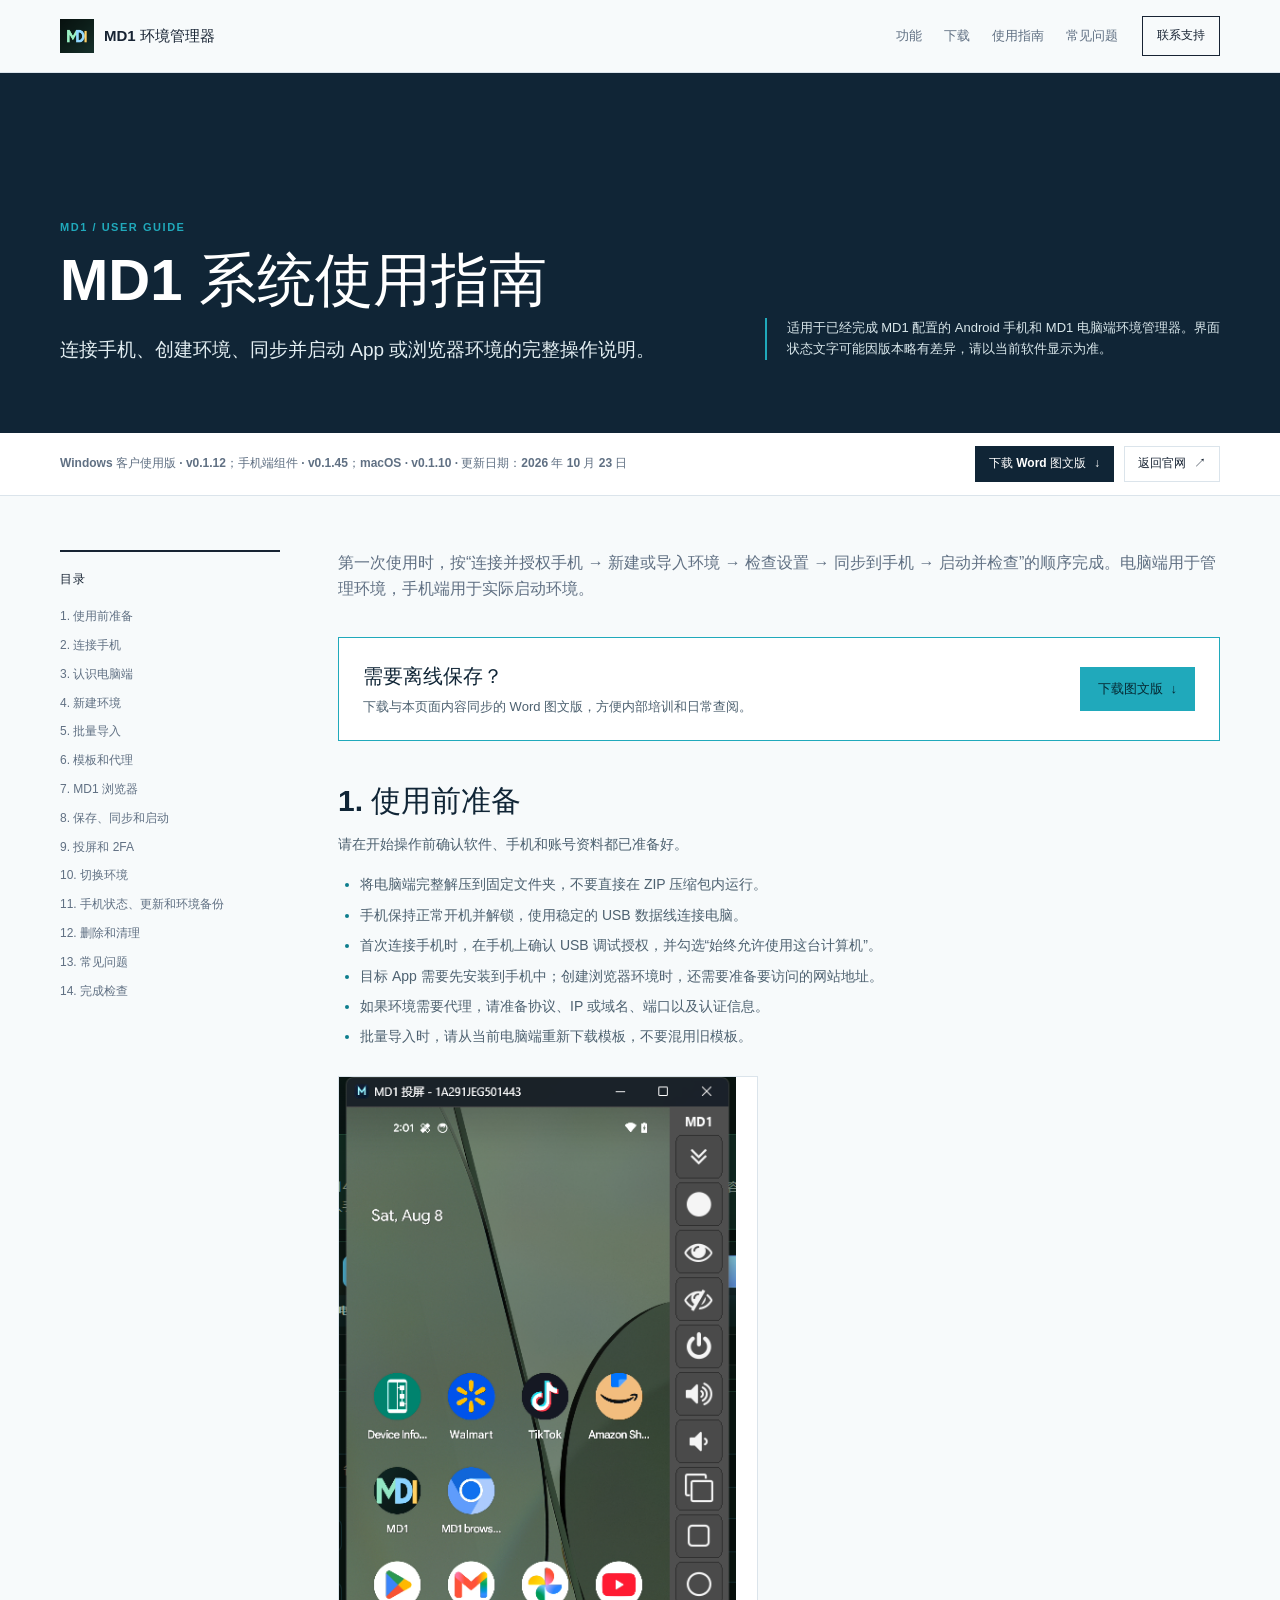
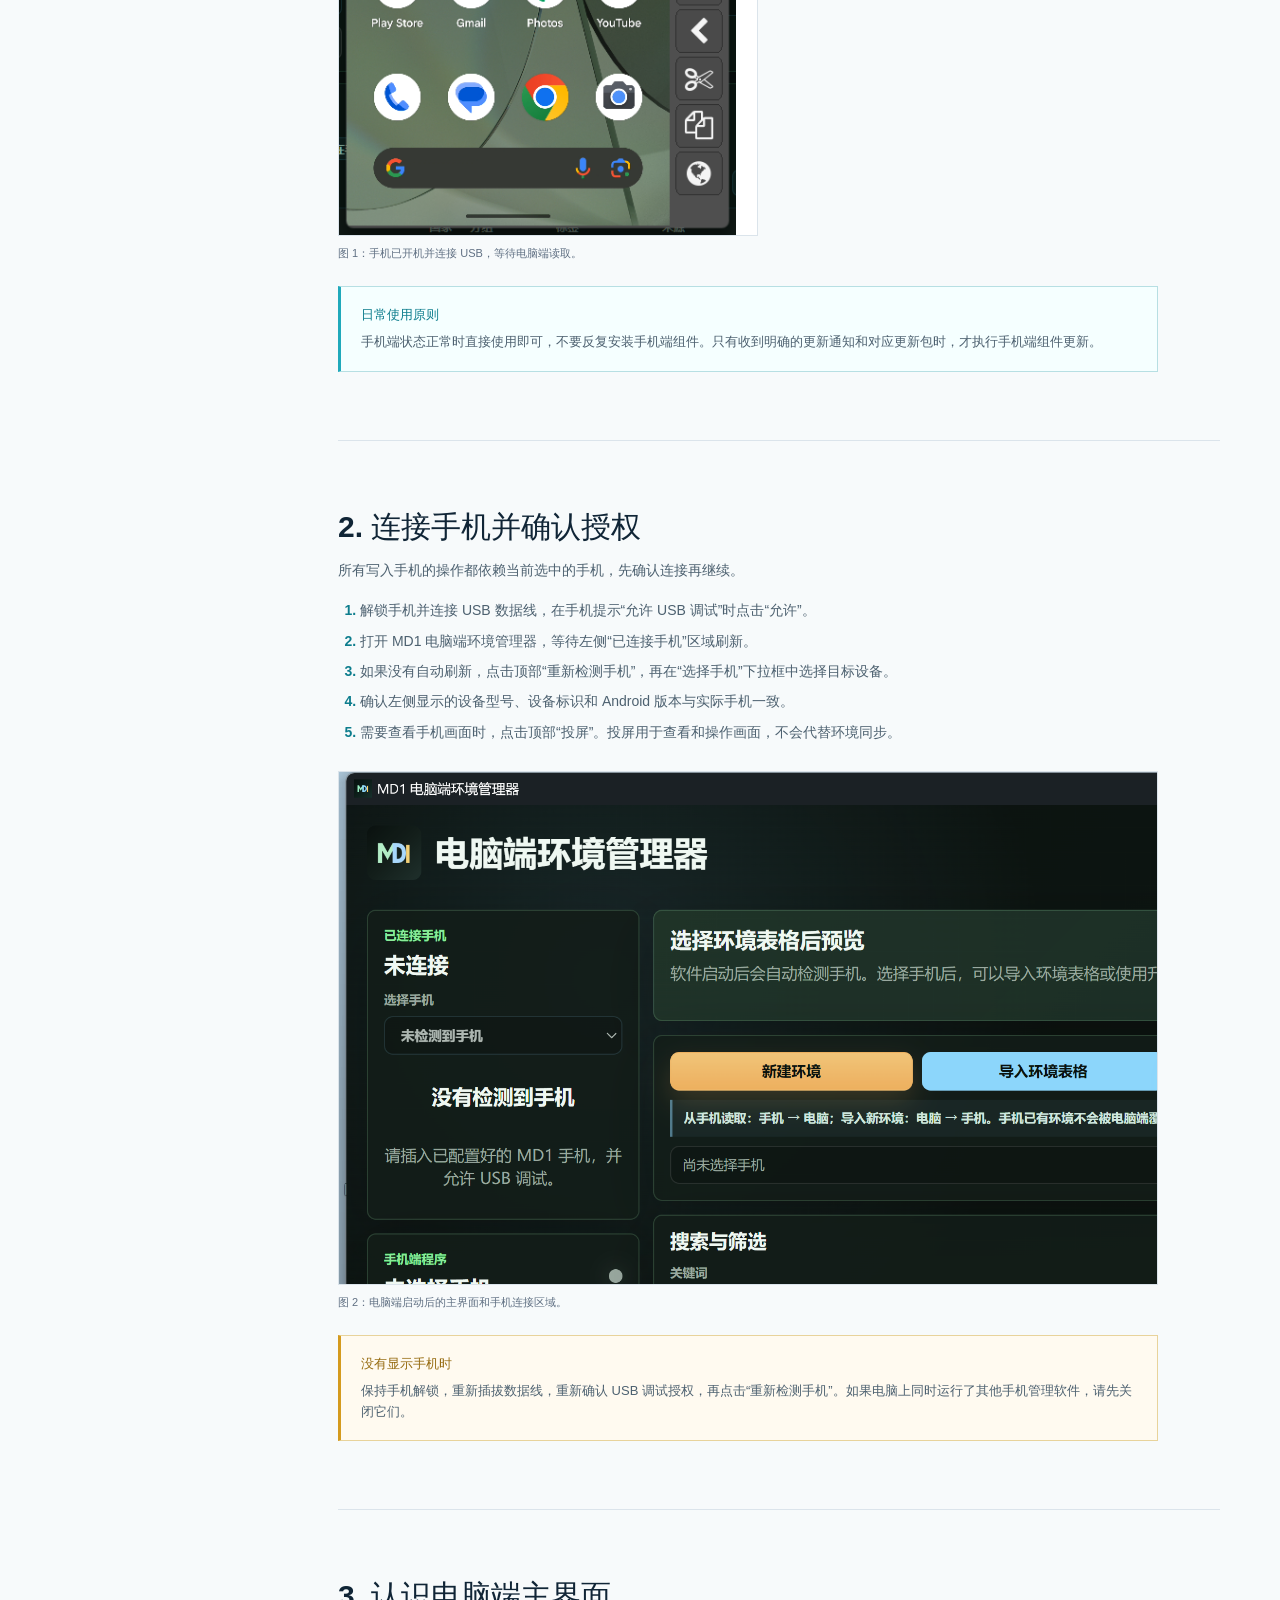
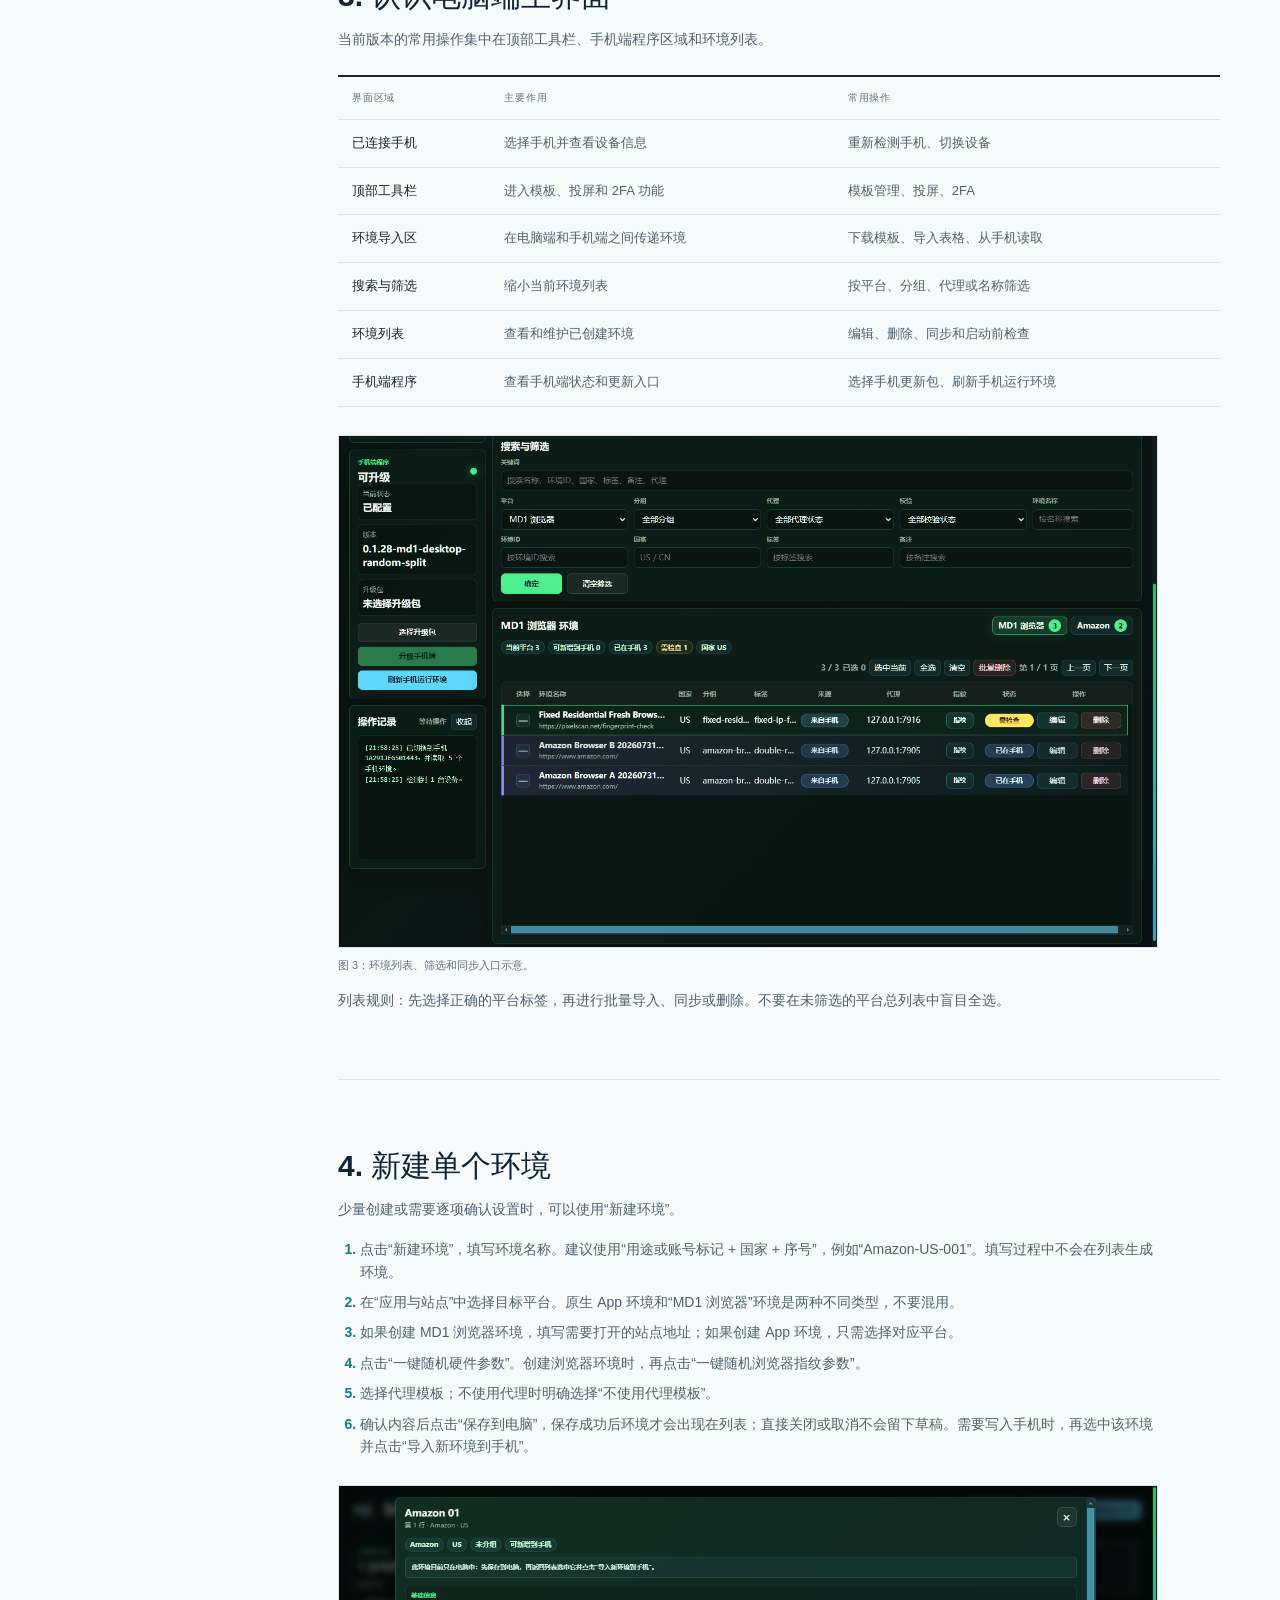
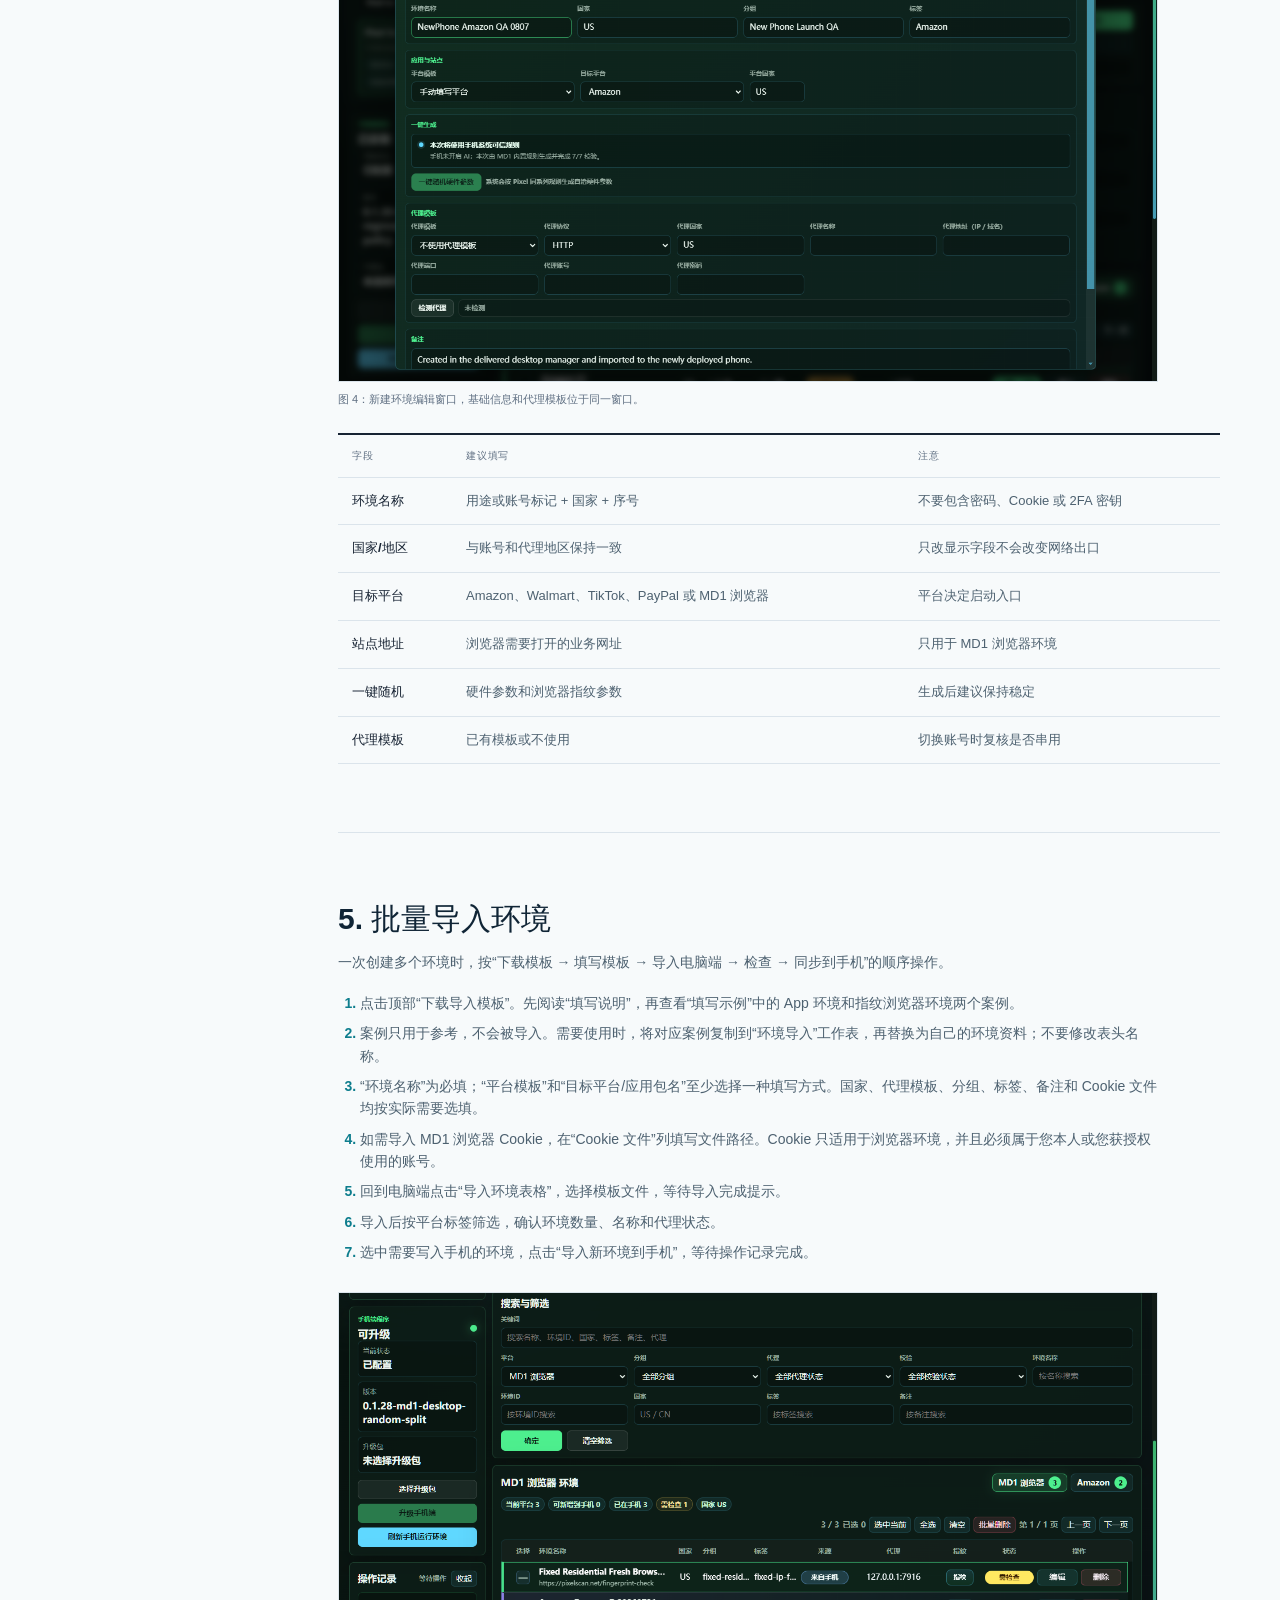
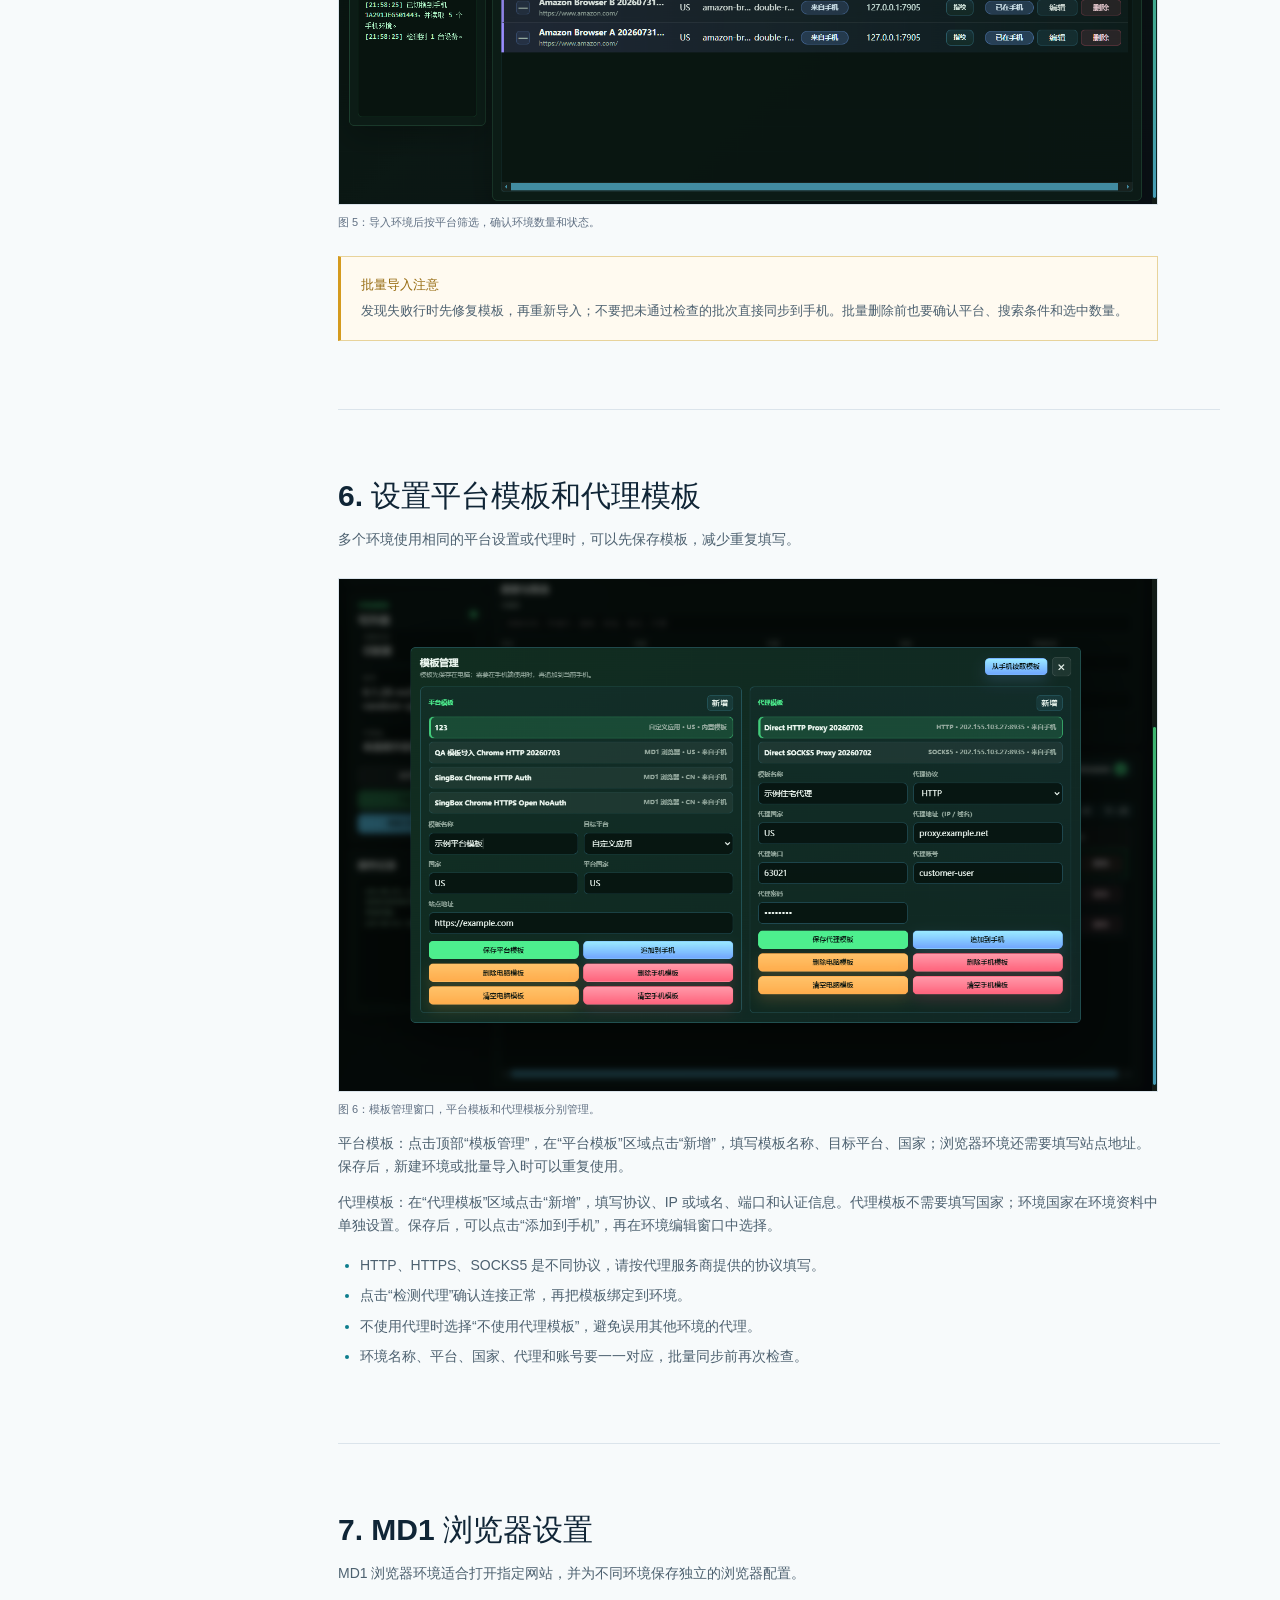
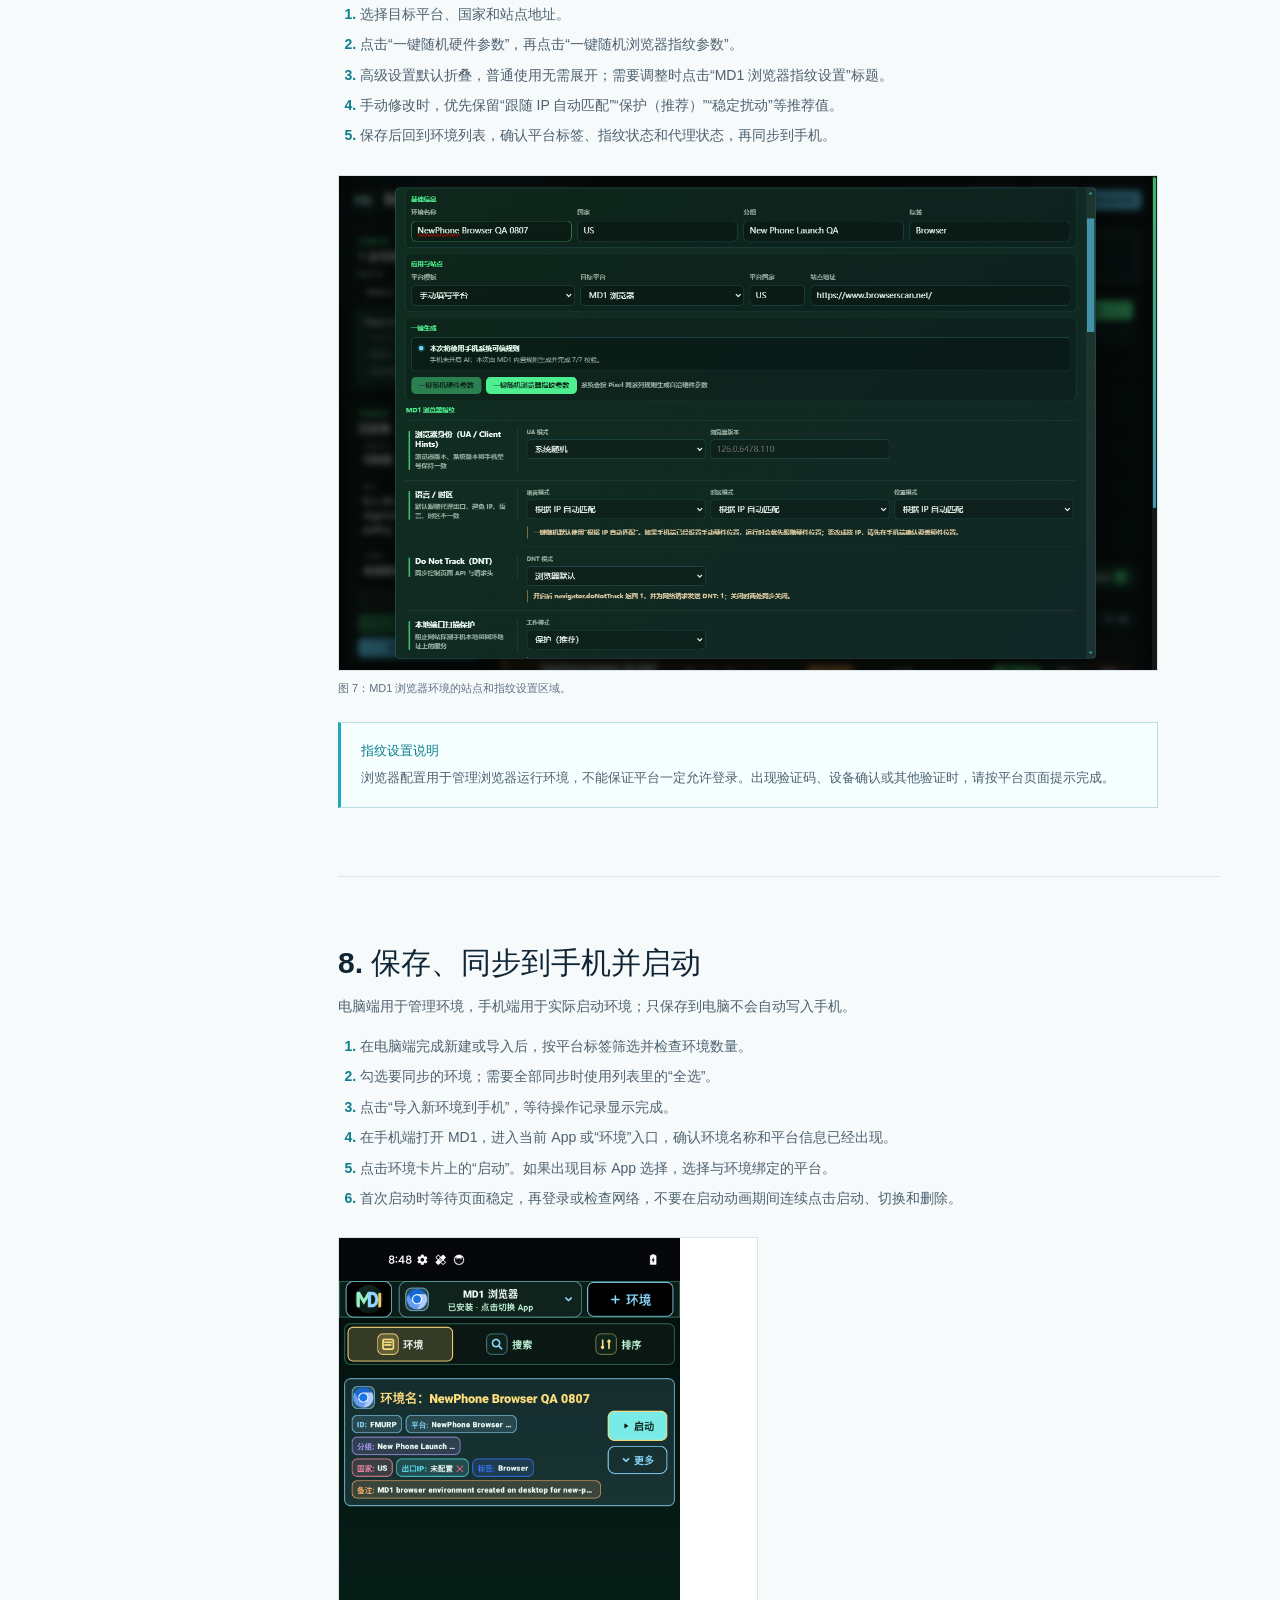
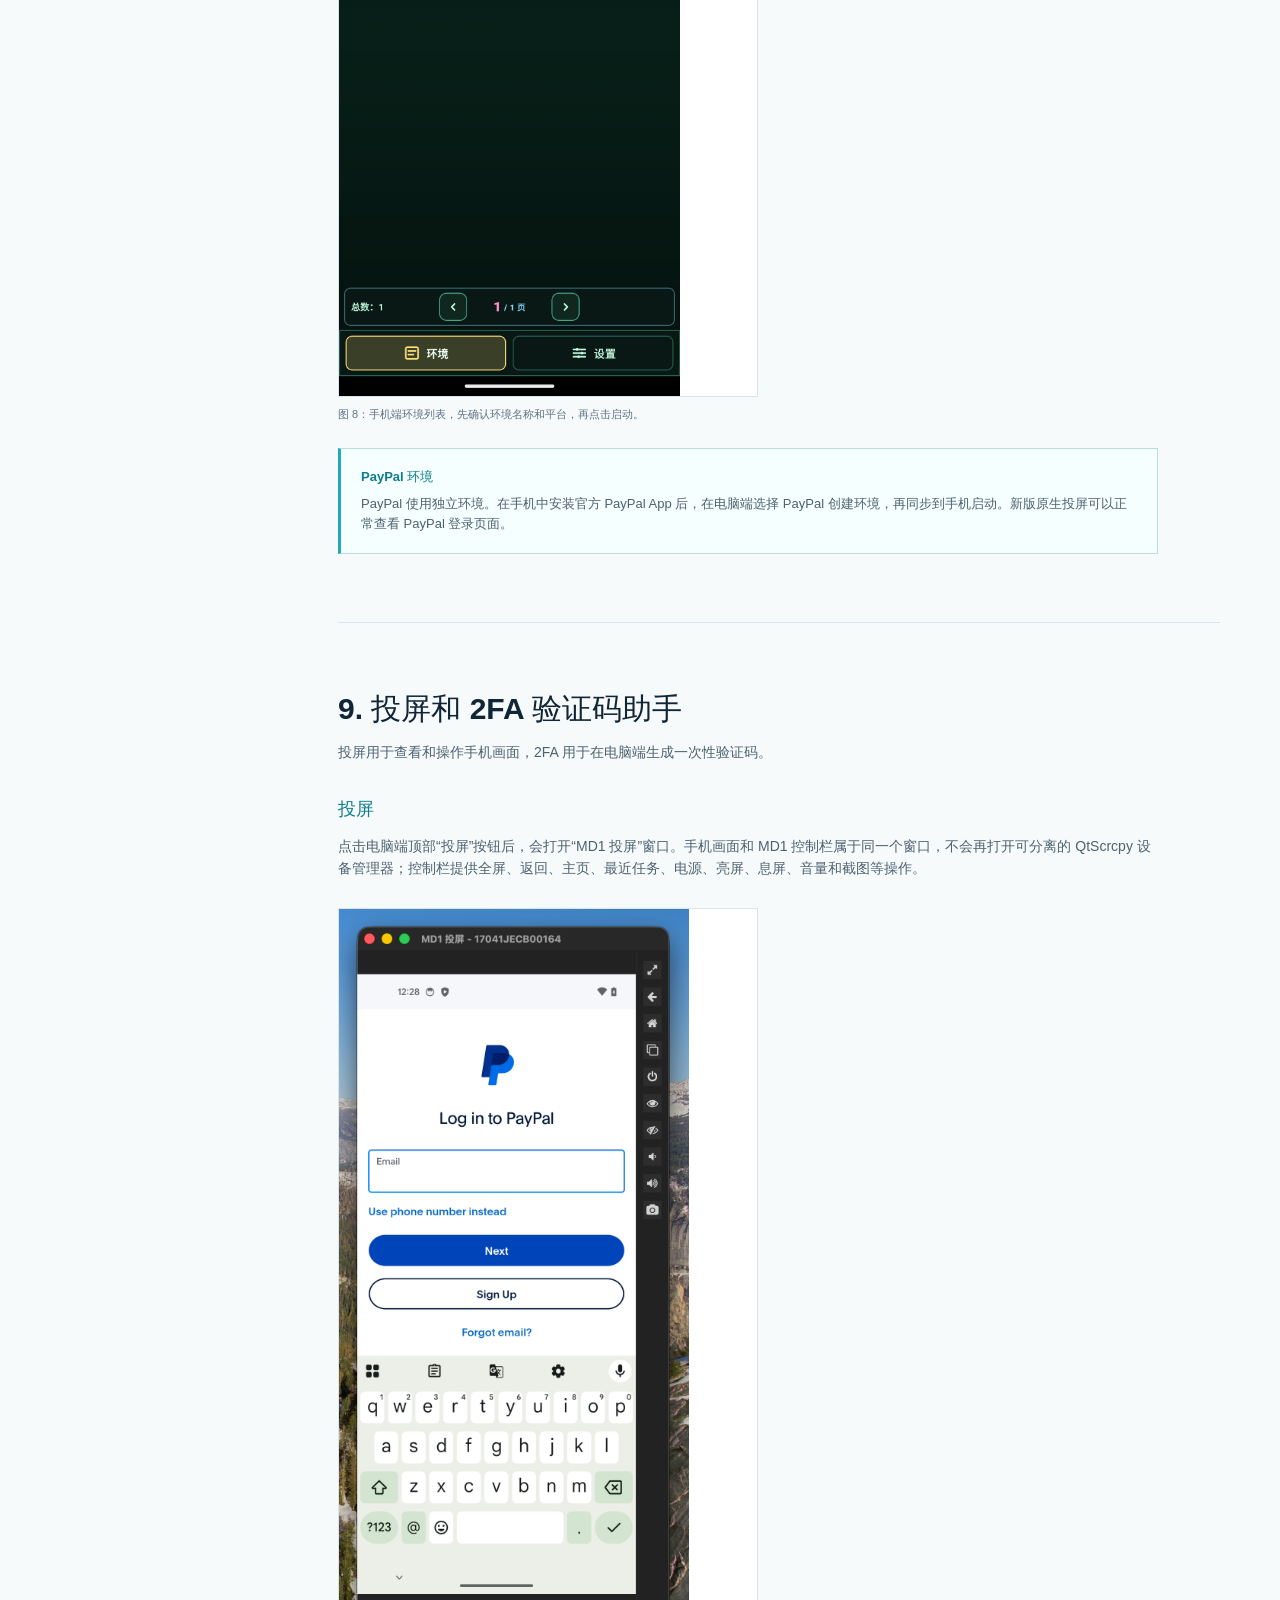
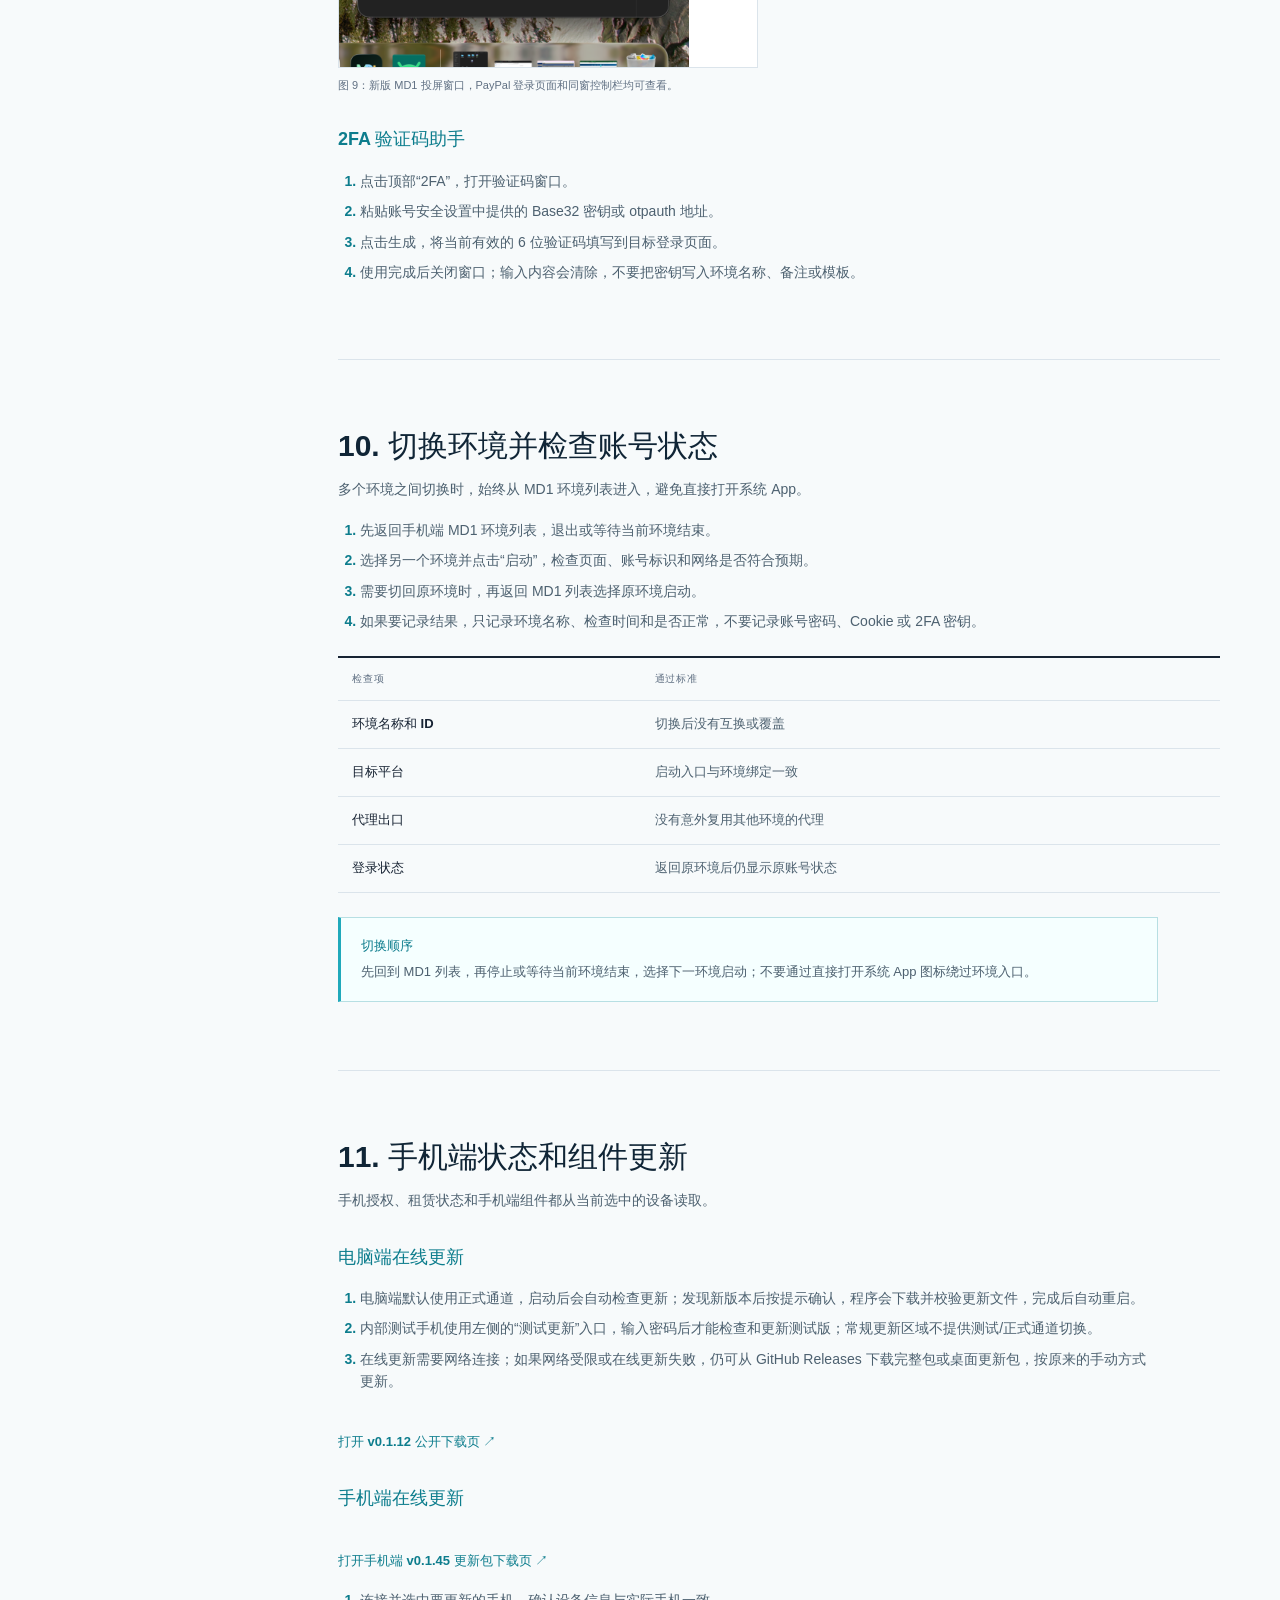
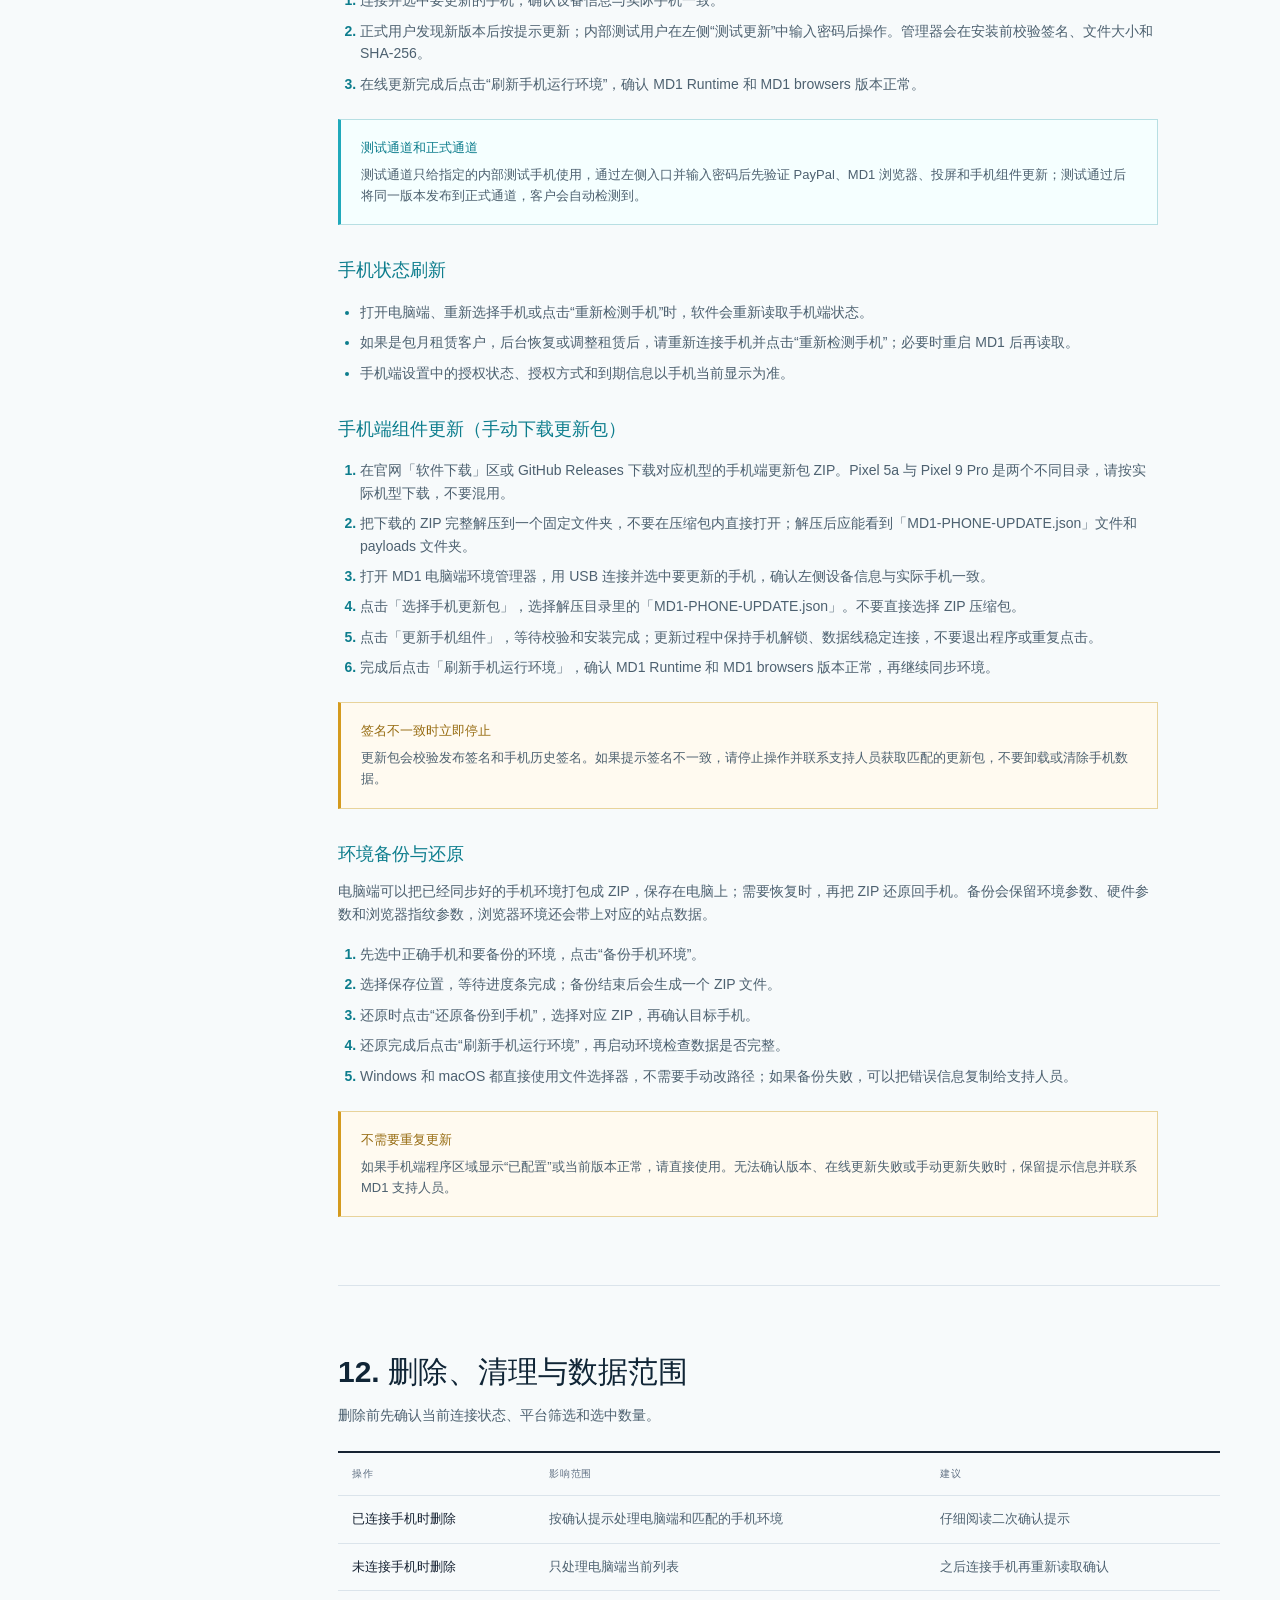
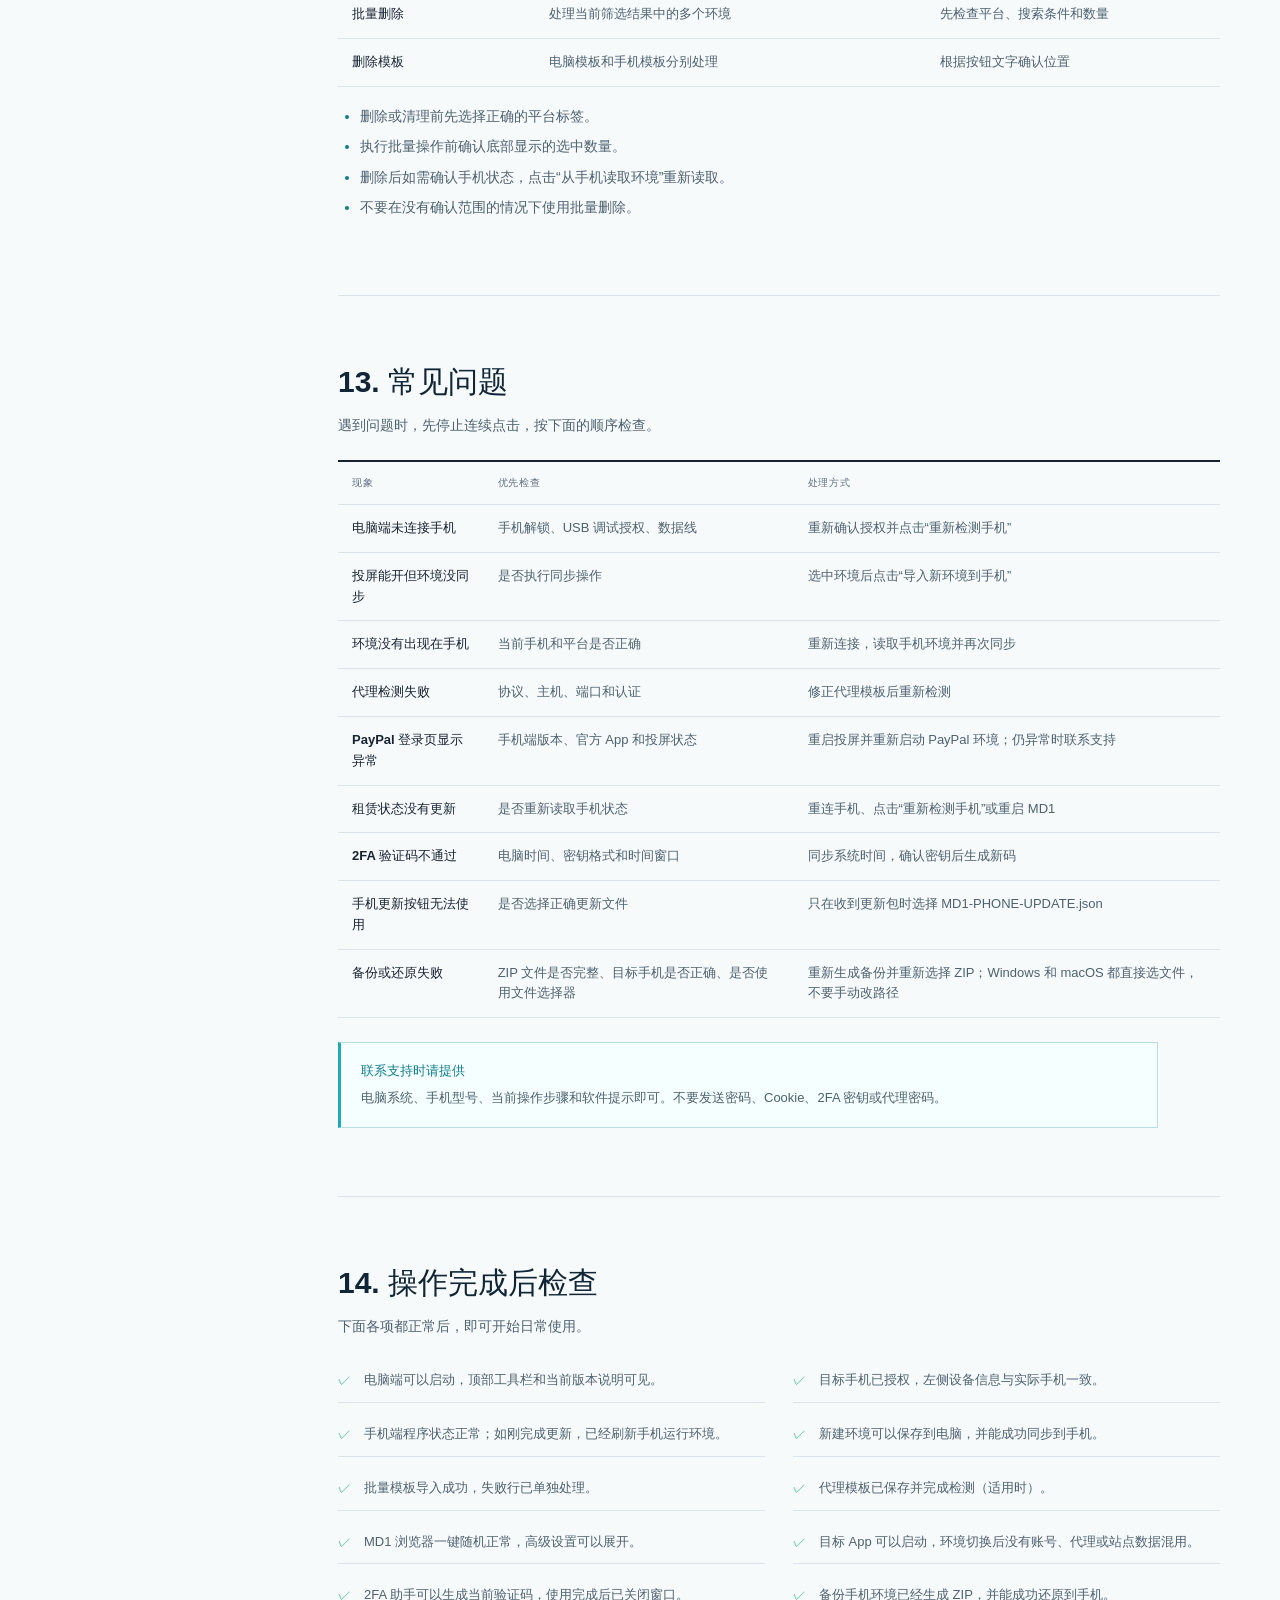
==== commit 980f535e: "Update v0.1.45 download links and phone update guide" ====
--- a/guide.html
+++ b/guide.html
@@ -40,7 +40,7 @@
 
     <section class="guide-toolbar">
       <div class="shell guide-toolbar-inner">
-        <span class="guide-toolbar-label">Windows 客户使用版 · v0.1.12；手机端组件 · v0.1.44；macOS · v0.1.10 · 更新日期：2026 年 10 月 23 日</span>
+        <span class="guide-toolbar-label">Windows 客户使用版 · v0.1.12；手机端组件 · v0.1.45；macOS · v0.1.10 · 更新日期：2026 年 10 月 23 日</span>
         <div class="guide-toolbar-actions">
           <a class="button button-dark" href="guides/MD1系统使用指南-图文版-2026-08-31.docx" download>下载 Word 图文版 <span aria-hidden="true">↓</span></a>
           <a class="button button-quiet" href="index.html">返回官网 <span aria-hidden="true">↗</span></a>
@@ -307,7 +307,7 @@
           </ol>
           <p><a class="text-link" href="https://github.com/weilonglee007/MD1-website/releases/tag/v0.1.12">打开 v0.1.12 公开下载页 ↗</a></p>
           <h3>手机端在线更新</h3>
-          <p><a class="text-link" href="https://github.com/weilonglee007/MD1-website/releases/tag/phone-v0.1.44">打开手机端 v0.1.44 更新包下载页 ↗</a></p>
+          <p><a class="text-link" href="https://github.com/weilonglee007/MD1-website/releases/tag/phone-v0.1.45">打开手机端 v0.1.45 更新包下载页 ↗</a></p>
           <ol>
             <li>连接并选中要更新的手机，确认设备信息与实际手机一致。</li>
             <li>正式用户发现新版本后按提示更新；内部测试用户在左侧“测试更新”中输入密码后操作。管理器会在安装前校验签名、文件大小和 SHA-256。</li>
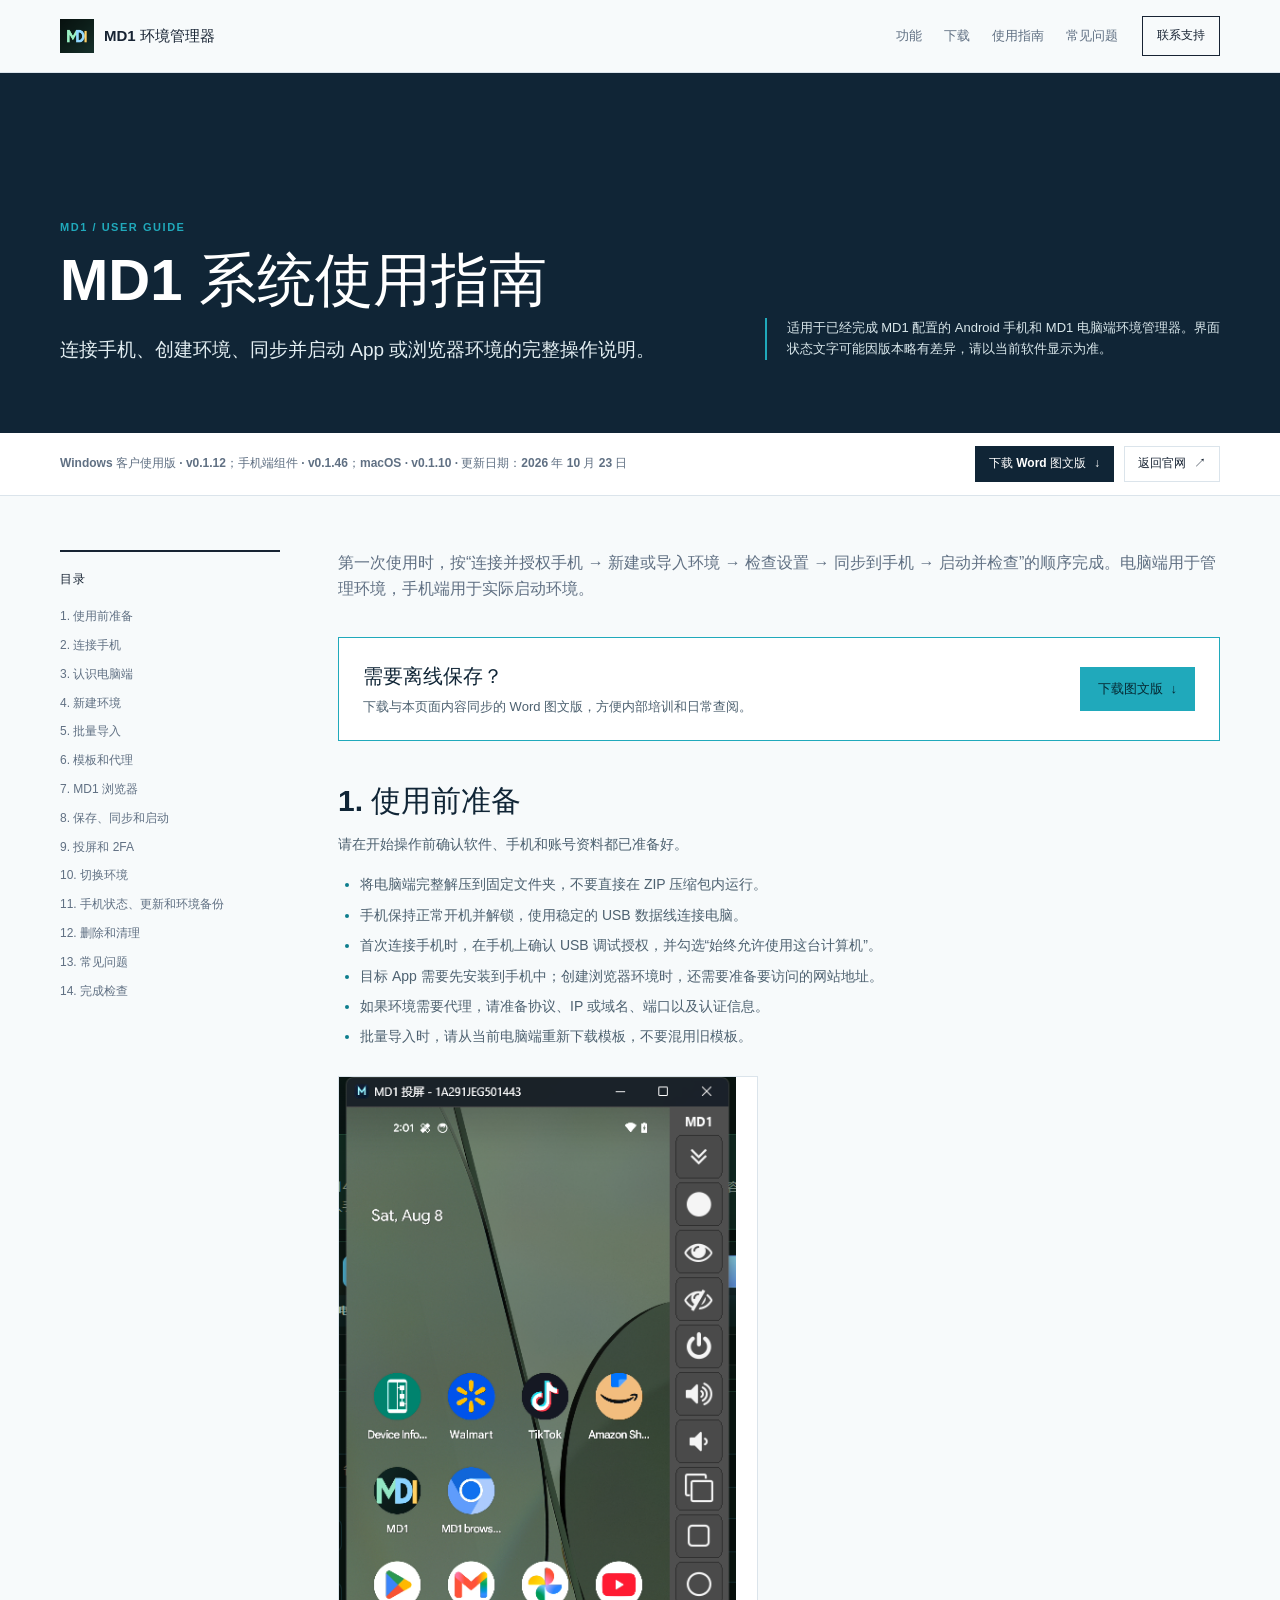
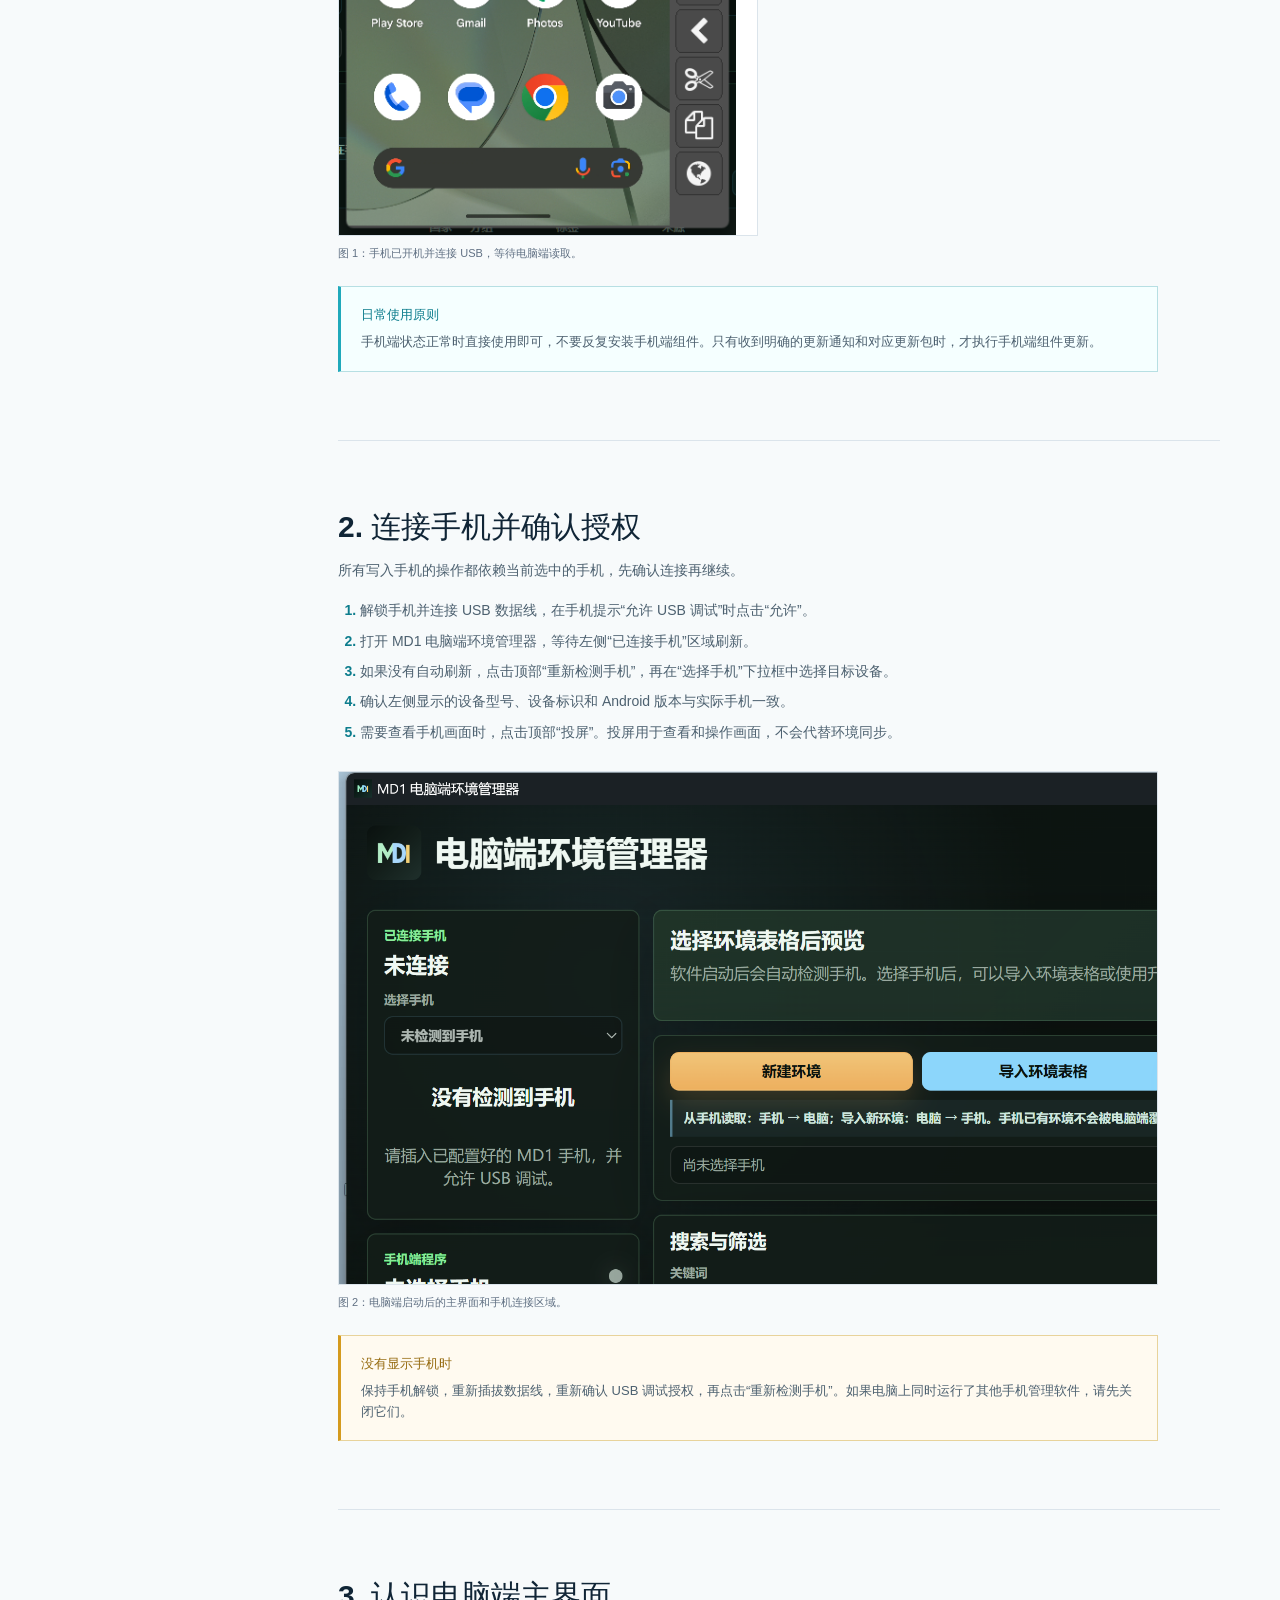
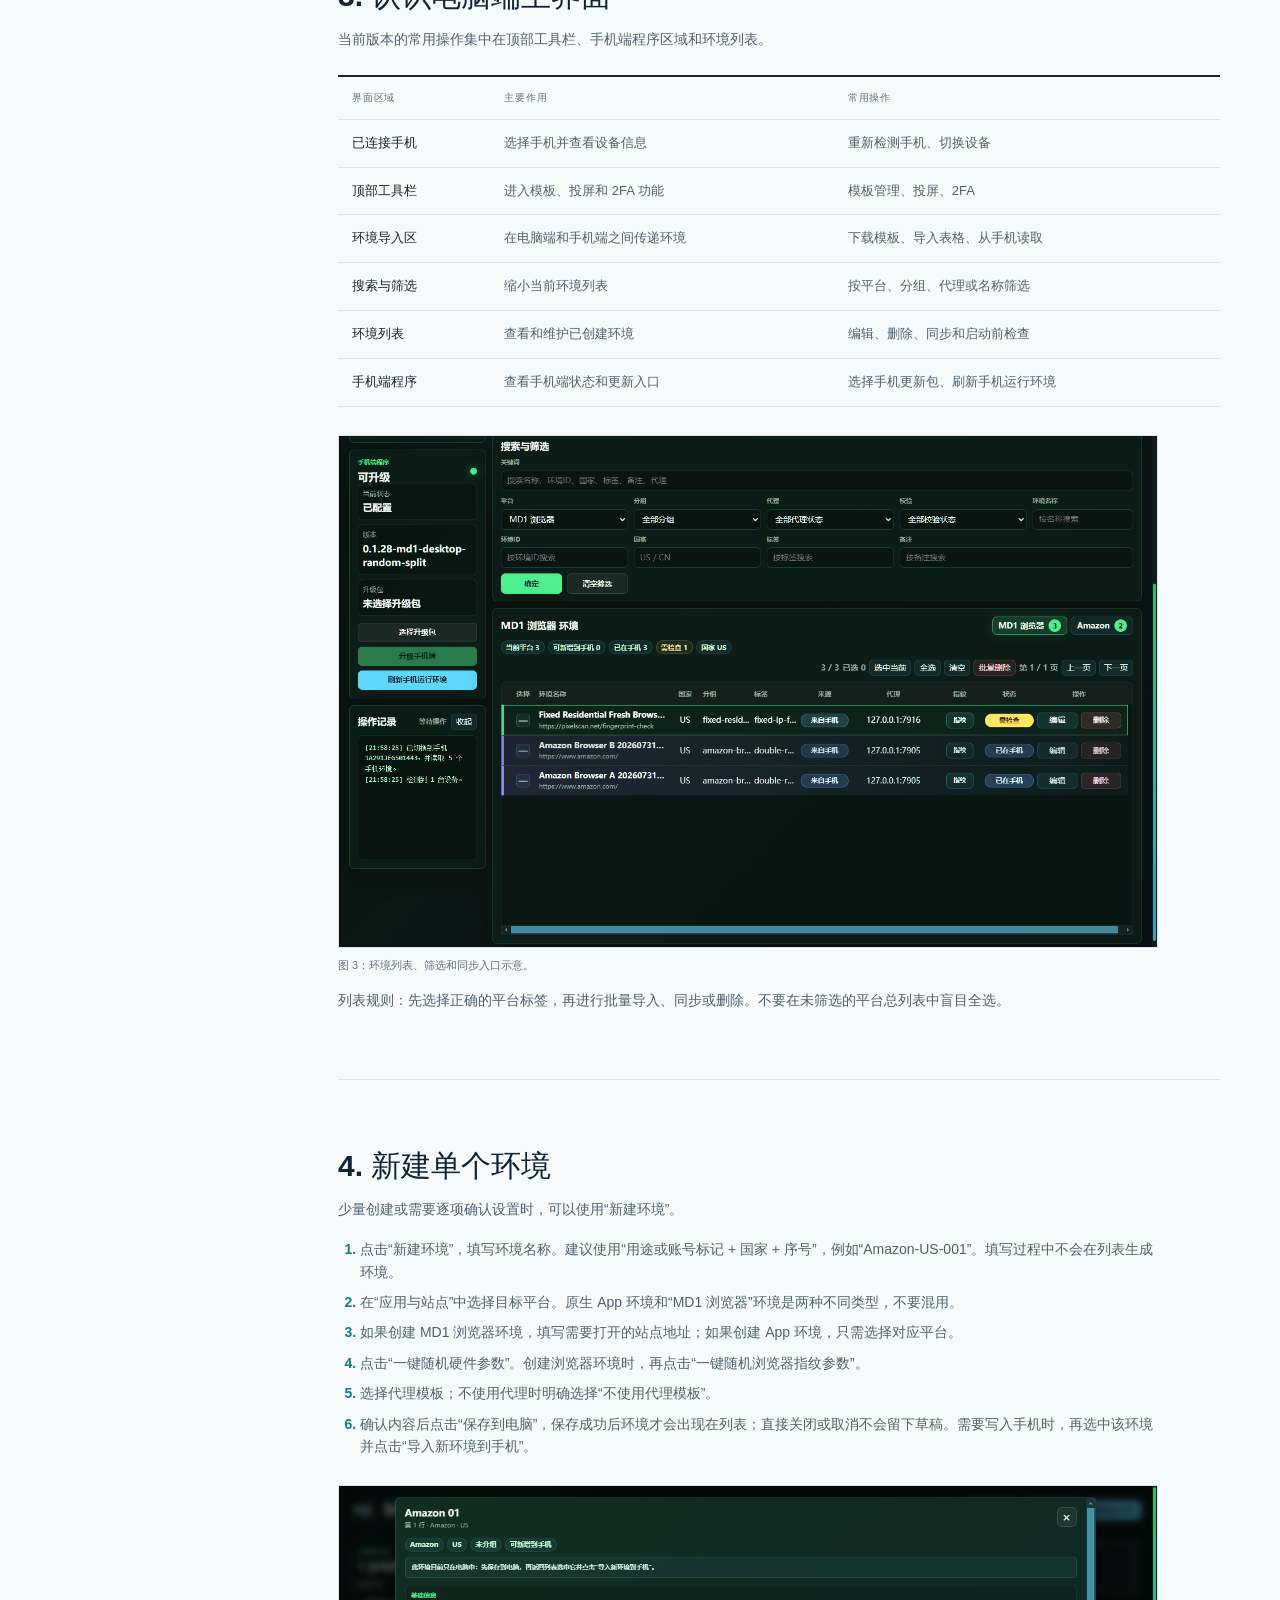
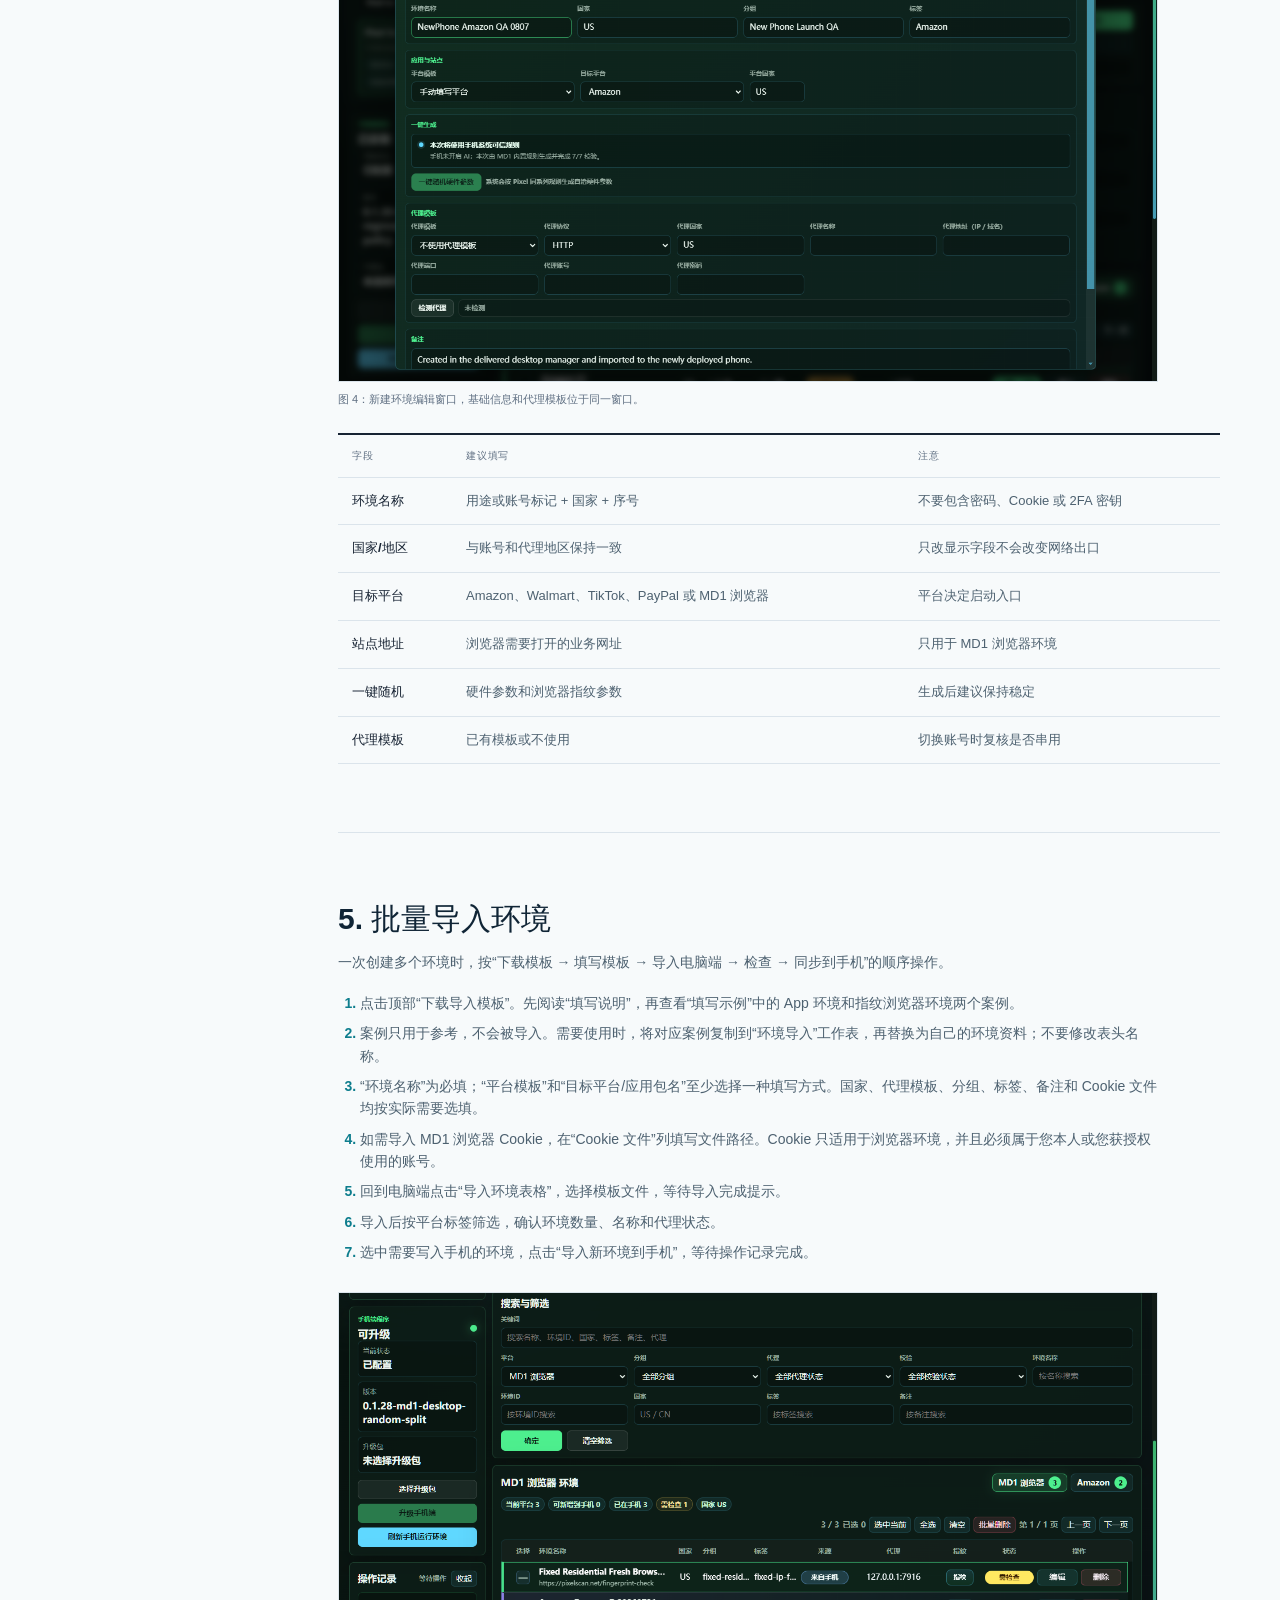
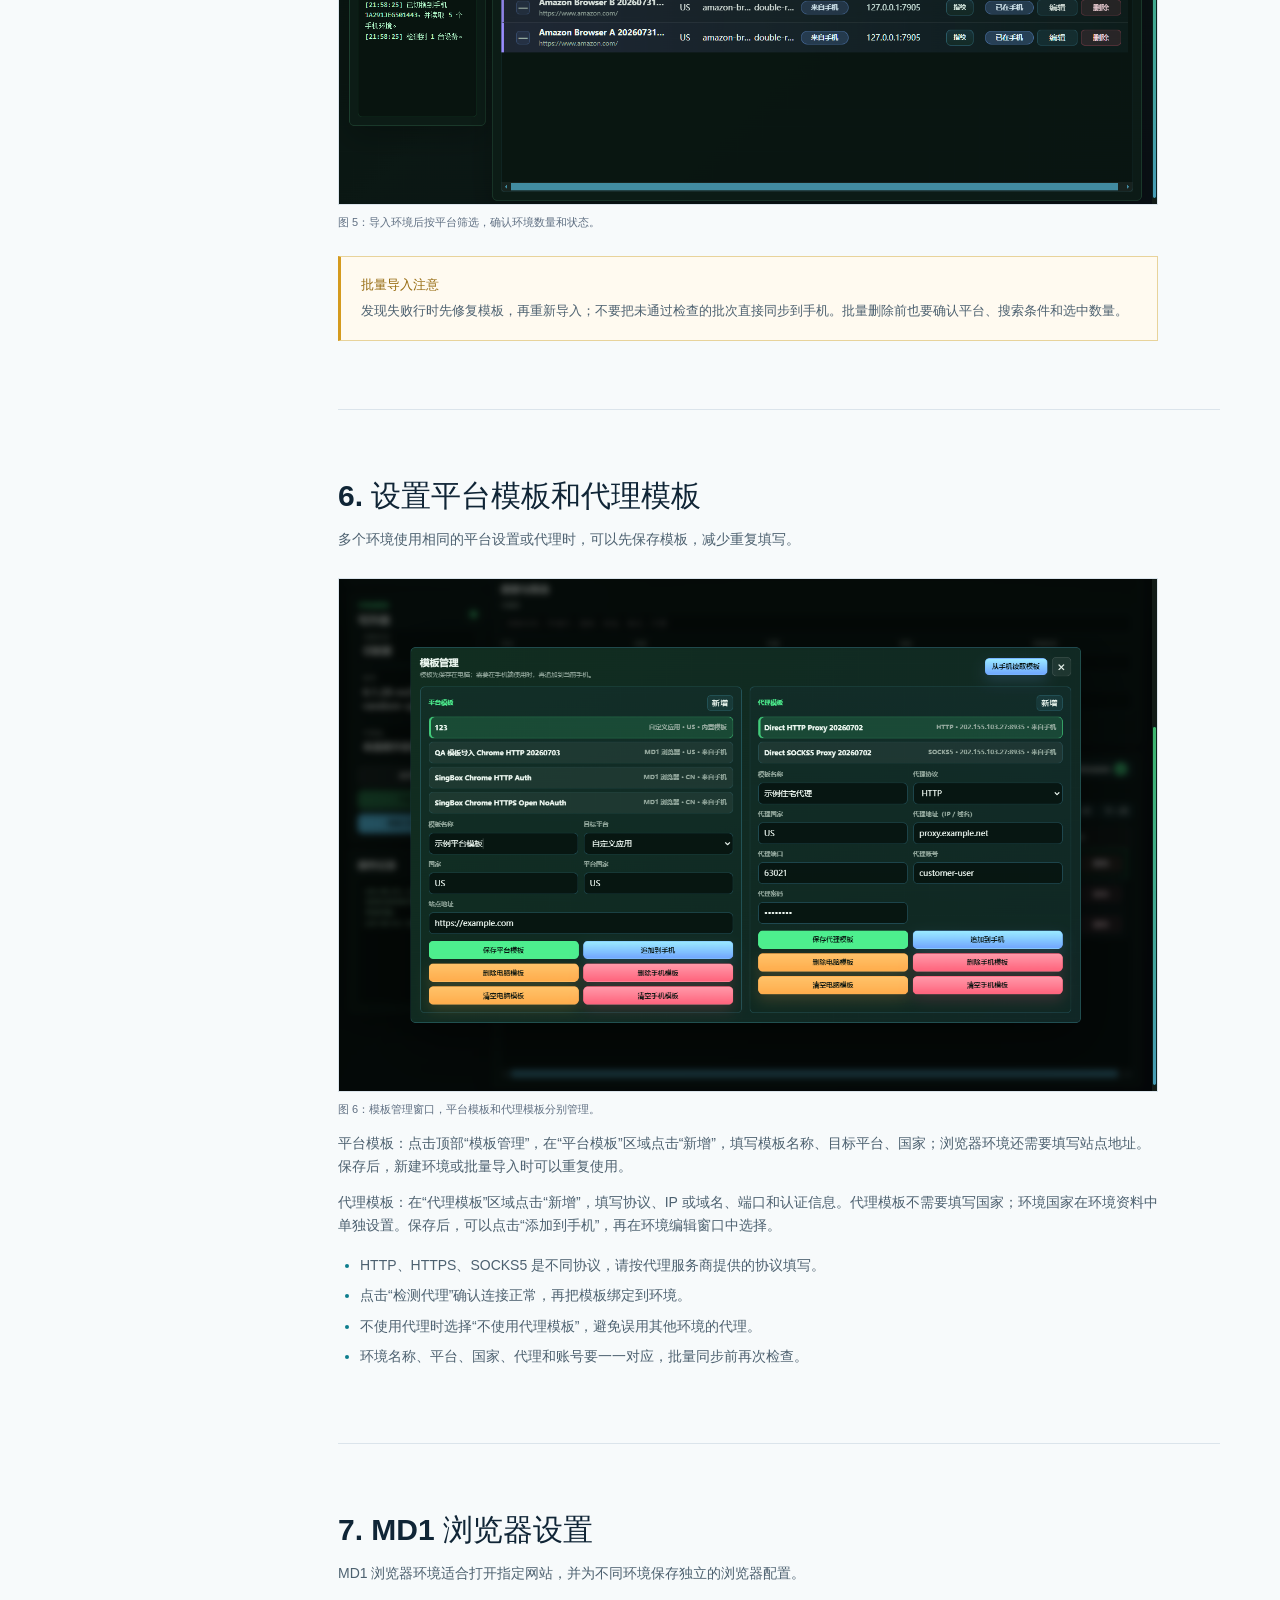
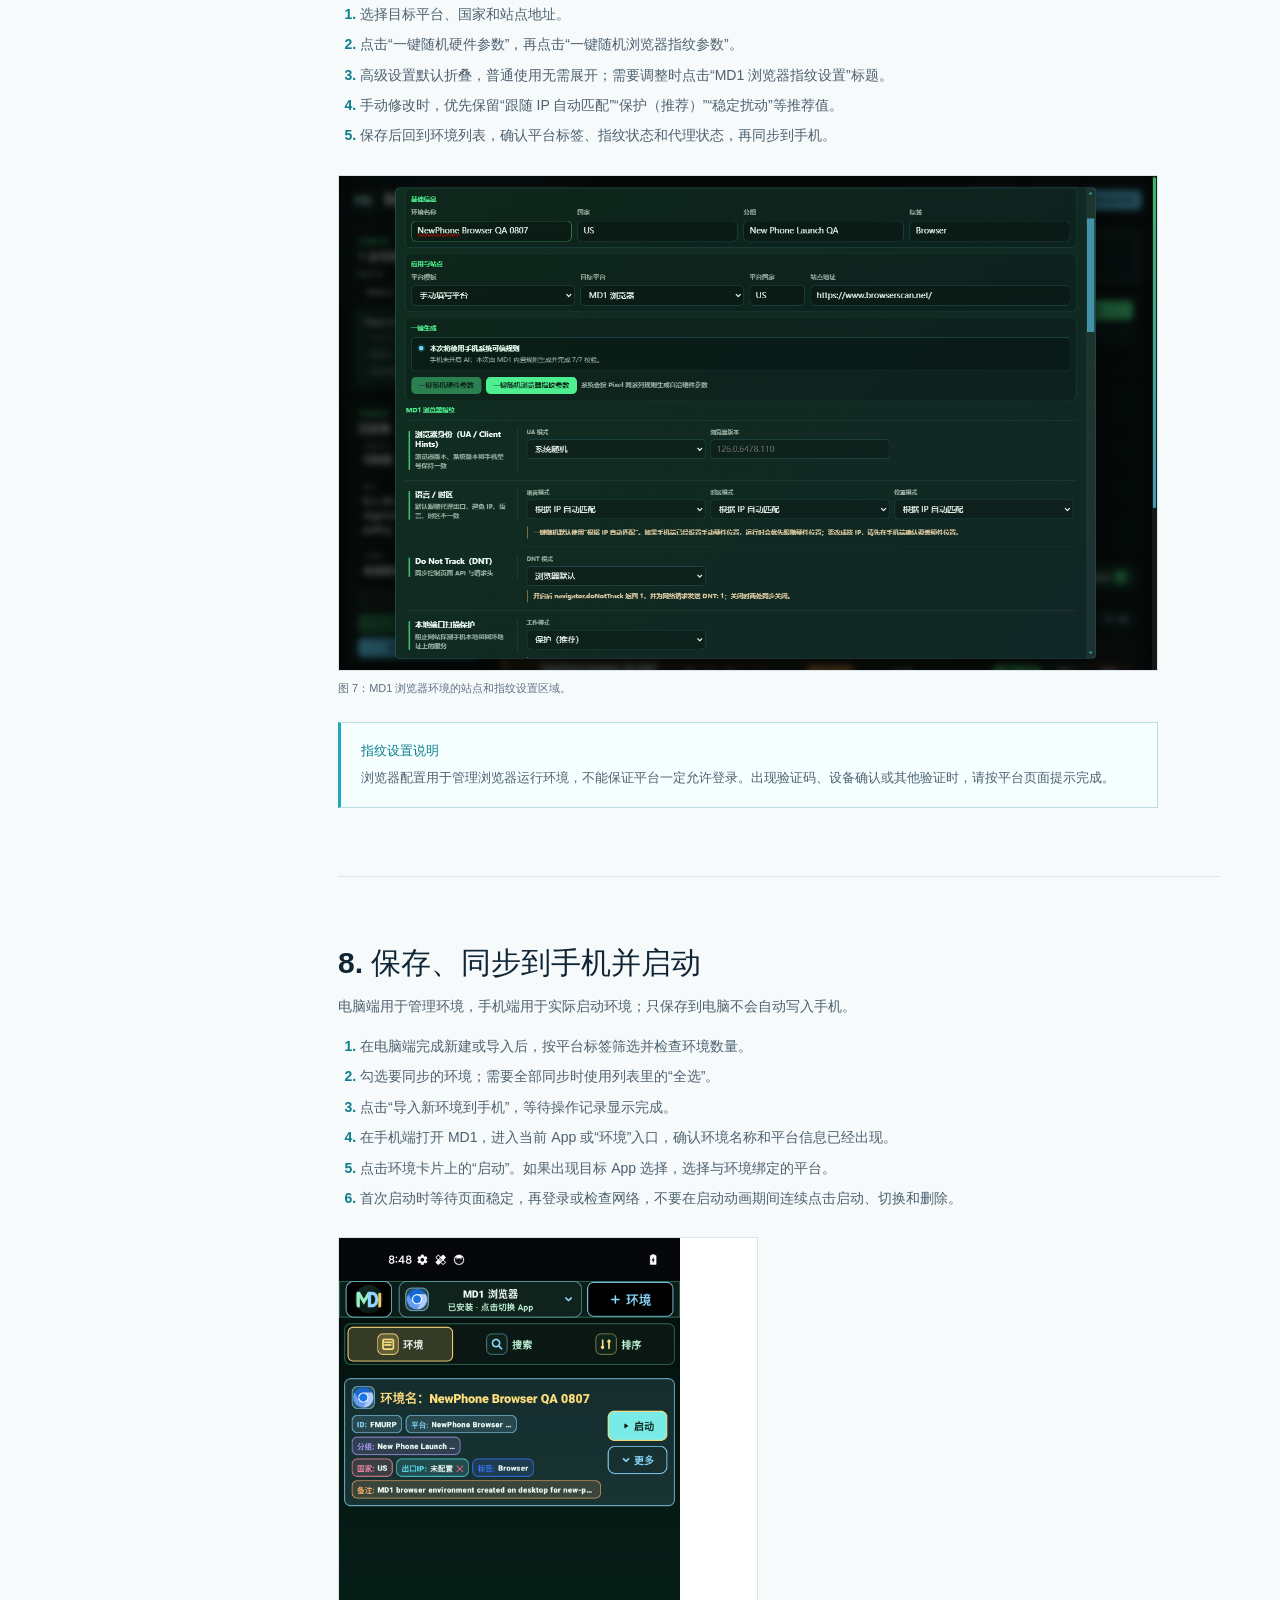
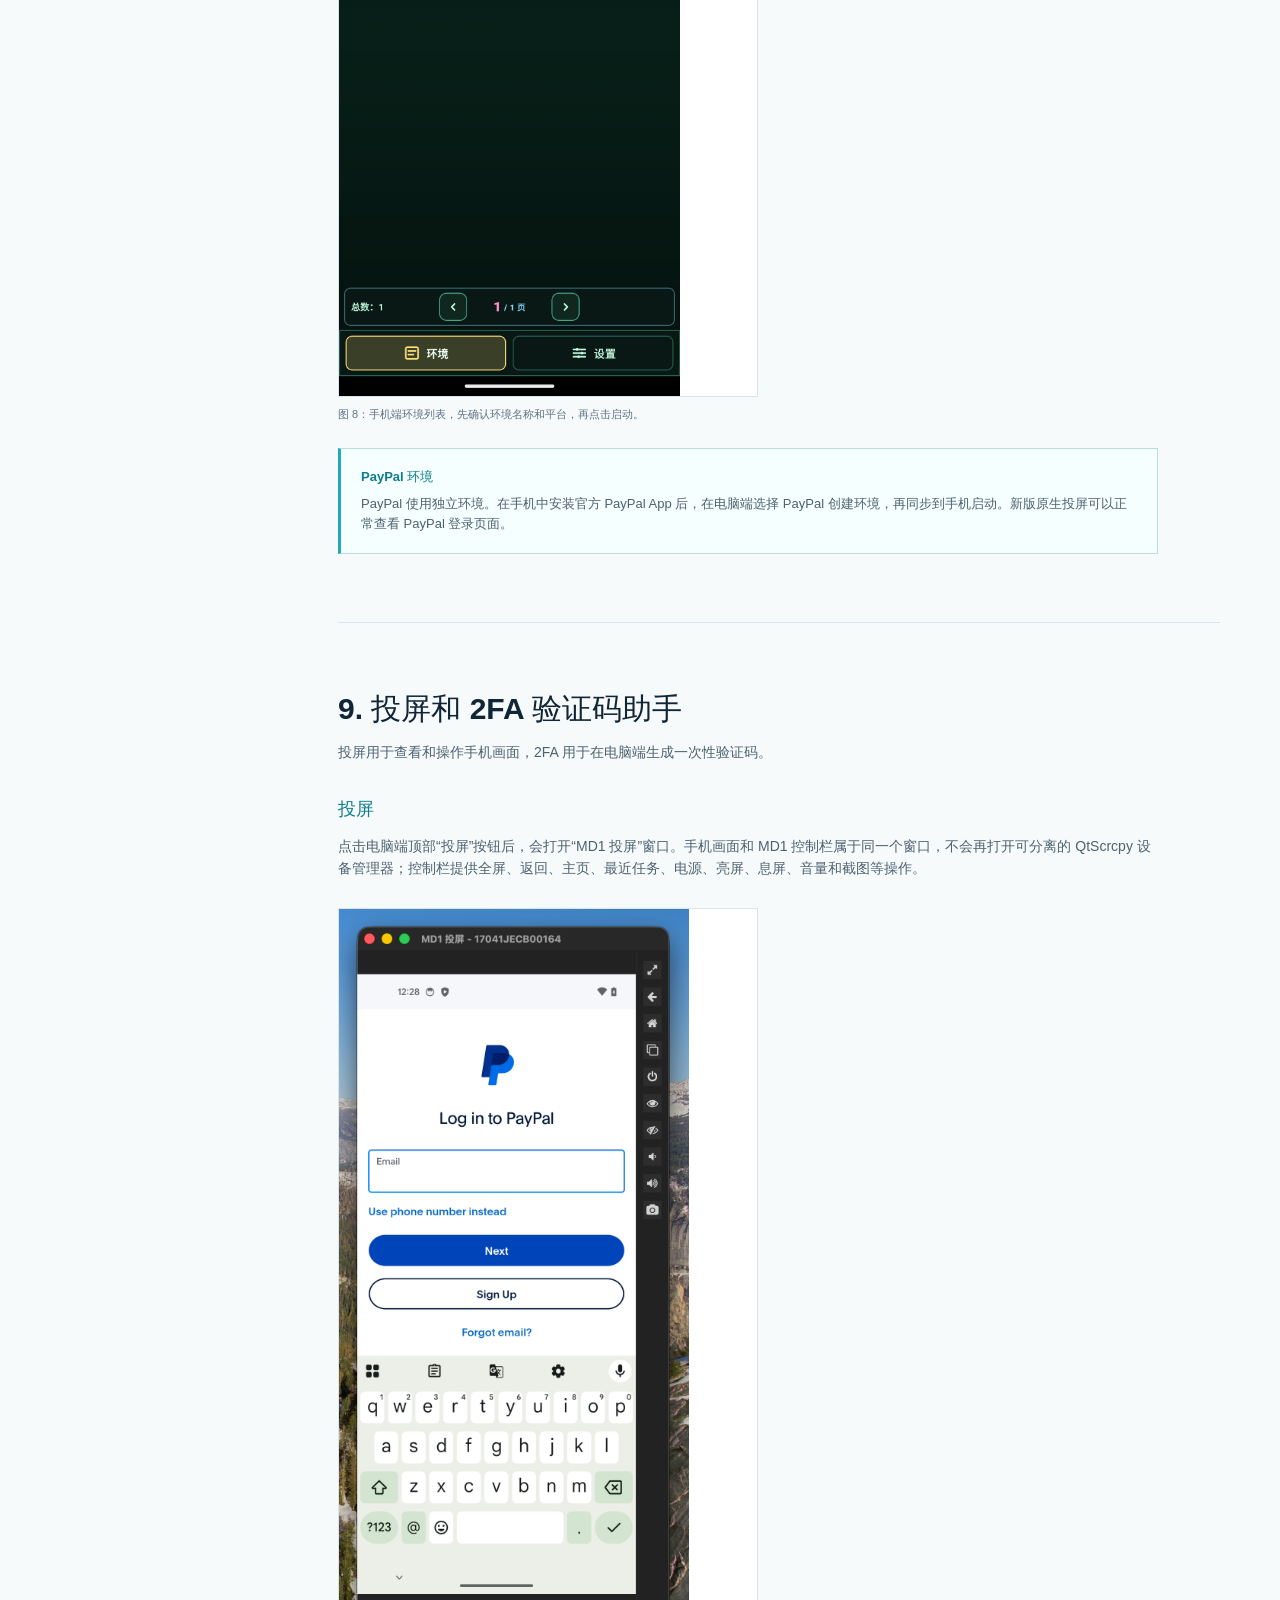
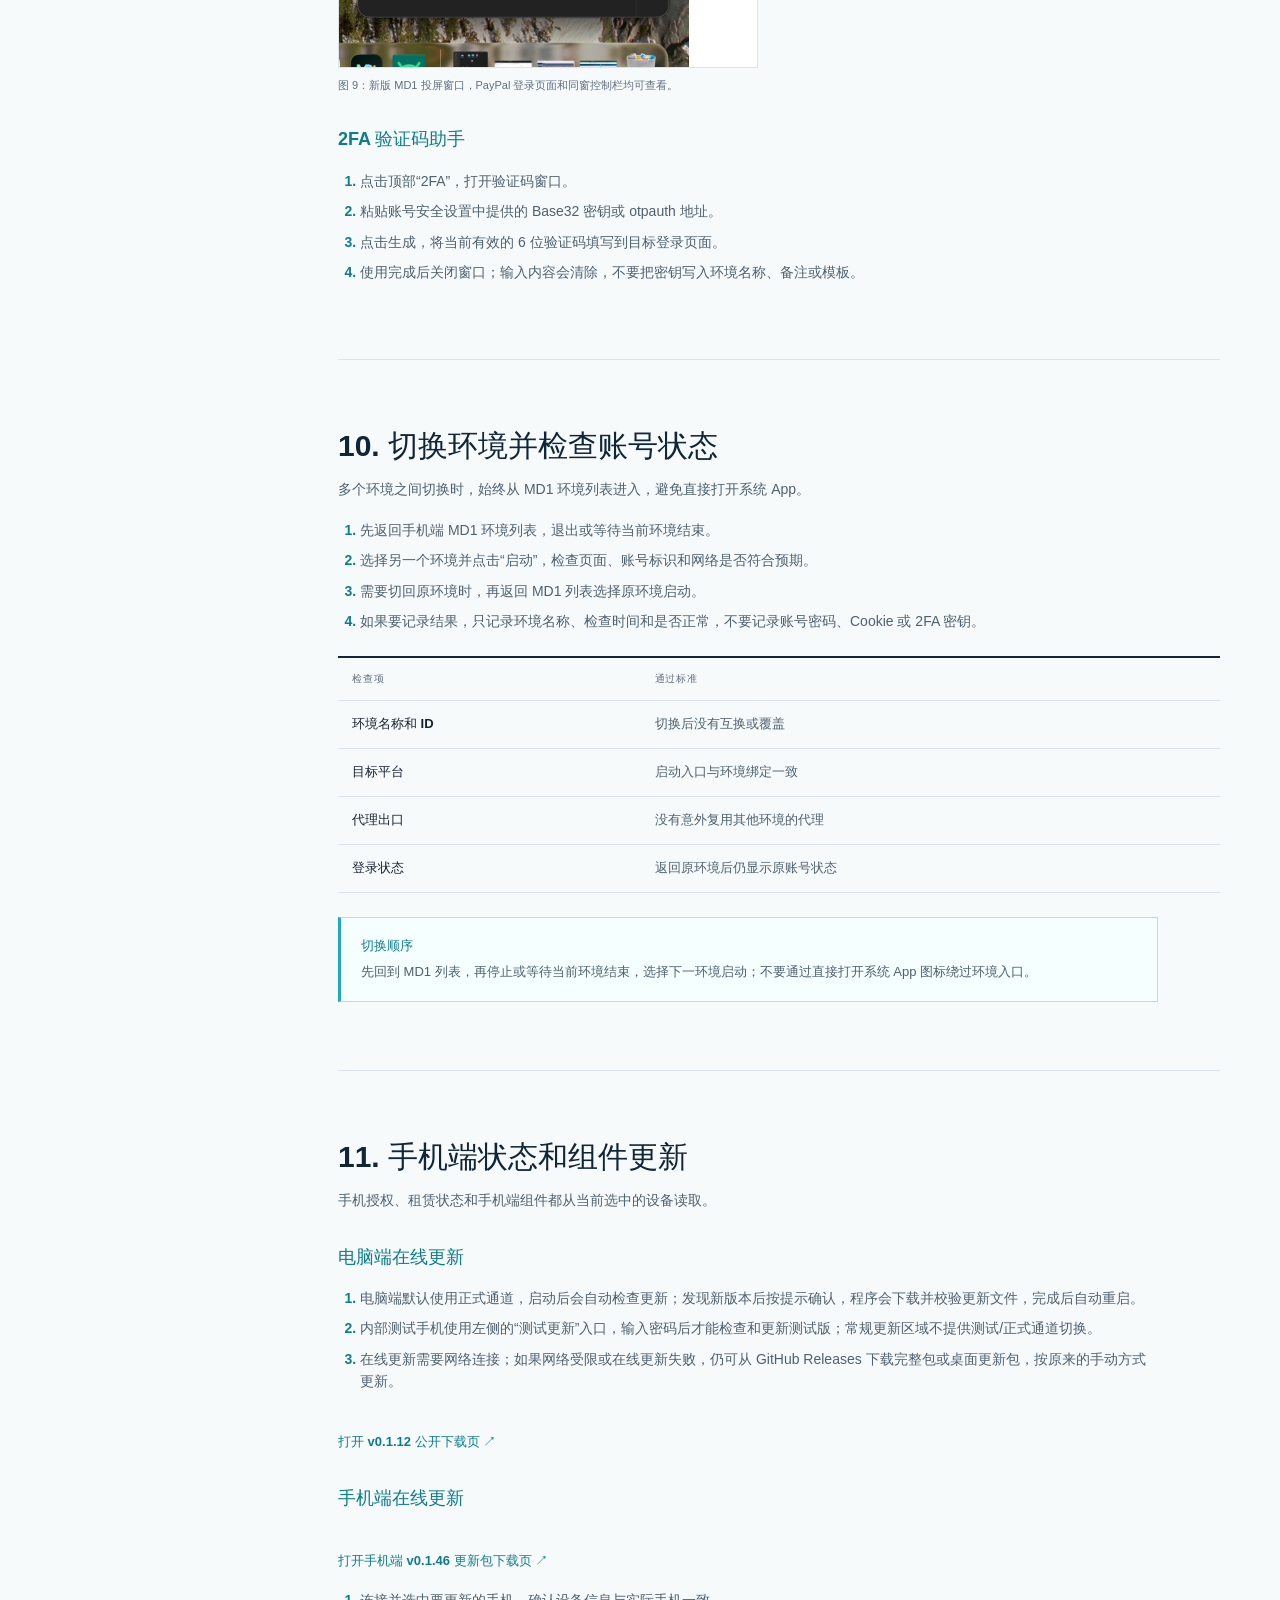
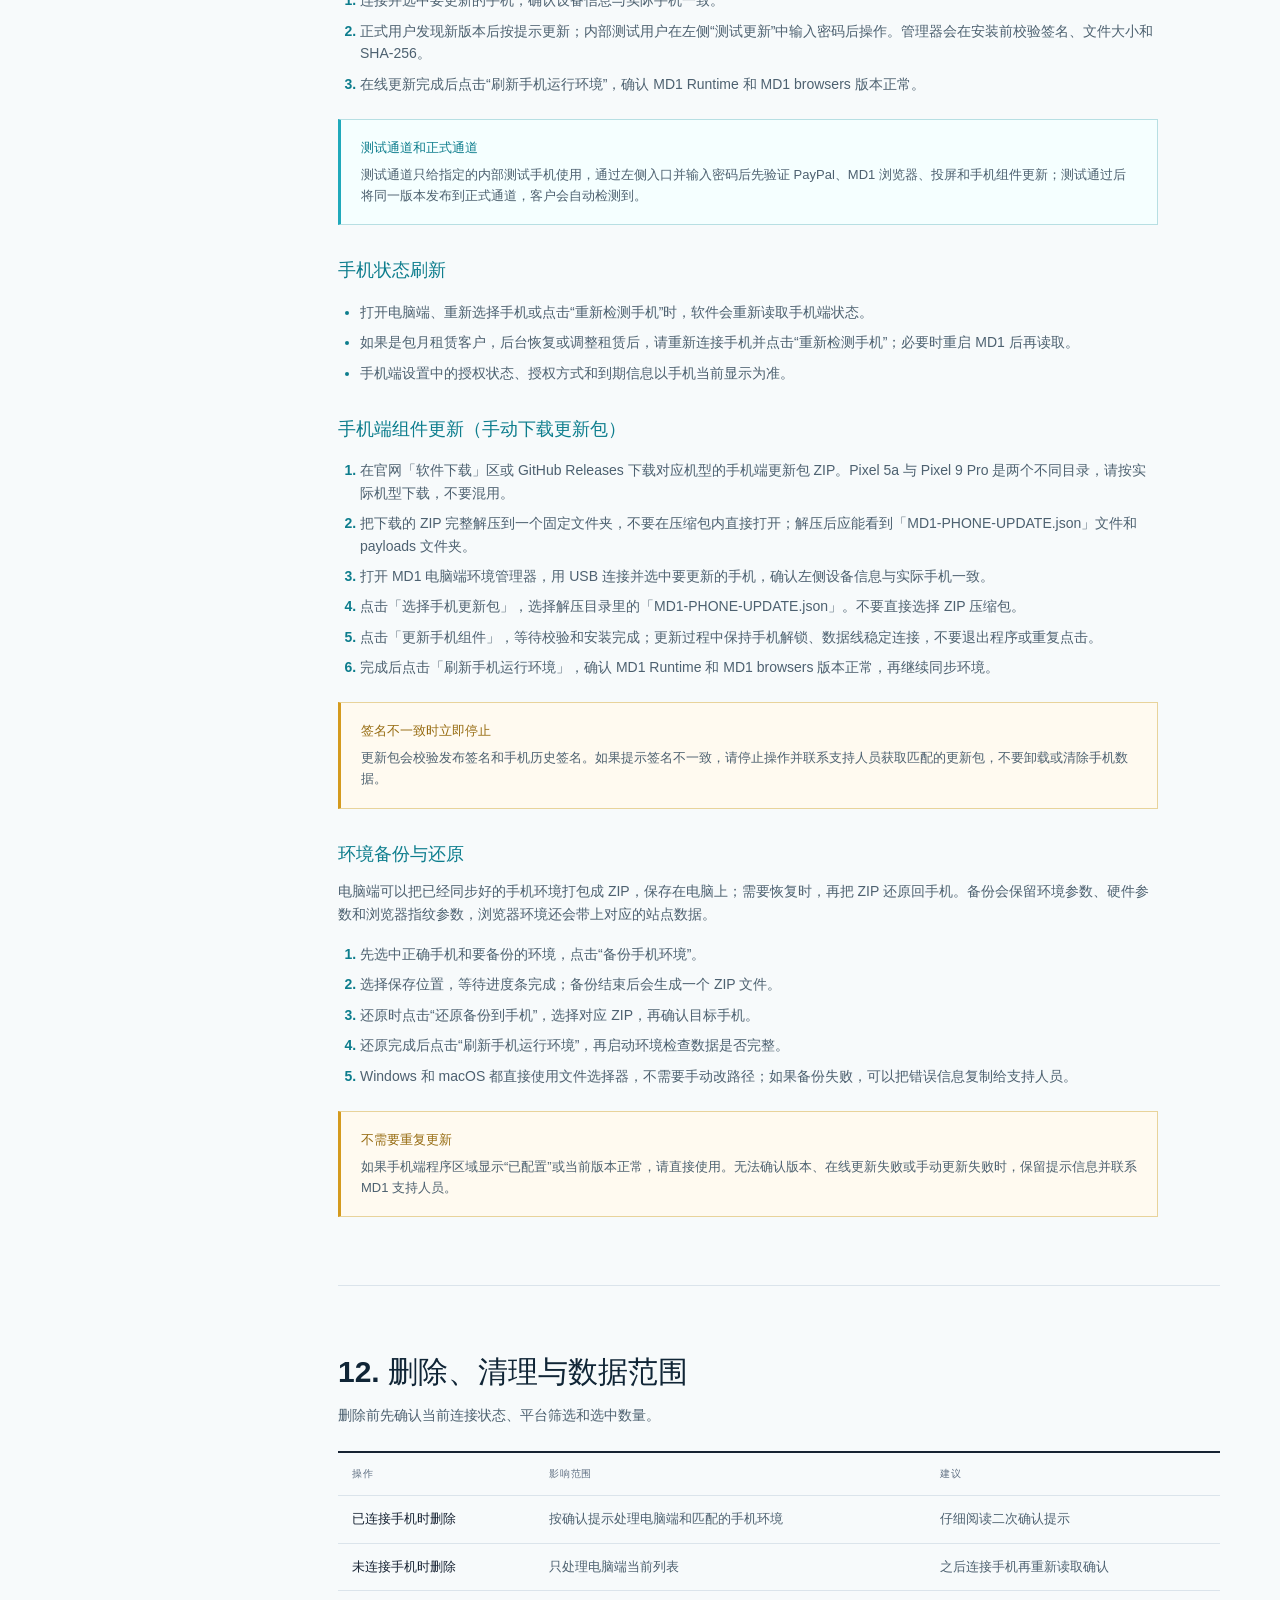
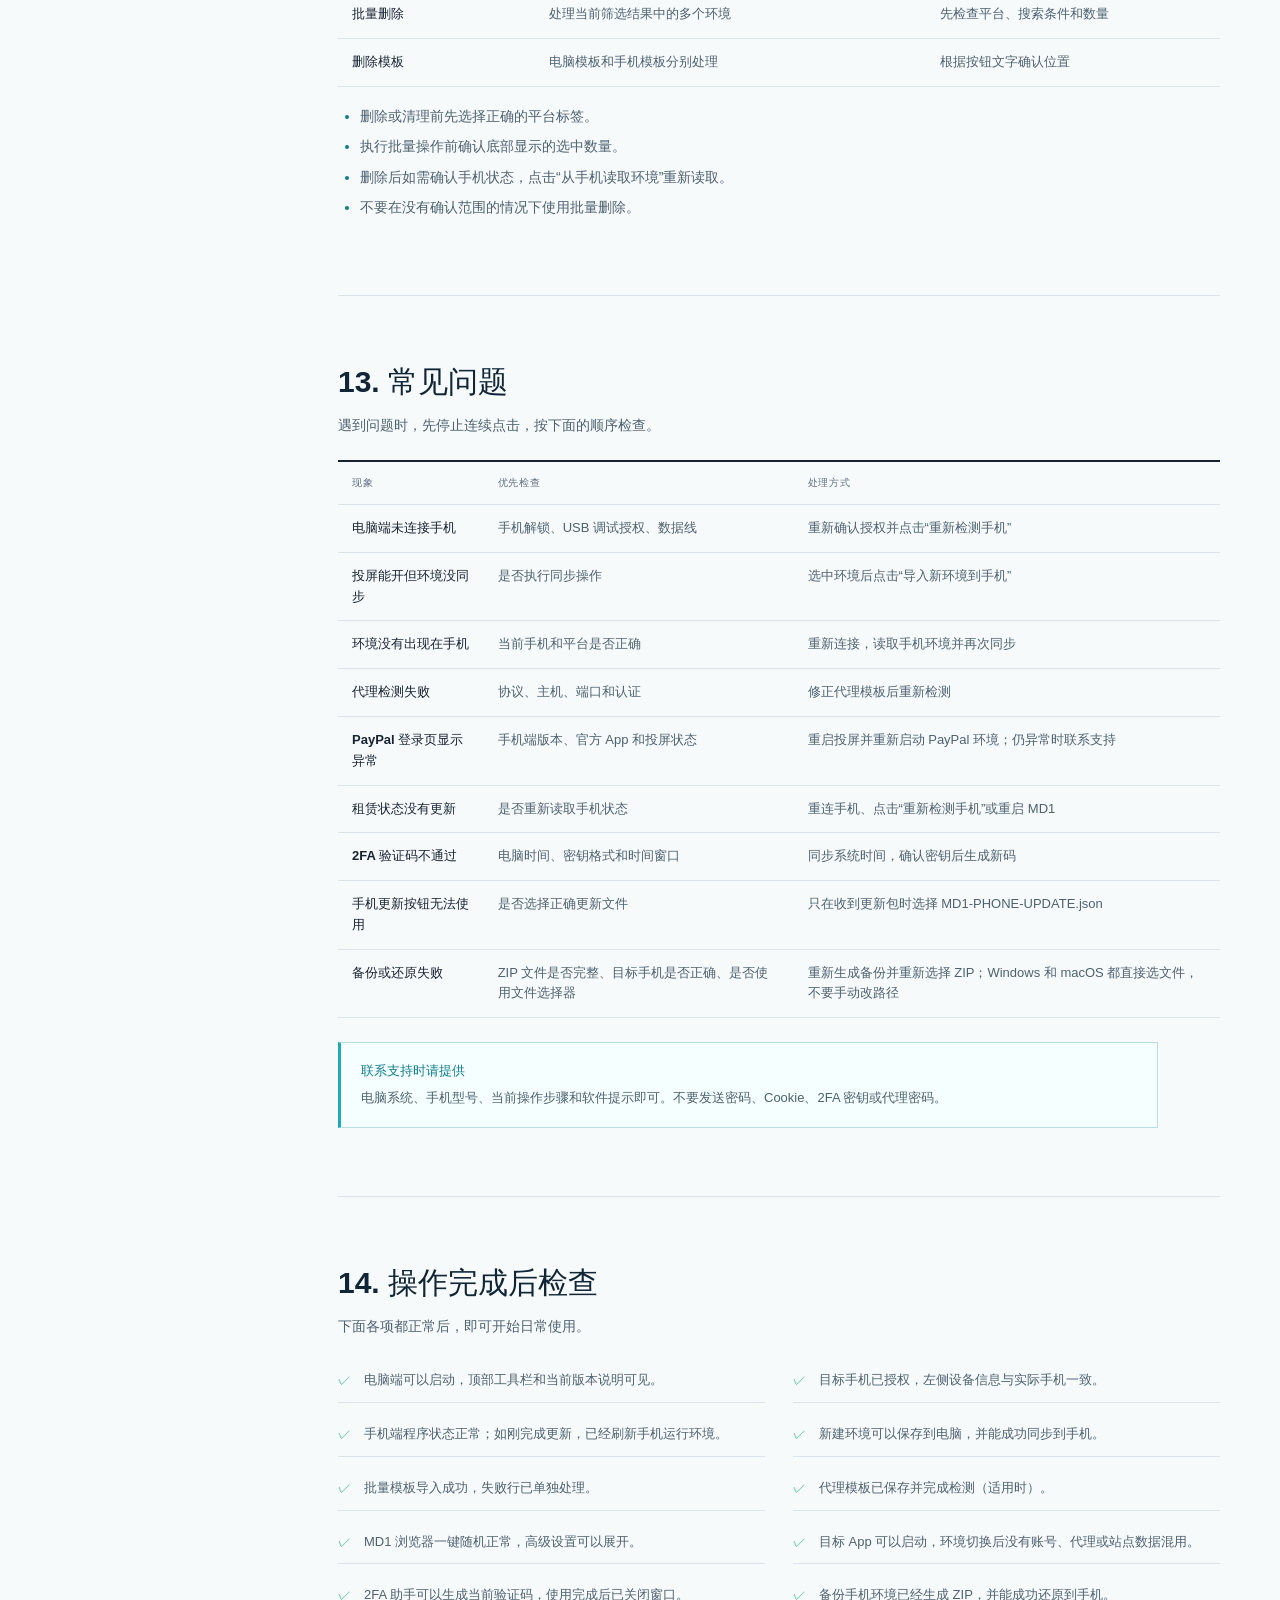
==== commit 5f9c6d46: "Bump phone update to v0.1.46 (Amazon hardware isolation fix)" ====
--- a/guide.html
+++ b/guide.html
@@ -1,438 +1,438 @@
-<!doctype html>
-<html lang="zh-CN">
-<head>
-  <meta charset="utf-8">
-  <meta name="viewport" content="width=device-width, initial-scale=1">
-  <meta name="description" content="MD1 系统使用指南：连接手机、创建环境、同步并启动 App 或浏览器环境。">
-  <title>MD1 系统使用指南</title>
-  <link rel="icon" type="image/png" href="assets/md1-logo.png">
-  <link rel="stylesheet" href="styles.css">
-  <link rel="stylesheet" href="guide.css">
-</head>
-<body class="guide-page">
-  <header class="site-header">
-    <div class="shell header-inner">
-      <a class="brand" href="index.html" aria-label="MD1 首页">
-        <img src="assets/md1-logo.png" alt="MD1">
-        <span>MD1 环境管理器</span>
-      </a>
-      <nav class="top-nav" aria-label="主导航">
-        <a href="index.html#features">功能</a>
-        <a href="index.html#download">下载</a>
-        <a href="guide.html">使用指南</a>
-        <a href="index.html#faq">常见问题</a>
-      </nav>
-      <a class="header-contact" href="index.html#contact">联系支持</a>
-    </div>
-  </header>
-
-  <main>
-    <section class="guide-hero">
-      <div class="shell guide-hero-inner">
-        <div>
-          <p class="eyebrow">MD1 / USER GUIDE</p>
-          <h1>MD1 系统使用指南</h1>
-          <p class="hero-lede">连接手机、创建环境、同步并启动 App 或浏览器环境的完整操作说明。</p>
-        </div>
-        <p class="guide-hero-note">适用于已经完成 MD1 配置的 Android 手机和 MD1 电脑端环境管理器。界面状态文字可能因版本略有差异，请以当前软件显示为准。</p>
-      </div>
-    </section>
-
-    <section class="guide-toolbar">
-      <div class="shell guide-toolbar-inner">
-        <span class="guide-toolbar-label">Windows 客户使用版 · v0.1.12；手机端组件 · v0.1.45；macOS · v0.1.10 · 更新日期：2026 年 10 月 23 日</span>
-        <div class="guide-toolbar-actions">
-          <a class="button button-dark" href="guides/MD1系统使用指南-图文版-2026-08-31.docx" download>下载 Word 图文版 <span aria-hidden="true">↓</span></a>
-          <a class="button button-quiet" href="index.html">返回官网 <span aria-hidden="true">↗</span></a>
-        </div>
-      </div>
-    </section>
-
-    <div class="shell guide-layout">
-      <aside class="guide-toc" aria-label="指南目录">
-        <strong>目录</strong>
-        <a href="#prepare">1. 使用前准备</a>
-        <a href="#connect">2. 连接手机</a>
-        <a href="#interface">3. 认识电脑端</a>
-        <a href="#single">4. 新建环境</a>
-        <a href="#batch">5. 批量导入</a>
-        <a href="#templates">6. 模板和代理</a>
-        <a href="#browser">7. MD1 浏览器</a>
-        <a href="#sync">8. 保存、同步和启动</a>
-        <a href="#screenmirror">9. 投屏和 2FA</a>
-        <a href="#switch">10. 切换环境</a>
-        <a href="#phone-status">11. 手机状态、更新和环境备份</a>
-        <a href="#cleanup">12. 删除和清理</a>
-        <a href="#faq-guide">13. 常见问题</a>
-        <a href="#finish">14. 完成检查</a>
-      </aside>
-
-      <article class="guide-content">
-        <p class="guide-intro">第一次使用时，按“连接并授权手机 → 新建或导入环境 → 检查设置 → 同步到手机 → 启动并检查”的顺序完成。电脑端用于管理环境，手机端用于实际启动环境。</p>
-
-        <div class="guide-download">
-          <div>
-            <h2>需要离线保存？</h2>
-            <p>下载与本页面内容同步的 Word 图文版，方便内部培训和日常查阅。</p>
-          </div>
-          <a class="button button-primary" href="guides/MD1系统使用指南-图文版-2026-08-27.docx" download>下载图文版 <span aria-hidden="true">↓</span></a>
-        </div>
-
-        <section class="guide-section" id="prepare">
-          <h2>1. 使用前准备</h2>
-          <p>请在开始操作前确认软件、手机和账号资料都已准备好。</p>
-          <ul>
-            <li>将电脑端完整解压到固定文件夹，不要直接在 ZIP 压缩包内运行。</li>
-            <li>手机保持正常开机并解锁，使用稳定的 USB 数据线连接电脑。</li>
-            <li>首次连接手机时，在手机上确认 USB 调试授权，并勾选“始终允许使用这台计算机”。</li>
-            <li>目标 App 需要先安装到手机中；创建浏览器环境时，还需要准备要访问的网站地址。</li>
-            <li>如果环境需要代理，请准备协议、IP 或域名、端口以及认证信息。</li>
-            <li>批量导入时，请从当前电脑端重新下载模板，不要混用旧模板。</li>
-          </ul>
-          <figure class="guide-figure phone">
-            <img src="guides/assets/02-phone-home.png" alt="手机已开机并通过 USB 连接">
-            <figcaption>图 1：手机已开机并连接 USB，等待电脑端读取。</figcaption>
-          </figure>
-          <div class="guide-callout">
-            <strong>日常使用原则</strong>
-            <p>手机端状态正常时直接使用即可，不要反复安装手机端组件。只有收到明确的更新通知和对应更新包时，才执行手机端组件更新。</p>
-          </div>
-        </section>
-
-        <section class="guide-section" id="connect">
-          <h2>2. 连接手机并确认授权</h2>
-          <p>所有写入手机的操作都依赖当前选中的手机，先确认连接再继续。</p>
-          <ol>
-            <li>解锁手机并连接 USB 数据线，在手机提示“允许 USB 调试”时点击“允许”。</li>
-            <li>打开 MD1 电脑端环境管理器，等待左侧“已连接手机”区域刷新。</li>
-            <li>如果没有自动刷新，点击顶部“重新检测手机”，再在“选择手机”下拉框中选择目标设备。</li>
-            <li>确认左侧显示的设备型号、设备标识和 Android 版本与实际手机一致。</li>
-            <li>需要查看手机画面时，点击顶部“投屏”。投屏用于查看和操作画面，不会代替环境同步。</li>
-          </ol>
-          <figure class="guide-figure">
-            <img src="guides/assets/01-desktop-home.png" alt="MD1 电脑端主界面">
-            <figcaption>图 2：电脑端启动后的主界面和手机连接区域。</figcaption>
-          </figure>
-          <div class="guide-callout warning">
-            <strong>没有显示手机时</strong>
-            <p>保持手机解锁，重新插拔数据线，重新确认 USB 调试授权，再点击“重新检测手机”。如果电脑上同时运行了其他手机管理软件，请先关闭它们。</p>
-          </div>
-        </section>
-
-        <section class="guide-section" id="interface">
-          <h2>3. 认识电脑端主界面</h2>
-          <p>当前版本的常用操作集中在顶部工具栏、手机端程序区域和环境列表。</p>
-          <div class="guide-table-wrap">
-            <table class="guide-table">
-              <thead><tr><th>界面区域</th><th>主要作用</th><th>常用操作</th></tr></thead>
-              <tbody>
-                <tr><td>已连接手机</td><td>选择手机并查看设备信息</td><td>重新检测手机、切换设备</td></tr>
-                <tr><td>顶部工具栏</td><td>进入模板、投屏和 2FA 功能</td><td>模板管理、投屏、2FA</td></tr>
-                <tr><td>环境导入区</td><td>在电脑端和手机端之间传递环境</td><td>下载模板、导入表格、从手机读取</td></tr>
-                <tr><td>搜索与筛选</td><td>缩小当前环境列表</td><td>按平台、分组、代理或名称筛选</td></tr>
-                <tr><td>环境列表</td><td>查看和维护已创建环境</td><td>编辑、删除、同步和启动前检查</td></tr>
-                <tr><td>手机端程序</td><td>查看手机端状态和更新入口</td><td>选择手机更新包、刷新手机运行环境</td></tr>
-              </tbody>
-            </table>
-          </div>
-          <figure class="guide-figure">
-            <img src="guides/assets/03-environment-list.png" alt="MD1 环境列表、筛选和同步入口">
-            <figcaption>图 3：环境列表、筛选和同步入口示意。</figcaption>
-          </figure>
-          <p>列表规则：先选择正确的平台标签，再进行批量导入、同步或删除。不要在未筛选的平台总列表中盲目全选。</p>
-        </section>
-
-        <section class="guide-section" id="single">
-          <h2>4. 新建单个环境</h2>
-          <p>少量创建或需要逐项确认设置时，可以使用“新建环境”。</p>
-          <ol>
-            <li>点击“新建环境”，填写环境名称。建议使用“用途或账号标记 + 国家 + 序号”，例如“Amazon-US-001”。填写过程中不会在列表生成环境。</li>
-            <li>在“应用与站点”中选择目标平台。原生 App 环境和“MD1 浏览器”环境是两种不同类型，不要混用。</li>
-            <li>如果创建 MD1 浏览器环境，填写需要打开的站点地址；如果创建 App 环境，只需选择对应平台。</li>
-            <li>点击“一键随机硬件参数”。创建浏览器环境时，再点击“一键随机浏览器指纹参数”。</li>
-            <li>选择代理模板；不使用代理时明确选择“不使用代理模板”。</li>
-            <li>确认内容后点击“保存到电脑”，保存成功后环境才会出现在列表；直接关闭或取消不会留下草稿。需要写入手机时，再选中该环境并点击“导入新环境到手机”。</li>
-          </ol>
-          <figure class="guide-figure">
-            <img src="guides/assets/04-new-environment.png" alt="新建环境编辑窗口">
-            <figcaption>图 4：新建环境编辑窗口，基础信息和代理模板位于同一窗口。</figcaption>
-          </figure>
-          <div class="guide-table-wrap">
-            <table class="guide-table">
-              <thead><tr><th>字段</th><th>建议填写</th><th>注意</th></tr></thead>
-              <tbody>
-                <tr><td>环境名称</td><td>用途或账号标记 + 国家 + 序号</td><td>不要包含密码、Cookie 或 2FA 密钥</td></tr>
-                <tr><td>国家/地区</td><td>与账号和代理地区保持一致</td><td>只改显示字段不会改变网络出口</td></tr>
-                <tr><td>目标平台</td><td>Amazon、Walmart、TikTok、PayPal 或 MD1 浏览器</td><td>平台决定启动入口</td></tr>
-                <tr><td>站点地址</td><td>浏览器需要打开的业务网址</td><td>只用于 MD1 浏览器环境</td></tr>
-                <tr><td>一键随机</td><td>硬件参数和浏览器指纹参数</td><td>生成后建议保持稳定</td></tr>
-                <tr><td>代理模板</td><td>已有模板或不使用</td><td>切换账号时复核是否串用</td></tr>
-              </tbody>
-            </table>
-          </div>
-        </section>
-
-        <section class="guide-section" id="batch">
-          <h2>5. 批量导入环境</h2>
-          <p>一次创建多个环境时，按“下载模板 → 填写模板 → 导入电脑端 → 检查 → 同步到手机”的顺序操作。</p>
-          <ol>
-            <li>点击顶部“下载导入模板”。先阅读“填写说明”，再查看“填写示例”中的 App 环境和指纹浏览器环境两个案例。</li>
-            <li>案例只用于参考，不会被导入。需要使用时，将对应案例复制到“环境导入”工作表，再替换为自己的环境资料；不要修改表头名称。</li>
-            <li>“环境名称”为必填；“平台模板”和“目标平台/应用包名”至少选择一种填写方式。国家、代理模板、分组、标签、备注和 Cookie 文件均按实际需要选填。</li>
-            <li>如需导入 MD1 浏览器 Cookie，在“Cookie 文件”列填写文件路径。Cookie 只适用于浏览器环境，并且必须属于您本人或您获授权使用的账号。</li>
-            <li>回到电脑端点击“导入环境表格”，选择模板文件，等待导入完成提示。</li>
-            <li>导入后按平台标签筛选，确认环境数量、名称和代理状态。</li>
-            <li>选中需要写入手机的环境，点击“导入新环境到手机”，等待操作记录完成。</li>
-          </ol>
-          <figure class="guide-figure">
-            <img src="guides/assets/03-environment-list.png" alt="批量导入后的环境列表">
-            <figcaption>图 5：导入环境后按平台筛选，确认环境数量和状态。</figcaption>
-          </figure>
-          <div class="guide-callout warning">
-            <strong>批量导入注意</strong>
-            <p>发现失败行时先修复模板，再重新导入；不要把未通过检查的批次直接同步到手机。批量删除前也要确认平台、搜索条件和选中数量。</p>
-          </div>
-        </section>
-
-        <section class="guide-section" id="templates">
-          <h2>6. 设置平台模板和代理模板</h2>
-          <p>多个环境使用相同的平台设置或代理时，可以先保存模板，减少重复填写。</p>
-          <figure class="guide-figure">
-            <img src="guides/assets/05-template-manager.png" alt="模板管理窗口">
-            <figcaption>图 6：模板管理窗口，平台模板和代理模板分别管理。</figcaption>
-          </figure>
-          <p>平台模板：点击顶部“模板管理”，在“平台模板”区域点击“新增”，填写模板名称、目标平台、国家；浏览器环境还需要填写站点地址。保存后，新建环境或批量导入时可以重复使用。</p>
-          <p>代理模板：在“代理模板”区域点击“新增”，填写协议、IP 或域名、端口和认证信息。代理模板不需要填写国家；环境国家在环境资料中单独设置。保存后，可以点击“添加到手机”，再在环境编辑窗口中选择。</p>
-          <ul>
-            <li>HTTP、HTTPS、SOCKS5 是不同协议，请按代理服务商提供的协议填写。</li>
-            <li>点击“检测代理”确认连接正常，再把模板绑定到环境。</li>
-            <li>不使用代理时选择“不使用代理模板”，避免误用其他环境的代理。</li>
-            <li>环境名称、平台、国家、代理和账号要一一对应，批量同步前再次检查。</li>
-          </ul>
-        </section>
-
-        <section class="guide-section" id="browser">
-          <h2>7. MD1 浏览器设置</h2>
-          <p>MD1 浏览器环境适合打开指定网站，并为不同环境保存独立的浏览器配置。</p>
-          <ol>
-            <li>选择目标平台、国家和站点地址。</li>
-            <li>点击“一键随机硬件参数”，再点击“一键随机浏览器指纹参数”。</li>
-            <li>高级设置默认折叠，普通使用无需展开；需要调整时点击“MD1 浏览器指纹设置”标题。</li>
-            <li>手动修改时，优先保留“跟随 IP 自动匹配”“保护（推荐）”“稳定扰动”等推荐值。</li>
-            <li>保存后回到环境列表，确认平台标签、指纹状态和代理状态，再同步到手机。</li>
-          </ol>
-          <figure class="guide-figure">
-            <img src="guides/assets/06-browser-settings.png" alt="MD1 浏览器环境的站点和指纹设置">
-            <figcaption>图 7：MD1 浏览器环境的站点和指纹设置区域。</figcaption>
-          </figure>
-          <div class="guide-callout">
-            <strong>指纹设置说明</strong>
-            <p>浏览器配置用于管理浏览器运行环境，不能保证平台一定允许登录。出现验证码、设备确认或其他验证时，请按平台页面提示完成。</p>
-          </div>
-        </section>
-
-        <section class="guide-section" id="sync">
-          <h2>8. 保存、同步到手机并启动</h2>
-          <p>电脑端用于管理环境，手机端用于实际启动环境；只保存到电脑不会自动写入手机。</p>
-          <ol>
-            <li>在电脑端完成新建或导入后，按平台标签筛选并检查环境数量。</li>
-            <li>勾选要同步的环境；需要全部同步时使用列表里的“全选”。</li>
-            <li>点击“导入新环境到手机”，等待操作记录显示完成。</li>
-            <li>在手机端打开 MD1，进入当前 App 或“环境”入口，确认环境名称和平台信息已经出现。</li>
-            <li>点击环境卡片上的“启动”。如果出现目标 App 选择，选择与环境绑定的平台。</li>
-            <li>首次启动时等待页面稳定，再登录或检查网络，不要在启动动画期间连续点击启动、切换和删除。</li>
-          </ol>
-          <figure class="guide-figure phone">
-            <img src="guides/assets/07-phone-environments.png" alt="手机端环境列表">
-            <figcaption>图 8：手机端环境列表，先确认环境名称和平台，再点击启动。</figcaption>
-          </figure>
-          <div class="guide-callout">
-            <strong>PayPal 环境</strong>
-          <p>PayPal 使用独立环境。在手机中安装官方 PayPal App 后，在电脑端选择 PayPal 创建环境，再同步到手机启动。新版原生投屏可以正常查看 PayPal 登录页面。</p>
-          </div>
-        </section>
-
-        <section class="guide-section" id="screenmirror">
-          <h2>9. 投屏和 2FA 验证码助手</h2>
-          <p>投屏用于查看和操作手机画面，2FA 用于在电脑端生成一次性验证码。</p>
-          <h3>投屏</h3>
-          <p>点击电脑端顶部“投屏”按钮后，会打开“MD1 投屏”窗口。手机画面和 MD1 控制栏属于同一个窗口，不会再打开可分离的 QtScrcpy 设备管理器；控制栏提供全屏、返回、主页、最近任务、电源、亮屏、息屏、音量和截图等操作。</p>
-          <figure class="guide-figure screenmirror">
-            <img src="guides/assets/08-paypal-screenmirror.png" alt="新版 MD1 投屏窗口中的 PayPal 登录页面">
-            <figcaption>图 9：新版 MD1 投屏窗口，PayPal 登录页面和同窗控制栏均可查看。</figcaption>
-          </figure>
-          <h3>2FA 验证码助手</h3>
-          <ol>
-            <li>点击顶部“2FA”，打开验证码窗口。</li>
-            <li>粘贴账号安全设置中提供的 Base32 密钥或 otpauth 地址。</li>
-            <li>点击生成，将当前有效的 6 位验证码填写到目标登录页面。</li>
-            <li>使用完成后关闭窗口；输入内容会清除，不要把密钥写入环境名称、备注或模板。</li>
-          </ol>
-        </section>
-
-        <section class="guide-section" id="switch">
-          <h2>10. 切换环境并检查账号状态</h2>
-          <p>多个环境之间切换时，始终从 MD1 环境列表进入，避免直接打开系统 App。</p>
-          <ol>
-            <li>先返回手机端 MD1 环境列表，退出或等待当前环境结束。</li>
-            <li>选择另一个环境并点击“启动”，检查页面、账号标识和网络是否符合预期。</li>
-            <li>需要切回原环境时，再返回 MD1 列表选择原环境启动。</li>
-            <li>如果要记录结果，只记录环境名称、检查时间和是否正常，不要记录账号密码、Cookie 或 2FA 密钥。</li>
-          </ol>
-          <div class="guide-table-wrap">
-            <table class="guide-table">
-              <thead><tr><th>检查项</th><th>通过标准</th></tr></thead>
-              <tbody>
-                <tr><td>环境名称和 ID</td><td>切换后没有互换或覆盖</td></tr>
-                <tr><td>目标平台</td><td>启动入口与环境绑定一致</td></tr>
-                <tr><td>代理出口</td><td>没有意外复用其他环境的代理</td></tr>
-                <tr><td>登录状态</td><td>返回原环境后仍显示原账号状态</td></tr>
-              </tbody>
-            </table>
-          </div>
-          <div class="guide-callout">
-            <strong>切换顺序</strong>
-            <p>先回到 MD1 列表，再停止或等待当前环境结束，选择下一环境启动；不要通过直接打开系统 App 图标绕过环境入口。</p>
-          </div>
-        </section>
-
-        <section class="guide-section" id="phone-status">
-          <h2>11. 手机端状态和组件更新</h2>
-          <p>手机授权、租赁状态和手机端组件都从当前选中的设备读取。</p>
-          <h3>电脑端在线更新</h3>
-          <ol>
-            <li>电脑端默认使用正式通道，启动后会自动检查更新；发现新版本后按提示确认，程序会下载并校验更新文件，完成后自动重启。</li>
-            <li>内部测试手机使用左侧的“测试更新”入口，输入密码后才能检查和更新测试版；常规更新区域不提供测试/正式通道切换。</li>
-            <li>在线更新需要网络连接；如果网络受限或在线更新失败，仍可从 GitHub Releases 下载完整包或桌面更新包，按原来的手动方式更新。</li>
-          </ol>
-          <p><a class="text-link" href="https://github.com/weilonglee007/MD1-website/releases/tag/v0.1.12">打开 v0.1.12 公开下载页 ↗</a></p>
-          <h3>手机端在线更新</h3>
-          <p><a class="text-link" href="https://github.com/weilonglee007/MD1-website/releases/tag/phone-v0.1.45">打开手机端 v0.1.45 更新包下载页 ↗</a></p>
-          <ol>
-            <li>连接并选中要更新的手机，确认设备信息与实际手机一致。</li>
-            <li>正式用户发现新版本后按提示更新；内部测试用户在左侧“测试更新”中输入密码后操作。管理器会在安装前校验签名、文件大小和 SHA-256。</li>
-            <li>在线更新完成后点击“刷新手机运行环境”，确认 MD1 Runtime 和 MD1 browsers 版本正常。</li>
-          </ol>
-          <div class="guide-callout">
-            <strong>测试通道和正式通道</strong>
-            <p>测试通道只给指定的内部测试手机使用，通过左侧入口并输入密码后先验证 PayPal、MD1 浏览器、投屏和手机组件更新；测试通过后将同一版本发布到正式通道，客户会自动检测到。</p>
-          </div>
-          <h3>手机状态刷新</h3>
-          <ul>
-            <li>打开电脑端、重新选择手机或点击“重新检测手机”时，软件会重新读取手机端状态。</li>
-            <li>如果是包月租赁客户，后台恢复或调整租赁后，请重新连接手机并点击“重新检测手机”；必要时重启 MD1 后再读取。</li>
-            <li>手机端设置中的授权状态、授权方式和到期信息以手机当前显示为准。</li>
-          </ul>
-          <h3>手机端组件更新（手动下载更新包）</h3>
-          <ol>
-            <li>在官网「软件下载」区或 GitHub Releases 下载对应机型的手机端更新包 ZIP。Pixel 5a 与 Pixel 9 Pro 是两个不同目录，请按实际机型下载，不要混用。</li>
-            <li>把下载的 ZIP 完整解压到一个固定文件夹，不要在压缩包内直接打开；解压后应能看到「MD1-PHONE-UPDATE.json」文件和 payloads 文件夹。</li>
-            <li>打开 MD1 电脑端环境管理器，用 USB 连接并选中要更新的手机，确认左侧设备信息与实际手机一致。</li>
-            <li>点击「选择手机更新包」，选择解压目录里的「MD1-PHONE-UPDATE.json」。不要直接选择 ZIP 压缩包。</li>
-            <li>点击「更新手机组件」，等待校验和安装完成；更新过程中保持手机解锁、数据线稳定连接，不要退出程序或重复点击。</li>
-            <li>完成后点击「刷新手机运行环境」，确认 MD1 Runtime 和 MD1 browsers 版本正常，再继续同步环境。</li>
-          </ol>
-          <div class="guide-callout warning">
-            <strong>签名不一致时立即停止</strong>
-            <p>更新包会校验发布签名和手机历史签名。如果提示签名不一致，请停止操作并联系支持人员获取匹配的更新包，不要卸载或清除手机数据。</p>
-          </div>
-          <h3>环境备份与还原</h3>
-          <p>电脑端可以把已经同步好的手机环境打包成 ZIP，保存在电脑上；需要恢复时，再把 ZIP 还原回手机。备份会保留环境参数、硬件参数和浏览器指纹参数，浏览器环境还会带上对应的站点数据。</p>
-          <ol>
-            <li>先选中正确手机和要备份的环境，点击“备份手机环境”。</li>
-            <li>选择保存位置，等待进度条完成；备份结束后会生成一个 ZIP 文件。</li>
-            <li>还原时点击“还原备份到手机”，选择对应 ZIP，再确认目标手机。</li>
-            <li>还原完成后点击“刷新手机运行环境”，再启动环境检查数据是否完整。</li>
-            <li>Windows 和 macOS 都直接使用文件选择器，不需要手动改路径；如果备份失败，可以把错误信息复制给支持人员。</li>
-          </ol>
-          <div class="guide-callout warning">
-            <strong>不需要重复更新</strong>
-            <p>如果手机端程序区域显示“已配置”或当前版本正常，请直接使用。无法确认版本、在线更新失败或手动更新失败时，保留提示信息并联系 MD1 支持人员。</p>
-          </div>
-        </section>
-
-        <section class="guide-section" id="cleanup">
-          <h2>12. 删除、清理与数据范围</h2>
-          <p>删除前先确认当前连接状态、平台筛选和选中数量。</p>
-          <div class="guide-table-wrap">
-            <table class="guide-table">
-              <thead><tr><th>操作</th><th>影响范围</th><th>建议</th></tr></thead>
-              <tbody>
-                <tr><td>已连接手机时删除</td><td>按确认提示处理电脑端和匹配的手机环境</td><td>仔细阅读二次确认提示</td></tr>
-                <tr><td>未连接手机时删除</td><td>只处理电脑端当前列表</td><td>之后连接手机再重新读取确认</td></tr>
-                <tr><td>批量删除</td><td>处理当前筛选结果中的多个环境</td><td>先检查平台、搜索条件和数量</td></tr>
-                <tr><td>删除模板</td><td>电脑模板和手机模板分别处理</td><td>根据按钮文字确认位置</td></tr>
-              </tbody>
-            </table>
-          </div>
-          <ul>
-            <li>删除或清理前先选择正确的平台标签。</li>
-            <li>执行批量操作前确认底部显示的选中数量。</li>
-            <li>删除后如需确认手机状态，点击“从手机读取环境”重新读取。</li>
-            <li>不要在没有确认范围的情况下使用批量删除。</li>
-          </ul>
-        </section>
-
-        <section class="guide-section" id="faq-guide">
-          <h2>13. 常见问题</h2>
-          <p>遇到问题时，先停止连续点击，按下面的顺序检查。</p>
-          <div class="guide-table-wrap">
-            <table class="guide-table">
-              <thead><tr><th>现象</th><th>优先检查</th><th>处理方式</th></tr></thead>
-              <tbody>
-                <tr><td>电脑端未连接手机</td><td>手机解锁、USB 调试授权、数据线</td><td>重新确认授权并点击“重新检测手机”</td></tr>
-                <tr><td>投屏能开但环境没同步</td><td>是否执行同步操作</td><td>选中环境后点击“导入新环境到手机”</td></tr>
-                <tr><td>环境没有出现在手机</td><td>当前手机和平台是否正确</td><td>重新连接，读取手机环境并再次同步</td></tr>
-                <tr><td>代理检测失败</td><td>协议、主机、端口和认证</td><td>修正代理模板后重新检测</td></tr>
-                <tr><td>PayPal 登录页显示异常</td><td>手机端版本、官方 App 和投屏状态</td><td>重启投屏并重新启动 PayPal 环境；仍异常时联系支持</td></tr>
-                <tr><td>租赁状态没有更新</td><td>是否重新读取手机状态</td><td>重连手机、点击“重新检测手机”或重启 MD1</td></tr>
-                <tr><td>2FA 验证码不通过</td><td>电脑时间、密钥格式和时间窗口</td><td>同步系统时间，确认密钥后生成新码</td></tr>
-                <tr><td>手机更新按钮无法使用</td><td>是否选择正确更新文件</td><td>只在收到更新包时选择 MD1-PHONE-UPDATE.json</td></tr>
-                <tr><td>备份或还原失败</td><td>ZIP 文件是否完整、目标手机是否正确、是否使用文件选择器</td><td>重新生成备份并重新选择 ZIP；Windows 和 macOS 都直接选文件，不要手动改路径</td></tr>
-              </tbody>
-            </table>
-          </div>
-          <div class="guide-callout">
-            <strong>联系支持时请提供</strong>
-            <p>电脑系统、手机型号、当前操作步骤和软件提示即可。不要发送密码、Cookie、2FA 密钥或代理密码。</p>
-          </div>
-        </section>
-
-        <section class="guide-section" id="finish">
-          <h2>14. 操作完成后检查</h2>
-          <p>下面各项都正常后，即可开始日常使用。</p>
-          <div class="guide-checklist">
-            <p>电脑端可以启动，顶部工具栏和当前版本说明可见。</p>
-            <p>目标手机已授权，左侧设备信息与实际手机一致。</p>
-            <p>手机端程序状态正常；如刚完成更新，已经刷新手机运行环境。</p>
-            <p>新建环境可以保存到电脑，并能成功同步到手机。</p>
-            <p>批量模板导入成功，失败行已单独处理。</p>
-            <p>代理模板已保存并完成检测（适用时）。</p>
-            <p>MD1 浏览器一键随机正常，高级设置可以展开。</p>
-            <p>目标 App 可以启动，环境切换后没有账号、代理或站点数据混用。</p>
-            <p>2FA 助手可以生成当前验证码，使用完成后已关闭窗口。</p>
-            <p>备份手机环境已经生成 ZIP，并能成功还原到手机。</p>
-            <p>浏览器环境的备份和还原已经测试通过，恢复后可以继续读取站点数据。</p>
-            <p>删除或清理操作范围已确认。</p>
-            <p>密码、Cookie、2FA 密钥和代理密码没有写入环境名称、备注、截图或共享文档。</p>
-          </div>
-          <div class="guide-callout">
-            <strong>操作原则</strong>
-            <p>同步前先确认选中的环境，启动前先确认代理，切换账号前先回到 MD1 环境列表。任何一步出现异常时，先停止当前操作并保留提示信息。</p>
-          </div>
-        </section>
-
-        <p class="guide-footer-note">本指南中的截图用于说明按钮位置和操作顺序。不同版本的状态文字可能略有差异，请以您当前软件界面显示的内容为准。</p>
-      </article>
-    </div>
-  </main>
-
-  <footer class="site-footer">
-    <div class="shell footer-inner">
-      <span>© MD1 环境管理器</span>
-      <span>多环境管理工具</span>
-      <a href="index.html">返回官网 ↗</a>
-    </div>
-  </footer>
-</body>
-</html>
+<!doctype html>
+<html lang="zh-CN">
+<head>
+  <meta charset="utf-8">
+  <meta name="viewport" content="width=device-width, initial-scale=1">
+  <meta name="description" content="MD1 系统使用指南：连接手机、创建环境、同步并启动 App 或浏览器环境。">
+  <title>MD1 系统使用指南</title>
+  <link rel="icon" type="image/png" href="assets/md1-logo.png">
+  <link rel="stylesheet" href="styles.css">
+  <link rel="stylesheet" href="guide.css">
+</head>
+<body class="guide-page">
+  <header class="site-header">
+    <div class="shell header-inner">
+      <a class="brand" href="index.html" aria-label="MD1 首页">
+        <img src="assets/md1-logo.png" alt="MD1">
+        <span>MD1 环境管理器</span>
+      </a>
+      <nav class="top-nav" aria-label="主导航">
+        <a href="index.html#features">功能</a>
+        <a href="index.html#download">下载</a>
+        <a href="guide.html">使用指南</a>
+        <a href="index.html#faq">常见问题</a>
+      </nav>
+      <a class="header-contact" href="index.html#contact">联系支持</a>
+    </div>
+  </header>
+
+  <main>
+    <section class="guide-hero">
+      <div class="shell guide-hero-inner">
+        <div>
+          <p class="eyebrow">MD1 / USER GUIDE</p>
+          <h1>MD1 系统使用指南</h1>
+          <p class="hero-lede">连接手机、创建环境、同步并启动 App 或浏览器环境的完整操作说明。</p>
+        </div>
+        <p class="guide-hero-note">适用于已经完成 MD1 配置的 Android 手机和 MD1 电脑端环境管理器。界面状态文字可能因版本略有差异，请以当前软件显示为准。</p>
+      </div>
+    </section>
+
+    <section class="guide-toolbar">
+      <div class="shell guide-toolbar-inner">
+        <span class="guide-toolbar-label">Windows 客户使用版 · v0.1.12；手机端组件 · v0.1.46；macOS · v0.1.10 · 更新日期：2026 年 10 月 23 日</span>
+        <div class="guide-toolbar-actions">
+          <a class="button button-dark" href="guides/MD1系统使用指南-图文版-2026-08-31.docx" download>下载 Word 图文版 <span aria-hidden="true">↓</span></a>
+          <a class="button button-quiet" href="index.html">返回官网 <span aria-hidden="true">↗</span></a>
+        </div>
+      </div>
+    </section>
+
+    <div class="shell guide-layout">
+      <aside class="guide-toc" aria-label="指南目录">
+        <strong>目录</strong>
+        <a href="#prepare">1. 使用前准备</a>
+        <a href="#connect">2. 连接手机</a>
+        <a href="#interface">3. 认识电脑端</a>
+        <a href="#single">4. 新建环境</a>
+        <a href="#batch">5. 批量导入</a>
+        <a href="#templates">6. 模板和代理</a>
+        <a href="#browser">7. MD1 浏览器</a>
+        <a href="#sync">8. 保存、同步和启动</a>
+        <a href="#screenmirror">9. 投屏和 2FA</a>
+        <a href="#switch">10. 切换环境</a>
+        <a href="#phone-status">11. 手机状态、更新和环境备份</a>
+        <a href="#cleanup">12. 删除和清理</a>
+        <a href="#faq-guide">13. 常见问题</a>
+        <a href="#finish">14. 完成检查</a>
+      </aside>
+
+      <article class="guide-content">
+        <p class="guide-intro">第一次使用时，按“连接并授权手机 → 新建或导入环境 → 检查设置 → 同步到手机 → 启动并检查”的顺序完成。电脑端用于管理环境，手机端用于实际启动环境。</p>
+
+        <div class="guide-download">
+          <div>
+            <h2>需要离线保存？</h2>
+            <p>下载与本页面内容同步的 Word 图文版，方便内部培训和日常查阅。</p>
+          </div>
+          <a class="button button-primary" href="guides/MD1系统使用指南-图文版-2026-08-27.docx" download>下载图文版 <span aria-hidden="true">↓</span></a>
+        </div>
+
+        <section class="guide-section" id="prepare">
+          <h2>1. 使用前准备</h2>
+          <p>请在开始操作前确认软件、手机和账号资料都已准备好。</p>
+          <ul>
+            <li>将电脑端完整解压到固定文件夹，不要直接在 ZIP 压缩包内运行。</li>
+            <li>手机保持正常开机并解锁，使用稳定的 USB 数据线连接电脑。</li>
+            <li>首次连接手机时，在手机上确认 USB 调试授权，并勾选“始终允许使用这台计算机”。</li>
+            <li>目标 App 需要先安装到手机中；创建浏览器环境时，还需要准备要访问的网站地址。</li>
+            <li>如果环境需要代理，请准备协议、IP 或域名、端口以及认证信息。</li>
+            <li>批量导入时，请从当前电脑端重新下载模板，不要混用旧模板。</li>
+          </ul>
+          <figure class="guide-figure phone">
+            <img src="guides/assets/02-phone-home.png" alt="手机已开机并通过 USB 连接">
+            <figcaption>图 1：手机已开机并连接 USB，等待电脑端读取。</figcaption>
+          </figure>
+          <div class="guide-callout">
+            <strong>日常使用原则</strong>
+            <p>手机端状态正常时直接使用即可，不要反复安装手机端组件。只有收到明确的更新通知和对应更新包时，才执行手机端组件更新。</p>
+          </div>
+        </section>
+
+        <section class="guide-section" id="connect">
+          <h2>2. 连接手机并确认授权</h2>
+          <p>所有写入手机的操作都依赖当前选中的手机，先确认连接再继续。</p>
+          <ol>
+            <li>解锁手机并连接 USB 数据线，在手机提示“允许 USB 调试”时点击“允许”。</li>
+            <li>打开 MD1 电脑端环境管理器，等待左侧“已连接手机”区域刷新。</li>
+            <li>如果没有自动刷新，点击顶部“重新检测手机”，再在“选择手机”下拉框中选择目标设备。</li>
+            <li>确认左侧显示的设备型号、设备标识和 Android 版本与实际手机一致。</li>
+            <li>需要查看手机画面时，点击顶部“投屏”。投屏用于查看和操作画面，不会代替环境同步。</li>
+          </ol>
+          <figure class="guide-figure">
+            <img src="guides/assets/01-desktop-home.png" alt="MD1 电脑端主界面">
+            <figcaption>图 2：电脑端启动后的主界面和手机连接区域。</figcaption>
+          </figure>
+          <div class="guide-callout warning">
+            <strong>没有显示手机时</strong>
+            <p>保持手机解锁，重新插拔数据线，重新确认 USB 调试授权，再点击“重新检测手机”。如果电脑上同时运行了其他手机管理软件，请先关闭它们。</p>
+          </div>
+        </section>
+
+        <section class="guide-section" id="interface">
+          <h2>3. 认识电脑端主界面</h2>
+          <p>当前版本的常用操作集中在顶部工具栏、手机端程序区域和环境列表。</p>
+          <div class="guide-table-wrap">
+            <table class="guide-table">
+              <thead><tr><th>界面区域</th><th>主要作用</th><th>常用操作</th></tr></thead>
+              <tbody>
+                <tr><td>已连接手机</td><td>选择手机并查看设备信息</td><td>重新检测手机、切换设备</td></tr>
+                <tr><td>顶部工具栏</td><td>进入模板、投屏和 2FA 功能</td><td>模板管理、投屏、2FA</td></tr>
+                <tr><td>环境导入区</td><td>在电脑端和手机端之间传递环境</td><td>下载模板、导入表格、从手机读取</td></tr>
+                <tr><td>搜索与筛选</td><td>缩小当前环境列表</td><td>按平台、分组、代理或名称筛选</td></tr>
+                <tr><td>环境列表</td><td>查看和维护已创建环境</td><td>编辑、删除、同步和启动前检查</td></tr>
+                <tr><td>手机端程序</td><td>查看手机端状态和更新入口</td><td>选择手机更新包、刷新手机运行环境</td></tr>
+              </tbody>
+            </table>
+          </div>
+          <figure class="guide-figure">
+            <img src="guides/assets/03-environment-list.png" alt="MD1 环境列表、筛选和同步入口">
+            <figcaption>图 3：环境列表、筛选和同步入口示意。</figcaption>
+          </figure>
+          <p>列表规则：先选择正确的平台标签，再进行批量导入、同步或删除。不要在未筛选的平台总列表中盲目全选。</p>
+        </section>
+
+        <section class="guide-section" id="single">
+          <h2>4. 新建单个环境</h2>
+          <p>少量创建或需要逐项确认设置时，可以使用“新建环境”。</p>
+          <ol>
+            <li>点击“新建环境”，填写环境名称。建议使用“用途或账号标记 + 国家 + 序号”，例如“Amazon-US-001”。填写过程中不会在列表生成环境。</li>
+            <li>在“应用与站点”中选择目标平台。原生 App 环境和“MD1 浏览器”环境是两种不同类型，不要混用。</li>
+            <li>如果创建 MD1 浏览器环境，填写需要打开的站点地址；如果创建 App 环境，只需选择对应平台。</li>
+            <li>点击“一键随机硬件参数”。创建浏览器环境时，再点击“一键随机浏览器指纹参数”。</li>
+            <li>选择代理模板；不使用代理时明确选择“不使用代理模板”。</li>
+            <li>确认内容后点击“保存到电脑”，保存成功后环境才会出现在列表；直接关闭或取消不会留下草稿。需要写入手机时，再选中该环境并点击“导入新环境到手机”。</li>
+          </ol>
+          <figure class="guide-figure">
+            <img src="guides/assets/04-new-environment.png" alt="新建环境编辑窗口">
+            <figcaption>图 4：新建环境编辑窗口，基础信息和代理模板位于同一窗口。</figcaption>
+          </figure>
+          <div class="guide-table-wrap">
+            <table class="guide-table">
+              <thead><tr><th>字段</th><th>建议填写</th><th>注意</th></tr></thead>
+              <tbody>
+                <tr><td>环境名称</td><td>用途或账号标记 + 国家 + 序号</td><td>不要包含密码、Cookie 或 2FA 密钥</td></tr>
+                <tr><td>国家/地区</td><td>与账号和代理地区保持一致</td><td>只改显示字段不会改变网络出口</td></tr>
+                <tr><td>目标平台</td><td>Amazon、Walmart、TikTok、PayPal 或 MD1 浏览器</td><td>平台决定启动入口</td></tr>
+                <tr><td>站点地址</td><td>浏览器需要打开的业务网址</td><td>只用于 MD1 浏览器环境</td></tr>
+                <tr><td>一键随机</td><td>硬件参数和浏览器指纹参数</td><td>生成后建议保持稳定</td></tr>
+                <tr><td>代理模板</td><td>已有模板或不使用</td><td>切换账号时复核是否串用</td></tr>
+              </tbody>
+            </table>
+          </div>
+        </section>
+
+        <section class="guide-section" id="batch">
+          <h2>5. 批量导入环境</h2>
+          <p>一次创建多个环境时，按“下载模板 → 填写模板 → 导入电脑端 → 检查 → 同步到手机”的顺序操作。</p>
+          <ol>
+            <li>点击顶部“下载导入模板”。先阅读“填写说明”，再查看“填写示例”中的 App 环境和指纹浏览器环境两个案例。</li>
+            <li>案例只用于参考，不会被导入。需要使用时，将对应案例复制到“环境导入”工作表，再替换为自己的环境资料；不要修改表头名称。</li>
+            <li>“环境名称”为必填；“平台模板”和“目标平台/应用包名”至少选择一种填写方式。国家、代理模板、分组、标签、备注和 Cookie 文件均按实际需要选填。</li>
+            <li>如需导入 MD1 浏览器 Cookie，在“Cookie 文件”列填写文件路径。Cookie 只适用于浏览器环境，并且必须属于您本人或您获授权使用的账号。</li>
+            <li>回到电脑端点击“导入环境表格”，选择模板文件，等待导入完成提示。</li>
+            <li>导入后按平台标签筛选，确认环境数量、名称和代理状态。</li>
+            <li>选中需要写入手机的环境，点击“导入新环境到手机”，等待操作记录完成。</li>
+          </ol>
+          <figure class="guide-figure">
+            <img src="guides/assets/03-environment-list.png" alt="批量导入后的环境列表">
+            <figcaption>图 5：导入环境后按平台筛选，确认环境数量和状态。</figcaption>
+          </figure>
+          <div class="guide-callout warning">
+            <strong>批量导入注意</strong>
+            <p>发现失败行时先修复模板，再重新导入；不要把未通过检查的批次直接同步到手机。批量删除前也要确认平台、搜索条件和选中数量。</p>
+          </div>
+        </section>
+
+        <section class="guide-section" id="templates">
+          <h2>6. 设置平台模板和代理模板</h2>
+          <p>多个环境使用相同的平台设置或代理时，可以先保存模板，减少重复填写。</p>
+          <figure class="guide-figure">
+            <img src="guides/assets/05-template-manager.png" alt="模板管理窗口">
+            <figcaption>图 6：模板管理窗口，平台模板和代理模板分别管理。</figcaption>
+          </figure>
+          <p>平台模板：点击顶部“模板管理”，在“平台模板”区域点击“新增”，填写模板名称、目标平台、国家；浏览器环境还需要填写站点地址。保存后，新建环境或批量导入时可以重复使用。</p>
+          <p>代理模板：在“代理模板”区域点击“新增”，填写协议、IP 或域名、端口和认证信息。代理模板不需要填写国家；环境国家在环境资料中单独设置。保存后，可以点击“添加到手机”，再在环境编辑窗口中选择。</p>
+          <ul>
+            <li>HTTP、HTTPS、SOCKS5 是不同协议，请按代理服务商提供的协议填写。</li>
+            <li>点击“检测代理”确认连接正常，再把模板绑定到环境。</li>
+            <li>不使用代理时选择“不使用代理模板”，避免误用其他环境的代理。</li>
+            <li>环境名称、平台、国家、代理和账号要一一对应，批量同步前再次检查。</li>
+          </ul>
+        </section>
+
+        <section class="guide-section" id="browser">
+          <h2>7. MD1 浏览器设置</h2>
+          <p>MD1 浏览器环境适合打开指定网站，并为不同环境保存独立的浏览器配置。</p>
+          <ol>
+            <li>选择目标平台、国家和站点地址。</li>
+            <li>点击“一键随机硬件参数”，再点击“一键随机浏览器指纹参数”。</li>
+            <li>高级设置默认折叠，普通使用无需展开；需要调整时点击“MD1 浏览器指纹设置”标题。</li>
+            <li>手动修改时，优先保留“跟随 IP 自动匹配”“保护（推荐）”“稳定扰动”等推荐值。</li>
+            <li>保存后回到环境列表，确认平台标签、指纹状态和代理状态，再同步到手机。</li>
+          </ol>
+          <figure class="guide-figure">
+            <img src="guides/assets/06-browser-settings.png" alt="MD1 浏览器环境的站点和指纹设置">
+            <figcaption>图 7：MD1 浏览器环境的站点和指纹设置区域。</figcaption>
+          </figure>
+          <div class="guide-callout">
+            <strong>指纹设置说明</strong>
+            <p>浏览器配置用于管理浏览器运行环境，不能保证平台一定允许登录。出现验证码、设备确认或其他验证时，请按平台页面提示完成。</p>
+          </div>
+        </section>
+
+        <section class="guide-section" id="sync">
+          <h2>8. 保存、同步到手机并启动</h2>
+          <p>电脑端用于管理环境，手机端用于实际启动环境；只保存到电脑不会自动写入手机。</p>
+          <ol>
+            <li>在电脑端完成新建或导入后，按平台标签筛选并检查环境数量。</li>
+            <li>勾选要同步的环境；需要全部同步时使用列表里的“全选”。</li>
+            <li>点击“导入新环境到手机”，等待操作记录显示完成。</li>
+            <li>在手机端打开 MD1，进入当前 App 或“环境”入口，确认环境名称和平台信息已经出现。</li>
+            <li>点击环境卡片上的“启动”。如果出现目标 App 选择，选择与环境绑定的平台。</li>
+            <li>首次启动时等待页面稳定，再登录或检查网络，不要在启动动画期间连续点击启动、切换和删除。</li>
+          </ol>
+          <figure class="guide-figure phone">
+            <img src="guides/assets/07-phone-environments.png" alt="手机端环境列表">
+            <figcaption>图 8：手机端环境列表，先确认环境名称和平台，再点击启动。</figcaption>
+          </figure>
+          <div class="guide-callout">
+            <strong>PayPal 环境</strong>
+          <p>PayPal 使用独立环境。在手机中安装官方 PayPal App 后，在电脑端选择 PayPal 创建环境，再同步到手机启动。新版原生投屏可以正常查看 PayPal 登录页面。</p>
+          </div>
+        </section>
+
+        <section class="guide-section" id="screenmirror">
+          <h2>9. 投屏和 2FA 验证码助手</h2>
+          <p>投屏用于查看和操作手机画面，2FA 用于在电脑端生成一次性验证码。</p>
+          <h3>投屏</h3>
+          <p>点击电脑端顶部“投屏”按钮后，会打开“MD1 投屏”窗口。手机画面和 MD1 控制栏属于同一个窗口，不会再打开可分离的 QtScrcpy 设备管理器；控制栏提供全屏、返回、主页、最近任务、电源、亮屏、息屏、音量和截图等操作。</p>
+          <figure class="guide-figure screenmirror">
+            <img src="guides/assets/08-paypal-screenmirror.png" alt="新版 MD1 投屏窗口中的 PayPal 登录页面">
+            <figcaption>图 9：新版 MD1 投屏窗口，PayPal 登录页面和同窗控制栏均可查看。</figcaption>
+          </figure>
+          <h3>2FA 验证码助手</h3>
+          <ol>
+            <li>点击顶部“2FA”，打开验证码窗口。</li>
+            <li>粘贴账号安全设置中提供的 Base32 密钥或 otpauth 地址。</li>
+            <li>点击生成，将当前有效的 6 位验证码填写到目标登录页面。</li>
+            <li>使用完成后关闭窗口；输入内容会清除，不要把密钥写入环境名称、备注或模板。</li>
+          </ol>
+        </section>
+
+        <section class="guide-section" id="switch">
+          <h2>10. 切换环境并检查账号状态</h2>
+          <p>多个环境之间切换时，始终从 MD1 环境列表进入，避免直接打开系统 App。</p>
+          <ol>
+            <li>先返回手机端 MD1 环境列表，退出或等待当前环境结束。</li>
+            <li>选择另一个环境并点击“启动”，检查页面、账号标识和网络是否符合预期。</li>
+            <li>需要切回原环境时，再返回 MD1 列表选择原环境启动。</li>
+            <li>如果要记录结果，只记录环境名称、检查时间和是否正常，不要记录账号密码、Cookie 或 2FA 密钥。</li>
+          </ol>
+          <div class="guide-table-wrap">
+            <table class="guide-table">
+              <thead><tr><th>检查项</th><th>通过标准</th></tr></thead>
+              <tbody>
+                <tr><td>环境名称和 ID</td><td>切换后没有互换或覆盖</td></tr>
+                <tr><td>目标平台</td><td>启动入口与环境绑定一致</td></tr>
+                <tr><td>代理出口</td><td>没有意外复用其他环境的代理</td></tr>
+                <tr><td>登录状态</td><td>返回原环境后仍显示原账号状态</td></tr>
+              </tbody>
+            </table>
+          </div>
+          <div class="guide-callout">
+            <strong>切换顺序</strong>
+            <p>先回到 MD1 列表，再停止或等待当前环境结束，选择下一环境启动；不要通过直接打开系统 App 图标绕过环境入口。</p>
+          </div>
+        </section>
+
+        <section class="guide-section" id="phone-status">
+          <h2>11. 手机端状态和组件更新</h2>
+          <p>手机授权、租赁状态和手机端组件都从当前选中的设备读取。</p>
+          <h3>电脑端在线更新</h3>
+          <ol>
+            <li>电脑端默认使用正式通道，启动后会自动检查更新；发现新版本后按提示确认，程序会下载并校验更新文件，完成后自动重启。</li>
+            <li>内部测试手机使用左侧的“测试更新”入口，输入密码后才能检查和更新测试版；常规更新区域不提供测试/正式通道切换。</li>
+            <li>在线更新需要网络连接；如果网络受限或在线更新失败，仍可从 GitHub Releases 下载完整包或桌面更新包，按原来的手动方式更新。</li>
+          </ol>
+          <p><a class="text-link" href="https://github.com/weilonglee007/MD1-website/releases/tag/v0.1.12">打开 v0.1.12 公开下载页 ↗</a></p>
+          <h3>手机端在线更新</h3>
+          <p><a class="text-link" href="https://github.com/weilonglee007/MD1-website/releases/tag/phone-v0.1.46">打开手机端 v0.1.46 更新包下载页 ↗</a></p>
+          <ol>
+            <li>连接并选中要更新的手机，确认设备信息与实际手机一致。</li>
+            <li>正式用户发现新版本后按提示更新；内部测试用户在左侧“测试更新”中输入密码后操作。管理器会在安装前校验签名、文件大小和 SHA-256。</li>
+            <li>在线更新完成后点击“刷新手机运行环境”，确认 MD1 Runtime 和 MD1 browsers 版本正常。</li>
+          </ol>
+          <div class="guide-callout">
+            <strong>测试通道和正式通道</strong>
+            <p>测试通道只给指定的内部测试手机使用，通过左侧入口并输入密码后先验证 PayPal、MD1 浏览器、投屏和手机组件更新；测试通过后将同一版本发布到正式通道，客户会自动检测到。</p>
+          </div>
+          <h3>手机状态刷新</h3>
+          <ul>
+            <li>打开电脑端、重新选择手机或点击“重新检测手机”时，软件会重新读取手机端状态。</li>
+            <li>如果是包月租赁客户，后台恢复或调整租赁后，请重新连接手机并点击“重新检测手机”；必要时重启 MD1 后再读取。</li>
+            <li>手机端设置中的授权状态、授权方式和到期信息以手机当前显示为准。</li>
+          </ul>
+          <h3>手机端组件更新（手动下载更新包）</h3>
+          <ol>
+            <li>在官网「软件下载」区或 GitHub Releases 下载对应机型的手机端更新包 ZIP。Pixel 5a 与 Pixel 9 Pro 是两个不同目录，请按实际机型下载，不要混用。</li>
+            <li>把下载的 ZIP 完整解压到一个固定文件夹，不要在压缩包内直接打开；解压后应能看到「MD1-PHONE-UPDATE.json」文件和 payloads 文件夹。</li>
+            <li>打开 MD1 电脑端环境管理器，用 USB 连接并选中要更新的手机，确认左侧设备信息与实际手机一致。</li>
+            <li>点击「选择手机更新包」，选择解压目录里的「MD1-PHONE-UPDATE.json」。不要直接选择 ZIP 压缩包。</li>
+            <li>点击「更新手机组件」，等待校验和安装完成；更新过程中保持手机解锁、数据线稳定连接，不要退出程序或重复点击。</li>
+            <li>完成后点击「刷新手机运行环境」，确认 MD1 Runtime 和 MD1 browsers 版本正常，再继续同步环境。</li>
+          </ol>
+          <div class="guide-callout warning">
+            <strong>签名不一致时立即停止</strong>
+            <p>更新包会校验发布签名和手机历史签名。如果提示签名不一致，请停止操作并联系支持人员获取匹配的更新包，不要卸载或清除手机数据。</p>
+          </div>
+          <h3>环境备份与还原</h3>
+          <p>电脑端可以把已经同步好的手机环境打包成 ZIP，保存在电脑上；需要恢复时，再把 ZIP 还原回手机。备份会保留环境参数、硬件参数和浏览器指纹参数，浏览器环境还会带上对应的站点数据。</p>
+          <ol>
+            <li>先选中正确手机和要备份的环境，点击“备份手机环境”。</li>
+            <li>选择保存位置，等待进度条完成；备份结束后会生成一个 ZIP 文件。</li>
+            <li>还原时点击“还原备份到手机”，选择对应 ZIP，再确认目标手机。</li>
+            <li>还原完成后点击“刷新手机运行环境”，再启动环境检查数据是否完整。</li>
+            <li>Windows 和 macOS 都直接使用文件选择器，不需要手动改路径；如果备份失败，可以把错误信息复制给支持人员。</li>
+          </ol>
+          <div class="guide-callout warning">
+            <strong>不需要重复更新</strong>
+            <p>如果手机端程序区域显示“已配置”或当前版本正常，请直接使用。无法确认版本、在线更新失败或手动更新失败时，保留提示信息并联系 MD1 支持人员。</p>
+          </div>
+        </section>
+
+        <section class="guide-section" id="cleanup">
+          <h2>12. 删除、清理与数据范围</h2>
+          <p>删除前先确认当前连接状态、平台筛选和选中数量。</p>
+          <div class="guide-table-wrap">
+            <table class="guide-table">
+              <thead><tr><th>操作</th><th>影响范围</th><th>建议</th></tr></thead>
+              <tbody>
+                <tr><td>已连接手机时删除</td><td>按确认提示处理电脑端和匹配的手机环境</td><td>仔细阅读二次确认提示</td></tr>
+                <tr><td>未连接手机时删除</td><td>只处理电脑端当前列表</td><td>之后连接手机再重新读取确认</td></tr>
+                <tr><td>批量删除</td><td>处理当前筛选结果中的多个环境</td><td>先检查平台、搜索条件和数量</td></tr>
+                <tr><td>删除模板</td><td>电脑模板和手机模板分别处理</td><td>根据按钮文字确认位置</td></tr>
+              </tbody>
+            </table>
+          </div>
+          <ul>
+            <li>删除或清理前先选择正确的平台标签。</li>
+            <li>执行批量操作前确认底部显示的选中数量。</li>
+            <li>删除后如需确认手机状态，点击“从手机读取环境”重新读取。</li>
+            <li>不要在没有确认范围的情况下使用批量删除。</li>
+          </ul>
+        </section>
+
+        <section class="guide-section" id="faq-guide">
+          <h2>13. 常见问题</h2>
+          <p>遇到问题时，先停止连续点击，按下面的顺序检查。</p>
+          <div class="guide-table-wrap">
+            <table class="guide-table">
+              <thead><tr><th>现象</th><th>优先检查</th><th>处理方式</th></tr></thead>
+              <tbody>
+                <tr><td>电脑端未连接手机</td><td>手机解锁、USB 调试授权、数据线</td><td>重新确认授权并点击“重新检测手机”</td></tr>
+                <tr><td>投屏能开但环境没同步</td><td>是否执行同步操作</td><td>选中环境后点击“导入新环境到手机”</td></tr>
+                <tr><td>环境没有出现在手机</td><td>当前手机和平台是否正确</td><td>重新连接，读取手机环境并再次同步</td></tr>
+                <tr><td>代理检测失败</td><td>协议、主机、端口和认证</td><td>修正代理模板后重新检测</td></tr>
+                <tr><td>PayPal 登录页显示异常</td><td>手机端版本、官方 App 和投屏状态</td><td>重启投屏并重新启动 PayPal 环境；仍异常时联系支持</td></tr>
+                <tr><td>租赁状态没有更新</td><td>是否重新读取手机状态</td><td>重连手机、点击“重新检测手机”或重启 MD1</td></tr>
+                <tr><td>2FA 验证码不通过</td><td>电脑时间、密钥格式和时间窗口</td><td>同步系统时间，确认密钥后生成新码</td></tr>
+                <tr><td>手机更新按钮无法使用</td><td>是否选择正确更新文件</td><td>只在收到更新包时选择 MD1-PHONE-UPDATE.json</td></tr>
+                <tr><td>备份或还原失败</td><td>ZIP 文件是否完整、目标手机是否正确、是否使用文件选择器</td><td>重新生成备份并重新选择 ZIP；Windows 和 macOS 都直接选文件，不要手动改路径</td></tr>
+              </tbody>
+            </table>
+          </div>
+          <div class="guide-callout">
+            <strong>联系支持时请提供</strong>
+            <p>电脑系统、手机型号、当前操作步骤和软件提示即可。不要发送密码、Cookie、2FA 密钥或代理密码。</p>
+          </div>
+        </section>
+
+        <section class="guide-section" id="finish">
+          <h2>14. 操作完成后检查</h2>
+          <p>下面各项都正常后，即可开始日常使用。</p>
+          <div class="guide-checklist">
+            <p>电脑端可以启动，顶部工具栏和当前版本说明可见。</p>
+            <p>目标手机已授权，左侧设备信息与实际手机一致。</p>
+            <p>手机端程序状态正常；如刚完成更新，已经刷新手机运行环境。</p>
+            <p>新建环境可以保存到电脑，并能成功同步到手机。</p>
+            <p>批量模板导入成功，失败行已单独处理。</p>
+            <p>代理模板已保存并完成检测（适用时）。</p>
+            <p>MD1 浏览器一键随机正常，高级设置可以展开。</p>
+            <p>目标 App 可以启动，环境切换后没有账号、代理或站点数据混用。</p>
+            <p>2FA 助手可以生成当前验证码，使用完成后已关闭窗口。</p>
+            <p>备份手机环境已经生成 ZIP，并能成功还原到手机。</p>
+            <p>浏览器环境的备份和还原已经测试通过，恢复后可以继续读取站点数据。</p>
+            <p>删除或清理操作范围已确认。</p>
+            <p>密码、Cookie、2FA 密钥和代理密码没有写入环境名称、备注、截图或共享文档。</p>
+          </div>
+          <div class="guide-callout">
+            <strong>操作原则</strong>
+            <p>同步前先确认选中的环境，启动前先确认代理，切换账号前先回到 MD1 环境列表。任何一步出现异常时，先停止当前操作并保留提示信息。</p>
+          </div>
+        </section>
+
+        <p class="guide-footer-note">本指南中的截图用于说明按钮位置和操作顺序。不同版本的状态文字可能略有差异，请以您当前软件界面显示的内容为准。</p>
+      </article>
+    </div>
+  </main>
+
+  <footer class="site-footer">
+    <div class="shell footer-inner">
+      <span>© MD1 环境管理器</span>
+      <span>多环境管理工具</span>
+      <a href="index.html">返回官网 ↗</a>
+    </div>
+  </footer>
+</body>
+</html>
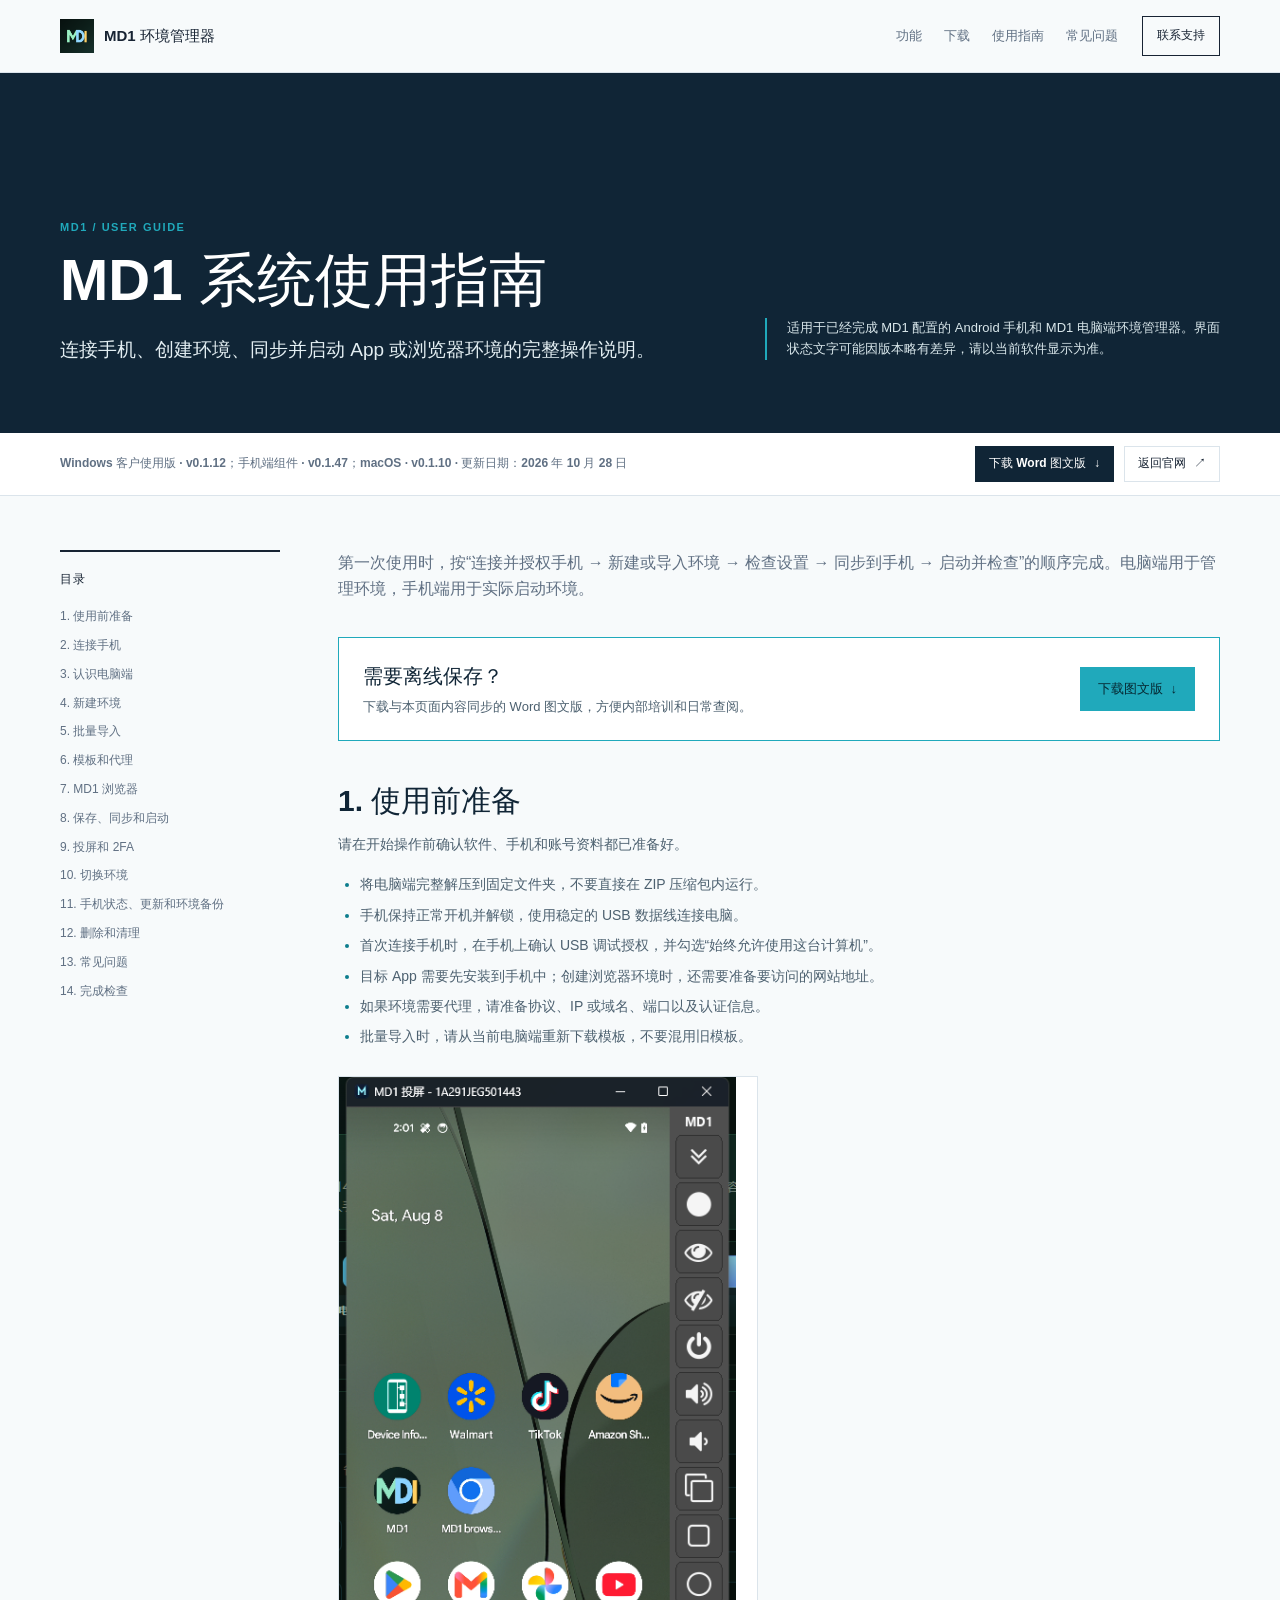
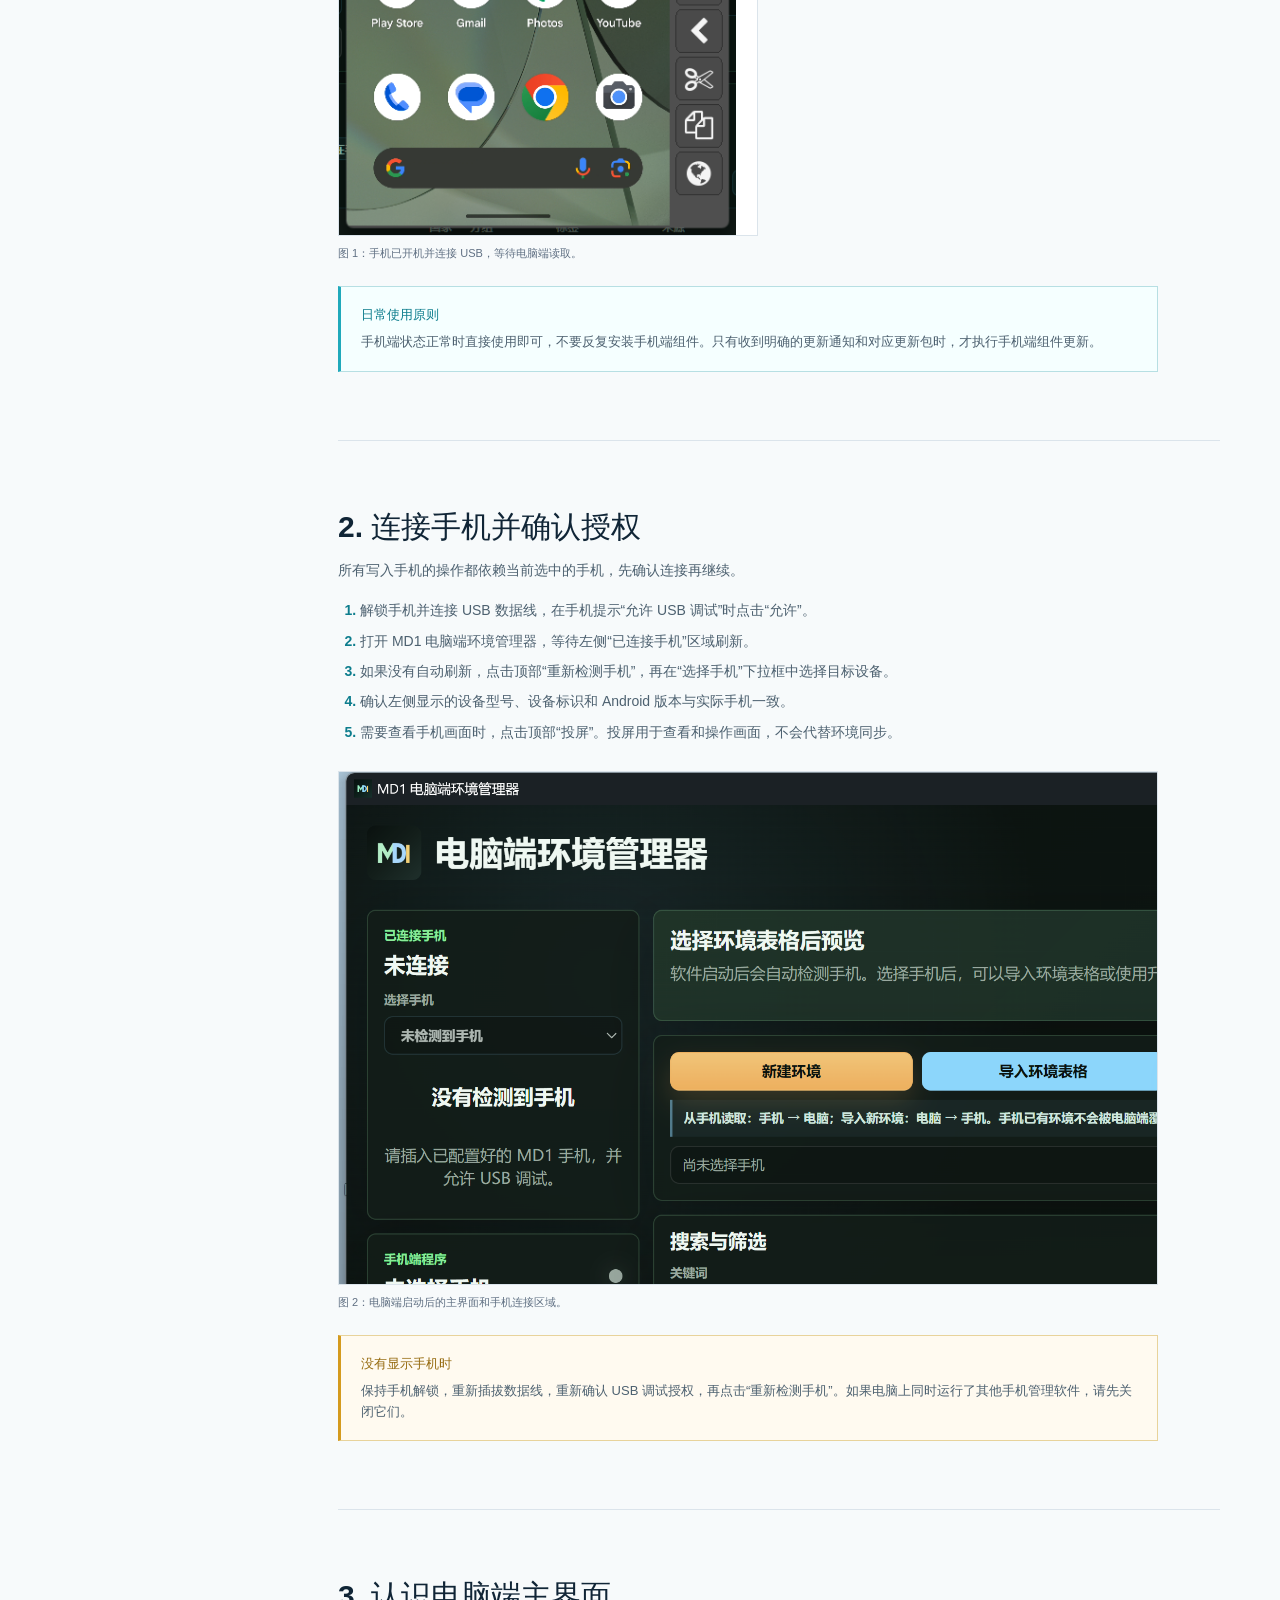
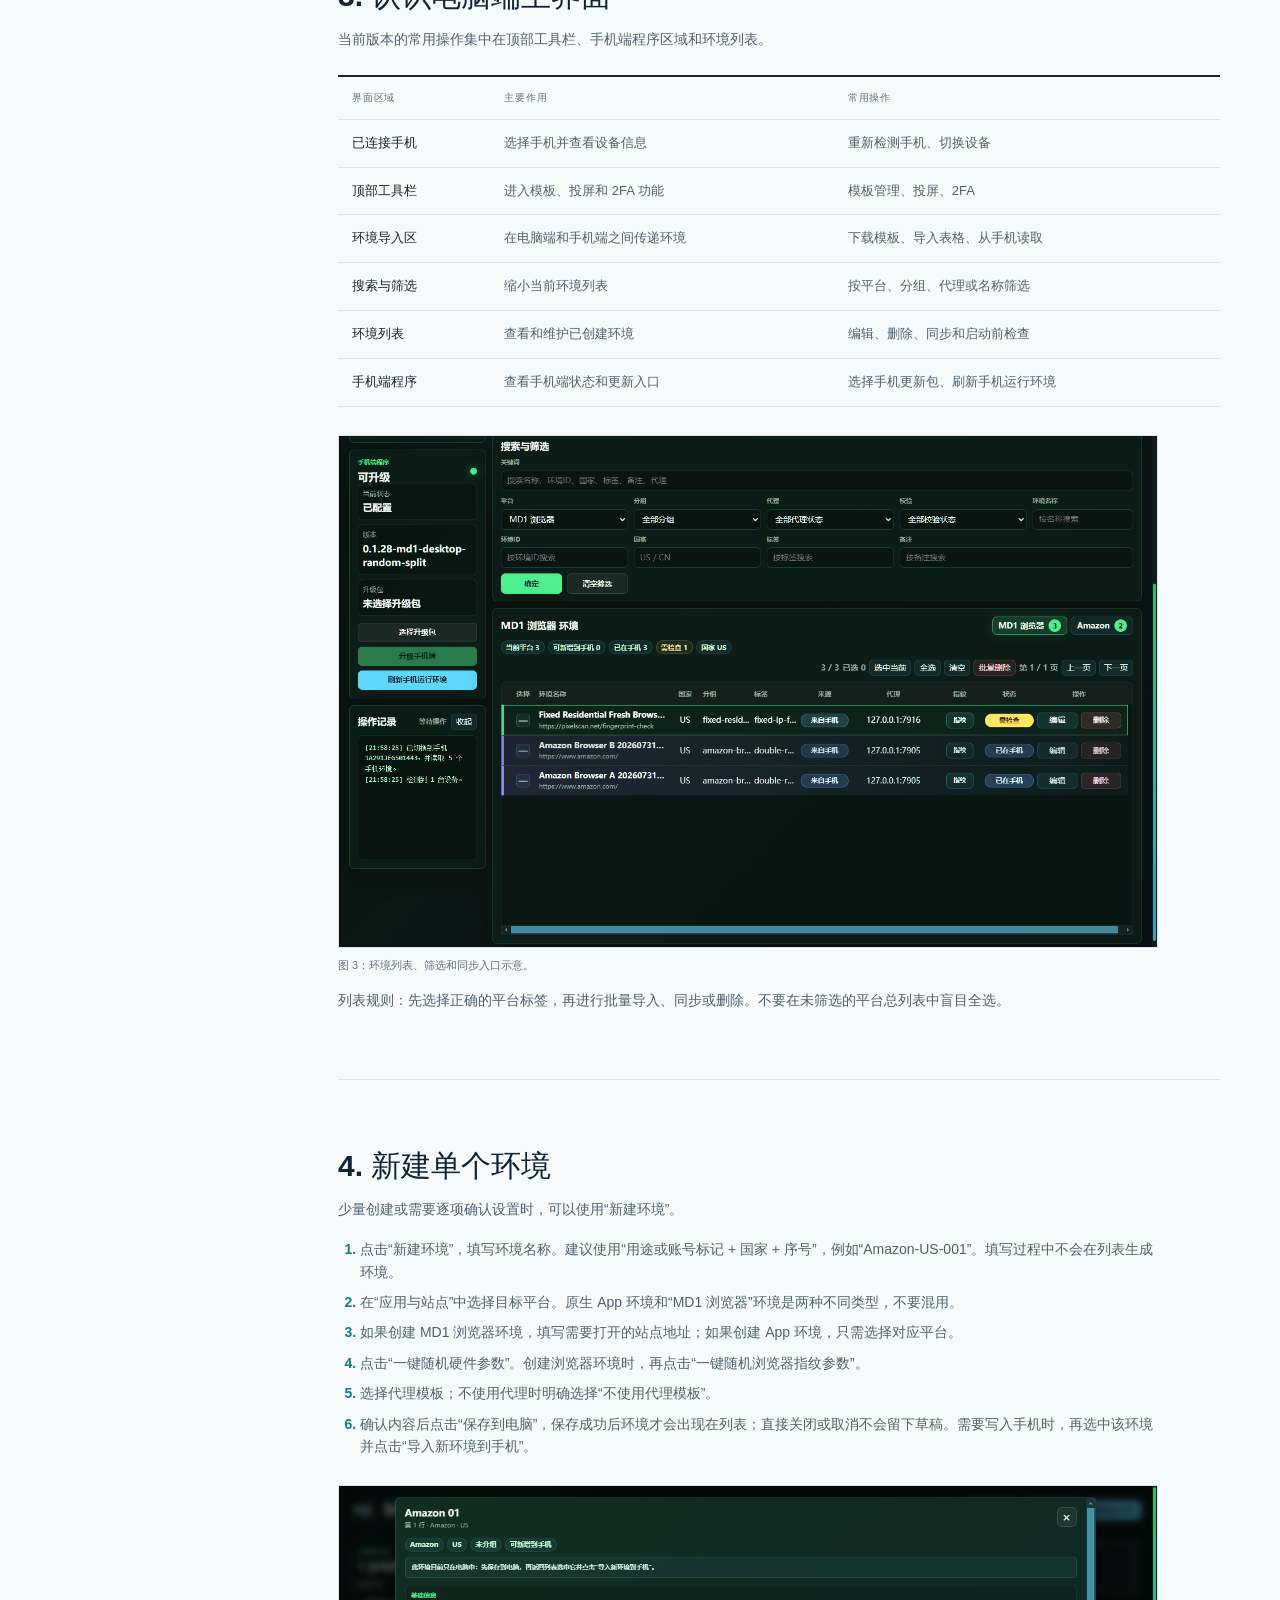
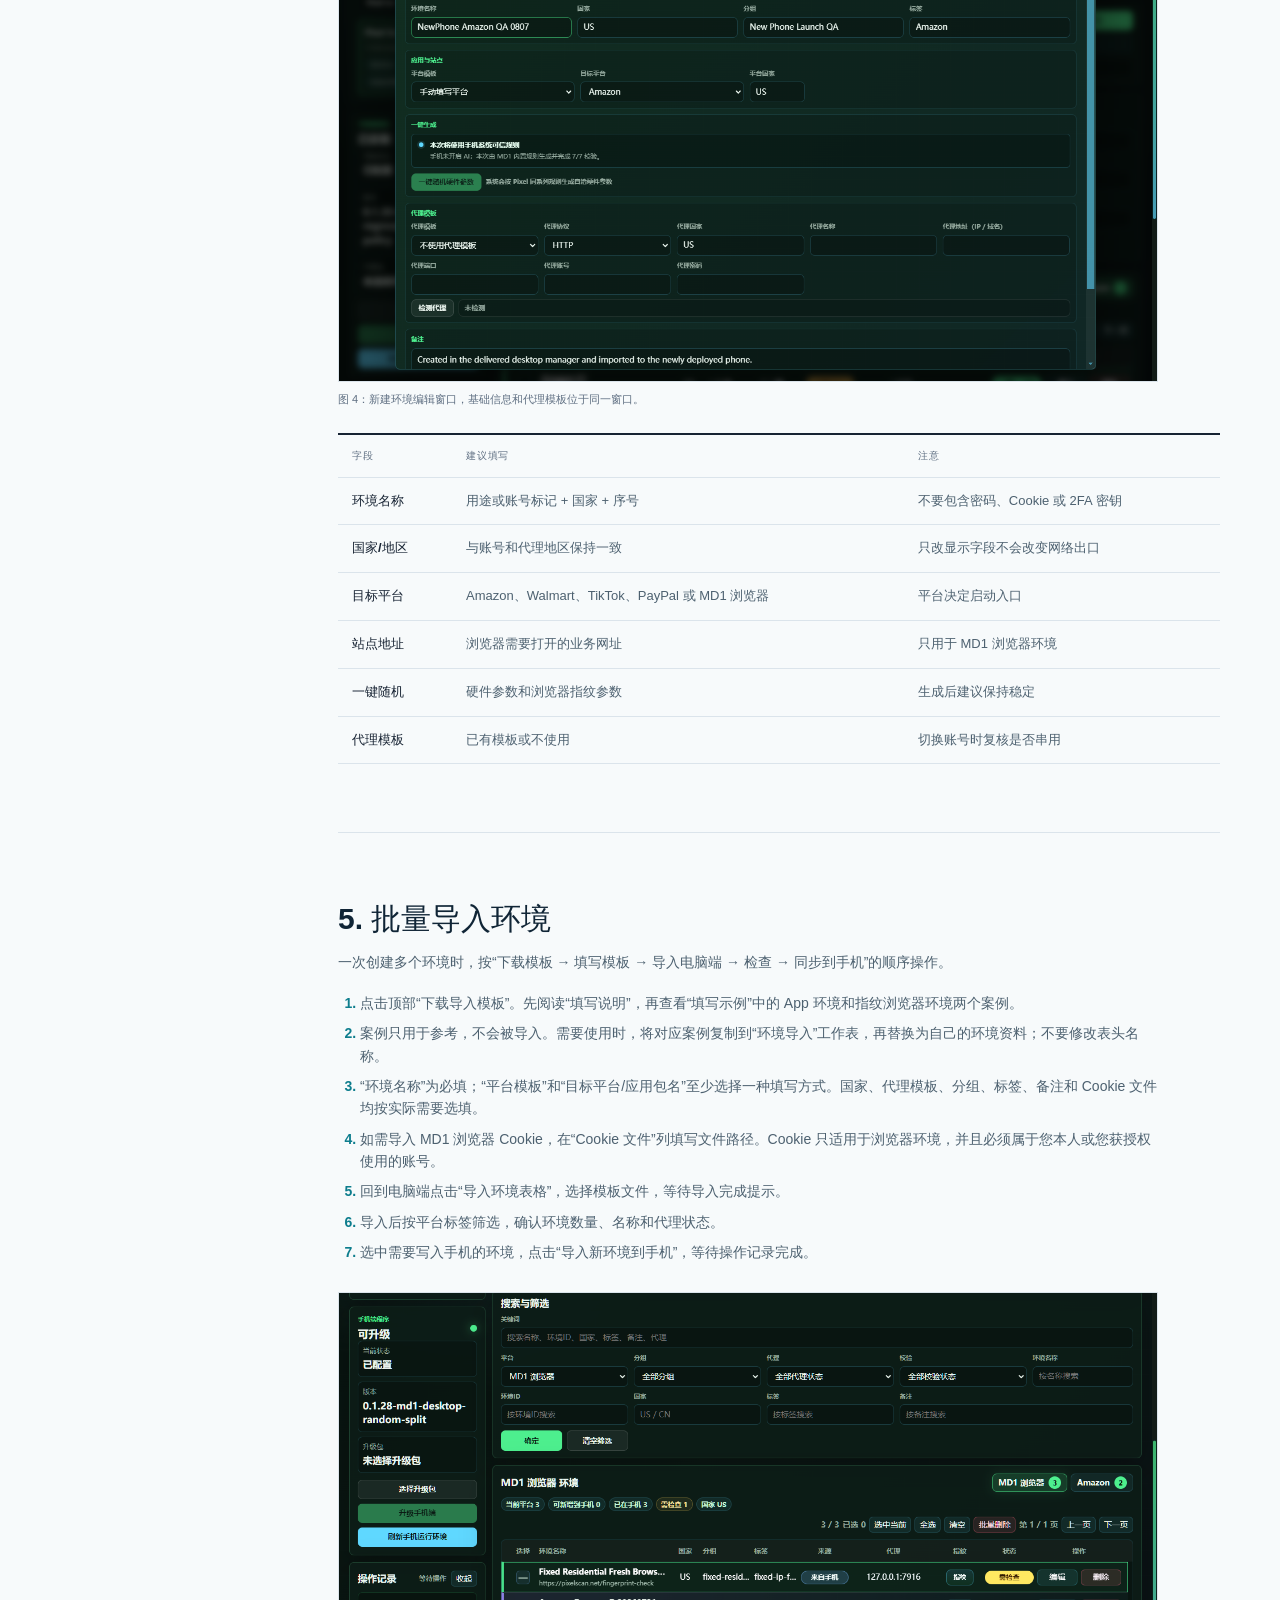
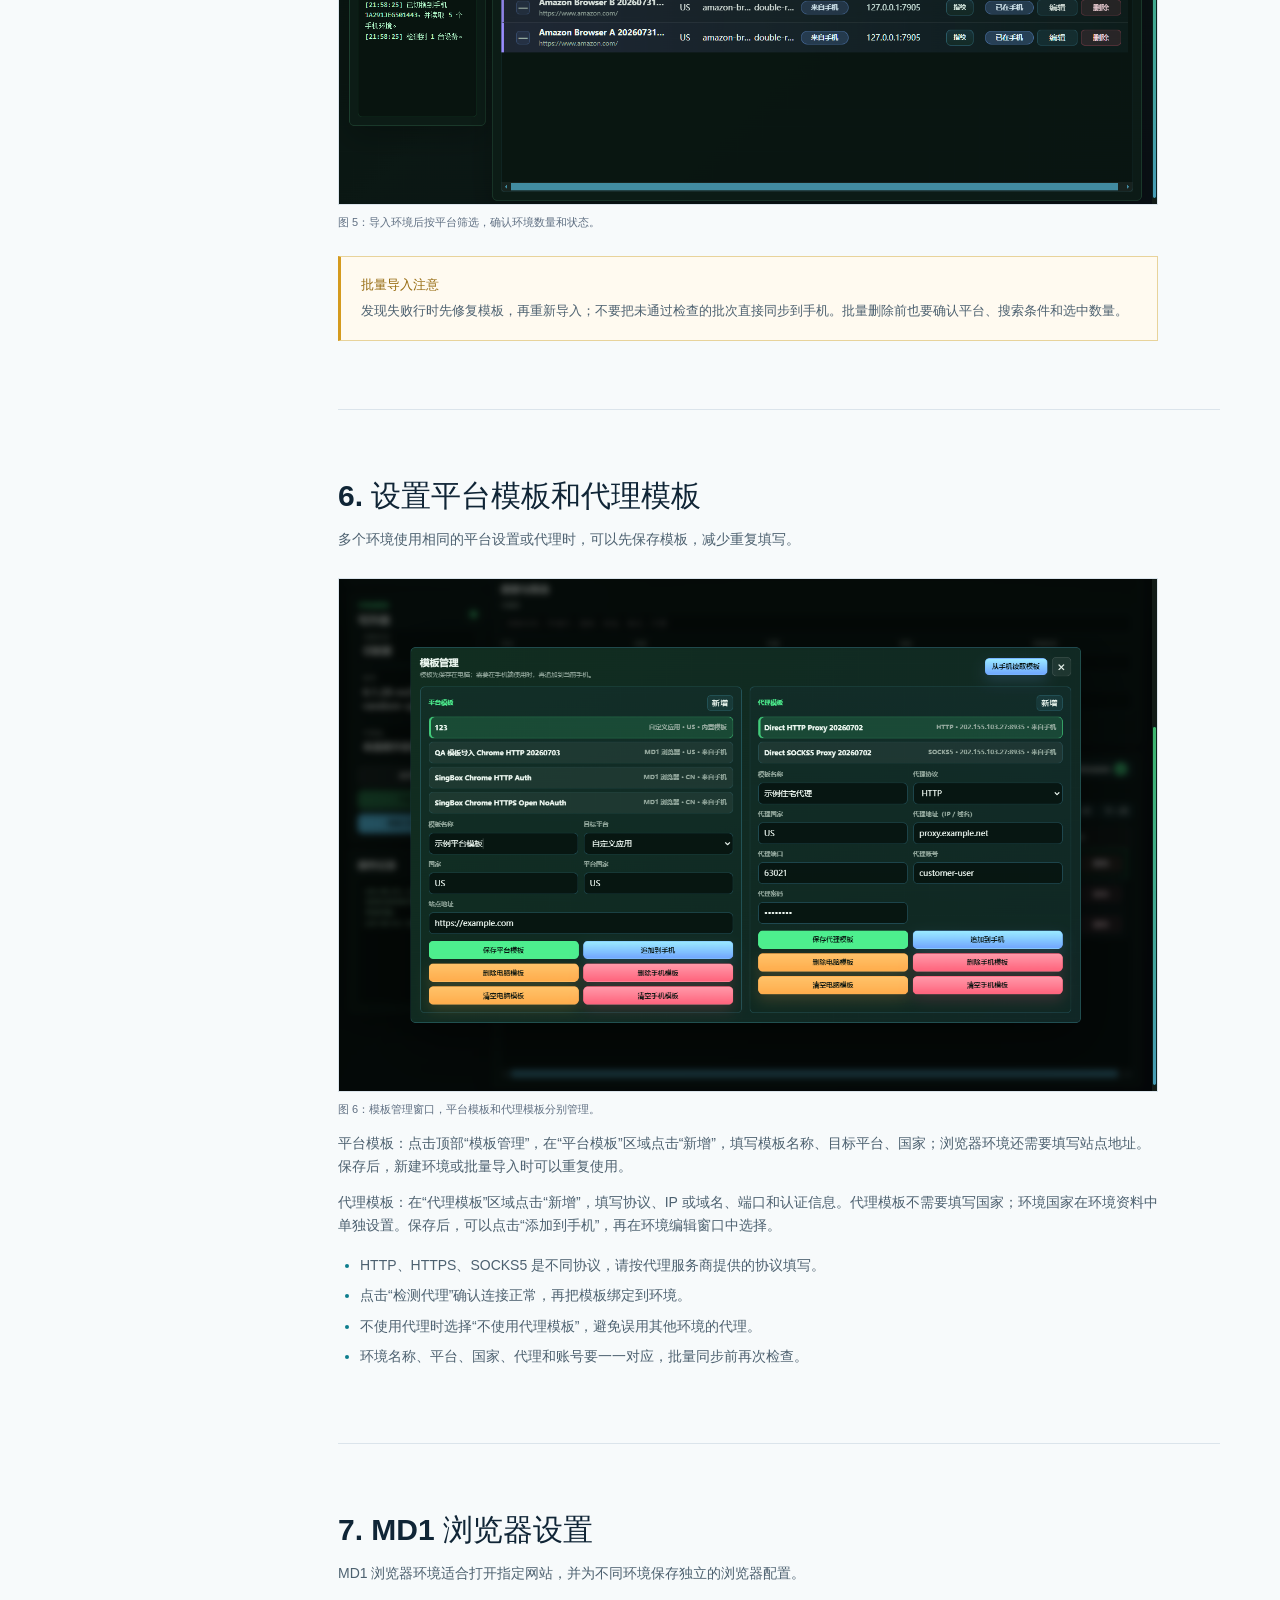
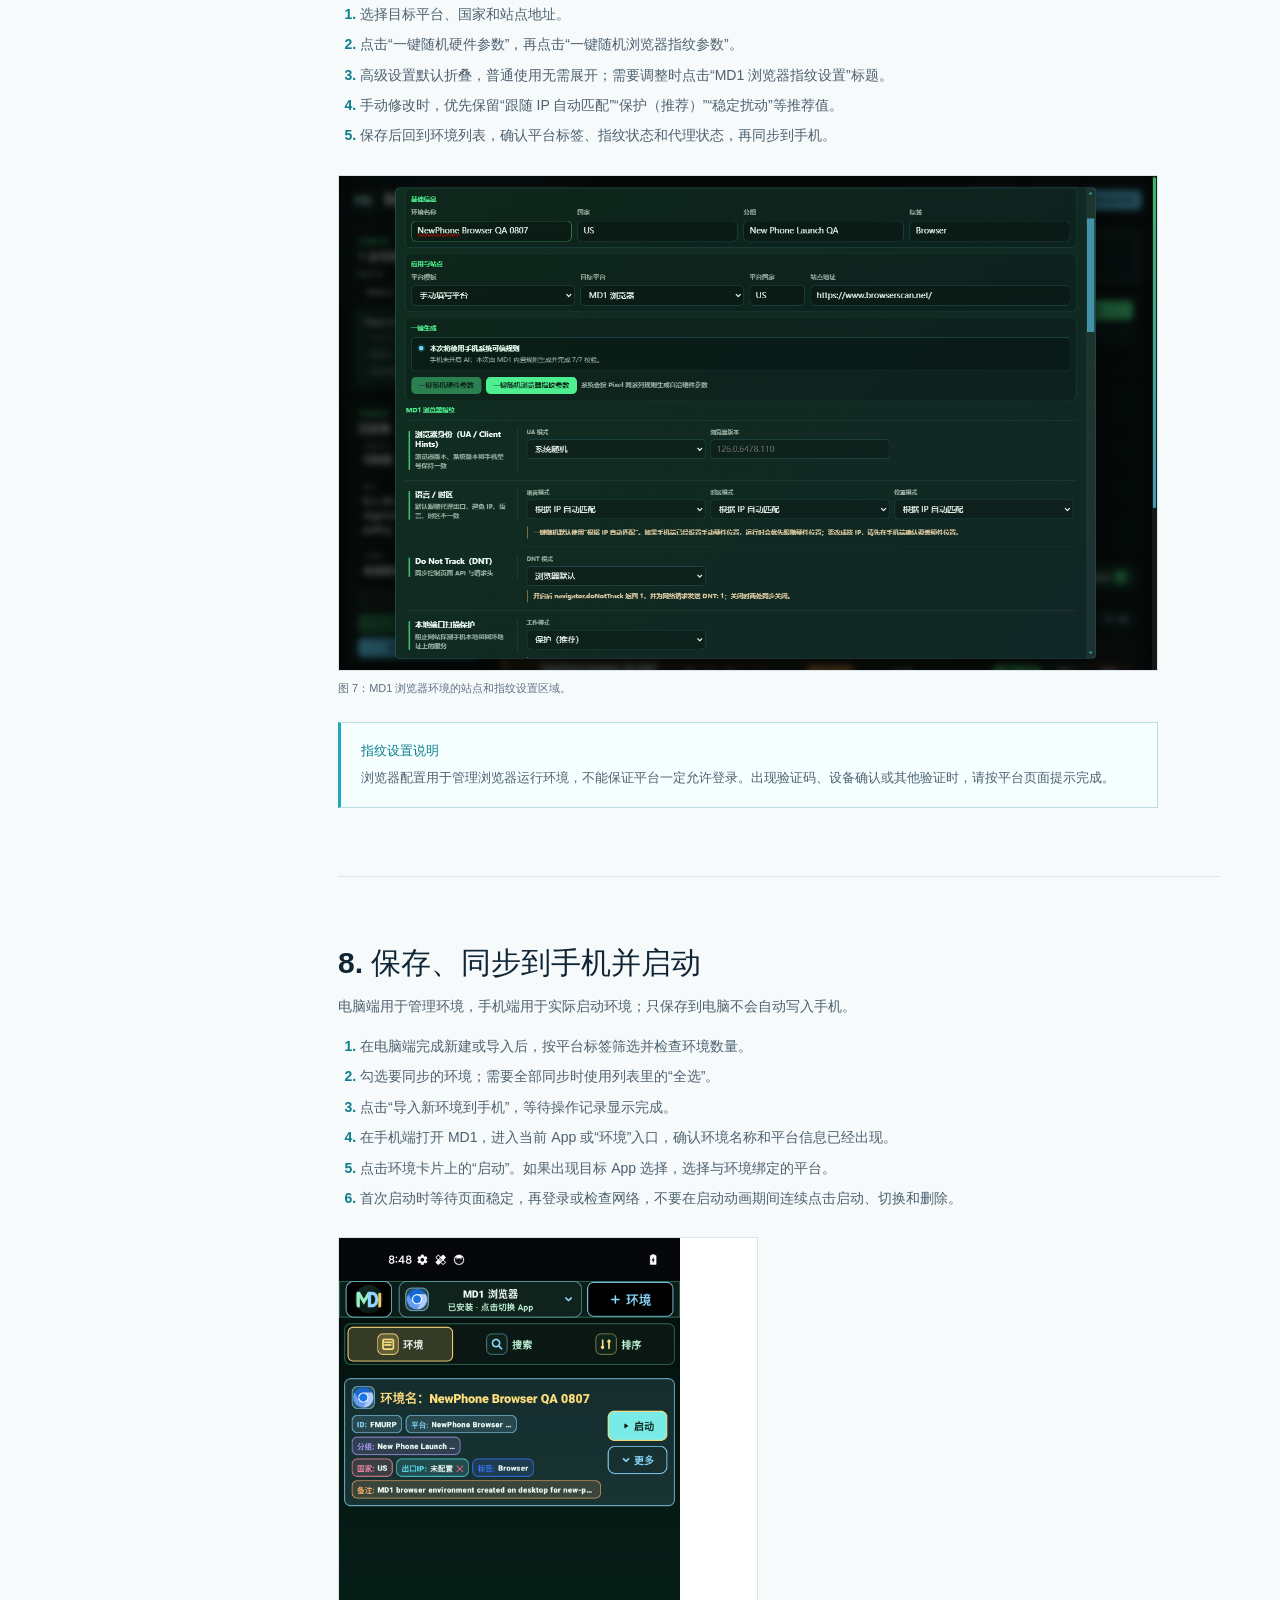
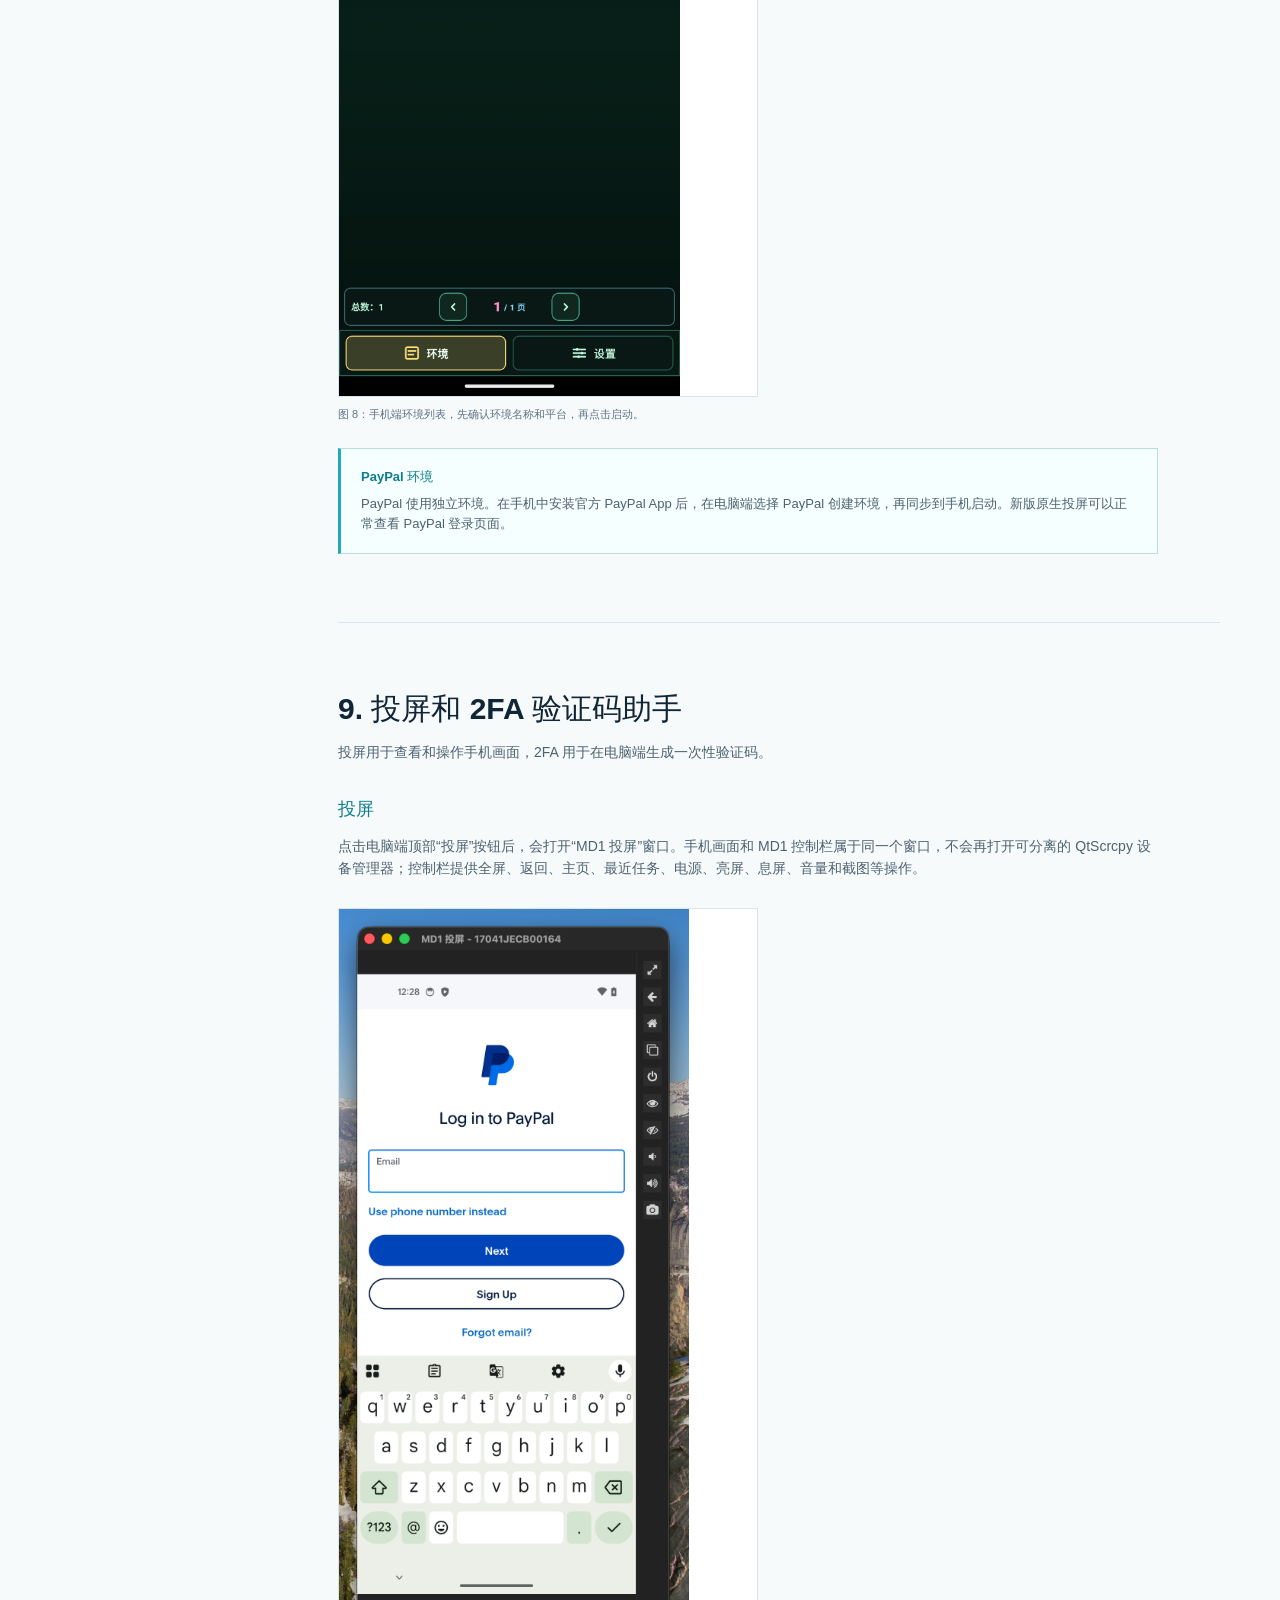
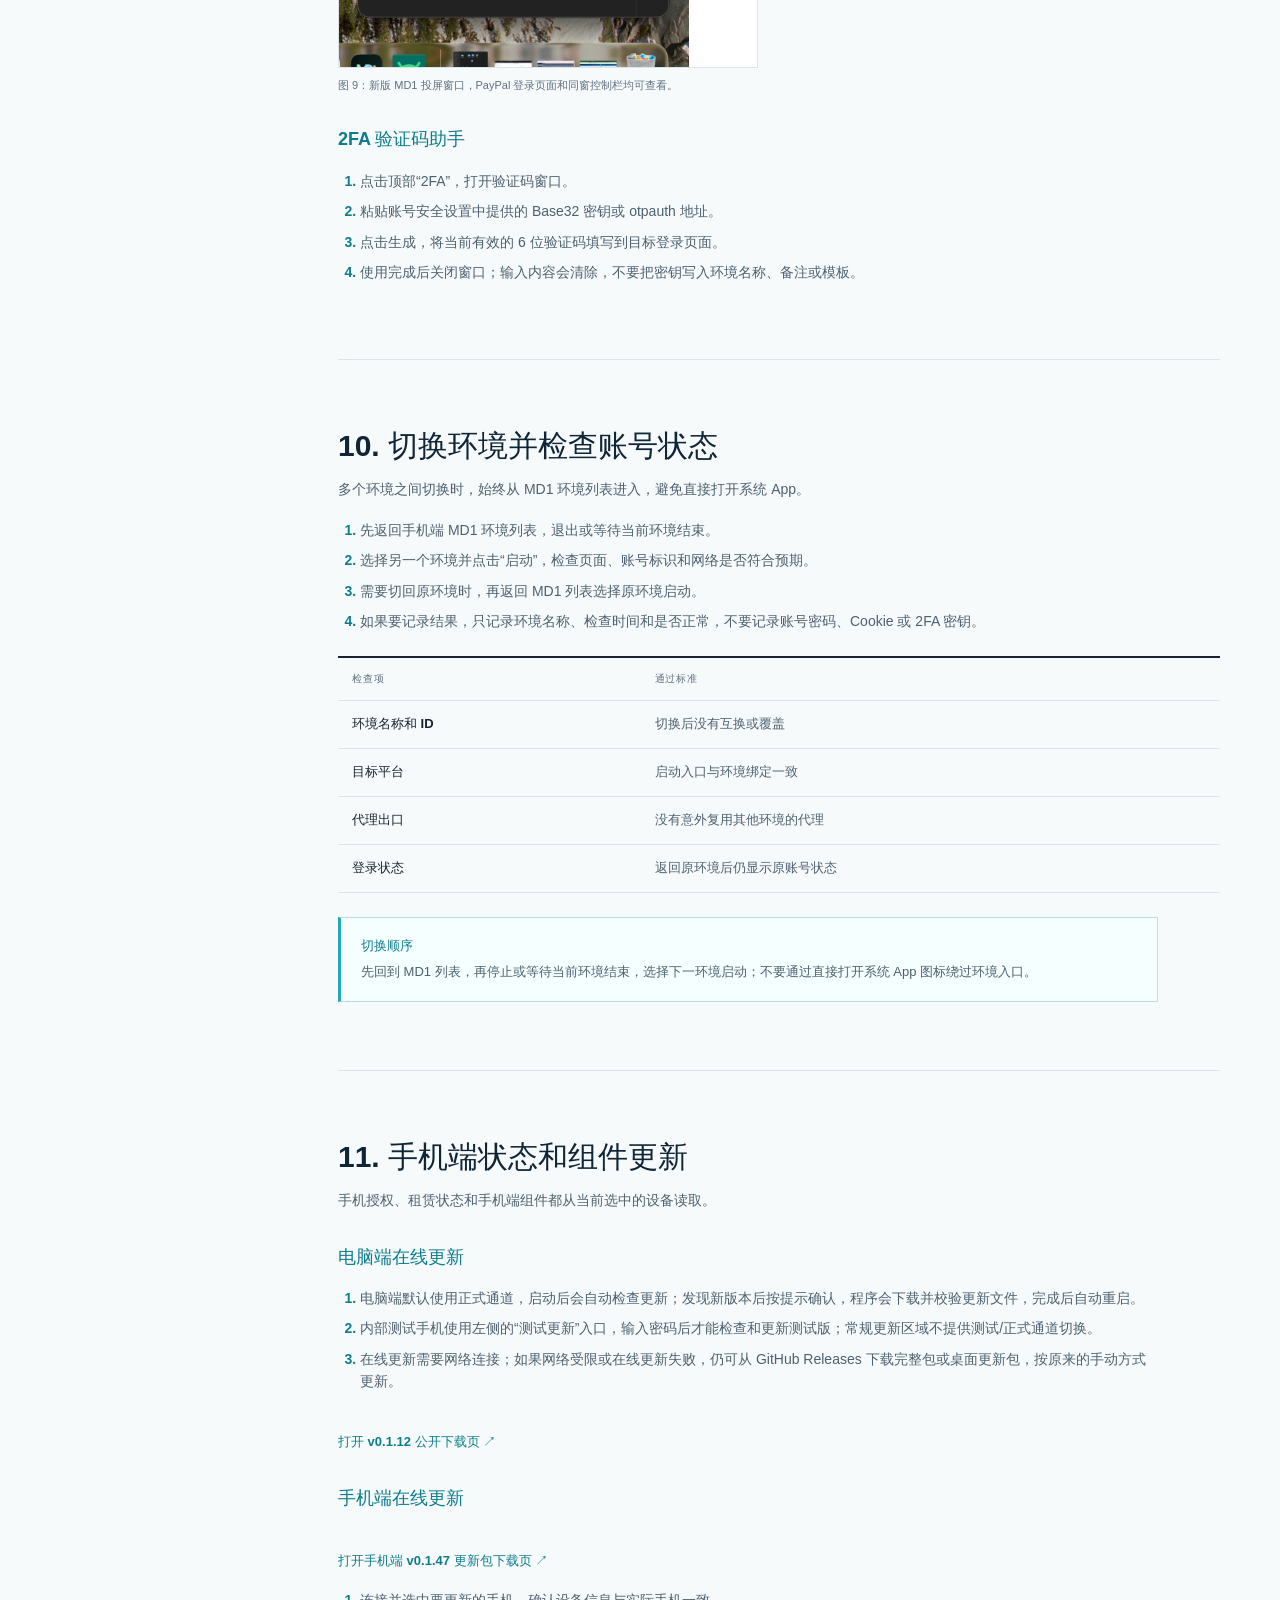
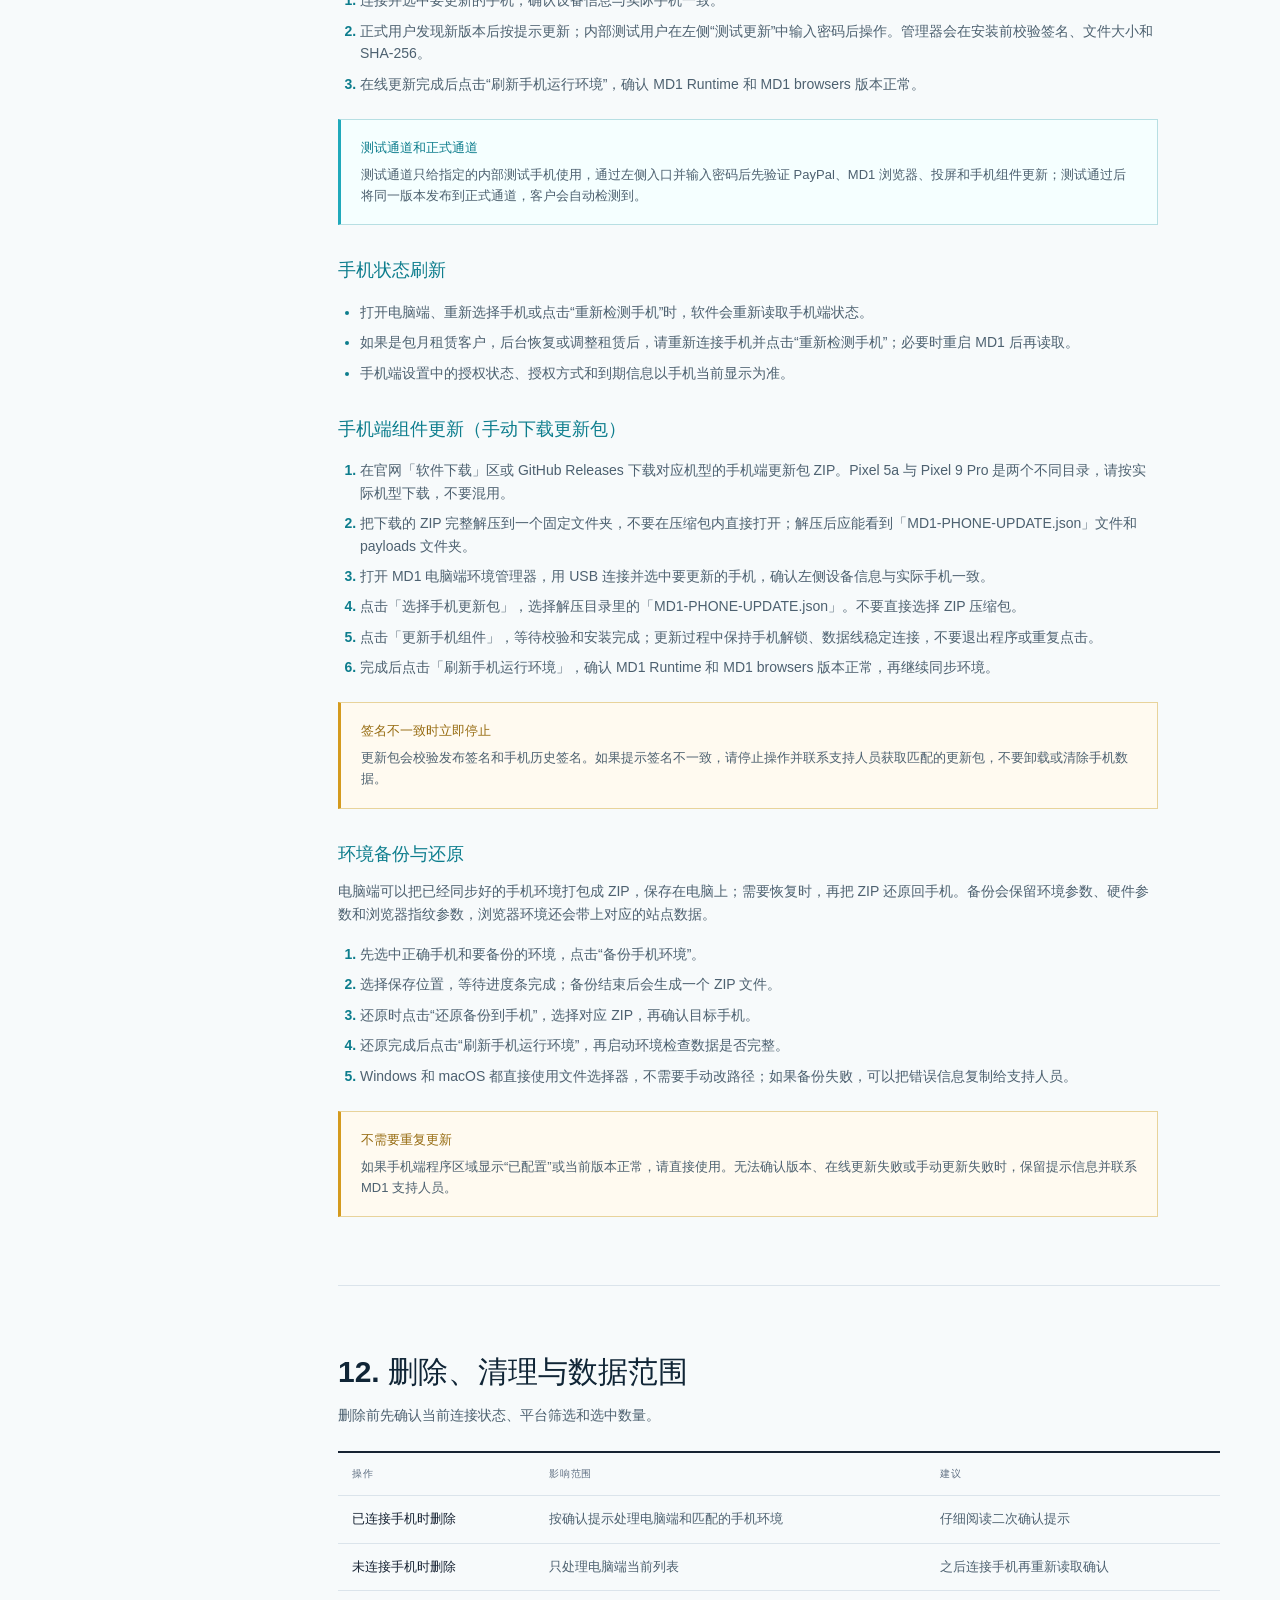
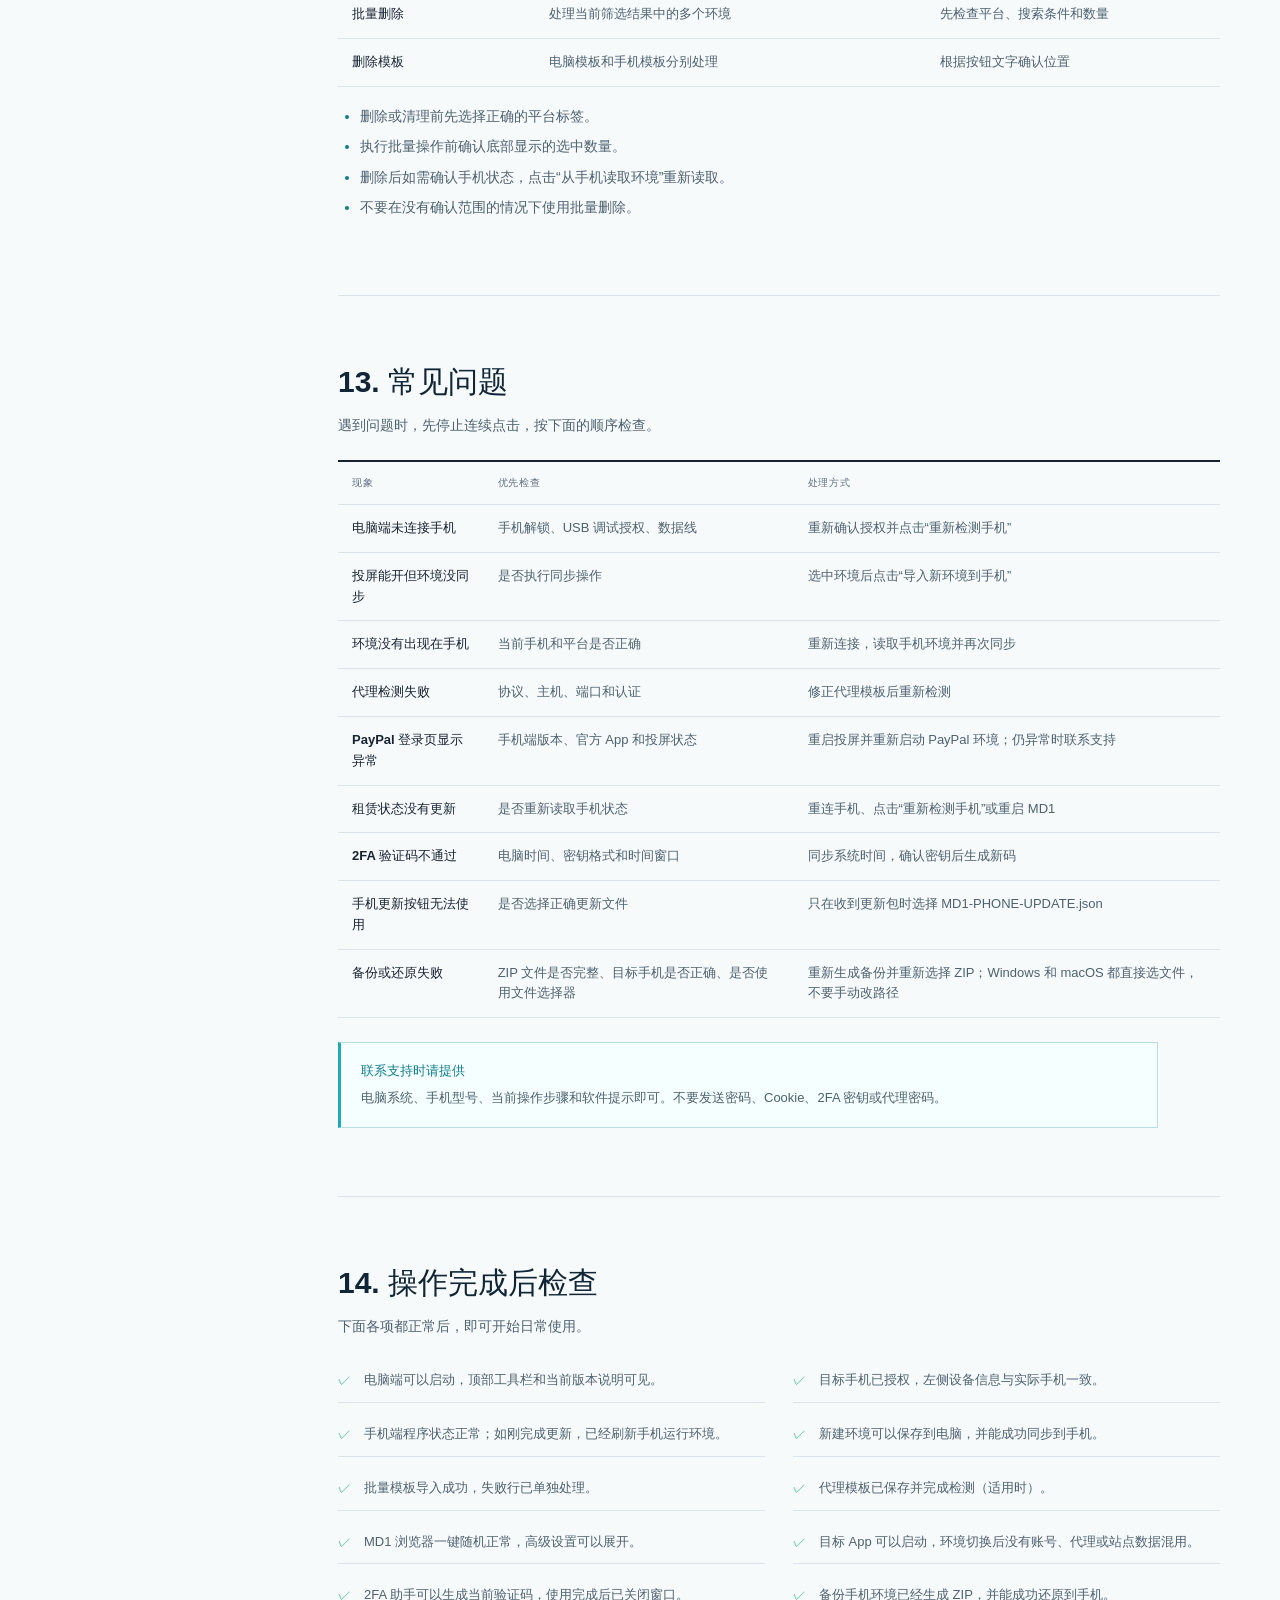
==== commit a00d9898: "Bump phone update to v0.1.47 (contact permission fix)" ====
--- a/guide.html
+++ b/guide.html
@@ -40,7 +40,7 @@
 
     <section class="guide-toolbar">
       <div class="shell guide-toolbar-inner">
-        <span class="guide-toolbar-label">Windows 客户使用版 · v0.1.12；手机端组件 · v0.1.46；macOS · v0.1.10 · 更新日期：2026 年 10 月 23 日</span>
+        <span class="guide-toolbar-label">Windows 客户使用版 · v0.1.12；手机端组件 · v0.1.47；macOS · v0.1.10 · 更新日期：2026 年 10 月 28 日</span>
         <div class="guide-toolbar-actions">
           <a class="button button-dark" href="guides/MD1系统使用指南-图文版-2026-08-31.docx" download>下载 Word 图文版 <span aria-hidden="true">↓</span></a>
           <a class="button button-quiet" href="index.html">返回官网 <span aria-hidden="true">↗</span></a>
@@ -307,7 +307,7 @@
           </ol>
           <p><a class="text-link" href="https://github.com/weilonglee007/MD1-website/releases/tag/v0.1.12">打开 v0.1.12 公开下载页 ↗</a></p>
           <h3>手机端在线更新</h3>
-          <p><a class="text-link" href="https://github.com/weilonglee007/MD1-website/releases/tag/phone-v0.1.46">打开手机端 v0.1.46 更新包下载页 ↗</a></p>
+          <p><a class="text-link" href="https://github.com/weilonglee007/MD1-website/releases/tag/phone-v0.1.47">打开手机端 v0.1.47 更新包下载页 ↗</a></p>
           <ol>
             <li>连接并选中要更新的手机，确认设备信息与实际手机一致。</li>
             <li>正式用户发现新版本后按提示更新；内部测试用户在左侧“测试更新”中输入密码后操作。管理器会在安装前校验签名、文件大小和 SHA-256。</li>
